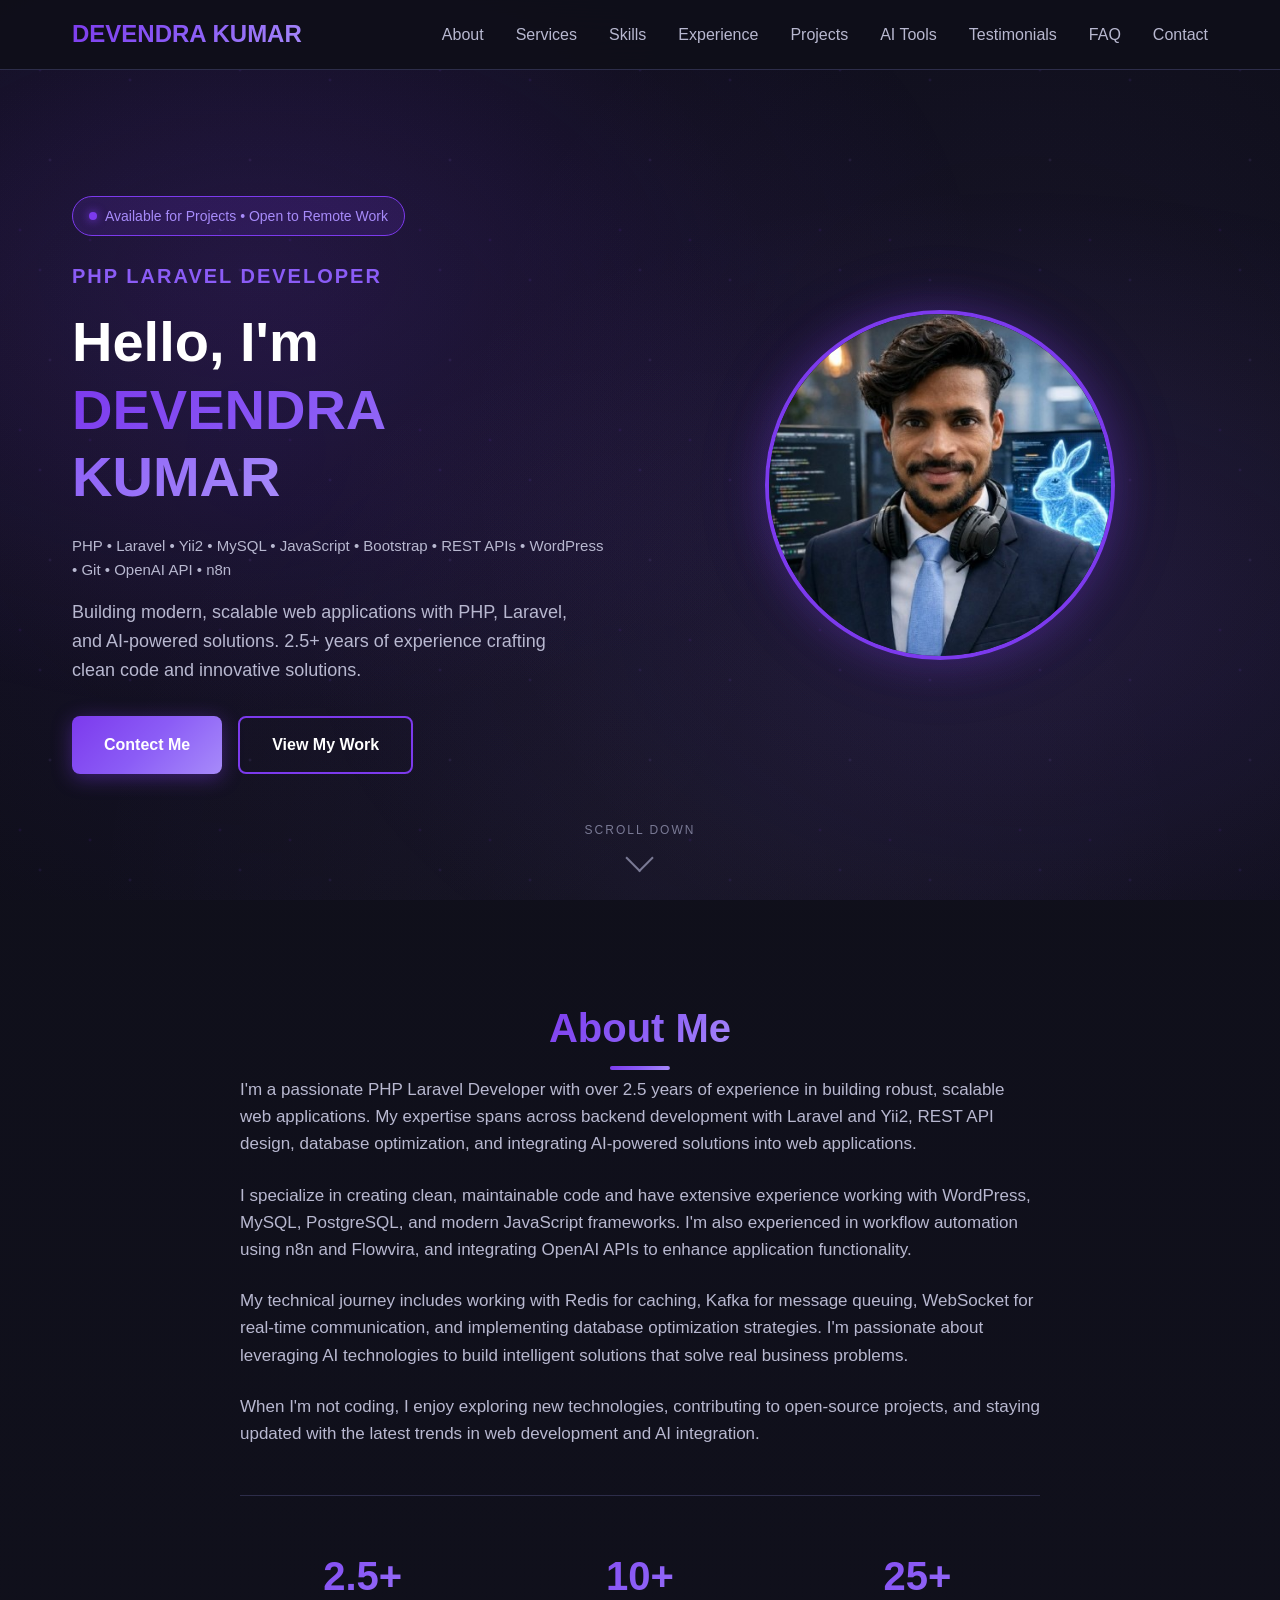
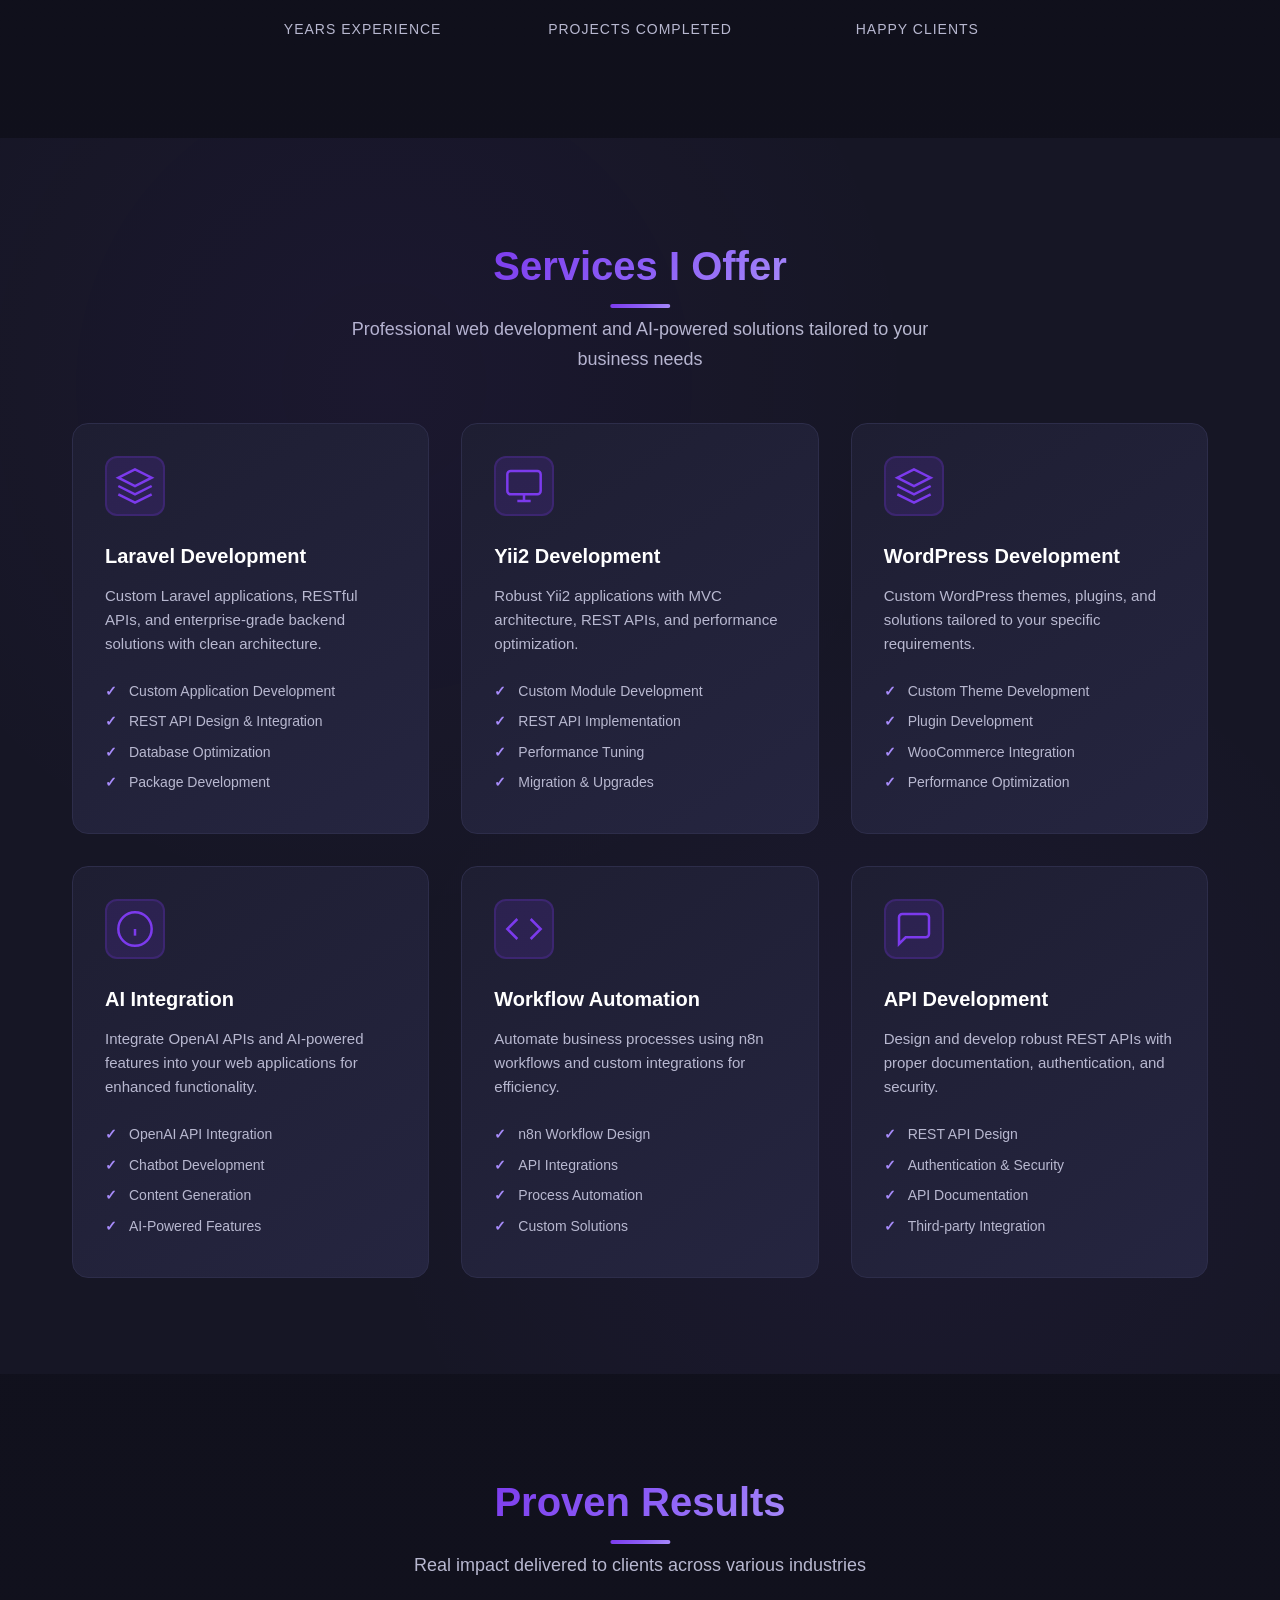
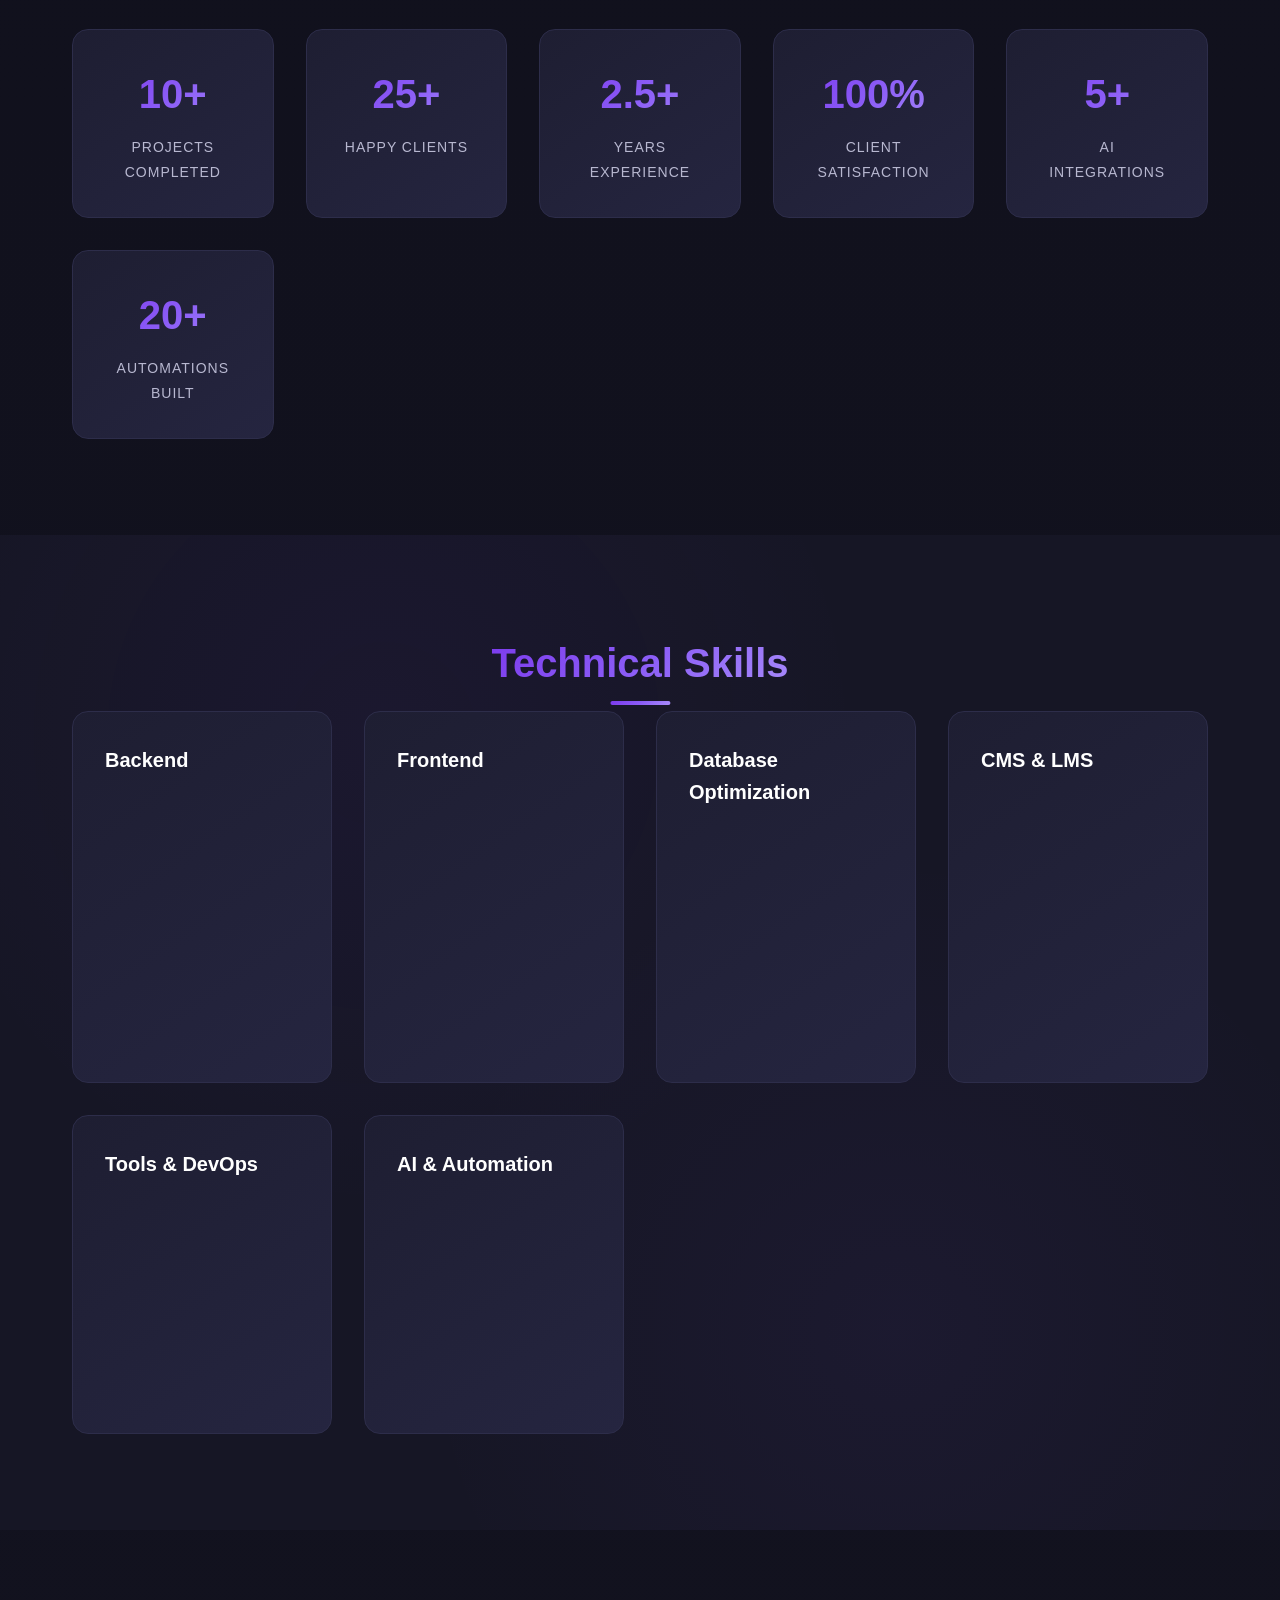
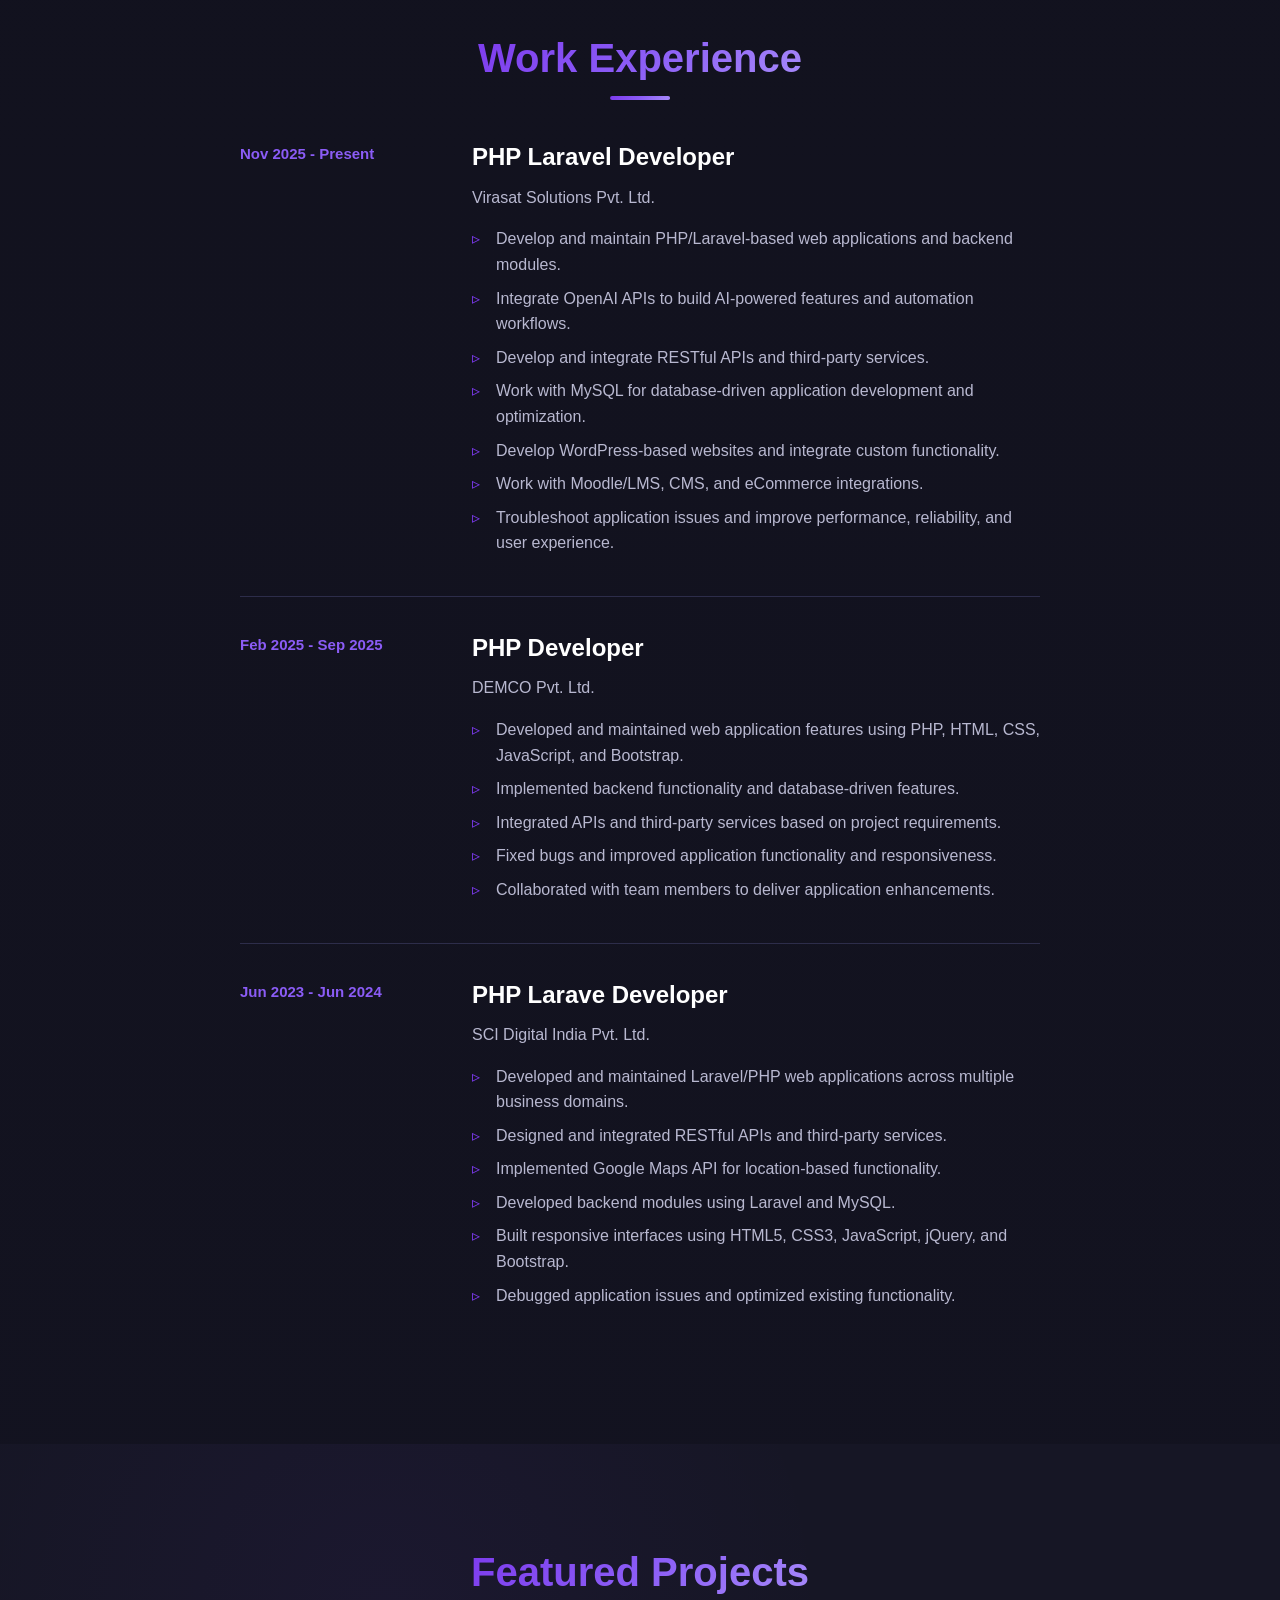
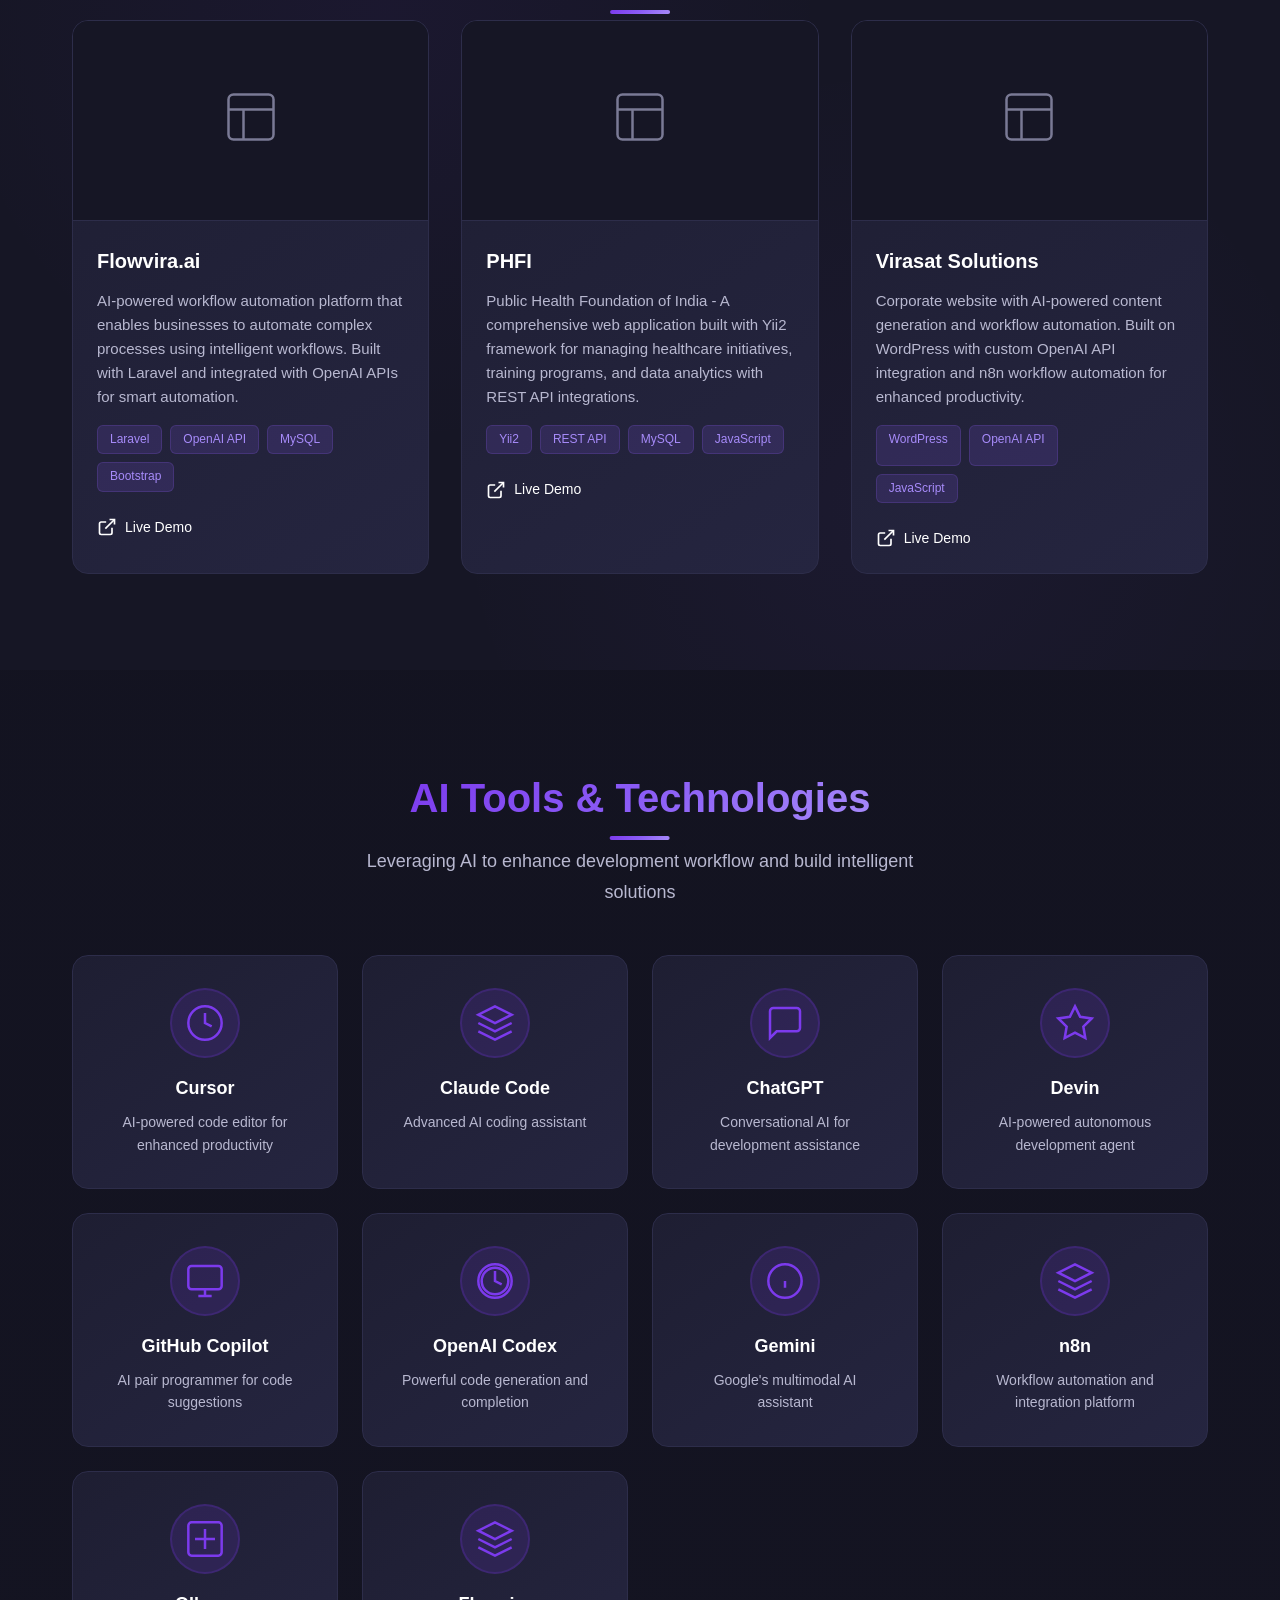
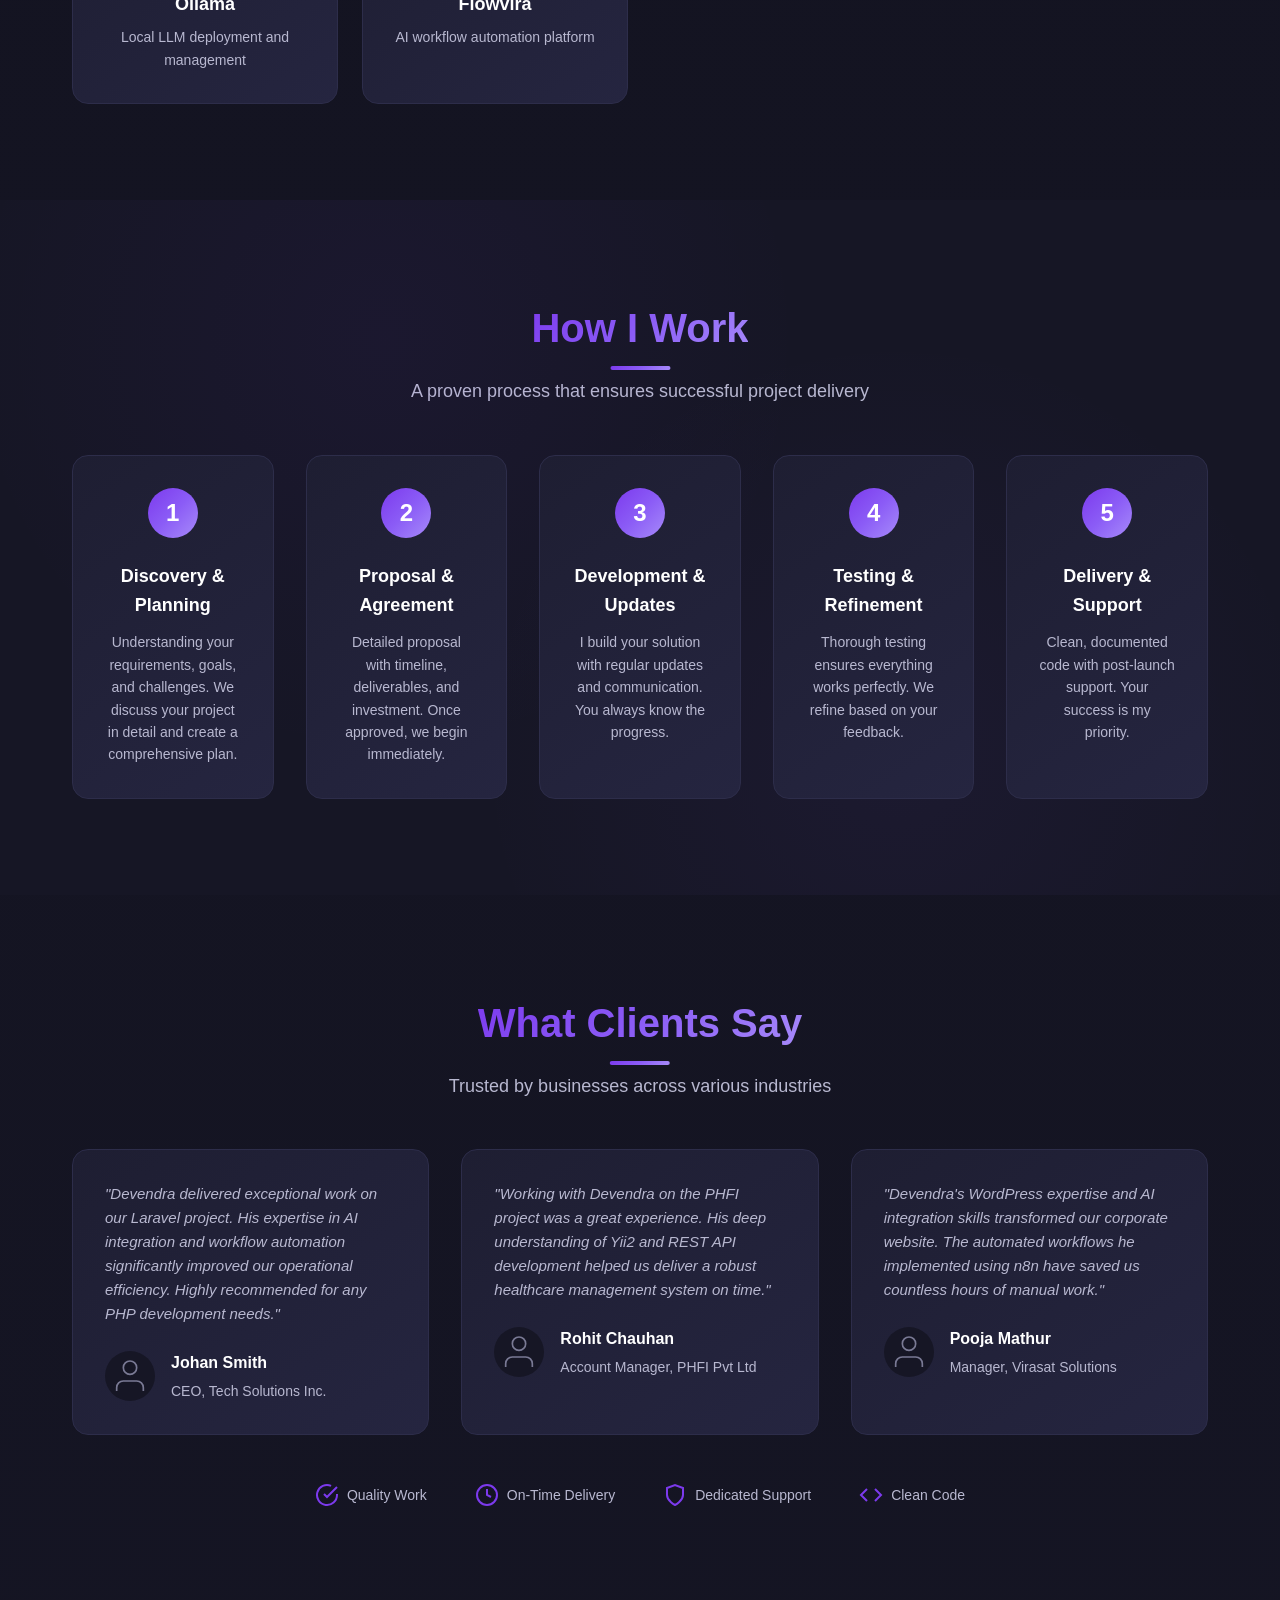
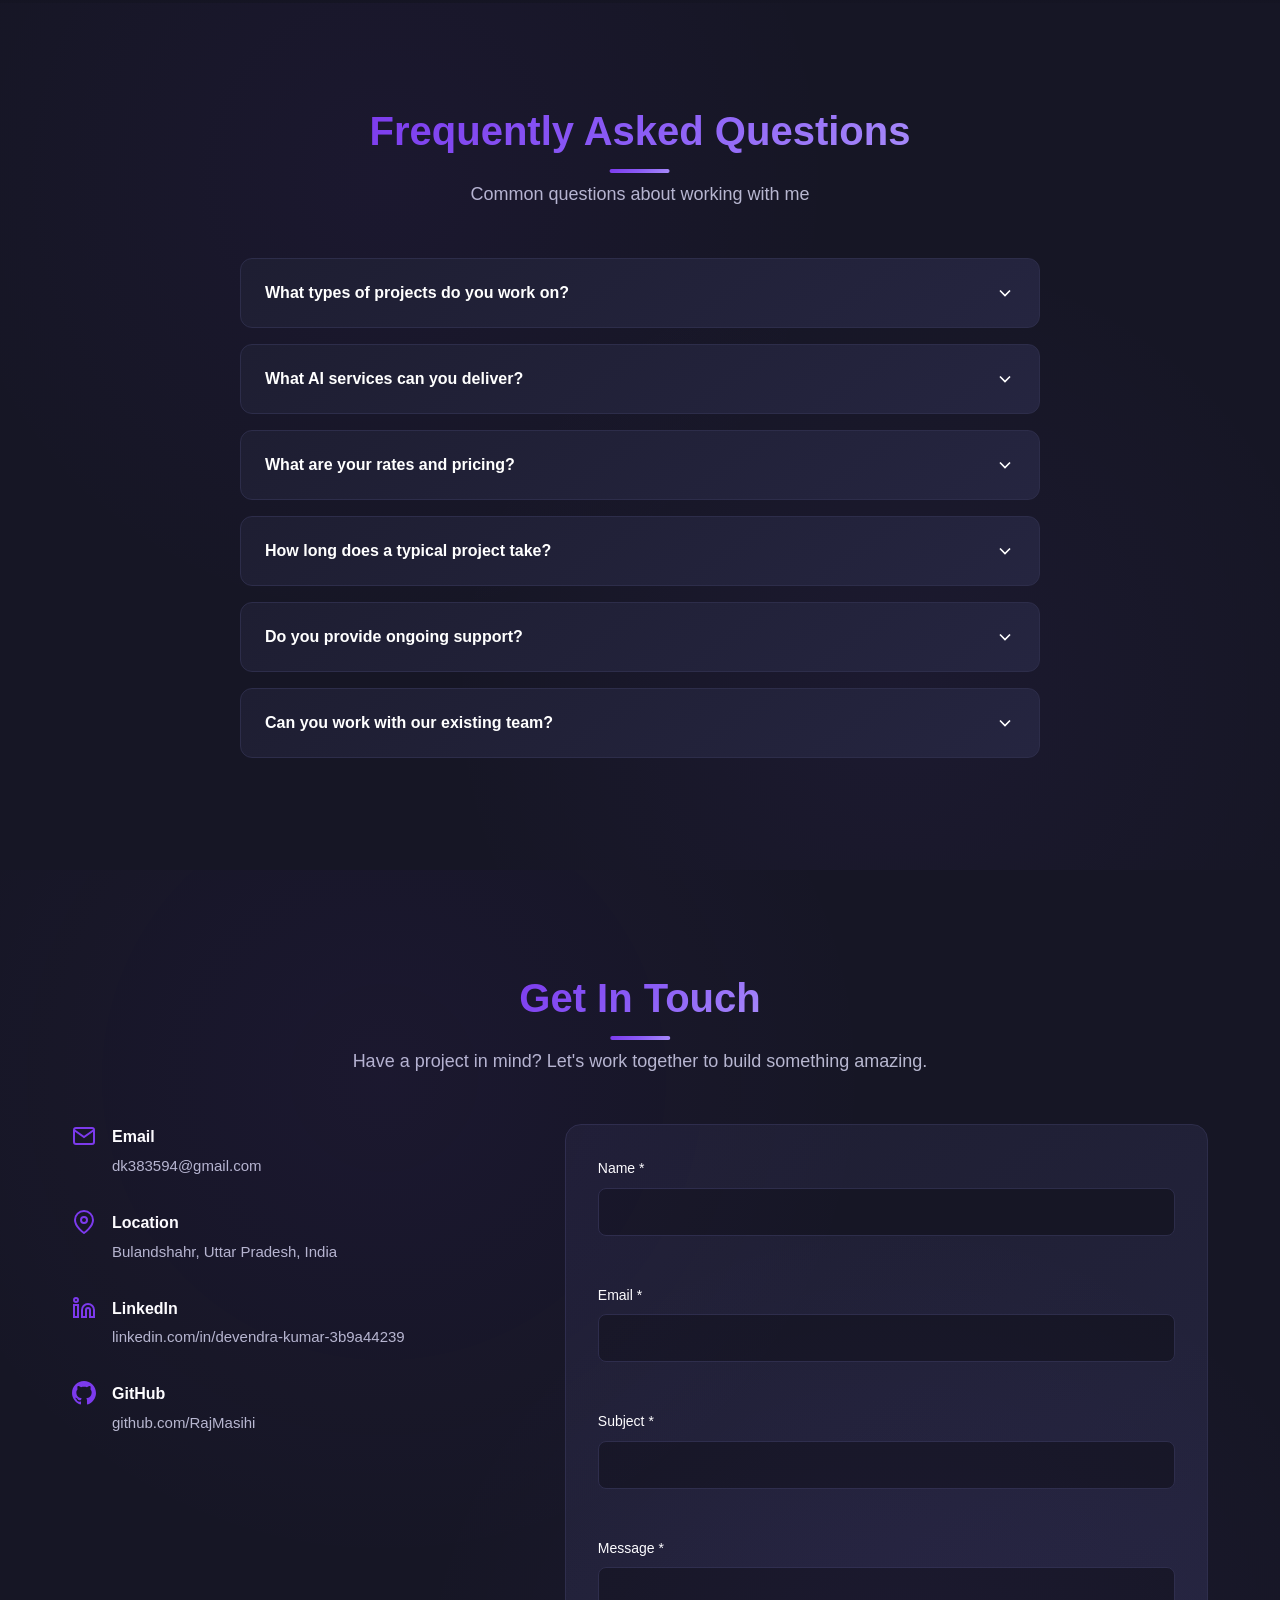
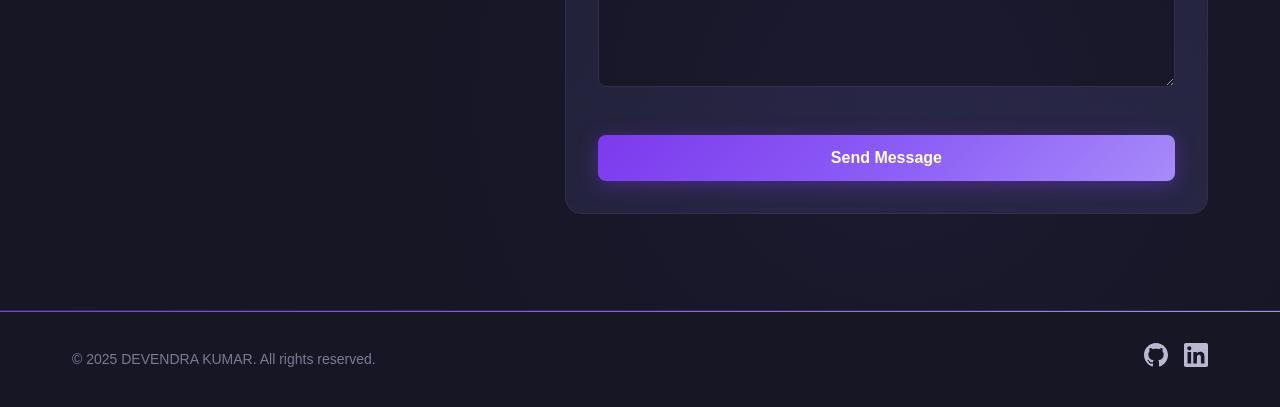
==== index.html @ 64db7b5a "Initial commit of all files" ====
<!DOCTYPE html>
<html lang="en">
<head>
    <meta charset="UTF-8">
    <meta name="viewport" content="width=device-width, initial-scale=1.0">
    <meta name="description" content="Professional PHP Laravel Developer portfolio with 2.5+ years of experience. Specializing in Laravel, Yii2, REST APIs, and AI-powered solutions.">
    <meta name="keywords" content="PHP Developer, Laravel Developer, Yii2, REST API, Web Developer, AI Integration, n8n, OpenAI">
    <meta name="author" content="DEVENDRA KUMAR">
    <meta name="robots" content="index, follow">
    
    <!-- Open Graph / Facebook -->
    <meta property="og:type" content="website">
    <meta property="og:title" content="DEVENDRA KUMAR - PHP Laravel Developer">
    <meta property="og:description" content="Professional PHP Laravel Developer with 2.5+ years of experience. Building modern web applications and AI-powered solutions.">
    <meta property="og:image" content="assets/og-image.jpg">
    
    <!-- Twitter -->
    <meta name="twitter:card" content="summary_large_image">
    <meta name="twitter:title" content="DEVENDRA KUMAR - PHP Laravel Developer">
    <meta name="twitter:description" content="Professional PHP Laravel Developer with 2.5+ years of experience. Building modern web applications and AI-powered solutions.">
    
    <title>DEVENDRA KUMAR - PHP Laravel Developer Portfolio</title>
    
    <!-- Favicon -->
    <link rel="icon" type="image/x-icon" href="assets/favicon.ico">
    
    <!-- CSS -->
    <link rel="stylesheet" href="css/style.css">
</head>
<body>
    <!-- Navigation -->
    <nav class="navbar" id="navbar">
        <div class="container">
            <a href="#hero" class="logo">DEVENDRA KUMAR</a>
            <button class="mobile-menu-btn" id="mobileMenuBtn" aria-label="Toggle menu">
                <span></span>
                <span></span>
                <span></span>
            </button>
            <ul class="nav-links" id="navLinks">
                <li><a href="#about" class="nav-link">About</a></li>
                <li><a href="#services" class="nav-link">Services</a></li>
                <li><a href="#skills" class="nav-link">Skills</a></li>
                <li><a href="#experience" class="nav-link">Experience</a></li>
                <li><a href="#projects" class="nav-link">Projects</a></li>
                <li><a href="#ai-tools" class="nav-link">AI Tools</a></li>
                <li><a href="#testimonials" class="nav-link">Testimonials</a></li>
                <li><a href="#faq" class="nav-link">FAQ</a></li>
                <li><a href="#contact" class="nav-link">Contact</a></li>
            </ul>
        </div>
    </nav>

    <!-- Hero Section -->
    <section id="hero" class="hero">
        <div class="container">
            <div class="hero-content">
                <div class="hero-text">
                    <div class="hero-availability">
                        <span class="availability-dot"></span>
                        <span class="availability-text">Available for Projects • Open to Remote Work</span>
                    </div>
                    <p class="hero-subtitle">PHP Laravel Developer</p>
                    <h1 class="hero-title">Hello, I'm <span class="gradient-text">DEVENDRA KUMAR</span></h1>
                    <p class="hero-tech-stack">
                        PHP • Laravel • Yii2 • MySQL • JavaScript • Bootstrap • REST APIs • WordPress • Git • OpenAI API • n8n
                    </p>
                    <p class="hero-description">
                        Building modern, scalable web applications with PHP, Laravel, and AI-powered solutions. 
                        2.5+ years of experience crafting clean code and innovative solutions.
                    </p>
                    <div class="hero-buttons">
                        <a href="#contact" class="btn btn-primary">Contect Me</a>
                        <a href="#projects" class="btn btn-secondary">View My Work</a>
                    </div>
                </div>
                <div class="hero-image">
                    <div class="profile-photo-wrapper">
                        <img src="assets/dev-image.jpg" alt="DEVENDRA KUMAR - PHP Laravel Developer" class="profile-photo">
                    </div>
                </div>
            </div>
        </div>
        <div class="scroll-indicator">
            <span class="scroll-text">Scroll Down</span>
            <div class="scroll-arrow"></div>
        </div>
    </section>

    <!-- About Section -->
    <section id="about" class="section">
        <div class="container">
            <h2 class="section-title">About Me</h2>
            <div class="about-content">
                <div class="about-text">
                    <p>
                        I'm a passionate PHP Laravel Developer with over 2.5 years of experience in building robust, 
                        scalable web applications. My expertise spans across backend development with Laravel and Yii2, 
                        REST API design, database optimization, and integrating AI-powered solutions into web applications.
                    </p>
                    <p>
                        I specialize in creating clean, maintainable code and have extensive experience working with WordPress, 
                        MySQL, PostgreSQL, and modern JavaScript frameworks. I'm also experienced in workflow automation 
                        using n8n and Flowvira, and integrating OpenAI APIs to enhance application functionality.
                    </p>
                    <p>
                        My technical journey includes working with Redis for caching, Kafka for message queuing, WebSocket 
                        for real-time communication, and implementing database optimization strategies. I'm passionate about 
                        leveraging AI technologies to build intelligent solutions that solve real business problems.
                    </p>
                    <p>
                        When I'm not coding, I enjoy exploring new technologies, contributing to open-source projects, 
                        and staying updated with the latest trends in web development and AI integration.
                    </p>
                    <div class="about-stats">
                        <div class="stat-item">
                            <span class="stat-number">2.5+</span>
                            <span class="stat-label">Years Experience</span>
                        </div>
                        <div class="stat-item">
                            <span class="stat-number">10+</span>
                            <span class="stat-label">Projects Completed</span>
                        </div>
                        <div class="stat-item">
                            <span class="stat-number">25+</span>
                            <span class="stat-label">Happy Clients</span>
                        </div>
                    </div>
                </div>
            </div>
        </div>
    </section>

    <!-- Services Section -->
    <section id="services" class="section section-alt">
        <div class="container">
            <h2 class="section-title">Services I Offer</h2>
            <p class="section-subtitle">Professional web development and AI-powered solutions tailored to your business needs</p>
            <div class="services-grid">
                <div class="service-card">
                    <div class="service-icon">
                        <svg width="40" height="40" viewBox="0 0 24 24" fill="none" stroke="currentColor" stroke-width="1.5">
                            <path d="M12 2L2 7l10 5 10-5-10-5z"></path>
                            <path d="M2 17l10 5 10-5"></path>
                            <path d="M2 12l10 5 10-5"></path>
                        </svg>
                    </div>
                    <h3 class="service-title">Laravel Development</h3>
                    <p class="service-description">
                        Custom Laravel applications, RESTful APIs, and enterprise-grade backend solutions with clean architecture.
                    </p>
                    <ul class="service-features">
                        <li>Custom Application Development</li>
                        <li>REST API Design & Integration</li>
                        <li>Database Optimization</li>
                        <li>Package Development</li>
                    </ul>
                </div>
                <div class="service-card">
                    <div class="service-icon">
                        <svg width="40" height="40" viewBox="0 0 24 24" fill="none" stroke="currentColor" stroke-width="1.5">
                            <rect x="2" y="3" width="20" height="14" rx="2" ry="2"></rect>
                            <line x1="8" y1="21" x2="16" y2="21"></line>
                            <line x1="12" y1="17" x2="12" y2="21"></line>
                        </svg>
                    </div>
                    <h3 class="service-title">Yii2 Development</h3>
                    <p class="service-description">
                        Robust Yii2 applications with MVC architecture, REST APIs, and performance optimization.
                    </p>
                    <ul class="service-features">
                        <li>Custom Module Development</li>
                        <li>REST API Implementation</li>
                        <li>Performance Tuning</li>
                        <li>Migration & Upgrades</li>
                    </ul>
                </div>
                <div class="service-card">
                    <div class="service-icon">
                        <svg width="40" height="40" viewBox="0 0 24 24" fill="none" stroke="currentColor" stroke-width="1.5">
                            <path d="M12 2L2 7l10 5 10-5-10-5z"></path>
                            <path d="M2 17l10 5 10-5"></path>
                            <path d="M2 12l10 5 10-5"></path>
                        </svg>
                    </div>
                    <h3 class="service-title">WordPress Development</h3>
                    <p class="service-description">
                        Custom WordPress themes, plugins, and solutions tailored to your specific requirements.
                    </p>
                    <ul class="service-features">
                        <li>Custom Theme Development</li>
                        <li>Plugin Development</li>
                        <li>WooCommerce Integration</li>
                        <li>Performance Optimization</li>
                    </ul>
                </div>
                <div class="service-card">
                    <div class="service-icon">
                        <svg width="40" height="40" viewBox="0 0 24 24" fill="none" stroke="currentColor" stroke-width="1.5">
                            <circle cx="12" cy="12" r="10"></circle>
                            <path d="M12 16v-4"></path>
                            <path d="M12 8h.01"></path>
                        </svg>
                    </div>
                    <h3 class="service-title">AI Integration</h3>
                    <p class="service-description">
                        Integrate OpenAI APIs and AI-powered features into your web applications for enhanced functionality.
                    </p>
                    <ul class="service-features">
                        <li>OpenAI API Integration</li>
                        <li>Chatbot Development</li>
                        <li>Content Generation</li>
                        <li>AI-Powered Features</li>
                    </ul>
                </div>
                <div class="service-card">
                    <div class="service-icon">
                        <svg width="40" height="40" viewBox="0 0 24 24" fill="none" stroke="currentColor" stroke-width="1.5">
                            <polyline points="16 18 22 12 16 6"></polyline>
                            <polyline points="8 6 2 12 8 18"></polyline>
                        </svg>
                    </div>
                    <h3 class="service-title">Workflow Automation</h3>
                    <p class="service-description">
                        Automate business processes using n8n workflows and custom integrations for efficiency.
                    </p>
                    <ul class="service-features">
                        <li>n8n Workflow Design</li>
                        <li>API Integrations</li>
                        <li>Process Automation</li>
                        <li>Custom Solutions</li>
                    </ul>
                </div>
                <div class="service-card">
                    <div class="service-icon">
                        <svg width="40" height="40" viewBox="0 0 24 24" fill="none" stroke="currentColor" stroke-width="1.5">
                            <path d="M21 15a2 2 0 0 1-2 2H7l-4 4V5a2 2 0 0 1 2-2h14a2 2 0 0 1 2 2z"></path>
                        </svg>
                    </div>
                    <h3 class="service-title">API Development</h3>
                    <p class="service-description">
                        Design and develop robust REST APIs with proper documentation, authentication, and security.
                    </p>
                    <ul class="service-features">
                        <li>REST API Design</li>
                        <li>Authentication & Security</li>
                        <li>API Documentation</li>
                        <li>Third-party Integration</li>
                    </ul>
                </div>
            </div>
        </div>
    </section>

    <!-- Proven Results Section -->
    <section id="results" class="section">
        <div class="container">
            <h2 class="section-title">Proven Results</h2>
            <p class="section-subtitle">Real impact delivered to clients across various industries</p>
            <div class="results-grid">
                <div class="result-item">
                    <span class="result-number">10+</span>
                    <span class="result-label">Projects Completed</span>
                </div>
                <div class="result-item">
                    <span class="result-number">25+</span>
                    <span class="result-label">Happy Clients</span>
                </div>
                <div class="result-item">
                    <span class="result-number">2.5+</span>
                    <span class="result-label">Years Experience</span>
                </div>
                <div class="result-item">
                    <span class="result-number">100%</span>
                    <span class="result-label">Client Satisfaction</span>
                </div>
                <div class="result-item">
                    <span class="result-number">5+</span>
                    <span class="result-label">AI Integrations</span>
                </div>
                <div class="result-item">
                    <span class="result-number">20+</span>
                    <span class="result-label">Automations Built</span>
                </div>
            </div>
        </div>
    </section>

    <!-- Skills Section -->
    <section id="skills" class="section section-alt">
        <div class="container">
            <h2 class="section-title">Technical Skills</h2>
            <div class="skills-grid">
                <div class="skill-category">
                    <h3 class="skill-category-title">Backend</h3>
                    <div class="skill-tags">
                        <span class="skill-tag">PHP</span>
                        <span class="skill-tag">Laravel</span>
                        <span class="skill-tag">Yii2</span>
                        <span class="skill-tag">Python</span>
                        <span class="skill-tag">REST APIs</span>
                        <span class="skill-tag">MySQL</span>
                        <span class="skill-tag">PostgreSQL</span>
                    </div>
                </div>
                <div class="skill-category">
                    <h3 class="skill-category-title">Frontend</h3>
                    <div class="skill-tags">
                        <span class="skill-tag">JavaScript</span>
                        <span class="skill-tag">Bootstrap 4 & 5</span>
                        <span class="skill-tag">HTML5</span>
                        <span class="skill-tag">CSS3</span>
                    </div>
                </div>
                <div class="skill-category">
                    <h3 class="skill-category-title">Database Optimization</h3>
                    <div class="skill-tags">
                        <span class="skill-tag">Redis</span>
                        <span class="skill-tag">Kafka</span>
                        <span class="skill-tag">DB Optimize & Indexing</span>
                        <span class="skill-tag">WebSocket</span>
                    </div>
                </div>
                <div class="skill-category">
                    <h3 class="skill-category-title">CMS & LMS</h3>
                    <div class="skill-tags">
                        <span class="skill-tag">WordPress</span>
                        <span class="skill-tag">Moodle</span>
                        <span class="skill-tag">Content Management</span>
                    </div>
                </div>
                <div class="skill-category">
                    <h3 class="skill-category-title">Tools & DevOps</h3>
                    <div class="skill-tags">
                        <span class="skill-tag">GitHub</span>
                        <span class="skill-tag">Git</span>
                        <span class="skill-tag">Docker</span>
                        <span class="skill-tag">CI/CD</span>
                        <span class="skill-tag">AWS</span>
                    </div>
                </div>
                <div class="skill-category">
                    <h3 class="skill-category-title">AI & Automation</h3>
                    <div class="skill-tags">
                        <span class="skill-tag">OpenAI API</span>
                        <span class="skill-tag">n8n Workflows</span>
                        <span class="skill-tag">Flowvira Workflows</span>
                        <span class="skill-tag">AI Integration</span>
                    </div>
                </div>
            </div>
        </div>
    </section>

    <!-- Work Experience Section -->
    <section id="experience" class="section">
        <div class="container">
            <h2 class="section-title">Work Experience</h2>
            <div class="experience-timeline">
                 <div class="experience-item">
                    <div class="experience-date">Nov 2025 - Present</div>
                    <div class="experience-content">
                        <h3 class="experience-title">PHP Laravel Developer</h3>
                        <p class="experience-company">Virasat Solutions Pvt. Ltd.</p>
                        <ul class="experience-responsibilities">
                            
                            <li>Develop and maintain PHP/Laravel-based web applications and backend modules.</li>
                            <li>Integrate OpenAI APIs to build AI-powered features and automation workflows.</li>
                            <li>Develop and integrate RESTful APIs and third-party services.</li>
                            <li>Work with MySQL for database-driven application development and optimization.</li>
                            <li>Develop WordPress-based websites and integrate custom functionality.</li>
                            <li>Work with Moodle/LMS, CMS, and eCommerce integrations.</li>
                            <li>Troubleshoot application issues and improve performance, reliability, and user experience.</li>
                        </ul>
                    </div>
                </div>
                <div class="experience-item">
                    <div class="experience-date">Feb 2025 - Sep 2025</div>
                    <div class="experience-content">
                        <h3 class="experience-title">PHP Developer</h3>
                        <p class="experience-company">DEMCO Pvt. Ltd.</p>
                        <ul class="experience-responsibilities">
                            
                            <li>Developed and maintained web application features using PHP, HTML, CSS, JavaScript, and Bootstrap.</li>
                            <li>Implemented backend functionality and database-driven features.</li>
                            <li>Integrated APIs and third-party services based on project requirements.</li>
                            <li>Fixed bugs and improved application functionality and responsiveness.</li>
                            <li>Collaborated with team members to deliver application enhancements.</li>

                        </ul>
                    </div>
                </div>
                <div class="experience-item">
                    <div class="experience-date">Jun 2023 - Jun 2024</div>
                    <div class="experience-content">
                        <h3 class="experience-title">PHP Larave Developer</h3>
                        <p class="experience-company">SCI Digital India Pvt. Ltd.</p>
                        <ul class="experience-responsibilities">
                            <li>Developed and maintained Laravel/PHP web applications across multiple business domains.</li>
                            <li>Designed and integrated RESTful APIs and third-party services.</li>
                            <li>Implemented Google Maps API for location-based functionality.</li>
                            <li>Developed backend modules using Laravel and MySQL.</li>
                            <li>Built responsive interfaces using HTML5, CSS3, JavaScript, jQuery, and Bootstrap.</li>
                            <li>Debugged application issues and optimized existing functionality.</li>
                        </ul>
                    </div>
                </div>
            </div>
        </div>
    </section>

    <!-- Projects Section -->
    <section id="projects" class="section section-alt">
        <div class="container">
            <h2 class="section-title">Featured Projects</h2>
            <div class="projects-grid">
                <div class="project-card">
                    <div class="project-image">
                        <div class="project-placeholder">
                            <svg width="60" height="60" viewBox="0 0 24 24" fill="none" stroke="currentColor" stroke-width="1">
                                <rect x="3" y="3" width="18" height="18" rx="2" ry="2"></rect>
                                <line x1="3" y1="9" x2="21" y2="9"></line>
                                <line x1="9" y1="21" x2="9" y2="9"></line>
                            </svg>
                        </div>
                    </div>
                    <div class="project-content">
                        <h3 class="project-title">Flowvira.ai</h3>
                        <p class="project-description">
                            AI-powered workflow automation platform that enables businesses to automate complex processes using intelligent workflows. Built with Laravel and integrated with OpenAI APIs for smart automation.
                        </p>
                        <div class="project-tech">
                            <span class="tech-tag">Laravel</span>
                            <span class="tech-tag">OpenAI API</span>
                            <span class="tech-tag">MySQL</span>
                            <span class="tech-tag">Bootstrap</span>
                        </div>
                        <div class="project-links">
                            <a href="https://flowvira.ai" class="project-link" target="_blank" rel="noopener noreferrer">
                                <svg width="20" height="20" viewBox="0 0 24 24" fill="none" stroke="currentColor" stroke-width="2">
                                    <path d="M18 13v6a2 2 0 0 1-2 2H5a2 2 0 0 1-2-2V8a2 2 0 0 1 2-2h6"></path>
                                    <polyline points="15 3 21 3 21 9"></polyline>
                                    <line x1="10" y1="14" x2="21" y2="3"></line>
                                </svg>
                                Live Demo
                            </a>
                        </div>
                    </div>
                </div>
                <div class="project-card">
                    <div class="project-image">
                        <div class="project-placeholder">
                            <svg width="60" height="60" viewBox="0 0 24 24" fill="none" stroke="currentColor" stroke-width="1">
                                <rect x="3" y="3" width="18" height="18" rx="2" ry="2"></rect>
                                <line x1="3" y1="9" x2="21" y2="9"></line>
                                <line x1="9" y1="21" x2="9" y2="9"></line>
                            </svg>
                        </div>
                    </div>
                    <div class="project-content">
                        <h3 class="project-title">PHFI</h3>
                        <p class="project-description">
                            Public Health Foundation of India - A comprehensive web application built with Yii2 framework for managing healthcare initiatives, training programs, and data analytics with REST API integrations.
                        </p>
                        <div class="project-tech">
                            <span class="tech-tag">Yii2</span>
                            <span class="tech-tag">REST API</span>
                            <span class="tech-tag">MySQL</span>
                            <span class="tech-tag">JavaScript</span>
                        </div>
                        <div class="project-links">
                            <a href="#" class="project-link" target="_blank" rel="noopener noreferrer">
                                <svg width="20" height="20" viewBox="0 0 24 24" fill="none" stroke="currentColor" stroke-width="2">
                                    <path d="M18 13v6a2 2 0 0 1-2 2H5a2 2 0 0 1-2-2V8a2 2 0 0 1 2-2h6"></path>
                                    <polyline points="15 3 21 3 21 9"></polyline>
                                    <line x1="10" y1="14" x2="21" y2="3"></line>
                                </svg>
                                Live Demo
                            </a>
                        </div>
                    </div>
                </div>
                <div class="project-card">
                    <div class="project-image">
                        <div class="project-placeholder">
                            <svg width="60" height="60" viewBox="0 0 24 24" fill="none" stroke="currentColor" stroke-width="1">
                                <rect x="3" y="3" width="18" height="18" rx="2" ry="2"></rect>
                                <line x1="3" y1="9" x2="21" y2="9"></line>
                                <line x1="9" y1="21" x2="9" y2="9"></line>
                            </svg>
                        </div>
                    </div>
                    <div class="project-content">
                        <h3 class="project-title">Virasat Solutions</h3>
                        <p class="project-description">
                            Corporate website with AI-powered content generation and workflow automation. Built on WordPress with custom OpenAI API integration and n8n workflow automation for enhanced productivity.
                        </p>
                        <div class="project-tech">
                            <span class="tech-tag">WordPress</span>
                            <span class="tech-tag">OpenAI API</span>
                            <span class="skill-tag">n8n</span>
                            <span class="tech-tag">JavaScript</span>
                        </div>
                        <div class="project-links">
                            <a href="#" class="project-link" target="_blank" rel="noopener noreferrer">
                                <svg width="20" height="20" viewBox="0 0 24 24" fill="none" stroke="currentColor" stroke-width="2">
                                    <path d="M18 13v6a2 2 0 0 1-2 2H5a2 2 0 0 1-2-2V8a2 2 0 0 1 2-2h6"></path>
                                    <polyline points="15 3 21 3 21 9"></polyline>
                                    <line x1="10" y1="14" x2="21" y2="3"></line>
                                </svg>
                                Live Demo
                            </a>
                        </div>
                    </div>
                </div>
            </div>
        </div>
    </section>

    <!-- AI Tools Section -->
    <section id="ai-tools" class="section">
        <div class="container">
            <h2 class="section-title">AI Tools & Technologies</h2>
            <p class="section-subtitle">Leveraging AI to enhance development workflow and build intelligent solutions</p>
            <div class="ai-tools-grid">
                <div class="ai-tool-card">
                    <div class="ai-tool-icon">
                        <svg width="40" height="40" viewBox="0 0 24 24" fill="none" stroke="currentColor" stroke-width="1.5">
                            <circle cx="12" cy="12" r="10"></circle>
                            <path d="M12 6v6l4 2"></path>
                        </svg>
                    </div>
                    <h3 class="ai-tool-name">Cursor</h3>
                    <p class="ai-tool-description">AI-powered code editor for enhanced productivity</p>
                </div>
                <div class="ai-tool-card">
                    <div class="ai-tool-icon">
                        <svg width="40" height="40" viewBox="0 0 24 24" fill="none" stroke="currentColor" stroke-width="1.5">
                            <path d="M12 2L2 7l10 5 10-5-10-5z"></path>
                            <path d="M2 17l10 5 10-5"></path>
                            <path d="M2 12l10 5 10-5"></path>
                        </svg>
                    </div>
                    <h3 class="ai-tool-name">Claude Code</h3>
                    <p class="ai-tool-description">Advanced AI coding assistant</p>
                </div>
                <div class="ai-tool-card">
                    <div class="ai-tool-icon">
                        <svg width="40" height="40" viewBox="0 0 24 24" fill="none" stroke="currentColor" stroke-width="1.5">
                            <path d="M21 15a2 2 0 0 1-2 2H7l-4 4V5a2 2 0 0 1 2-2h14a2 2 0 0 1 2 2z"></path>
                        </svg>
                    </div>
                    <h3 class="ai-tool-name">ChatGPT</h3>
                    <p class="ai-tool-description">Conversational AI for development assistance</p>
                </div>
                <div class="ai-tool-card">
                    <div class="ai-tool-icon">
                        <svg width="40" height="40" viewBox="0 0 24 24" fill="none" stroke="currentColor" stroke-width="1.5">
                            <polygon points="12 2 15.09 8.26 22 9.27 17 14.14 18.18 21.02 12 17.77 5.82 21.02 7 14.14 2 9.27 8.91 8.26 12 2"></polygon>
                        </svg>
                    </div>
                    <h3 class="ai-tool-name">Devin</h3>
                    <p class="ai-tool-description">AI-powered autonomous development agent</p>
                </div>
                <div class="ai-tool-card">
                    <div class="ai-tool-icon">
                        <svg width="40" height="40" viewBox="0 0 24 24" fill="none" stroke="currentColor" stroke-width="1.5">
                            <rect x="2" y="3" width="20" height="14" rx="2" ry="2"></rect>
                            <line x1="8" y1="21" x2="16" y2="21"></line>
                            <line x1="12" y1="17" x2="12" y2="21"></line>
                        </svg>
                    </div>
                    <h3 class="ai-tool-name">GitHub Copilot</h3>
                    <p class="ai-tool-description">AI pair programmer for code suggestions</p>
                </div>
                <div class="ai-tool-card">
                    <div class="ai-tool-icon">
                        <svg width="40" height="40" viewBox="0 0 24 24" fill="none" stroke="currentColor" stroke-width="1.5">
                            <path d="M12 2a10 10 0 1 0 10 10A10 10 0 0 0 12 2zm0 18a8 8 0 1 1 8-8 8 8 0 0 1-8 8z"></path>
                            <path d="M12 6v6l4 2"></path>
                        </svg>
                    </div>
                    <h3 class="ai-tool-name">OpenAI Codex</h3>
                    <p class="ai-tool-description">Powerful code generation and completion</p>
                </div>
                <div class="ai-tool-card">
                    <div class="ai-tool-icon">
                        <svg width="40" height="40" viewBox="0 0 24 24" fill="none" stroke="currentColor" stroke-width="1.5">
                            <circle cx="12" cy="12" r="10"></circle>
                            <path d="M12 16v-4"></path>
                            <path d="M12 8h.01"></path>
                        </svg>
                    </div>
                    <h3 class="ai-tool-name">Gemini</h3>
                    <p class="ai-tool-description">Google's multimodal AI assistant</p>
                </div>
                <div class="ai-tool-card">
                    <div class="ai-tool-icon">
                        <svg width="40" height="40" viewBox="0 0 24 24" fill="none" stroke="currentColor" stroke-width="1.5">
                            <path d="M12 2L2 7l10 5 10-5-10-5z"></path>
                            <path d="M2 17l10 5 10-5"></path>
                            <path d="M2 12l10 5 10-5"></path>
                        </svg>
                    </div>
                    <h3 class="ai-tool-name">n8n</h3>
                    <p class="ai-tool-description">Workflow automation and integration platform</p>
                </div>
                <div class="ai-tool-card">
                    <div class="ai-tool-icon">
                        <svg width="40" height="40" viewBox="0 0 24 24" fill="none" stroke="currentColor" stroke-width="1.5">
                            <rect x="2" y="2" width="20" height="20" rx="2"></rect>
                            <path d="M12 6v12"></path>
                            <path d="M6 12h12"></path>
                        </svg>
                    </div>
                    <h3 class="ai-tool-name">Ollama</h3>
                    <p class="ai-tool-description">Local LLM deployment and management</p>
                </div>
                <div class="ai-tool-card">
                    <div class="ai-tool-icon">
                        <svg width="40" height="40" viewBox="0 0 24 24" fill="none" stroke="currentColor" stroke-width="1.5">
                            <path d="M12 2L2 7l10 5 10-5-10-5z"></path>
                            <path d="M2 17l10 5 10-5"></path>
                            <path d="M2 12l10 5 10-5"></path>
                        </svg>
                    </div>
                    <h3 class="ai-tool-name">Flowvira</h3>
                    <p class="ai-tool-description">AI workflow automation platform</p>
                </div>
            </div>
        </div>
    </section>

    <!-- How I Work Section -->
    <section id="how-i-work" class="section section-alt">
        <div class="container">
            <h2 class="section-title">How I Work</h2>
            <p class="section-subtitle">A proven process that ensures successful project delivery</p>
            <div class="process-steps">
                <div class="process-step">
                    <div class="step-number">1</div>
                    <h3 class="step-title">Discovery & Planning</h3>
                    <p class="step-description">
                        Understanding your requirements, goals, and challenges. We discuss your project in detail and create a comprehensive plan.
                    </p>
                </div>
                <div class="process-step">
                    <div class="step-number">2</div>
                    <h3 class="step-title">Proposal & Agreement</h3>
                    <p class="step-description">
                        Detailed proposal with timeline, deliverables, and investment. Once approved, we begin immediately.
                    </p>
                </div>
                <div class="process-step">
                    <div class="step-number">3</div>
                    <h3 class="step-title">Development & Updates</h3>
                    <p class="step-description">
                        I build your solution with regular updates and communication. You always know the progress.
                    </p>
                </div>
                <div class="process-step">
                    <div class="step-number">4</div>
                    <h3 class="step-title">Testing & Refinement</h3>
                    <p class="step-description">
                        Thorough testing ensures everything works perfectly. We refine based on your feedback.
                    </p>
                </div>
                <div class="process-step">
                    <div class="step-number">5</div>
                    <h3 class="step-title">Delivery & Support</h3>
                    <p class="step-description">
                        Clean, documented code with post-launch support. Your success is my priority.
                    </p>
                </div>
            </div>
        </div>
    </section>

    <!-- Testimonials Section -->
    <section id="testimonials" class="section">
        <div class="container">
            <h2 class="section-title">What Clients Say</h2>
            <p class="section-subtitle">Trusted by businesses across various industries</p>
            <div class="testimonials-grid">
                <div class="testimonial-card">
                    <div class="testimonial-content">
                        <p class="testimonial-text">
                            "Devendra delivered exceptional work on our Laravel project. His expertise in AI integration and workflow automation significantly improved our operational efficiency. Highly recommended for any PHP development needs."
                        </p>
                    </div>
                    <div class="testimonial-author">
                        <div class="author-avatar">
                            <svg width="40" height="40" viewBox="0 0 24 24" fill="none" stroke="currentColor" stroke-width="1">
                                <path d="M20 21v-2a4 4 0 0 0-4-4H8a4 4 0 0 0-4 4v2"></path>
                                <circle cx="12" cy="7" r="4"></circle>
                            </svg>
                        </div>
                        <div class="author-info">
                            <h4 class="author-name">Johan Smith</h4>
                            <p class="author-role">CEO, Tech Solutions Inc.</p>
                        </div>
                    </div>
                </div>
                <div class="testimonial-card">
                    <div class="testimonial-content">
                        <p class="testimonial-text">
                            "Working with Devendra on the PHFI project was a great experience. His deep understanding of Yii2 and REST API development helped us deliver a robust healthcare management system on time."
                        </p>
                    </div>
                    <div class="testimonial-author">
                        <div class="author-avatar">
                            <svg width="40" height="40" viewBox="0 0 24 24" fill="none" stroke="currentColor" stroke-width="1">
                                <path d="M20 21v-2a4 4 0 0 0-4-4H8a4 4 0 0 0-4 4v2"></path>
                                <circle cx="12" cy="7" r="4"></circle>
                            </svg>
                        </div>
                        <div class="author-info">
                            <h4 class="author-name">Rohit Chauhan</h4>
                            <p class="author-role">Account Manager, PHFI Pvt Ltd</p>
                        </div>
                    </div>
                </div>
                <div class="testimonial-card">
                    <div class="testimonial-content">
                        <p class="testimonial-text">
                            "Devendra's WordPress expertise and AI integration skills transformed our corporate website. The automated workflows he implemented using n8n have saved us countless hours of manual work."
                        </p>
                    </div>
                    <div class="testimonial-author">
                        <div class="author-avatar">
                            <svg width="40" height="40" viewBox="0 0 24 24" fill="none" stroke="currentColor" stroke-width="1">
                                <path d="M20 21v-2a4 4 0 0 0-4-4H8a4 4 0 0 0-4 4v2"></path>
                                <circle cx="12" cy="7" r="4"></circle>
                            </svg>
                        </div>
                        <div class="author-info">
                            <h4 class="author-name">Pooja Mathur</h4>
                            <p class="author-role">Manager, Virasat Solutions</p>
                        </div>
                    </div>
                </div>
            </div>
            <div class="client-attributes">
                <div class="attribute-item">
                    <svg width="24" height="24" viewBox="0 0 24 24" fill="none" stroke="currentColor" stroke-width="2">
                        <path d="M22 11.08V12a10 10 0 1 1-5.93-9.14"></path>
                        <polyline points="22 4 12 14.01 9 11.01"></polyline>
                    </svg>
                    <span>Quality Work</span>
                </div>
                <div class="attribute-item">
                    <svg width="24" height="24" viewBox="0 0 24 24" fill="none" stroke="currentColor" stroke-width="2">
                        <circle cx="12" cy="12" r="10"></circle>
                        <polyline points="12 6 12 12 16 14"></polyline>
                    </svg>
                    <span>On-Time Delivery</span>
                </div>
                <div class="attribute-item">
                    <svg width="24" height="24" viewBox="0 0 24 24" fill="none" stroke="currentColor" stroke-width="2">
                        <path d="M12 22s8-4 8-10V5l-8-3-8 3v7c0 6 8 10 8 10z"></path>
                    </svg>
                    <span>Dedicated Support</span>
                </div>
                <div class="attribute-item">
                    <svg width="24" height="24" viewBox="0 0 24 24" fill="none" stroke="currentColor" stroke-width="2">
                        <polyline points="16 18 22 12 16 6"></polyline>
                        <polyline points="8 6 2 12 8 18"></polyline>
                    </svg>
                    <span>Clean Code</span>
                </div>
            </div>
        </div>
    </section>

    <!-- FAQ Section -->
    <section id="faq" class="section section-alt">
        <div class="container">
            <h2 class="section-title">Frequently Asked Questions</h2>
            <p class="section-subtitle">Common questions about working with me</p>
            <div class="faq-list">
                <div class="faq-item">
                    <button class="faq-question" aria-expanded="false">
                        <span>What types of projects do you work on?</span>
                        <svg class="faq-icon" width="20" height="20" viewBox="0 0 24 24" fill="none" stroke="currentColor" stroke-width="2">
                            <polyline points="6 9 12 15 18 9"></polyline>
                        </svg>
                    </button>
                    <div class="faq-answer">
                        <p>
                            I specialize in PHP Laravel development, Yii2 applications, WordPress customization, REST API development, 
                            and AI integration using OpenAI APIs. I work with clients across e-commerce, content management, automation, 
                            and enterprise sectors.
                        </p>
                    </div>
                </div>
                <div class="faq-item">
                    <button class="faq-question" aria-expanded="false">
                        <span>What AI services can you deliver?</span>
                        <svg class="faq-icon" width="20" height="20" viewBox="0 0 24 24" fill="none" stroke="currentColor" stroke-width="2">
                            <polyline points="6 9 12 15 18 9"></polyline>
                        </svg>
                    </button>
                    <div class="faq-answer">
                        <p>
                            I build AI-powered features using OpenAI APIs, including chatbots, content generation, automated workflows 
                            with n8n, and intelligent integrations. I handle everything from architecture to deployment with production-grade 
                            solutions.
                        </p>
                    </div>
                </div>
                <div class="faq-item">
                    <button class="faq-question" aria-expanded="false">
                        <span>What are your rates and pricing?</span>
                        <svg class="faq-icon" width="20" height="20" viewBox="0 0 24 24" fill="none" stroke="currentColor" stroke-width="2">
                            <polyline points="6 9 12 15 18 9"></polyline>
                        </svg>
                    </button>
                    <div class="faq-answer">
                        <p>
                            Pricing varies based on project scope and complexity. I offer fixed-price quotes for well-defined projects, 
                            hourly rates for ongoing work, and monthly retainer packages for long-term engagements. Contact me for a 
                            custom quote after understanding your requirements.
                        </p>
                    </div>
                </div>
                <div class="faq-item">
                    <button class="faq-question" aria-expanded="false">
                        <span>How long does a typical project take?</span>
                        <svg class="faq-icon" width="20" height="20" viewBox="0 0 24 24" fill="none" stroke="currentColor" stroke-width="2">
                            <polyline points="6 9 12 15 18 9"></polyline>
                        </svg>
                    </button>
                    <div class="faq-answer">
                        <p>
                            Timeline depends on project scope: Custom Laravel applications take 2-6 weeks, WordPress sites 1-3 weeks, 
                            API integrations 1-2 weeks. I always aim for on-time delivery and provide realistic estimates during the 
                            planning phase.
                        </p>
                    </div>
                </div>
                <div class="faq-item">
                    <button class="faq-question" aria-expanded="false">
                        <span>Do you provide ongoing support?</span>
                        <svg class="faq-icon" width="20" height="20" viewBox="0 0 24 24" fill="none" stroke="currentColor" stroke-width="2">
                            <polyline points="6 9 12 15 18 9"></polyline>
                        </svg>
                    </button>
                    <div class="faq-answer">
                        <p>
                            Yes! All projects include post-delivery support. I also offer monthly retainer packages for ongoing 
                            maintenance, updates, and new feature development including bug fixes, security updates, and technical 
                            assistance.
                        </p>
                    </div>
                </div>
                <div class="faq-item">
                    <button class="faq-question" aria-expanded="false">
                        <span>Can you work with our existing team?</span>
                        <svg class="faq-icon" width="20" height="20" viewBox="0 0 24 24" fill="none" stroke="currentColor" stroke-width="2">
                            <polyline points="6 9 12 15 18 9"></polyline>
                        </svg>
                    </button>
                    <div class="faq-answer">
                        <p>
                            Absolutely! I'm experienced in collaborating with in-house teams, agencies, and other freelancers. 
                            I use Git for version control, follow best practices, provide clear documentation, and maintain regular 
                            communication throughout the project.
                        </p>
                    </div>
                </div>
            </div>
        </div>
    </section>

    <!-- Contact Section -->
    <section id="contact" class="section section-alt">
        <div class="container">
            <h2 class="section-title">Get In Touch</h2>
            <p class="section-subtitle">Have a project in mind? Let's work together to build something amazing.</p>
            <div class="contact-content">
                <div class="contact-info">
                    <div class="contact-item">
                        <div class="contact-icon">
                            <svg width="24" height="24" viewBox="0 0 24 24" fill="none" stroke="currentColor" stroke-width="2">
                                <path d="M4 4h16c1.1 0 2 .9 2 2v12c0 1.1-.9 2-2 2H4c-1.1 0-2-.9-2-2V6c0-1.1.9-2 2-2z"></path>
                                <polyline points="22,6 12,13 2,6"></polyline>
                            </svg>
                        </div>
                        <div class="contact-details">
                            <h4>Email</h4>
                            <p>dk383594@gmail.com</p>
                        </div>
                    </div>
                    <div class="contact-item">
                        <div class="contact-icon">
                            <svg width="24" height="24" viewBox="0 0 24 24" fill="none" stroke="currentColor" stroke-width="2">
                                <path d="M21 10c0 7-9 13-9 13s-9-6-9-13a9 9 0 0 1 18 0z"></path>
                                <circle cx="12" cy="10" r="3"></circle>
                            </svg>
                        </div>
                        <div class="contact-details">
                            <h4>Location</h4>
                            <p>Bulandshahr, Uttar Pradesh, India</p>
                        </div>
                    </div>
                    <div class="contact-item">
                        <div class="contact-icon">
                            <svg width="24" height="24" viewBox="0 0 24 24" fill="none" stroke="currentColor" stroke-width="2">
                                <path d="M16 8a6 6 0 0 1 6 6v7h-4v-7a2 2 0 0 0-2-2 2 2 0 0 0-2 2v7h-4v-7a6 6 0 0 1 6-6z"></path>
                                <rect x="2" y="9" width="4" height="12"></rect>
                                <circle cx="4" cy="4" r="2"></circle>
                            </svg>
                        </div>
                        <div class="contact-details">
                            <h4>LinkedIn</h4>
                            <p>linkedin.com/in/devendra-kumar-3b9a44239</p>
                        </div>
                    </div>
                    <div class="contact-item">
                        <div class="contact-icon">
                            <svg width="24" height="24" viewBox="0 0 24 24" fill="currentColor">
                                <path d="M12 0c-6.626 0-12 5.373-12 12 0 5.302 3.438 9.8 8.207 11.387.599.111.793-.261.793-.577v-2.234c-3.338.726-4.033-1.416-4.033-1.416-.546-1.387-1.333-1.756-1.333-1.756-1.089-.745.083-.729.083-.729 1.205.084 1.839 1.237 1.839 1.237 1.07 1.834 2.807 1.304 3.492.997.107-.775.418-1.305.762-1.604-2.665-.305-5.467-1.334-5.467-5.931 0-1.311.469-2.381 1.236-3.221-.124-.303-.535-1.524.117-3.176 0 0 1.008-.322 3.301 1.23.957-.266 1.983-.399 3.003-.404 1.02.005 2.047.138 3.006.404 2.291-1.552 3.297-1.23 3.297-1.23.653 1.653.242 2.874.118 3.176.77.84 1.235 1.911 1.235 3.221 0 4.609-2.807 5.624-5.479 5.921.43.372.823 1.102.823 2.222v3.293c0 .319.192.694.801.576 4.765-1.589 8.199-6.086 8.199-11.386 0-6.627-5.373-12-12-12z"/>
                            </svg>
                        </div>
                        <div class="contact-details">
                            <h4>GitHub</h4>
                            <p>github.com/RajMasihi</p>
                        </div>
                    </div>
                </div>
                <div class="contact-form-wrapper">
                    <form id="contactForm" class="contact-form" novalidate>
                        <div class="form-group">
                            <label for="name">Name *</label>
                            <input type="text" id="name" name="name" required>
                            <span class="error-message" id="nameError"></span>
                        </div>
                        <div class="form-group">
                            <label for="email">Email *</label>
                            <input type="email" id="email" name="email" required>
                            <span class="error-message" id="emailError"></span>
                        </div>
                        <div class="form-group">
                            <label for="subject">Subject *</label>
                            <input type="text" id="subject" name="subject" required>
                            <span class="error-message" id="subjectError"></span>
                        </div>
                        <div class="form-group">
                            <label for="message">Message *</label>
                            <textarea id="message" name="message" rows="5" required></textarea>
                            <span class="error-message" id="messageError"></span>
                        </div>
                        <button type="submit" class="btn btn-primary">Send Message</button>
                        <div class="form-success" id="formSuccess" style="display: none;">
                            <p>Thank you! Your message has been sent successfully.</p>
                        </div>
                    </form>
                </div>
            </div>
        </div>
    </section>

    <!-- Footer -->
    <footer class="footer">
        <div class="container">
            <div class="footer-content">
                <p>&copy; 2025 DEVENDRA KUMAR. All rights reserved.</p>
                <div class="social-links">
                    <a href="https://github.com/RajMasihi" class="social-link" target="_blank" rel="noopener noreferrer" aria-label="GitHub">
                        <svg width="24" height="24" viewBox="0 0 24 24" fill="currentColor">
                            <path d="M12 0c-6.626 0-12 5.373-12 12 0 5.302 3.438 9.8 8.207 11.387.599.111.793-.261.793-.577v-2.234c-3.338.726-4.033-1.416-4.033-1.416-.546-1.387-1.333-1.756-1.333-1.756-1.089-.745.083-.729.083-.729 1.205.084 1.839 1.237 1.839 1.237 1.07 1.834 2.807 1.304 3.492.997.107-.775.418-1.305.762-1.604-2.665-.305-5.467-1.334-5.467-5.931 0-1.311.469-2.381 1.236-3.221-.124-.303-.535-1.524.117-3.176 0 0 1.008-.322 3.301 1.23.957-.266 1.983-.399 3.003-.404 1.02.005 2.047.138 3.006.404 2.291-1.552 3.297-1.23 3.297-1.23.653 1.653.242 2.874.118 3.176.77.84 1.235 1.911 1.235 3.221 0 4.609-2.807 5.624-5.479 5.921.43.372.823 1.102.823 2.222v3.293c0 .319.192.694.801.576 4.765-1.589 8.199-6.086 8.199-11.386 0-6.627-5.373-12-12-12z"/>
                        </svg>
                    </a>
                    <a href="https://www.linkedin.com/in/devendra-kumar-3b9a44239/" class="social-link" target="_blank" rel="noopener noreferrer" aria-label="LinkedIn">
                        <svg width="24" height="24" viewBox="0 0 24 24" fill="currentColor">
                            <path d="M20.447 20.452h-3.554v-5.569c0-1.328-.027-3.037-1.852-3.037-1.853 0-2.136 1.445-2.136 2.939v5.667H9.351V9h3.414v1.561h.046c.477-.9 1.637-1.85 3.37-1.85 3.601 0 4.267 2.37 4.267 5.455v6.286zM5.337 7.433c-1.144 0-2.063-.926-2.063-2.065 0-1.138.92-2.063 2.063-2.063 1.14 0 2.064.925 2.064 2.063 0 1.139-.925 2.065-2.064 2.065zm1.782 13.019H3.555V9h3.564v11.452zM22.225 0H1.771C.792 0 0 .774 0 1.729v20.542C0 23.227.792 24 1.771 24h20.451C23.2 24 24 23.227 24 22.271V1.729C24 .774 23.2 0 22.222 0h.003z"/>
                        </svg>
                    </a>
                </div>
            </div>
        </div>
    </footer>

    <!-- JavaScript -->
    <script src="js/main.js"></script>
</body>
</html>
---- css/style.css ----
/* ==========================================
   CSS Variables & Reset
   ========================================== */
:root {
    /* Background Colors */
    --bg-primary: #0f0f1a;
    --bg-secondary: #161625;
    --bg-tertiary: #1e1e32;
    --bg-card: #252540;

    /* Text Colors */
    --text-primary: #ffffff;
    --text-secondary: #b8b8d0;
    --text-muted: #7a7a95;

    /* Accent Colors - Professional Purple/Blue Gradient */
    --accent-primary: #7c3aed;
    --accent-secondary: #8b5cf6;
    --accent-tertiary: #a78bfa;
    --accent-glow: rgba(124, 58, 237, 0.3);

    /* Gradients */
    --accent-gradient: linear-gradient(135deg, #7c3aed 0%, #8b5cf6 50%, #a78bfa 100%);
    --accent-hover: linear-gradient(135deg, #8b5cf6 0%, #a78bfa 50%, #c4b5fd 100%);
    --bg-gradient: linear-gradient(180deg, var(--bg-primary) 0%, var(--bg-secondary) 100%);
    --card-gradient: linear-gradient(145deg, var(--bg-tertiary) 0%, var(--bg-card) 100%);

    /* Border & UI */
    --border-color: #2d2d4a;
    --border-light: #3d3d5a;

    /* Shadows with color */
    --shadow-sm: 0 2px 8px rgba(0, 0, 0, 0.4);
    --shadow-md: 0 4px 20px rgba(0, 0, 0, 0.5);
    --shadow-lg: 0 8px 40px rgba(0, 0, 0, 0.6);
    --shadow-glow: 0 0 30px rgba(124, 58, 237, 0.2);

    /* Transitions */
    --transition-fast: 0.2s cubic-bezier(0.4, 0, 0.2, 1);
    --transition-normal: 0.3s cubic-bezier(0.4, 0, 0.2, 1);
    --transition-slow: 0.5s cubic-bezier(0.4, 0, 0.2, 1);
    --transition-bounce: 0.5s cubic-bezier(0.68, -0.55, 0.265, 1.55);

    /* Layout */
    --container-max-width: 1200px;
    --nav-height: 70px;

    /* Success/Error Colors */
    --success: #10b981;
    --success-bg: rgba(16, 185, 129, 0.1);
    --error: #ef4444;
    --error-bg: rgba(239, 68, 68, 0.1);
}

* {
    margin: 0;
    padding: 0;
    box-sizing: border-box;
}

html {
    scroll-behavior: smooth;
    font-size: 16px;
}

body {
    font-family: -apple-system, BlinkMacSystemFont, 'Segoe UI', Roboto, 'Helvetica Neue', Arial, sans-serif;
    background: var(--bg-gradient);
    color: var(--text-primary);
    line-height: 1.6;
    overflow-x: hidden;
    position: relative;
}

/* Animated background pattern */
body::before {
    content: '';
    position: fixed;
    top: 0;
    left: 0;
    right: 0;
    bottom: 0;
    background-image:
        radial-gradient(circle at 20% 50%, rgba(124, 58, 237, 0.08) 0%, transparent 50%),
        radial-gradient(circle at 80% 50%, rgba(139, 92, 246, 0.08) 0%, transparent 50%),
        radial-gradient(circle at 50% 100%, rgba(167, 139, 250, 0.05) 0%, transparent 50%);
    pointer-events: none;
    z-index: 0;
    animation: backgroundShift 15s ease-in-out infinite;
}

@keyframes backgroundShift {
    0%, 100% {
        transform: translateX(0) translateY(0);
    }
    50% {
        transform: translateX(-20px) translateY(-20px);
    }
}

/* Floating particles */
body::after {
    content: '';
    position: fixed;
    top: 0;
    left: 0;
    right: 0;
    bottom: 0;
    background-image:
        radial-gradient(2px 2px at 20px 30px, rgba(124, 58, 237, 0.3), transparent),
        radial-gradient(2px 2px at 40px 70px, rgba(139, 92, 246, 0.3), transparent),
        radial-gradient(2px 2px at 50px 160px, rgba(167, 139, 250, 0.3), transparent),
        radial-gradient(2px 2px at 90px 40px, rgba(124, 58, 237, 0.3), transparent),
        radial-gradient(2px 2px at 130px 80px, rgba(139, 92, 246, 0.3), transparent);
    background-size: 200px 200px;
    animation: particles 20s linear infinite;
    pointer-events: none;
    z-index: 0;
    opacity: 0.5;
}

@keyframes particles {
    0% {
        transform: translateY(0);
    }
    100% {
        transform: translateY(-200px);
    }
}

/* ==========================================
   Utility Classes
   ========================================== */
.container {
    max-width: var(--container-max-width);
    margin: 0 auto;
    padding: 0 2rem;
}

.gradient-text {
    background: var(--accent-gradient);
    -webkit-background-clip: text;
    -webkit-text-fill-color: transparent;
    background-clip: text;
}

/* ==========================================
   Navigation
   ========================================== */
.navbar {
    position: fixed;
    top: 0;
    left: 0;
    right: 0;
    height: var(--nav-height);
    background: rgba(15, 15, 26, 0.95);
    backdrop-filter: blur(20px);
    -webkit-backdrop-filter: blur(20px);
    border-bottom: 1px solid var(--border-color);
    z-index: 1000;
    transition: var(--transition-normal);
}

.navbar.scrolled {
    background: rgba(15, 15, 26, 0.98);
    box-shadow: var(--shadow-md);
    border-bottom-color: var(--border-light);
}

.navbar .container {
    display: flex;
    justify-content: space-between;
    align-items: center;
    height: 100%;
}

.logo {
    font-size: 1.5rem;
    font-weight: 700;
    color: var(--text-primary);
    text-decoration: none;
    background: var(--accent-gradient);
    -webkit-background-clip: text;
    -webkit-text-fill-color: transparent;
    background-clip: text;
}

.nav-links {
    display: flex;
    list-style: none;
    gap: 2rem;
}

.nav-link {
    color: var(--text-secondary);
    text-decoration: none;
    font-weight: 500;
    transition: var(--transition-fast);
    position: relative;
}

.nav-link::after {
    content: '';
    position: absolute;
    bottom: -4px;
    left: 0;
    width: 0;
    height: 2px;
    background: var(--accent-gradient);
    transition: var(--transition-normal);
}

.nav-link:hover {
    color: var(--text-primary);
}

.nav-link:hover::after {
    width: 100%;
}

.nav-link.active {
    color: var(--accent-primary);
}

.mobile-menu-btn {
    display: none;
    flex-direction: column;
    gap: 5px;
    background: none;
    border: none;
    cursor: pointer;
    padding: 5px;
}

.mobile-menu-btn span {
    width: 25px;
    height: 2px;
    background: var(--text-primary);
    transition: var(--transition-normal);
}

.mobile-menu-btn.active span:nth-child(1) {
    transform: rotate(45deg) translate(5px, 5px);
}

.mobile-menu-btn.active span:nth-child(2) {
    opacity: 0;
}

.mobile-menu-btn.active span:nth-child(3) {
    transform: rotate(-45deg) translate(5px, -5px);
}

/* ==========================================
   Hero Section
   ========================================== */
.hero {
    min-height: 100vh;
    display: flex;
    align-items: center;
    justify-content: center;
    padding: calc(var(--nav-height) + 4rem) 2rem 4rem;
    background: 
        radial-gradient(ellipse at 20% 30%, rgba(124, 58, 237, 0.15) 0%, transparent 50%),
        radial-gradient(ellipse at 80% 70%, rgba(139, 92, 246, 0.1) 0%, transparent 50%);
    position: relative;
    z-index: 1;
}

.hero-availability {
    display: inline-flex;
    align-items: center;
    gap: 0.5rem;
    background: rgba(124, 58, 237, 0.15);
    border: 1px solid var(--accent-primary);
    padding: 0.5rem 1rem;
    border-radius: 20px;
    margin-bottom: 1.5rem;
    font-size: 0.875rem;
    font-weight: 500;
}

.availability-dot {
    width: 8px;
    height: 8px;
    background: var(--accent-primary);
    border-radius: 50%;
    animation: pulse 2s infinite;
    box-shadow: 0 0 10px var(--accent-primary);
}

@keyframes pulse {
    0%, 100% { opacity: 1; transform: scale(1); }
    50% { opacity: 0.5; transform: scale(1.2); }
}

.availability-text {
    color: var(--accent-tertiary);
}

.hero-tech-stack {
    color: var(--text-secondary);
    font-size: 0.9375rem;
    margin-bottom: 1rem;
    font-weight: 500;
}

.hero-content {
    display: grid;
    grid-template-columns: 1fr 1fr;
    gap: 4rem;
    align-items: center;
    max-width: var(--container-max-width);
    margin: 0 auto;
}

.hero-subtitle {
    font-size: 1.25rem;
    color: var(--accent-secondary);
    font-weight: 600;
    margin-bottom: 1rem;
    letter-spacing: 2px;
    text-transform: uppercase;
}

.hero-title {
    font-size: 3.5rem;
    font-weight: 800;
    line-height: 1.2;
    margin-bottom: 1.5rem;
}

.hero-description {
    font-size: 1.125rem;
    color: var(--text-secondary);
    margin-bottom: 2rem;
    max-width: 500px;
}

.hero-buttons {
    display: flex;
    gap: 1rem;
    flex-wrap: wrap;
}

.btn {
    display: inline-flex;
    align-items: center;
    justify-content: center;
    padding: 0.875rem 2rem;
    font-size: 1rem;
    font-weight: 600;
    border-radius: 8px;
    text-decoration: none;
    transition: var(--transition-normal);
    cursor: pointer;
    border: none;
}

.btn-primary {
    background: var(--accent-gradient);
    color: var(--text-primary);
    box-shadow: 0 4px 20px rgba(124, 58, 237, 0.4);
    position: relative;
    overflow: hidden;
    transform: translateY(0);
    transition: var(--transition-bounce);
}

.btn-primary::before {
    content: '';
    position: absolute;
    top: 0;
    left: -100%;
    width: 100%;
    height: 100%;
    background: linear-gradient(90deg, transparent, rgba(255, 255, 255, 0.3), transparent);
    transition: var(--transition-slow);
}

.btn-primary:hover::before {
    left: 100%;
}

.btn-primary:hover {
    background: var(--accent-hover);
    transform: translateY(-3px) scale(1.02);
    box-shadow: 0 8px 30px rgba(124, 58, 237, 0.6);
}

.btn-primary:active {
    transform: translateY(-1px) scale(0.98);
}

.btn-secondary {
    background: transparent;
    color: var(--text-primary);
    border: 2px solid var(--accent-primary);
    position: relative;
    overflow: hidden;
    transform: translateY(0);
    transition: var(--transition-bounce);
}

.btn-secondary::before {
    content: '';
    position: absolute;
    top: 0;
    left: 0;
    width: 0;
    height: 100%;
    background: var(--accent-gradient);
    transition: var(--transition-normal);
    z-index: -1;
}

.btn-secondary:hover::before {
    width: 100%;
}

.btn-secondary:hover {
    transform: translateY(-3px) scale(1.02);
    box-shadow: 0 8px 25px rgba(124, 58, 237, 0.4);
}

.btn-secondary:active {
    transform: translateY(-1px) scale(0.98);
}

.hero-image {
    display: flex;
    justify-content: center;
    align-items: center;
}

.profile-photo-wrapper {
    position: relative;
    display: inline-block;
}

.profile-photo {
    width: 350px;
    height: 350px;
    border-radius: 50%;
    object-fit: cover;
    border: 4px solid var(--accent-primary);
    box-shadow:
        0 0 40px rgba(124, 58, 237, 0.3),
        0 0 80px rgba(124, 58, 237, 0.1);
    animation: float 6s ease-in-out infinite, pulseGlow 3s ease-in-out infinite;
    display: block;
    transition: var(--transition-normal);
}

.profile-photo:hover {
    transform: scale(1.05);
    box-shadow:
        0 0 60px rgba(124, 58, 237, 0.5),
        0 0 100px rgba(124, 58, 237, 0.2);
}

@keyframes pulseGlow {
    0%, 100% {
        box-shadow:
            0 0 40px rgba(124, 58, 237, 0.3),
            0 0 80px rgba(124, 58, 237, 0.1);
    }
    50% {
        box-shadow:
            0 0 60px rgba(124, 58, 237, 0.5),
            0 0 100px rgba(124, 58, 237, 0.2);
    }
}

@keyframes float {
    0%, 100% { transform: translateY(0); }
    50% { transform: translateY(-20px); }
}

.scroll-indicator {
    position: absolute;
    bottom: 2rem;
    left: 50%;
    transform: translateX(-50%);
    display: flex;
    flex-direction: column;
    align-items: center;
    gap: 0.5rem;
    color: var(--text-muted);
    animation: bounce 2s infinite;
}

@keyframes bounce {
    0%, 20%, 50%, 80%, 100% { transform: translateX(-50%) translateY(0); }
    40% { transform: translateX(-50%) translateY(-10px); }
    60% { transform: translateX(-50%) translateY(-5px); }
}

.scroll-text {
    font-size: 0.75rem;
    text-transform: uppercase;
    letter-spacing: 2px;
}

.scroll-arrow {
    width: 20px;
    height: 20px;
    border-right: 2px solid var(--text-muted);
    border-bottom: 2px solid var(--text-muted);
    transform: rotate(45deg);
}

/* ==========================================
   Section Styles
   ========================================== */
.section {
    padding: 6rem 2rem;
}

.section-alt {
    background: var(--bg-secondary);
    position: relative;
}

.section-alt::before {
    content: '';
    position: absolute;
    top: 0;
    left: 0;
    right: 0;
    bottom: 0;
    background-image: 
        radial-gradient(circle at 30% 20%, rgba(124, 58, 237, 0.05) 0%, transparent 40%),
        radial-gradient(circle at 70% 80%, rgba(139, 92, 246, 0.05) 0%, transparent 40%);
    pointer-events: none;
}

.section-title {
    font-size: 2.5rem;
    font-weight: 700;
    text-align: center;
    margin-bottom: 1rem;
    background: var(--accent-gradient);
    -webkit-background-clip: text;
    -webkit-text-fill-color: transparent;
    background-clip: text;
    position: relative;
    display: inline-block;
    left: 50%;
    transform: translateX(-50%);
}

.section-title::after {
    content: '';
    position: absolute;
    bottom: -10px;
    left: 50%;
    transform: translateX(-50%);
    width: 60px;
    height: 4px;
    background: var(--accent-gradient);
    border-radius: 2px;
}

.section-subtitle {
    font-size: 1.125rem;
    color: var(--text-secondary);
    text-align: center;
    margin-bottom: 3rem;
    max-width: 600px;
    margin-left: auto;
    margin-right: auto;
    line-height: 1.7;
}

/* ==========================================
   About Section
   ========================================== */
.about-content {
    max-width: 800px;
    margin: 0 auto;
}

.about-text p {
    color: var(--text-secondary);
    margin-bottom: 1.5rem;
    font-size: 1.0625rem;
}

.about-stats {
    display: grid;
    grid-template-columns: repeat(3, 1fr);
    gap: 2rem;
    margin-top: 3rem;
    padding-top: 3rem;
    border-top: 1px solid var(--border-color);
}

.stat-item {
    text-align: center;
}

.stat-number {
    display: block;
    font-size: 2.5rem;
    font-weight: 700;
    background: var(--accent-gradient);
    -webkit-background-clip: text;
    -webkit-text-fill-color: transparent;
    background-clip: text;
    margin-bottom: 0.5rem;
}

.stat-label {
    color: var(--text-secondary);
    font-size: 0.875rem;
    text-transform: uppercase;
    letter-spacing: 1px;
}

/* ==========================================
   Skills Section
   ========================================== */
.skills-grid {
    display: grid;
    grid-template-columns: repeat(auto-fit, minmax(250px, 1fr));
    gap: 2rem;
    max-width: var(--container-max-width);
    margin: 0 auto;
}

.skill-category {
    background: var(--card-gradient);
    padding: 2rem;
    border-radius: 16px;
    border: 1px solid var(--border-color);
    transition: var(--transition-normal);
    position: relative;
    overflow: hidden;
}

.skill-category::before {
    content: '';
    position: absolute;
    top: 0;
    left: 0;
    right: 0;
    height: 3px;
    background: var(--accent-gradient);
    transform: scaleX(0);
    transition: var(--transition-normal);
}

.skill-category:hover {
    transform: translateY(-5px);
    box-shadow: var(--shadow-md), var(--shadow-glow);
    border-color: var(--border-light);
}

.skill-category:hover::before {
    transform: scaleX(1);
}

.skill-category-title {
    font-size: 1.25rem;
    font-weight: 600;
    margin-bottom: 1.5rem;
    color: var(--text-primary);
}

.skill-tags {
    display: flex;
    flex-wrap: wrap;
    gap: 0.75rem;
}

.skill-tag {
    background: rgba(124, 58, 237, 0.15);
    color: var(--accent-tertiary);
    padding: 0.5rem 1rem;
    border-radius: 20px;
    font-size: 0.875rem;
    font-weight: 500;
    transition: var(--transition-bounce);
    border: 1px solid rgba(124, 58, 237, 0.2);
    cursor: default;
    opacity: 0;
}

.skill-tag:hover {
    background: rgba(124, 58, 237, 0.25);
    transform: scale(1.1) translateY(-2px);
    border-color: var(--accent-primary);
    box-shadow: 0 4px 15px rgba(124, 58, 237, 0.4);
}

/* ==========================================
   Experience Section
   ========================================== */
.experience-timeline {
    max-width: 800px;
    margin: 0 auto;
}

.experience-item {
    display: grid;
    grid-template-columns: 200px 1fr;
    gap: 2rem;
    padding: 2rem 0;
    border-bottom: 1px solid var(--border-color);
    transition: var(--transition-bounce);
    transform: translateX(0);
}

.experience-item:last-child {
    border-bottom: none;
}

.experience-item:hover {
    background: rgba(99, 102, 241, 0.02);
    padding-left: 1rem;
    padding-right: 1rem;
    border-radius: 8px;
    transform: translateX(10px);
}

.experience-date {
    color: var(--accent-secondary);
    font-weight: 600;
    font-size: 0.9375rem;
    padding-top: 0.25rem;
}

.experience-title {
    font-size: 1.5rem;
    font-weight: 700;
    margin-bottom: 0.5rem;
    color: var(--text-primary);
}

.experience-company {
    color: var(--text-secondary);
    font-weight: 500;
    margin-bottom: 1rem;
}

.experience-responsibilities {
    list-style: none;
    padding-left: 0;
}

.experience-responsibilities li {
    color: var(--text-secondary);
    margin-bottom: 0.5rem;
    padding-left: 1.5rem;
    position: relative;
}

.experience-responsibilities li::before {
    content: '▹';
    position: absolute;
    left: 0;
    color: var(--accent-primary);
}

/* ==========================================
   Projects Section
   ========================================== */
.projects-grid {
    display: grid;
    grid-template-columns: repeat(auto-fit, minmax(350px, 1fr));
    gap: 2rem;
    max-width: var(--container-max-width);
    margin: 0 auto;
}

.project-card {
    background: var(--card-gradient);
    border-radius: 16px;
    overflow: hidden;
    border: 1px solid var(--border-color);
    transition: var(--transition-bounce);
    position: relative;
    transform: translateY(0);
}

.project-card::before {
    content: '';
    position: absolute;
    top: 0;
    left: 0;
    right: 0;
    height: 3px;
    background: var(--accent-gradient);
    transform: scaleX(0);
    transition: var(--transition-normal);
}

.project-card:hover {
    transform: translateY(-15px) scale(1.02);
    box-shadow: var(--shadow-lg), var(--shadow-glow);
    border-color: var(--border-light);
}

.project-card:hover::before {
    transform: scaleX(1);
}

.project-card:hover .project-image {
    transform: scale(1.05);
}

.project-image {
    transition: var(--transition-normal);
}

.project-image {
    height: 200px;
    background: var(--bg-secondary);
    display: flex;
    align-items: center;
    justify-content: center;
    border-bottom: 1px solid var(--border-color);
}

.project-placeholder {
    color: var(--text-muted);
}

.project-content {
    padding: 1.5rem;
}

.project-title {
    font-size: 1.25rem;
    font-weight: 700;
    margin-bottom: 0.75rem;
    color: var(--text-primary);
}

.project-description {
    color: var(--text-secondary);
    font-size: 0.9375rem;
    margin-bottom: 1rem;
    line-height: 1.6;
}

.project-tech {
    display: flex;
    flex-wrap: wrap;
    gap: 0.5rem;
    margin-bottom: 1.5rem;
}

.tech-tag {
    background: rgba(139, 92, 246, 0.15);
    color: var(--accent-tertiary);
    padding: 0.25rem 0.75rem;
    border-radius: 6px;
    font-size: 0.75rem;
    font-weight: 500;
    border: 1px solid rgba(139, 92, 246, 0.2);
}

.project-links {
    display: flex;
    gap: 1rem;
}

.project-link {
    display: flex;
    align-items: center;
    gap: 0.5rem;
    color: var(--text-primary);
    text-decoration: none;
    font-size: 0.875rem;
    font-weight: 500;
    transition: var(--transition-fast);
}

.project-link:hover {
    color: var(--accent-primary);
}

/* ==========================================
   AI Tools Section
   ========================================== */
.ai-tools-grid {
    display: grid;
    grid-template-columns: repeat(auto-fit, minmax(250px, 1fr));
    gap: 1.5rem;
    max-width: var(--container-max-width);
    margin: 0 auto;
}

.ai-tool-card {
    background: var(--card-gradient);
    padding: 2rem;
    border-radius: 16px;
    border: 1px solid var(--border-color);
    text-align: center;
    transition: var(--transition-bounce);
    position: relative;
    overflow: hidden;
    transform: translateY(0);
}

.ai-tool-card::before {
    content: '';
    position: absolute;
    top: 0;
    left: 0;
    right: 0;
    height: 3px;
    background: var(--accent-gradient);
    transform: scaleX(0);
    transition: var(--transition-normal);
}

.ai-tool-card:hover {
    transform: translateY(-8px) scale(1.05);
    box-shadow: var(--shadow-md), var(--shadow-glow);
    border-color: var(--border-light);
}

.ai-tool-card:hover::before {
    transform: scaleX(1);
}

.ai-tool-card:hover .ai-tool-icon {
    transform: scale(1.2) rotate(10deg);
}

.ai-tool-icon {
    color: var(--accent-primary);
    margin-bottom: 1rem;
    display: inline-flex;
    align-items: center;
    justify-content: center;
    width: 70px;
    height: 70px;
    background: rgba(124, 58, 237, 0.15);
    border-radius: 50%;
    border: 2px solid rgba(124, 58, 237, 0.2);
    transition: var(--transition-bounce);
    transform: scale(1) rotate(0deg);
}

.ai-tool-card:hover .ai-tool-icon {
    background: rgba(124, 58, 237, 0.25);
    border-color: var(--accent-primary);
    transform: scale(1.2) rotate(10deg);
}

.ai-tool-name {
    font-size: 1.125rem;
    font-weight: 600;
    margin-bottom: 0.5rem;
    color: var(--text-primary);
}

.ai-tool-description {
    color: var(--text-secondary);
    font-size: 0.875rem;
}

/* ==========================================
   Services Section
   ========================================== */
.services-grid {
    display: grid;
    grid-template-columns: repeat(auto-fit, minmax(320px, 1fr));
    gap: 2rem;
    max-width: var(--container-max-width);
    margin: 0 auto;
}

.service-card {
    background: var(--card-gradient);
    padding: 2rem;
    border-radius: 16px;
    border: 1px solid var(--border-color);
    transition: var(--transition-bounce);
    position: relative;
    overflow: hidden;
    transform: translateY(0);
}

.service-card::before {
    content: '';
    position: absolute;
    top: 0;
    left: 0;
    right: 0;
    height: 3px;
    background: var(--accent-gradient);
    transform: scaleX(0);
    transition: var(--transition-normal);
}

.service-card:hover {
    transform: translateY(-8px) scale(1.02);
    box-shadow: var(--shadow-md), var(--shadow-glow);
    border-color: var(--border-light);
}

.service-card:hover::before {
    transform: scaleX(1);
}

.service-card:hover .service-icon {
    transform: scale(1.15) rotate(5deg);
    transition: var(--transition-bounce);
}

.service-icon {
    color: var(--accent-primary);
    margin-bottom: 1.5rem;
    display: inline-flex;
    align-items: center;
    justify-content: center;
    width: 60px;
    height: 60px;
    background: rgba(124, 58, 237, 0.15);
    border-radius: 12px;
    border: 2px solid rgba(124, 58, 237, 0.2);
    transition: var(--transition-bounce);
    transform: scale(1) rotate(0deg);
}

.service-card:hover .service-icon {
    background: rgba(124, 58, 237, 0.25);
    border-color: var(--accent-primary);
    transform: scale(1.15) rotate(5deg);
}

.service-title {
    font-size: 1.25rem;
    font-weight: 600;
    margin-bottom: 0.75rem;
    color: var(--text-primary);
}

.service-description {
    color: var(--text-secondary);
    font-size: 0.9375rem;
    margin-bottom: 1.5rem;
    line-height: 1.6;
}

.service-features {
    list-style: none;
    padding-left: 0;
}

.service-features li {
    color: var(--text-secondary);
    font-size: 0.875rem;
    margin-bottom: 0.5rem;
    padding-left: 1.5rem;
    position: relative;
}

.service-features li::before {
    content: '✓';
    position: absolute;
    left: 0;
    color: var(--accent-tertiary);
    font-weight: 600;
}

/* ==========================================
   Proven Results Section
   ========================================== */
.results-grid {
    display: grid;
    grid-template-columns: repeat(auto-fit, minmax(200px, 1fr));
    gap: 2rem;
    max-width: var(--container-max-width);
    margin: 0 auto;
}

.result-item {
    text-align: center;
    padding: 2rem;
    background: var(--card-gradient);
    border-radius: 16px;
    border: 1px solid var(--border-color);
    transition: var(--transition-bounce);
    transform: translateY(0);
}

.result-item:hover {
    transform: translateY(-8px) scale(1.05);
    box-shadow: var(--shadow-md), var(--shadow-glow);
    border-color: var(--border-light);
}

.result-item:hover .result-number {
    transform: scale(1.1);
}

.result-number {
    display: block;
    font-size: 2.5rem;
    font-weight: 700;
    background: var(--accent-gradient);
    -webkit-background-clip: text;
    -webkit-text-fill-color: transparent;
    background-clip: text;
    margin-bottom: 0.5rem;
    transition: var(--transition-normal);
}

.result-label {
    color: var(--text-secondary);
    font-size: 0.875rem;
    text-transform: uppercase;
    letter-spacing: 1px;
}

/* ==========================================
   How I Work Section
   ========================================== */
.process-steps {
    display: grid;
    grid-template-columns: repeat(auto-fit, minmax(200px, 1fr));
    gap: 2rem;
    max-width: var(--container-max-width);
    margin: 0 auto;
}

.process-step {
    text-align: center;
    padding: 2rem;
    background: var(--card-gradient);
    border-radius: 16px;
    border: 1px solid var(--border-color);
    transition: var(--transition-bounce);
    position: relative;
    transform: translateY(0);
}

.process-step:hover {
    transform: translateY(-8px) scale(1.02);
    box-shadow: var(--shadow-md), var(--shadow-glow);
    border-color: var(--border-light);
}

.process-step:hover .step-number {
    transform: scale(1.1) rotate(5deg);
    transition: var(--transition-bounce);
}

.step-number {
    width: 50px;
    height: 50px;
    background: var(--accent-gradient);
    border-radius: 50%;
    display: flex;
    align-items: center;
    justify-content: center;
    font-size: 1.5rem;
    font-weight: 700;
    margin: 0 auto 1.5rem;
    color: var(--text-primary);
    transition: var(--transition-bounce);
    transform: scale(1) rotate(0deg);
}

.step-title {
    font-size: 1.125rem;
    font-weight: 600;
    margin-bottom: 0.75rem;
    color: var(--text-primary);
}

.step-description {
    color: var(--text-secondary);
    font-size: 0.875rem;
    line-height: 1.6;
}

/* ==========================================
   Testimonials Section
   ========================================== */
.testimonials-grid {
    display: grid;
    grid-template-columns: repeat(auto-fit, minmax(320px, 1fr));
    gap: 2rem;
    max-width: var(--container-max-width);
    margin: 0 auto 3rem;
}

.testimonial-card {
    background: var(--card-gradient);
    padding: 2rem;
    border-radius: 16px;
    border: 1px solid var(--border-color);
    transition: var(--transition-bounce);
    transform: translateY(0);
}

.testimonial-card:hover {
    transform: translateY(-8px) scale(1.02);
    box-shadow: var(--shadow-md), var(--shadow-glow);
    border-color: var(--border-light);
}

.testimonial-content {
    margin-bottom: 1.5rem;
}

.testimonial-text {
    color: var(--text-secondary);
    font-size: 0.9375rem;
    line-height: 1.6;
    font-style: italic;
}

.testimonial-author {
    display: flex;
    align-items: center;
    gap: 1rem;
}

.author-avatar {
    width: 50px;
    height: 50px;
    background: var(--bg-secondary);
    border-radius: 50%;
    display: flex;
    align-items: center;
    justify-content: center;
    color: var(--text-muted);
    flex-shrink: 0;
}

.author-name {
    font-size: 1rem;
    font-weight: 600;
    margin-bottom: 0.25rem;
    color: var(--text-primary);
}

.author-role {
    color: var(--text-secondary);
    font-size: 0.875rem;
}

.client-attributes {
    display: flex;
    justify-content: center;
    gap: 3rem;
    flex-wrap: wrap;
    max-width: var(--container-max-width);
    margin: 0 auto;
}

.attribute-item {
    display: flex;
    align-items: center;
    gap: 0.5rem;
    color: var(--text-secondary);
    font-size: 0.875rem;
    font-weight: 500;
}

.attribute-item svg {
    color: var(--accent-primary);
}

/* ==========================================
   FAQ Section
   ========================================== */
.faq-list {
    max-width: 800px;
    margin: 0 auto;
}

.faq-item {
    background: var(--card-gradient);
    border-radius: 12px;
    margin-bottom: 1rem;
    border: 1px solid var(--border-color);
    overflow: hidden;
    transition: var(--transition-bounce);
    transform: translateX(0);
}

.faq-item:hover {
    border-color: var(--border-light);
    transform: translateX(5px);
}

.faq-question {
    width: 100%;
    padding: 1.5rem;
    background: none;
    border: none;
    display: flex;
    justify-content: space-between;
    align-items: center;
    cursor: pointer;
    text-align: left;
    font-size: 1rem;
    font-weight: 600;
    color: var(--text-primary);
    transition: var(--transition-fast);
}

.faq-question:hover {
    background: rgba(99, 102, 241, 0.05);
}

.faq-question span {
    flex: 1;
}

.faq-icon {
    transition: var(--transition-normal);
    flex-shrink: 0;
}

.faq-question[aria-expanded="true"] .faq-icon {
    transform: rotate(180deg);
}

.faq-answer {
    max-height: 0;
    overflow: hidden;
    transition: max-height var(--transition-normal) ease;
}

.faq-answer p {
    padding: 0 1.5rem 1.5rem;
    color: var(--text-secondary);
    font-size: 0.9375rem;
    line-height: 1.6;
    margin: 0;
}

.faq-item.active .faq-answer {
    max-height: 500px;
}

/* ==========================================
   Contact Section
   ========================================== */
.contact-content {
    display: grid;
    grid-template-columns: 1fr 1.5fr;
    gap: 4rem;
    max-width: var(--container-max-width);
    margin: 0 auto;
}

.contact-info {
    display: flex;
    flex-direction: column;
    gap: 2rem;
}

.contact-item {
    display: flex;
    gap: 1rem;
    align-items: flex-start;
}

.contact-icon {
    color: var(--accent-primary);
    flex-shrink: 0;
    width: 24px;
    height: 24px;
    display: flex;
    align-items: center;
    justify-content: center;
}

.contact-details h4 {
    font-size: 1rem;
    font-weight: 600;
    margin-bottom: 0.25rem;
    color: var(--text-primary);
}

.contact-details p {
    color: var(--text-secondary);
    font-size: 0.9375rem;
}

.contact-form-wrapper {
    background: var(--card-gradient);
    padding: 2rem;
    border-radius: 16px;
    border: 1px solid var(--border-color);
}

.contact-form {
    display: flex;
    flex-direction: column;
    gap: 1.5rem;
}

.form-group {
    display: flex;
    flex-direction: column;
    gap: 0.5rem;
}

.form-group label {
    font-size: 0.875rem;
    font-weight: 500;
    color: var(--text-primary);
}

.form-group input,
.form-group textarea {
    background: var(--bg-secondary);
    border: 1px solid var(--border-color);
    border-radius: 8px;
    padding: 0.875rem;
    color: var(--text-primary);
    font-size: 1rem;
    font-family: inherit;
    transition: var(--transition-fast);
}

.form-group input:focus,
.form-group textarea:focus {
    outline: none;
    border-color: var(--accent-primary);
    box-shadow: 0 0 0 3px rgba(124, 58, 237, 0.15);
}

.form-group input.error,
.form-group textarea.error {
    border-color: var(--error);
    box-shadow: 0 0 0 3px rgba(239, 68, 68, 0.1);
}

.error-message {
    color: #ef4444;
    font-size: 0.75rem;
    min-height: 1rem;
}

.form-success {
    background: var(--success-bg);
    border: 1px solid var(--success);
    border-radius: 8px;
    padding: 1rem;
    margin-top: 1rem;
}

.form-success p {
    color: var(--success);
    font-size: 0.875rem;
    margin: 0;
}

/* ==========================================
   Footer
   ========================================== */
.footer {
    background: var(--bg-secondary);
    padding: 2rem;
    border-top: 1px solid var(--border-color);
    position: relative;
}

.footer::before {
    content: '';
    position: absolute;
    top: 0;
    left: 0;
    right: 0;
    height: 1px;
    background: var(--accent-gradient);
}

.footer-content {
    max-width: var(--container-max-width);
    margin: 0 auto;
    display: flex;
    justify-content: space-between;
    align-items: center;
    flex-wrap: wrap;
    gap: 1rem;
}

.footer-content p {
    color: var(--text-muted);
    font-size: 0.875rem;
}

.social-links {
    display: flex;
    gap: 1rem;
}

.social-link {
    color: var(--text-secondary);
    transition: var(--transition-fast);
}

.social-link:hover {
    color: var(--accent-primary);
    transform: translateY(-2px);
}

/* ==========================================
   Responsive Design
   ========================================== */
@media (max-width: 1024px) {
    .hero-content {
        grid-template-columns: 1fr;
        text-align: center;
        gap: 3rem;
    }

    .hero-description {
        margin-left: auto;
        margin-right: auto;
    }

    .hero-buttons {
        justify-content: center;
    }

    .profile-photo {
        width: 280px;
        height: 280px;
    }

    .profile-photo-wrapper {
        width: 280px;
        height: 280px;
    }

    .contact-content {
        grid-template-columns: 1fr;
        gap: 3rem;
    }
}

@media (max-width: 768px) {
    :root {
        --nav-height: 60px;
    }

    .nav-links {
        position: fixed;
        top: var(--nav-height);
        left: 0;
        right: 0;
        background: rgba(15, 15, 26, 0.98);
        backdrop-filter: blur(20px);
        -webkit-backdrop-filter: blur(20px);
        flex-direction: column;
        padding: 2rem;
        gap: 1.5rem;
        transform: translateY(-100%);
        opacity: 0;
        visibility: hidden;
        transition: var(--transition-normal);
        border-bottom: 1px solid var(--border-color);
    }

    .nav-links.active {
        transform: translateY(0);
        opacity: 1;
        visibility: visible;
    }

    .mobile-menu-btn {
        display: flex;
    }

    .hero-title {
        font-size: 2.5rem;
    }

    .hero-subtitle {
        font-size: 1rem;
    }

    .section-title {
        font-size: 2rem;
    }

    .experience-item {
        grid-template-columns: 1fr;
        gap: 1rem;
    }

    .experience-date {
        font-size: 0.875rem;
    }

    .projects-grid {
        grid-template-columns: 1fr;
    }

    .about-stats {
        grid-template-columns: 1fr;
        gap: 2rem;
    }

    .services-grid,
    .results-grid,
    .process-steps {
        grid-template-columns: 1fr;
    }

    .testimonials-grid {
        grid-template-columns: 1fr;
    }

    .client-attributes {
        gap: 1.5rem;
    }

    .footer-content {
        flex-direction: column;
        text-align: center;
    }
}

@media (max-width: 480px) {
    .container {
        padding: 0 1rem;
    }

    .hero {
        padding: calc(var(--nav-height) + 2rem) 1rem 2rem;
    }

    .section {
        padding: 4rem 1rem;
    }

    .hero-title {
        font-size: 2rem;
    }

    .hero-description {
        font-size: 1rem;
    }

    .profile-photo {
        width: 220px;
        height: 220px;
    }

    .profile-photo-wrapper {
        width: 220px;
        height: 220px;
    }

    .hero-buttons {
        flex-direction: column;
        width: 100%;
    }

    .btn {
        width: 100%;
    }

    .skills-grid,
    .ai-tools-grid {
        grid-template-columns: 1fr;
    }

    .section-title {
        font-size: 1.75rem;
    }
}

/* ==========================================
   Accessibility
   ========================================== */
@media (prefers-reduced-motion: reduce) {
    *,
    *::before,
    *::after {
        animation-duration: 0.01ms !important;
        animation-iteration-count: 1 !important;
        transition-duration: 0.01ms !important;
    }
}

/* Add to global styles for staggered animations */
@keyframes fadeInUp {
    from {
        opacity: 0;
        transform: translateY(30px);
    }
    to {
        opacity: 1;
        transform: translateY(0);
    }
}

/* Add staggered animation styles */
.service-card,
.project-card,
.ai-tool-card,
.result-item,
.experience-item,
.testimonial-card,
.process-step,
.faq-item {
    opacity: 1;
    transform: translateY(0);
}

/* Focus styles for keyboard navigation */
a:focus,
button:focus,
input:focus,
textarea:focus {
    outline: 2px solid var(--accent-primary);
    outline-offset: 2px;
}

/* Skip to main content link for screen readers */
.skip-to-content {
    position: absolute;
    top: -40px;
    left: 0;
    background: var(--accent-primary);
    color: white;
    padding: 8px;
    z-index: 100;
}

.skip-to-content:focus {
    top: 0;
}
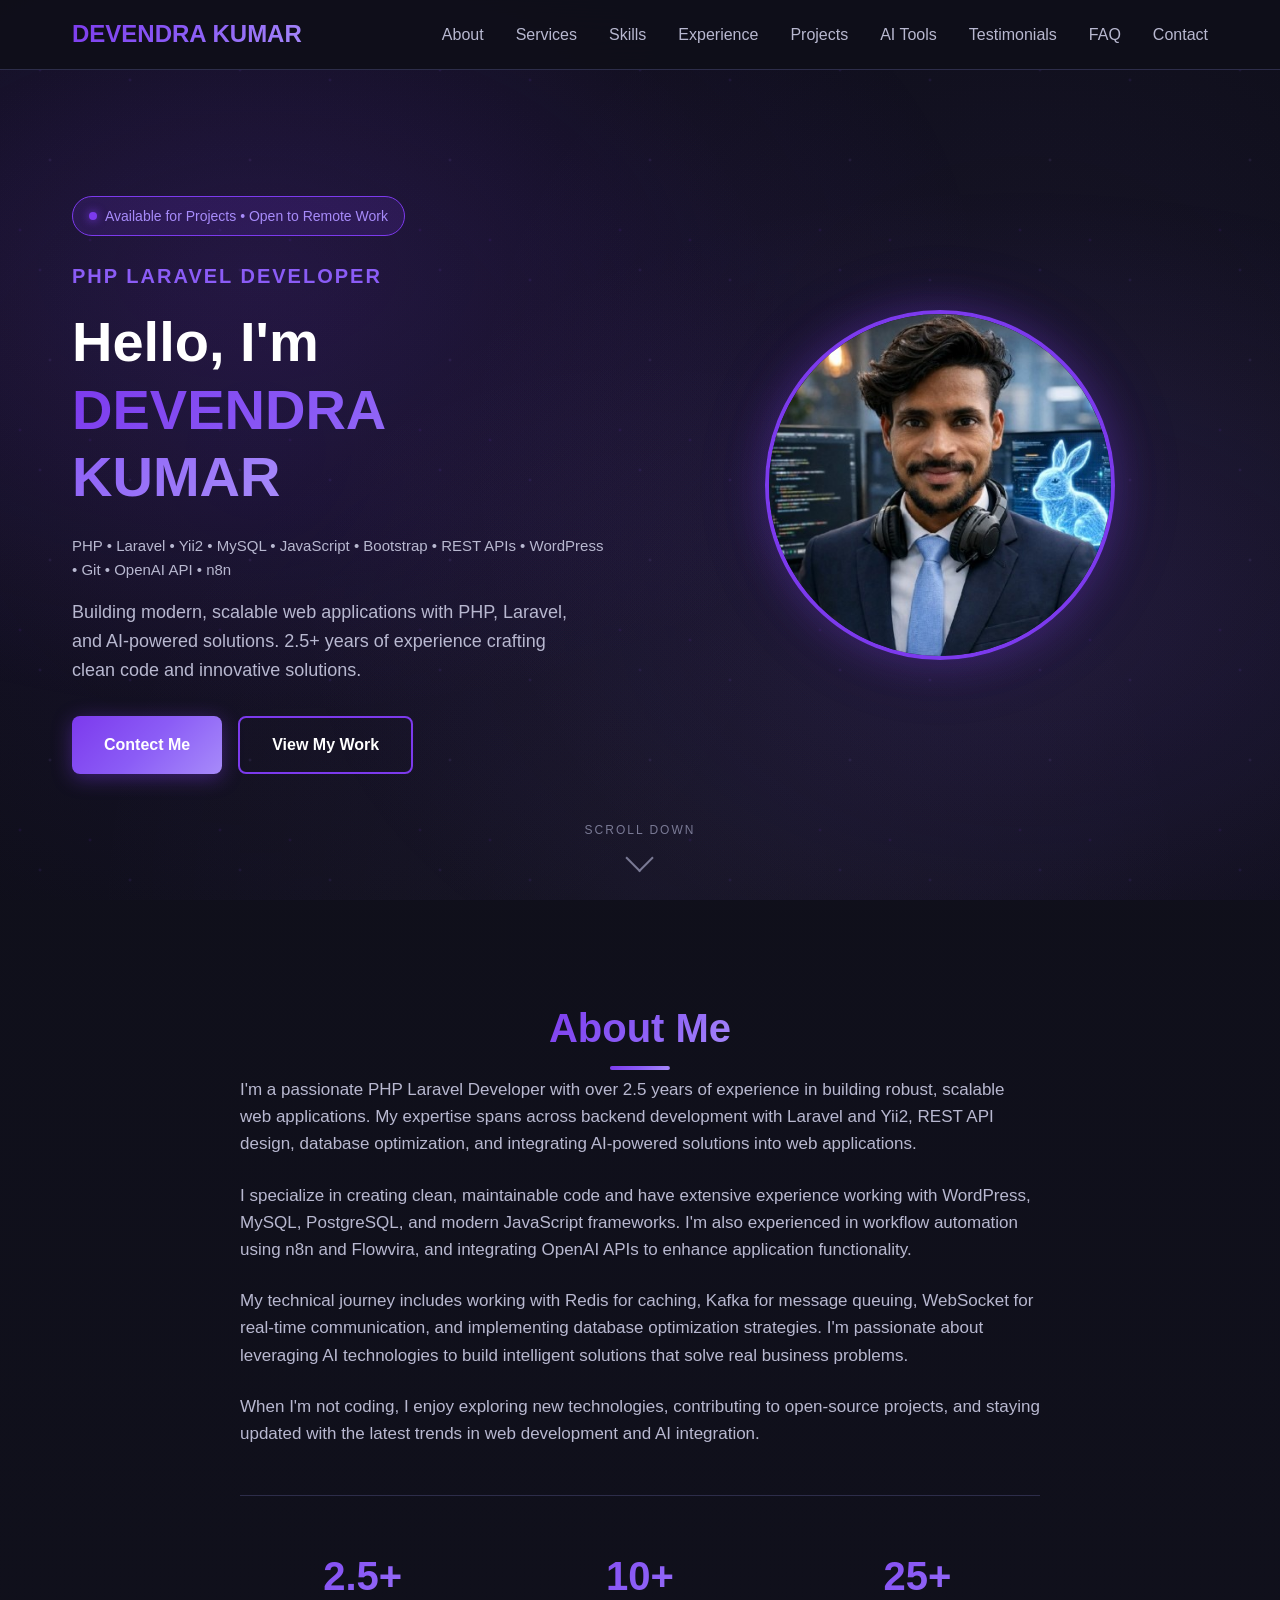
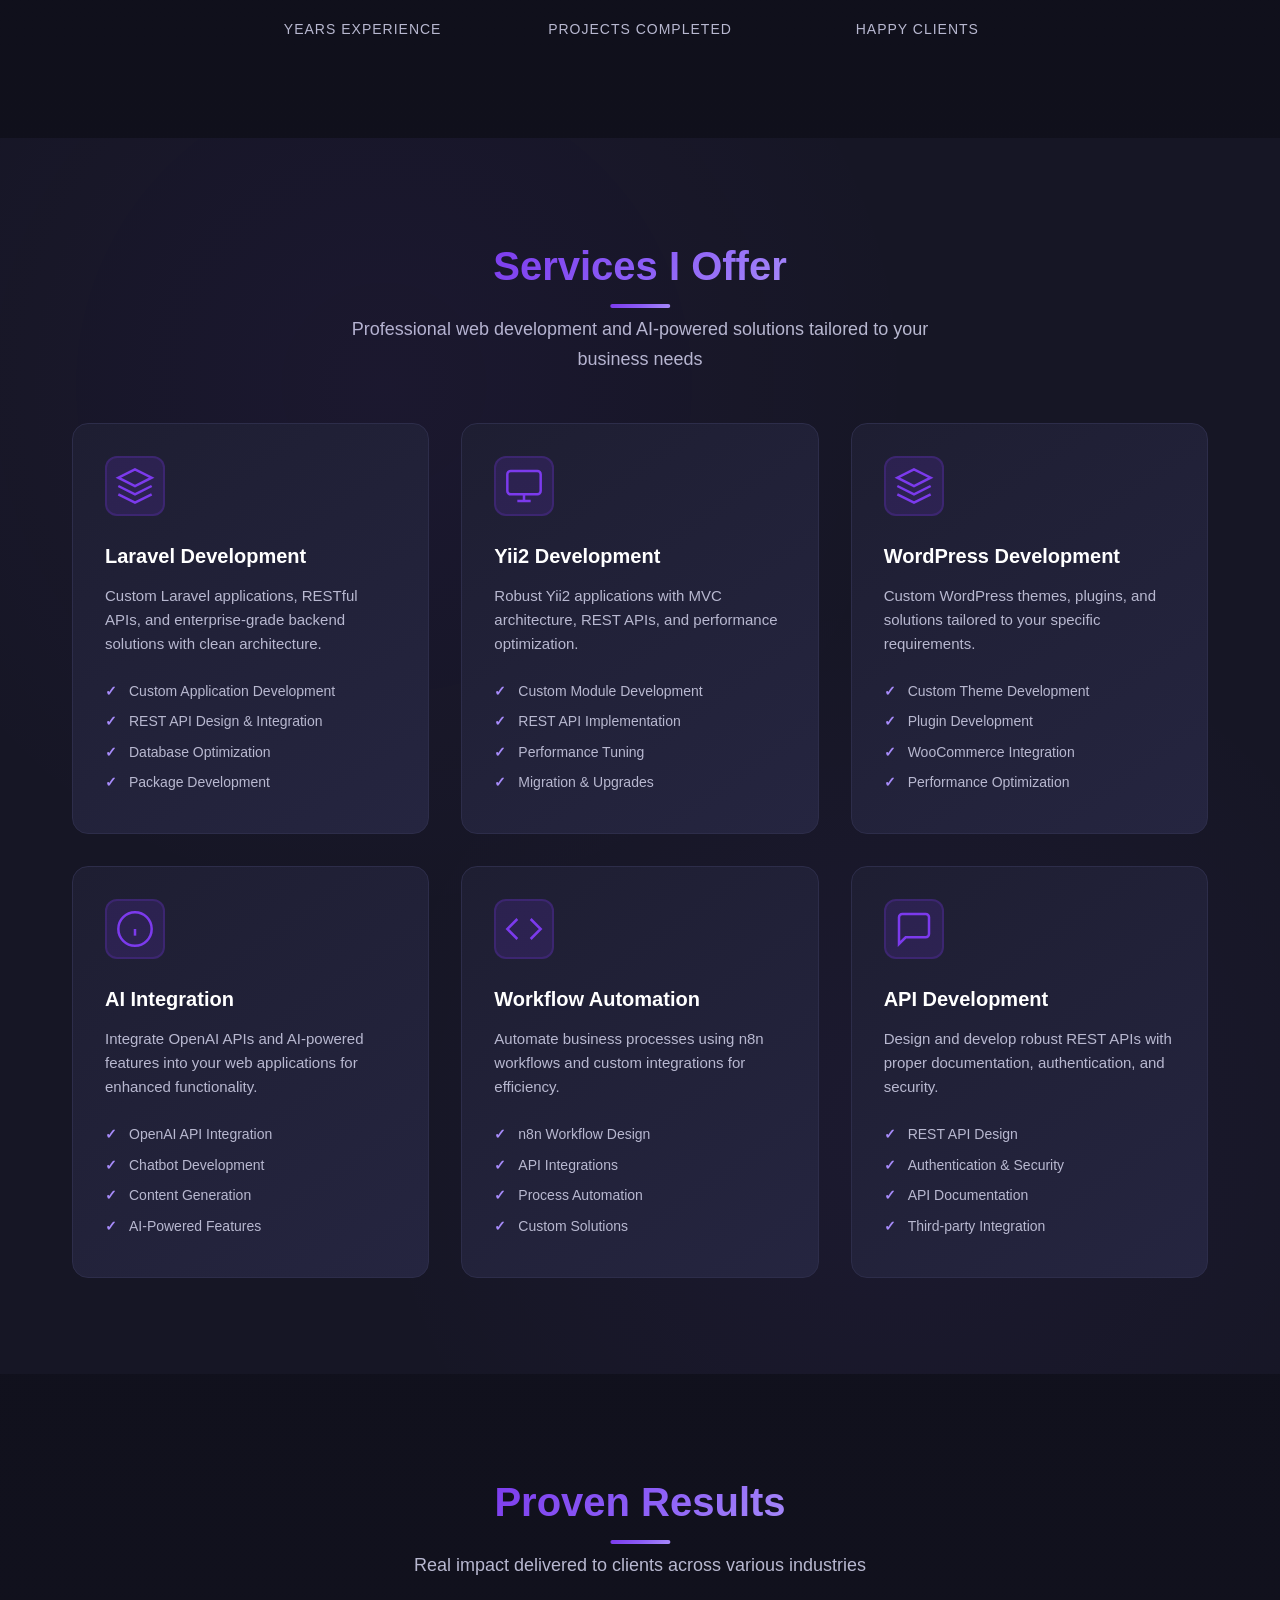
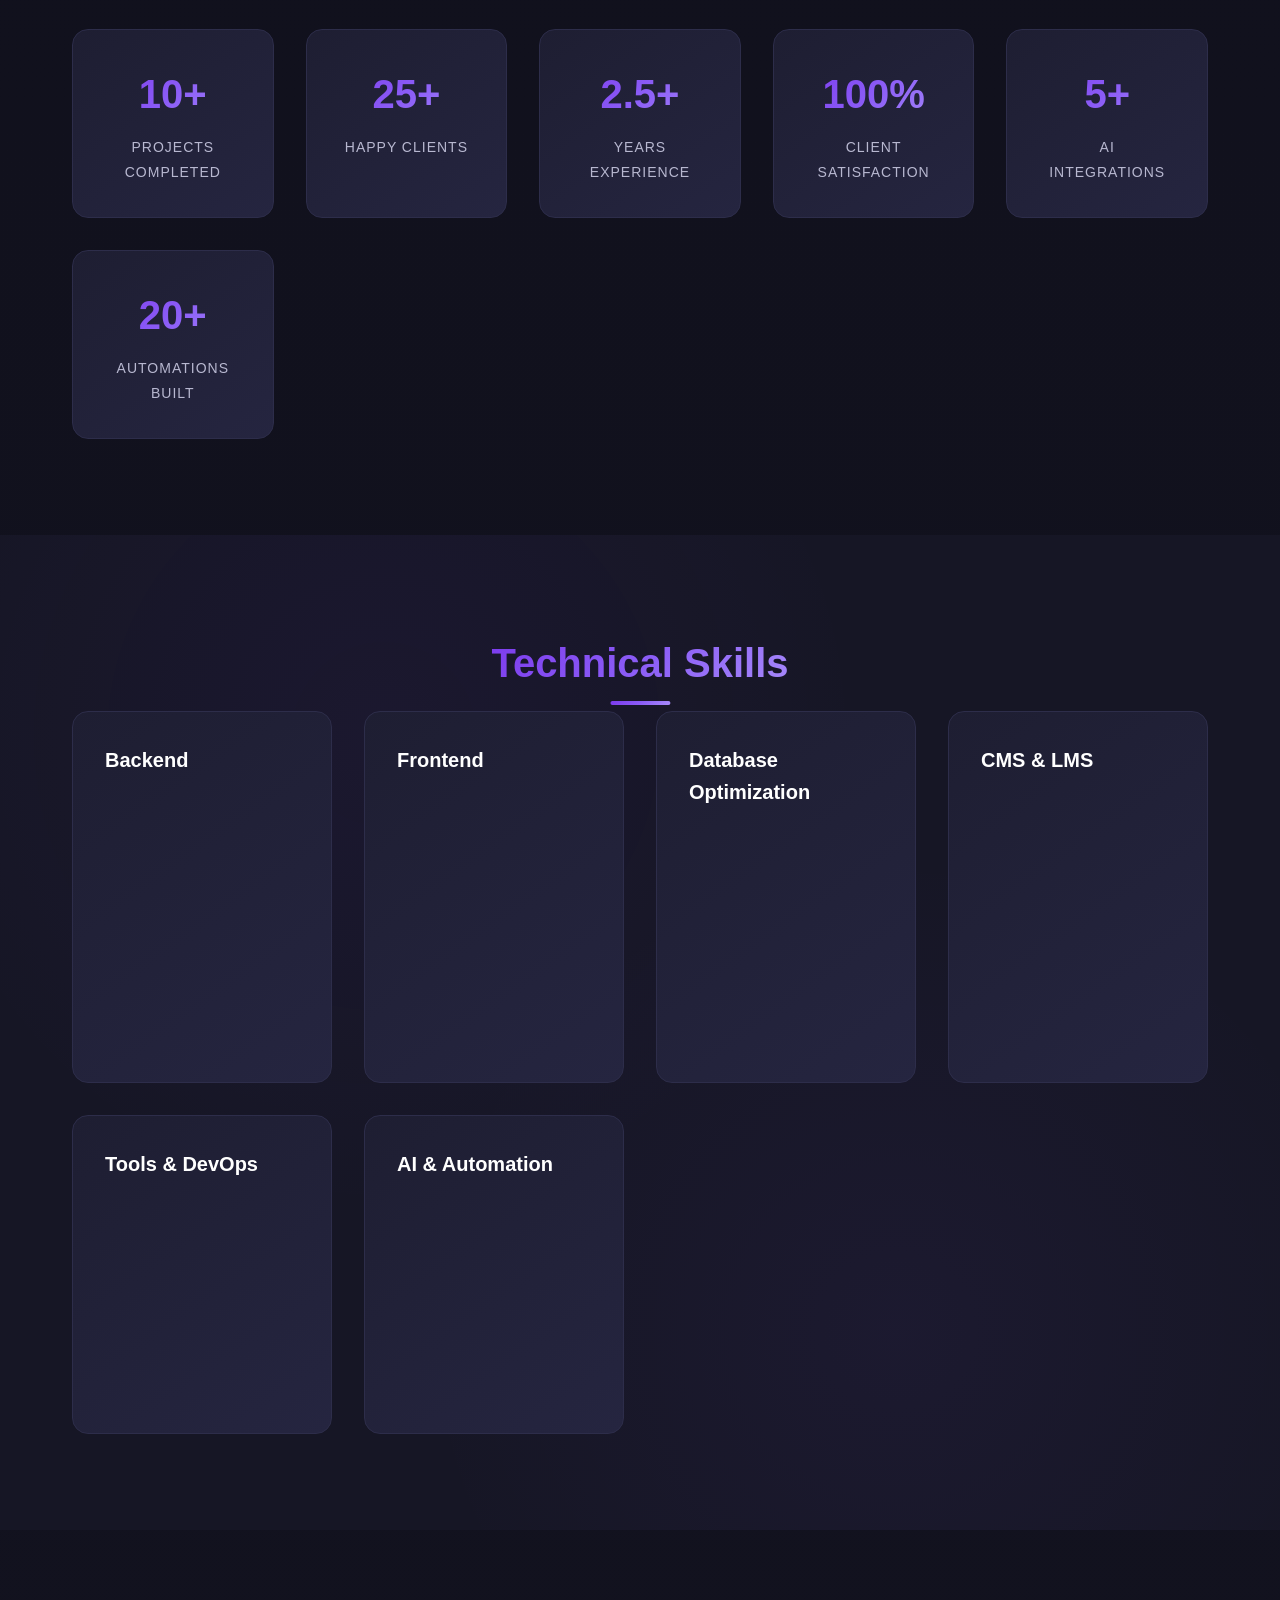
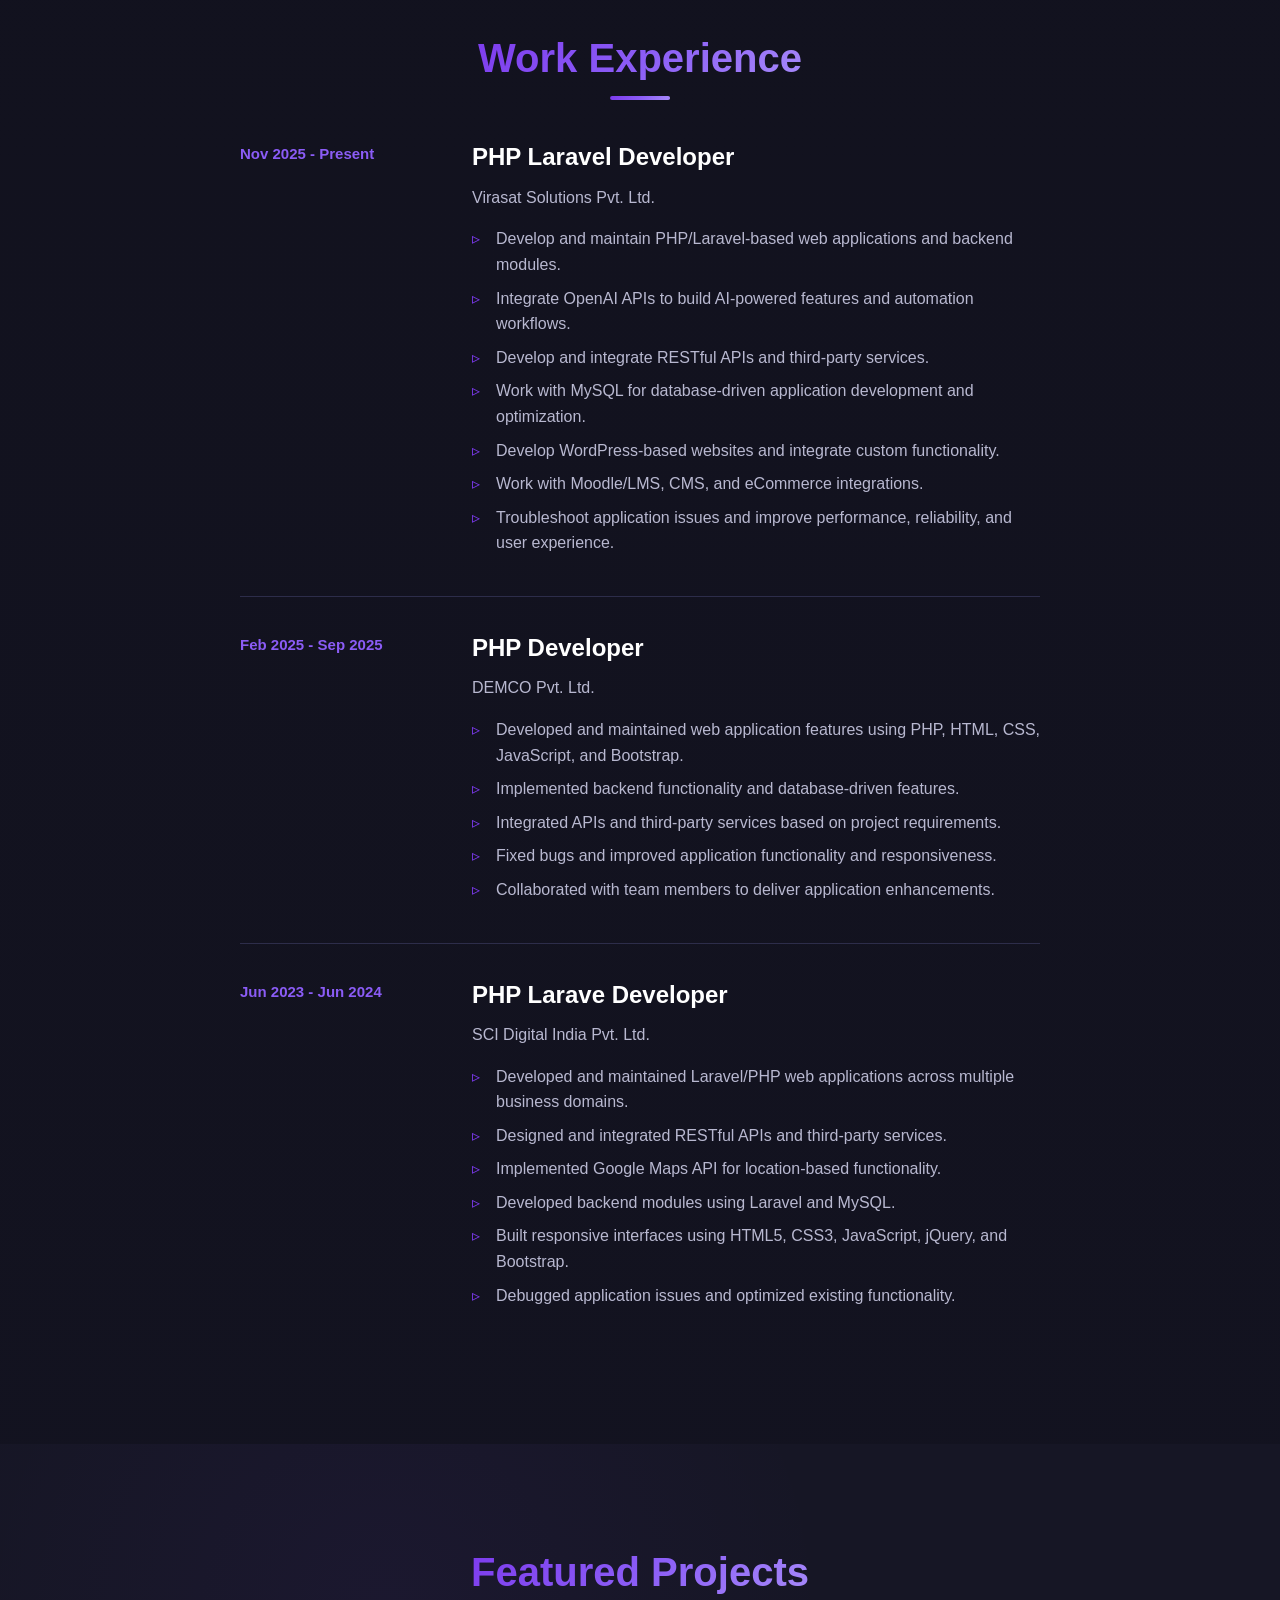
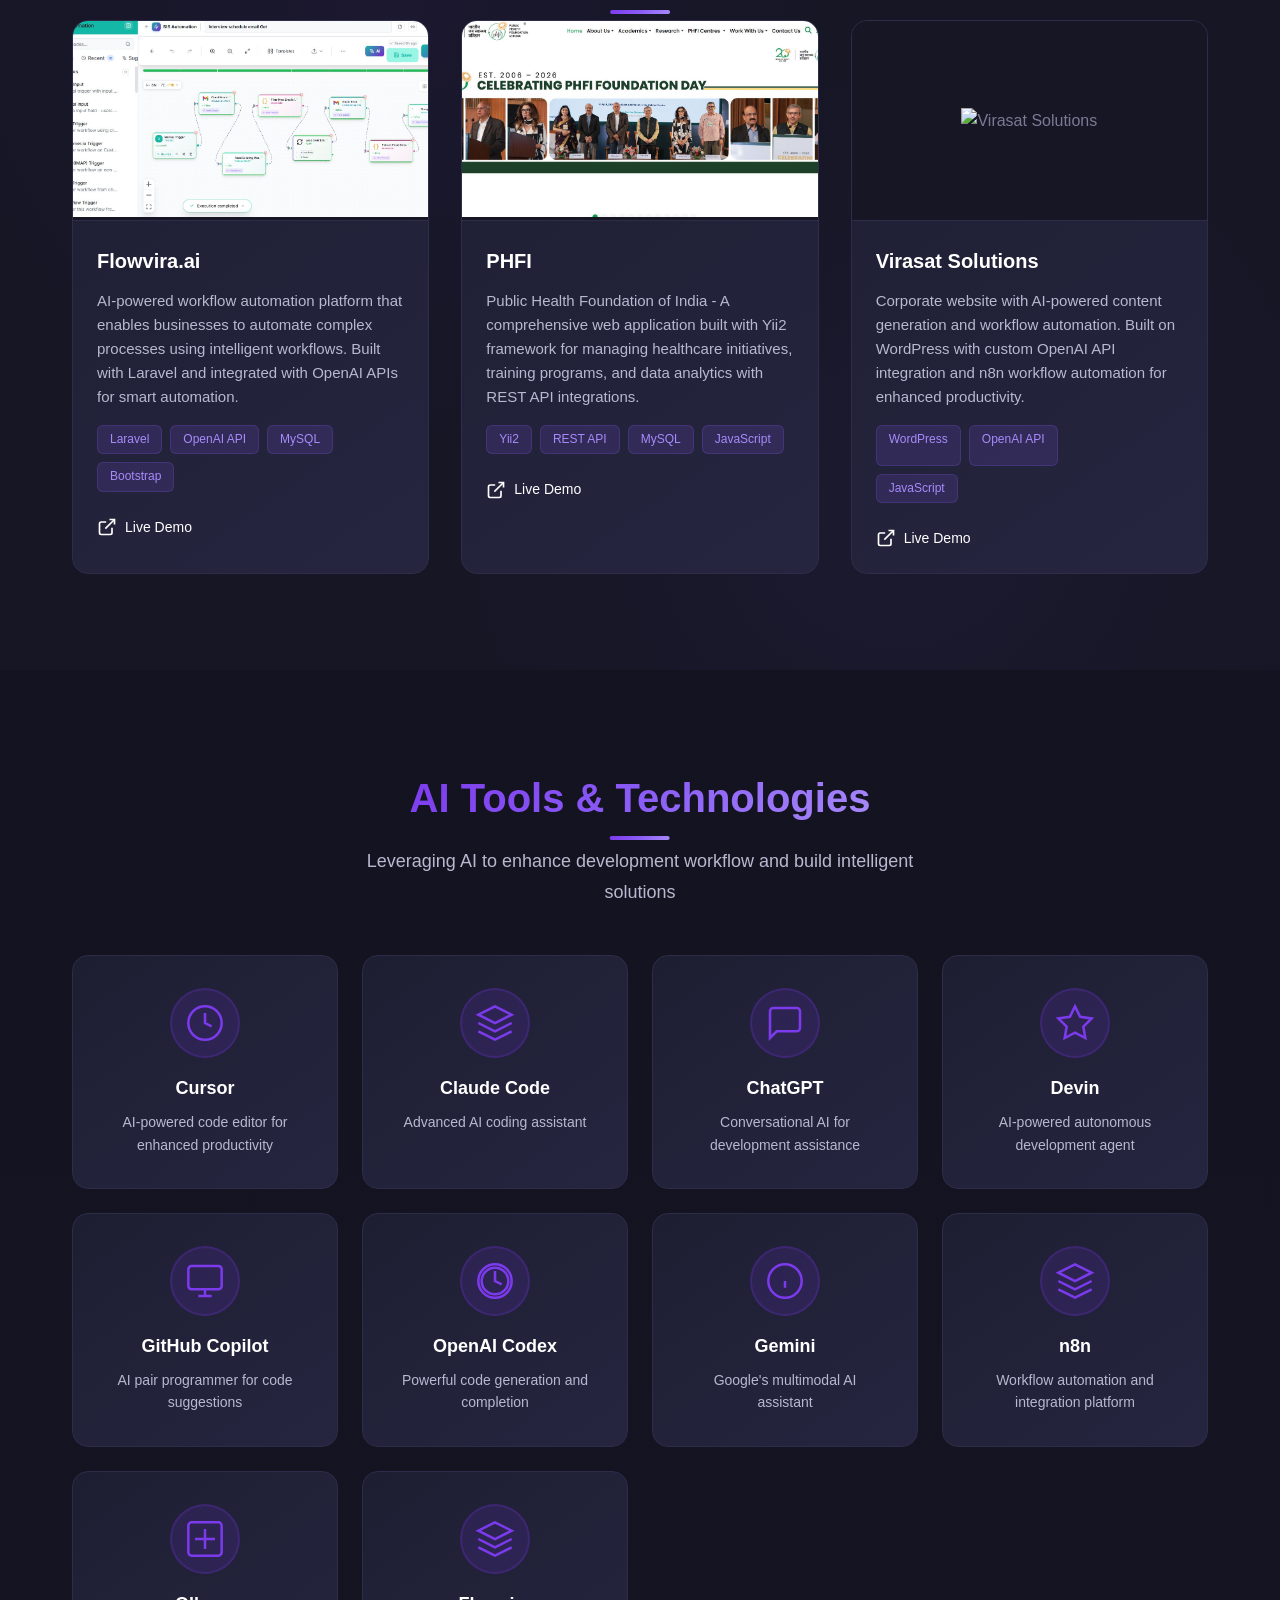
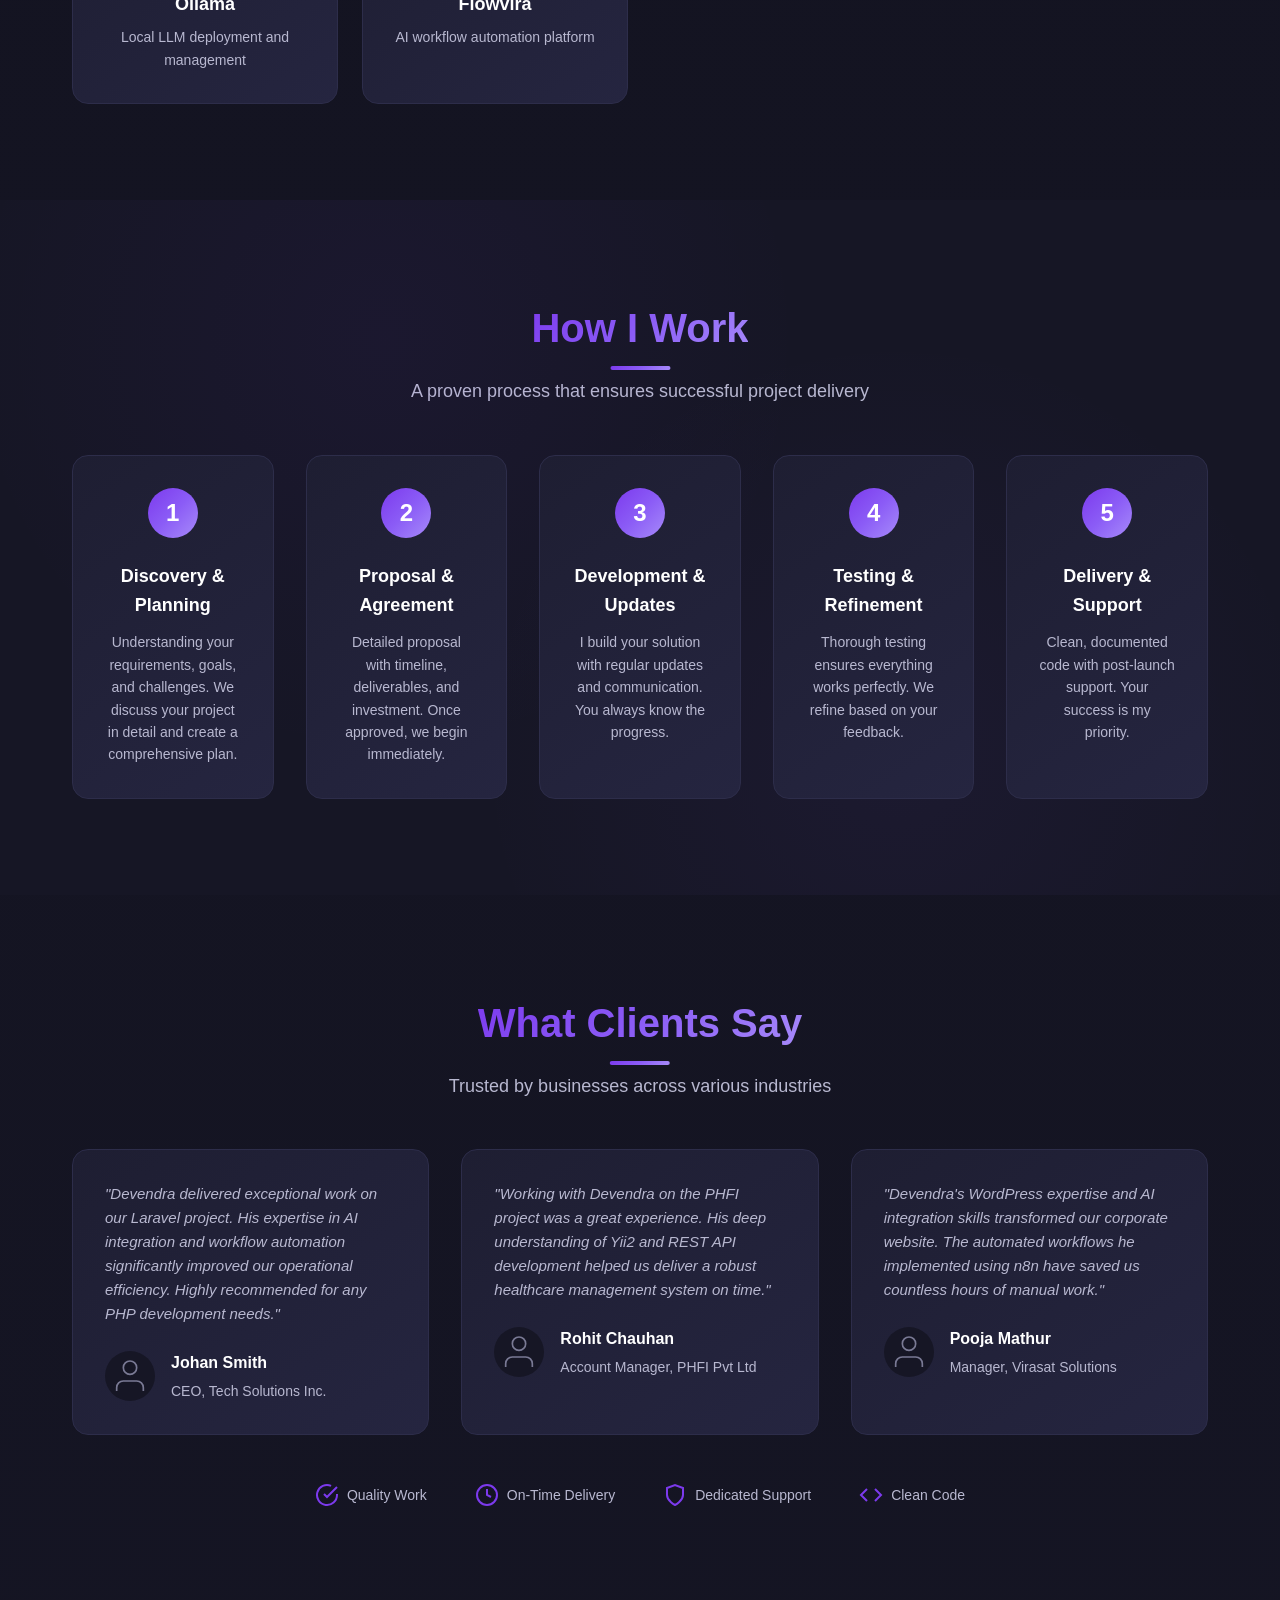
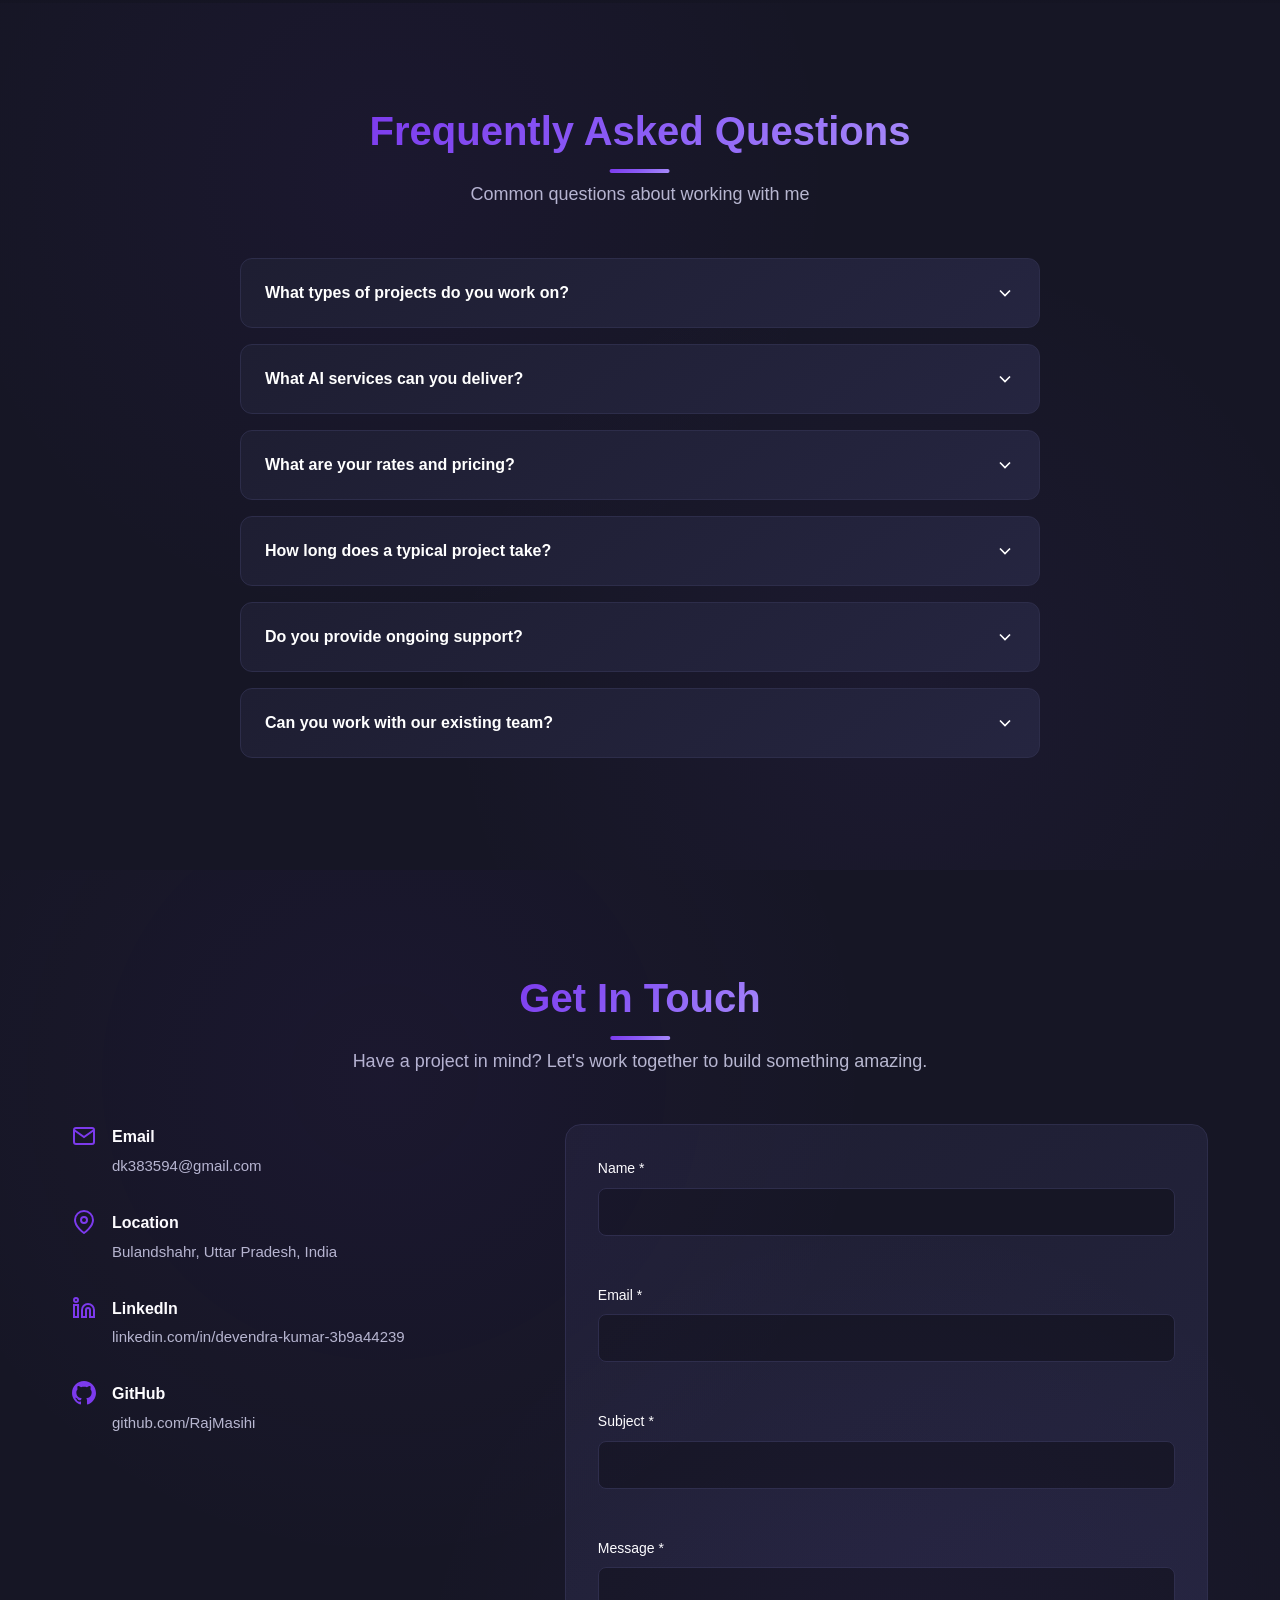
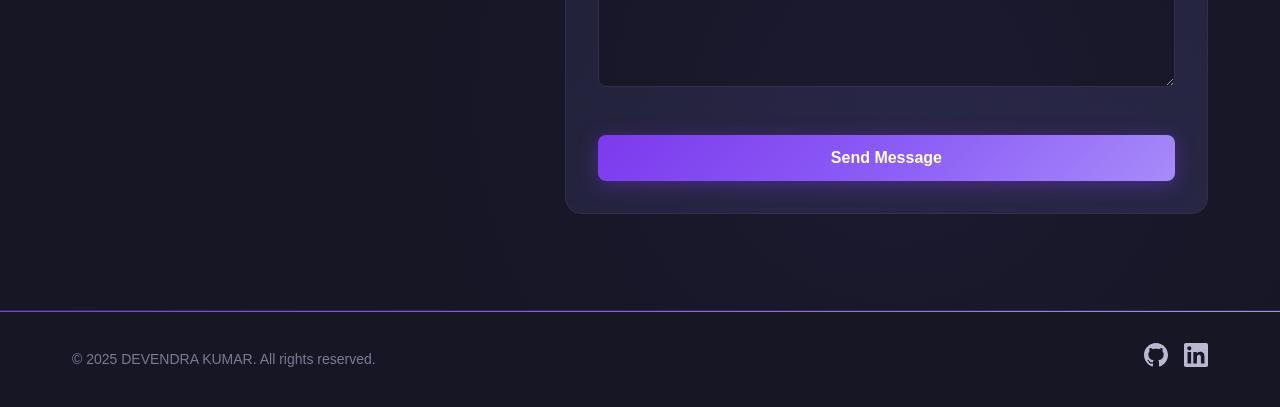
==== commit c2e4d501: "Add new images and update index.html" ====
--- a/index.html
+++ b/index.html
@@ -417,11 +417,7 @@
                 <div class="project-card">
                     <div class="project-image">
                         <div class="project-placeholder">
-                            <svg width="60" height="60" viewBox="0 0 24 24" fill="none" stroke="currentColor" stroke-width="1">
-                                <rect x="3" y="3" width="18" height="18" rx="2" ry="2"></rect>
-                                <line x1="3" y1="9" x2="21" y2="9"></line>
-                                <line x1="9" y1="21" x2="9" y2="9"></line>
-                            </svg>
+                           <img src="assets/flowvira.jpg" alt="Flowvira AI Automation Solutions" width="auto" height="200">
                         </div>
                     </div>
                     <div class="project-content">
@@ -450,11 +446,7 @@
                 <div class="project-card">
                     <div class="project-image">
                         <div class="project-placeholder">
-                            <svg width="60" height="60" viewBox="0 0 24 24" fill="none" stroke="currentColor" stroke-width="1">
-                                <rect x="3" y="3" width="18" height="18" rx="2" ry="2"></rect>
-                                <line x1="3" y1="9" x2="21" y2="9"></line>
-                                <line x1="9" y1="21" x2="9" y2="9"></line>
-                            </svg>
+                           <img src="assets/phfi.jpg" alt="PHFI" width="auto" height="200">
                         </div>
                     </div>
                     <div class="project-content">
@@ -469,7 +461,7 @@
                             <span class="tech-tag">JavaScript</span>
                         </div>
                         <div class="project-links">
-                            <a href="#" class="project-link" target="_blank" rel="noopener noreferrer">
+                            <a href="https://phfi.org/" class="project-link" target="_blank" rel="noopener noreferrer">
                                 <svg width="20" height="20" viewBox="0 0 24 24" fill="none" stroke="currentColor" stroke-width="2">
                                     <path d="M18 13v6a2 2 0 0 1-2 2H5a2 2 0 0 1-2-2V8a2 2 0 0 1 2-2h6"></path>
                                     <polyline points="15 3 21 3 21 9"></polyline>
@@ -483,11 +475,7 @@
                 <div class="project-card">
                     <div class="project-image">
                         <div class="project-placeholder">
-                            <svg width="60" height="60" viewBox="0 0 24 24" fill="none" stroke="currentColor" stroke-width="1">
-                                <rect x="3" y="3" width="18" height="18" rx="2" ry="2"></rect>
-                                <line x1="3" y1="9" x2="21" y2="9"></line>
-                                <line x1="9" y1="21" x2="9" y2="9"></line>
-                            </svg>
+                             <img src="assets/virasat.jpg" alt="Virasat Solutions" width="auto" height="200">
                         </div>
                     </div>
                     <div class="project-content">
@@ -502,7 +490,7 @@
                             <span class="tech-tag">JavaScript</span>
                         </div>
                         <div class="project-links">
-                            <a href="#" class="project-link" target="_blank" rel="noopener noreferrer">
+                            <a href="https://virasatsolutions.com/" class="project-link" target="_blank" rel="noopener noreferrer">
                                 <svg width="20" height="20" viewBox="0 0 24 24" fill="none" stroke="currentColor" stroke-width="2">
                                     <path d="M18 13v6a2 2 0 0 1-2 2H5a2 2 0 0 1-2-2V8a2 2 0 0 1 2-2h6"></path>
                                     <polyline points="15 3 21 3 21 9"></polyline>
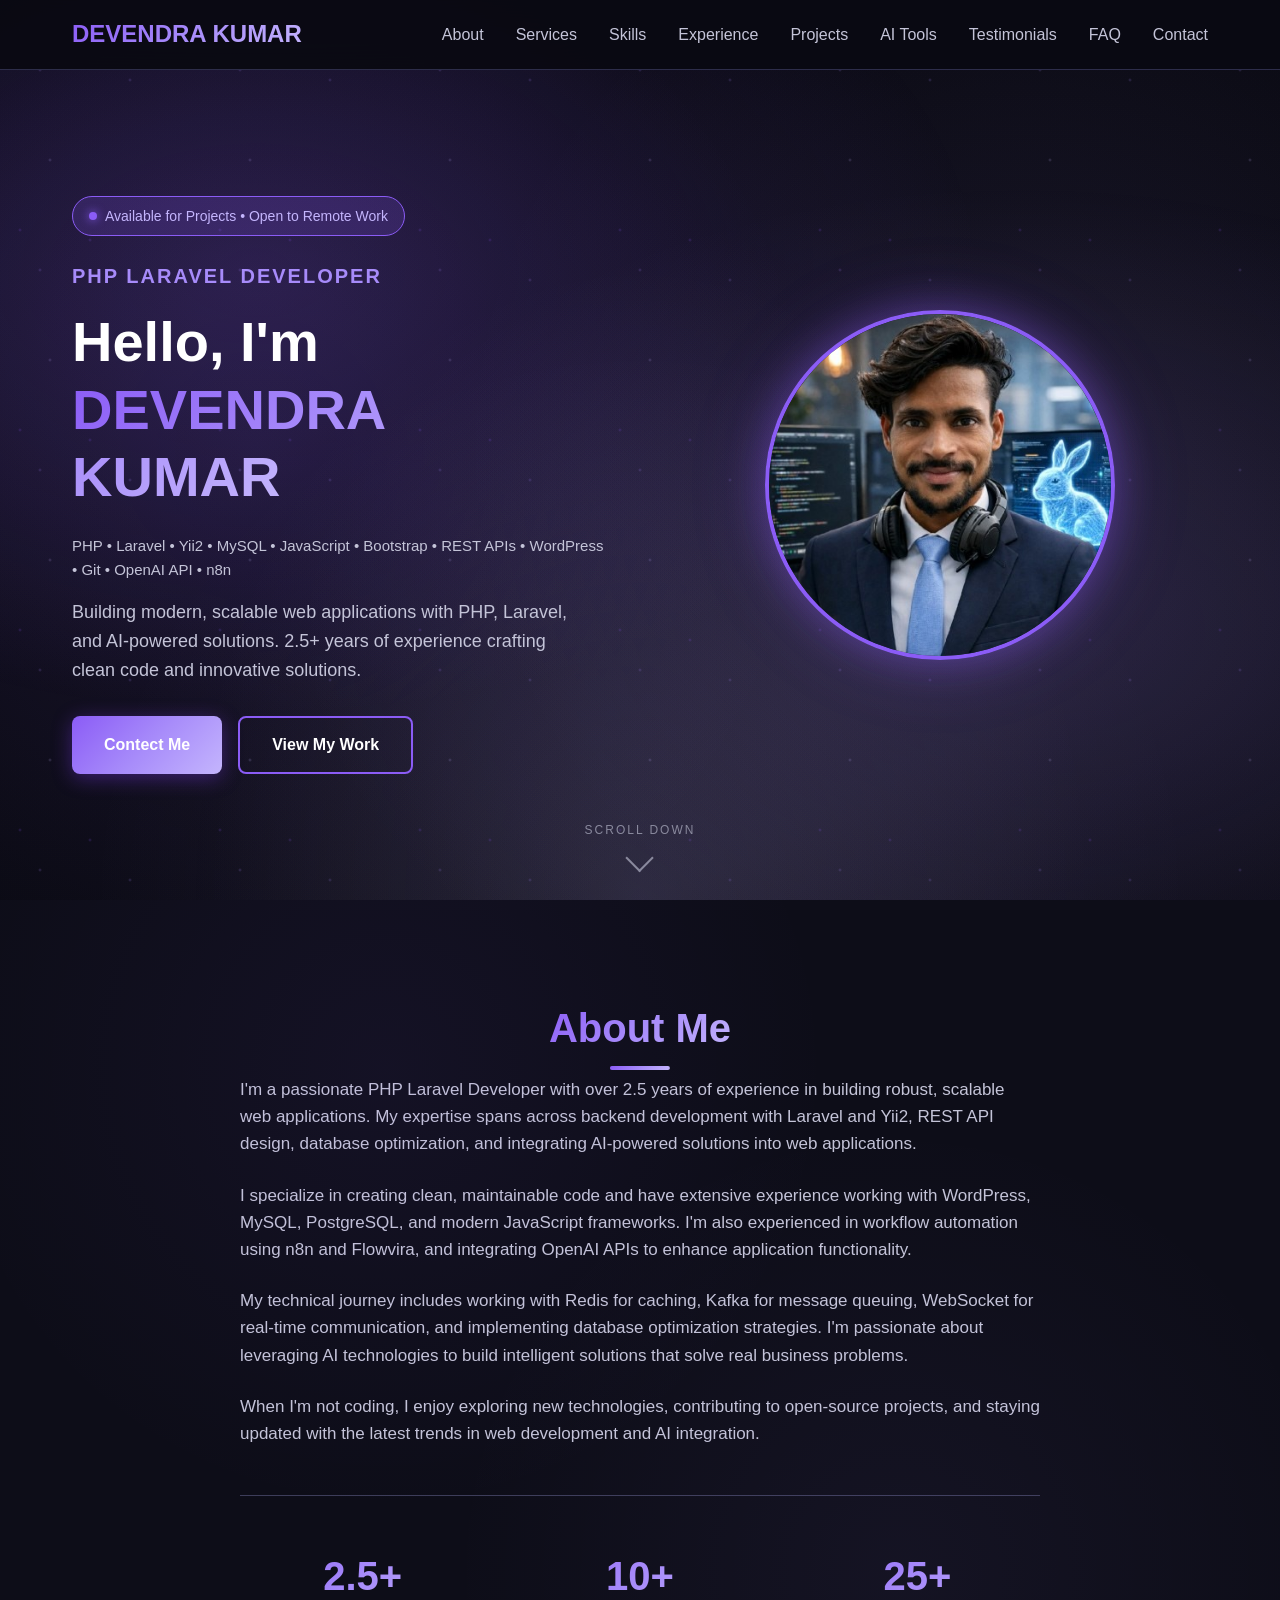
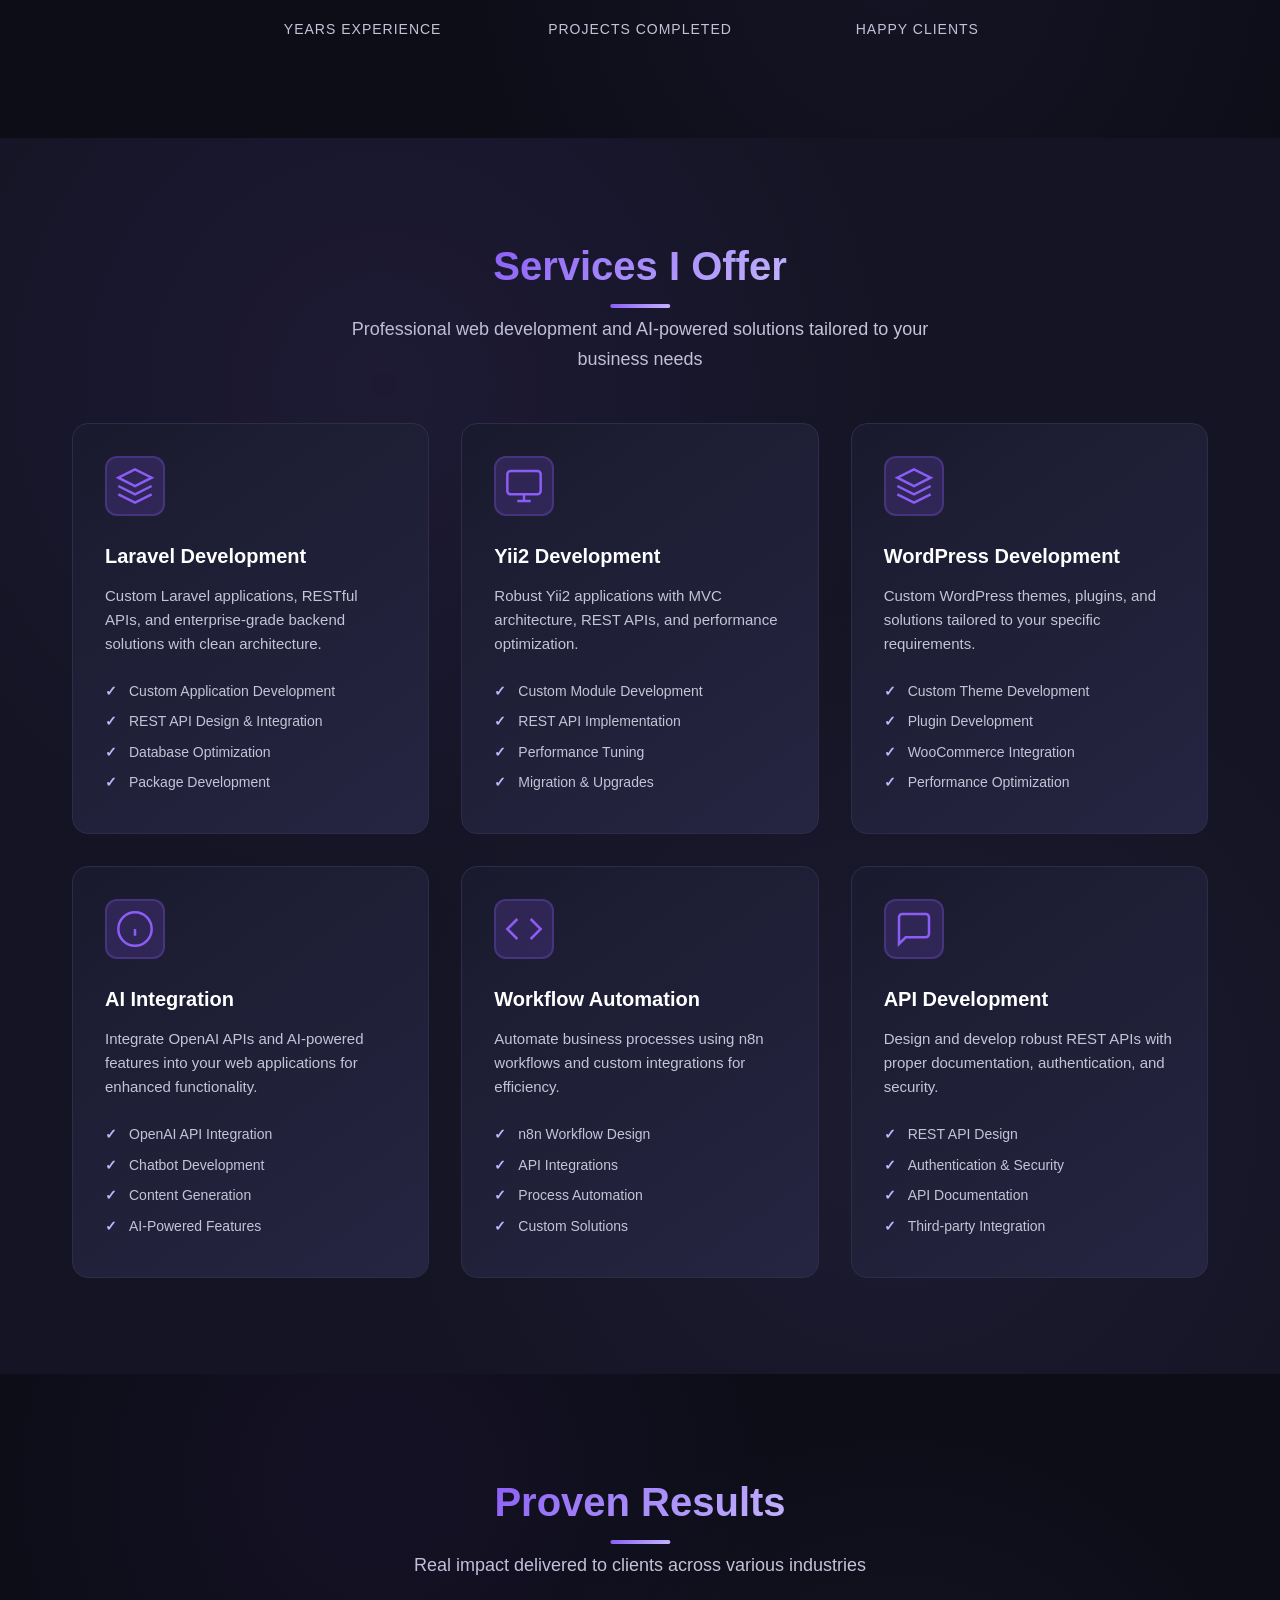
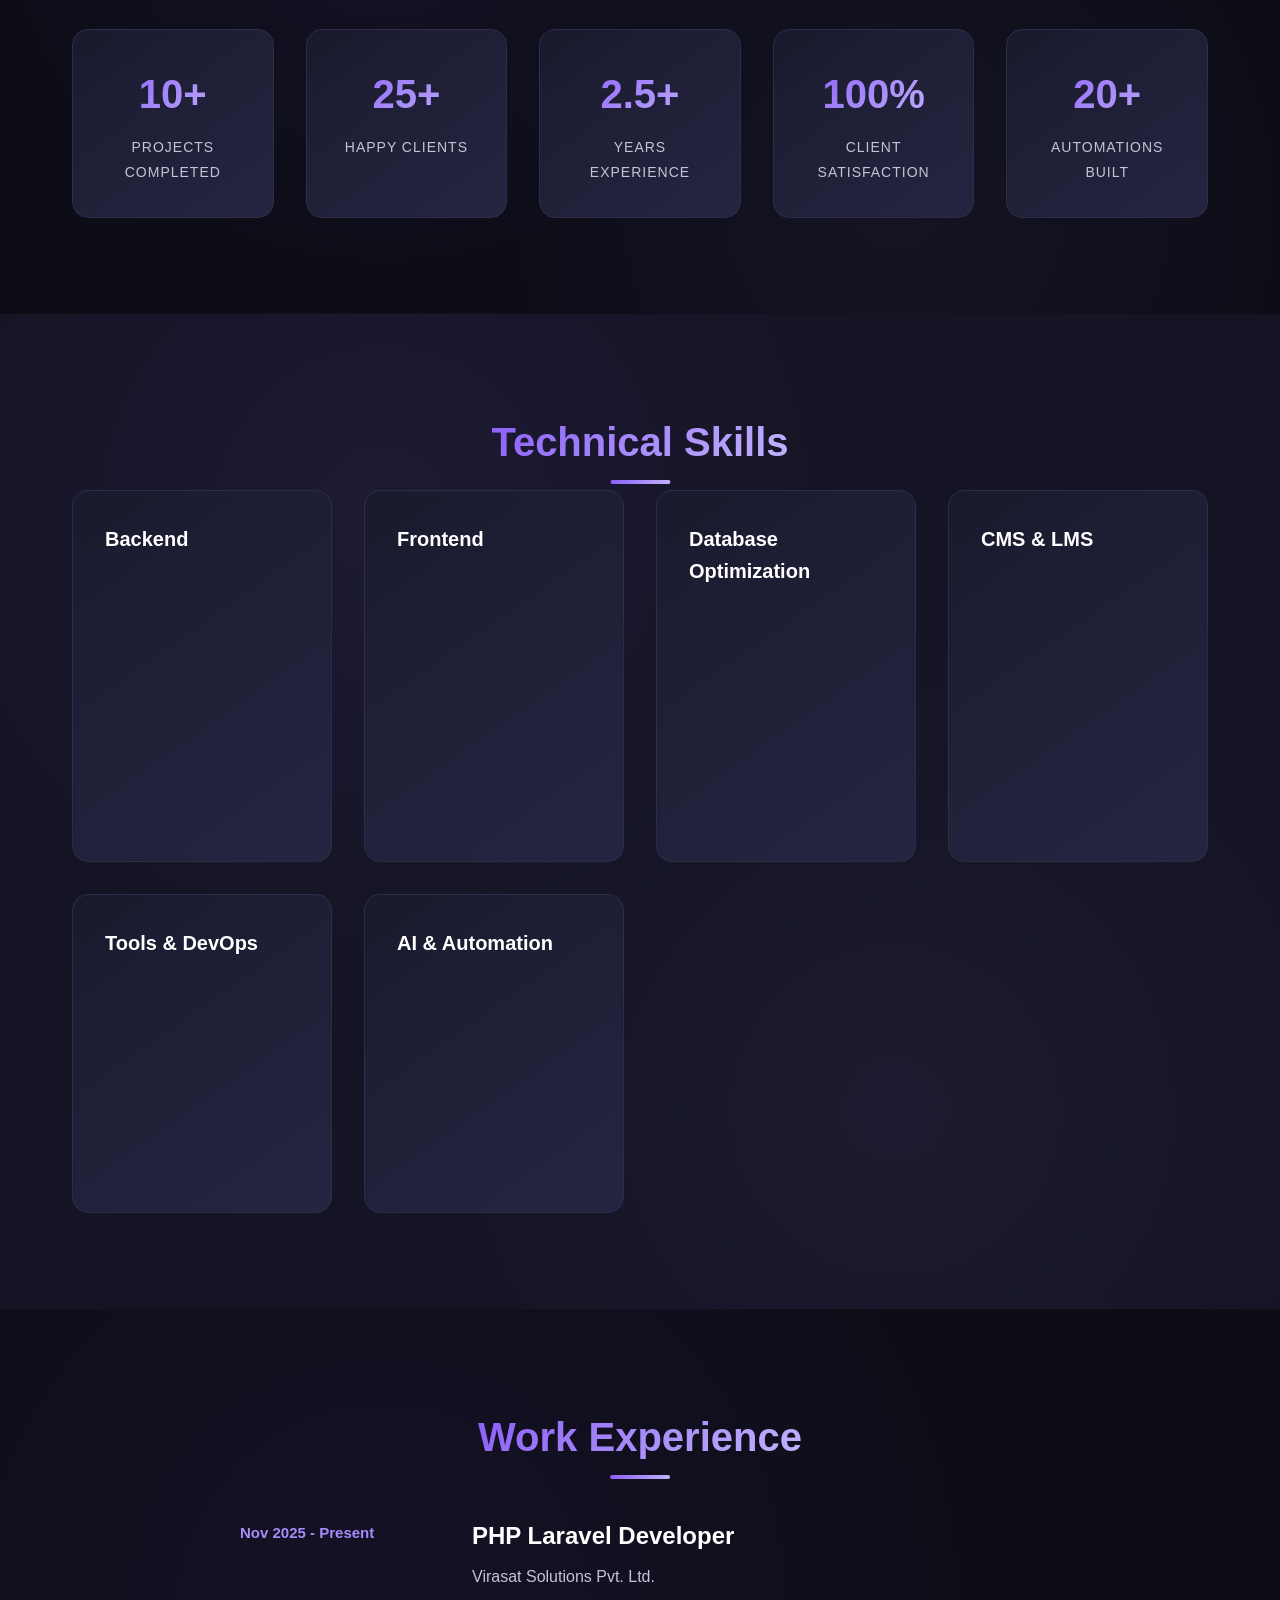
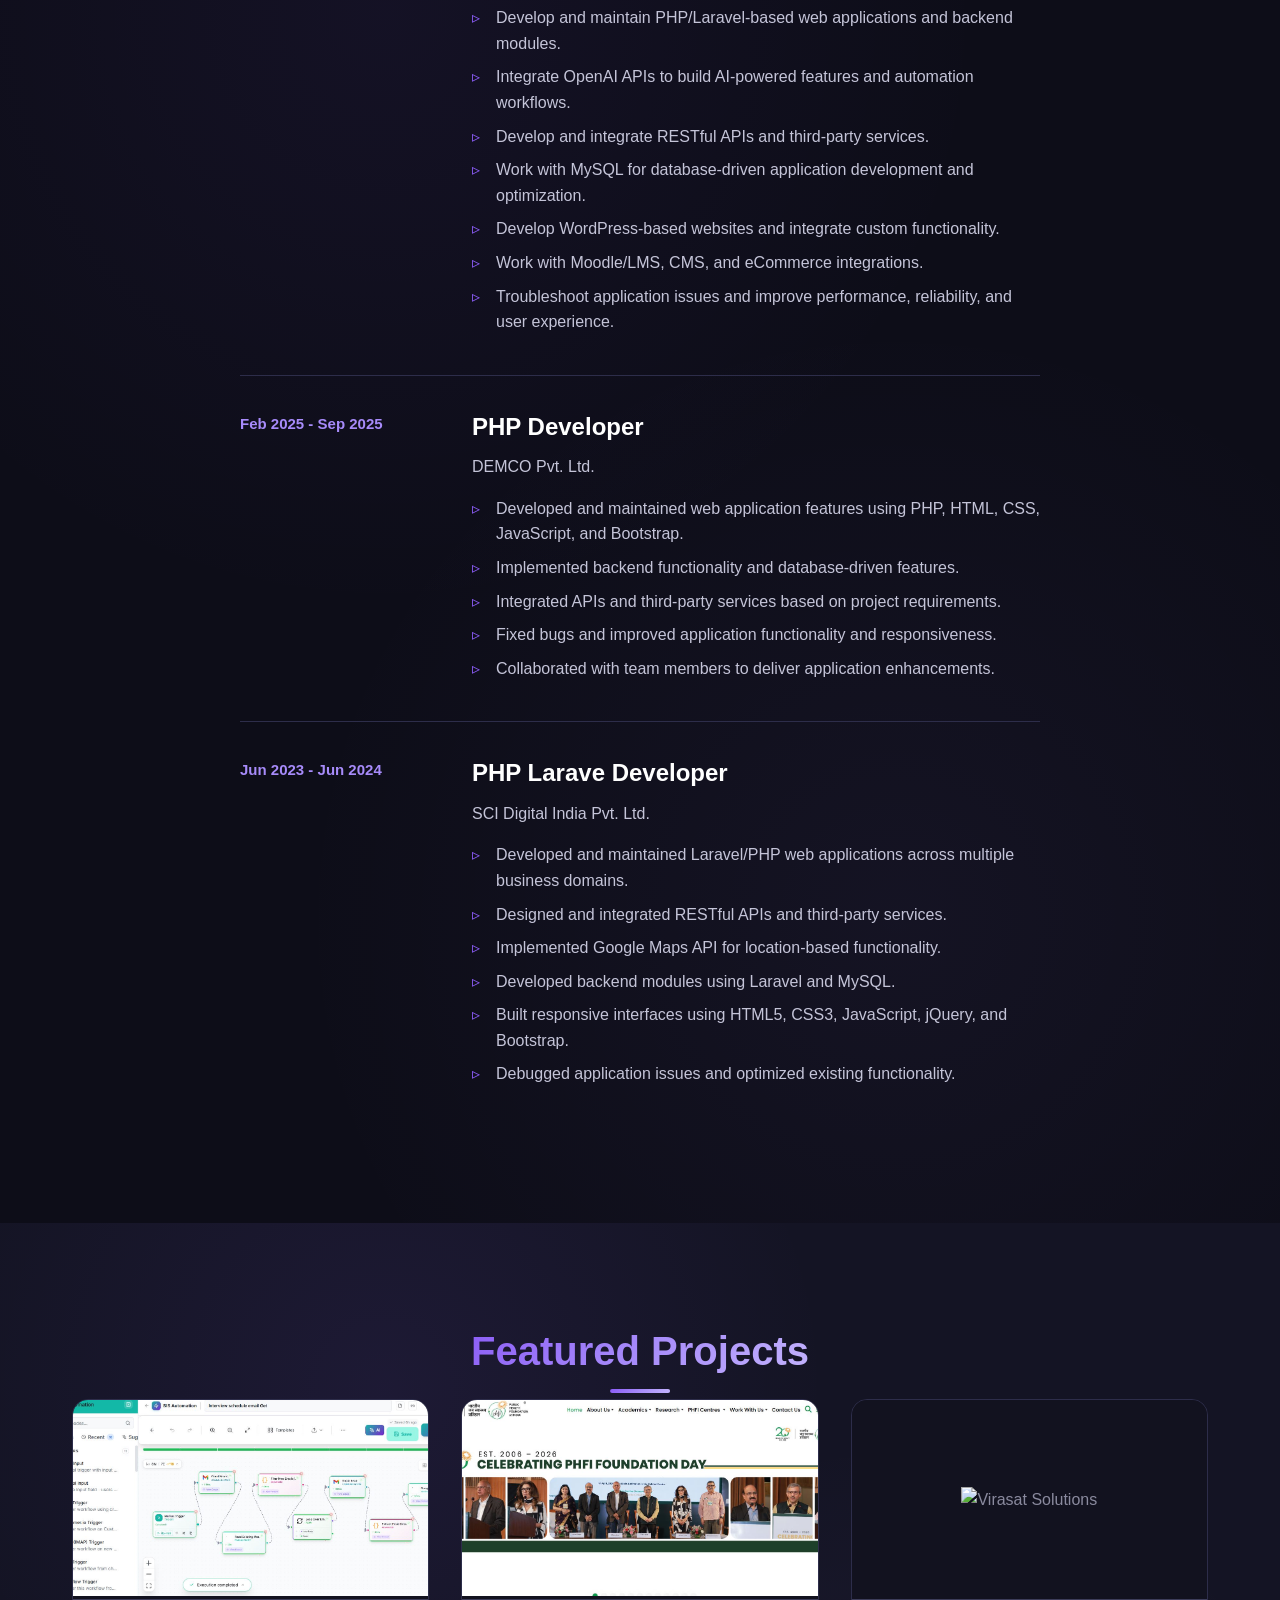
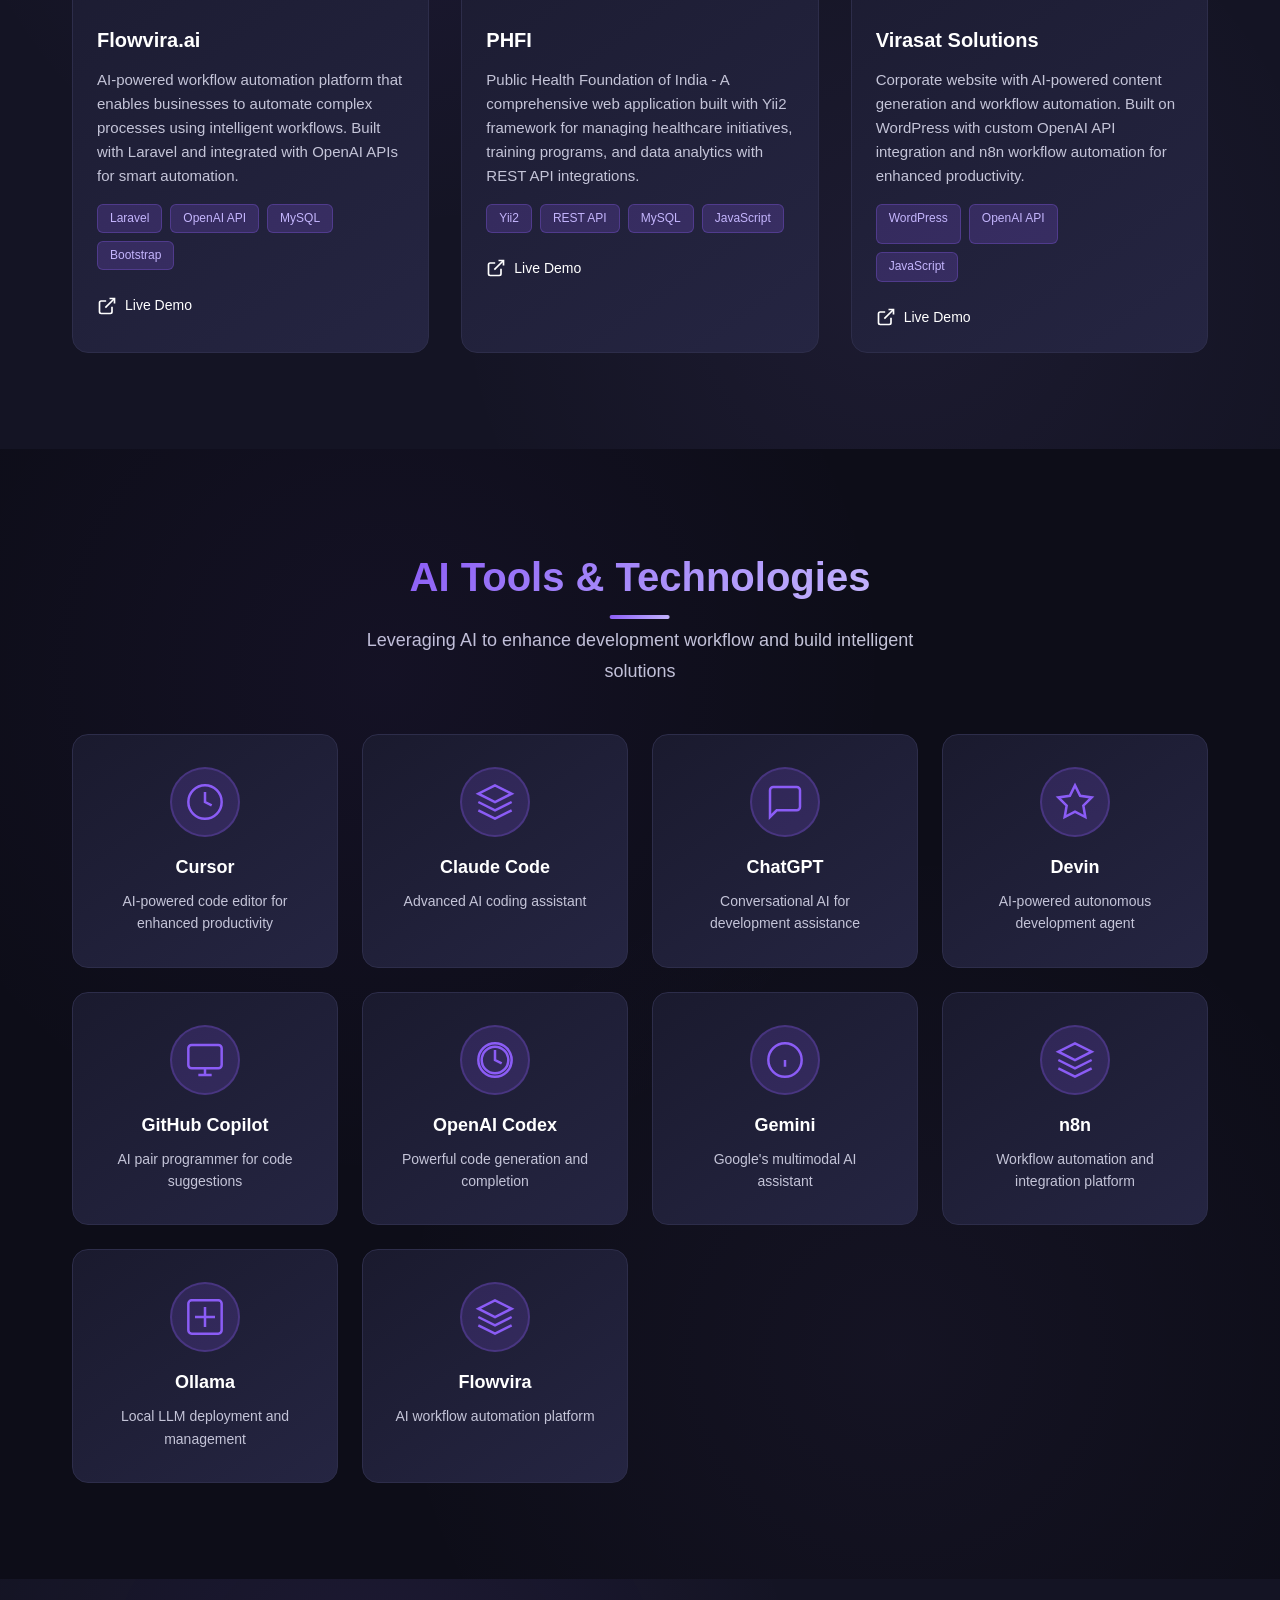
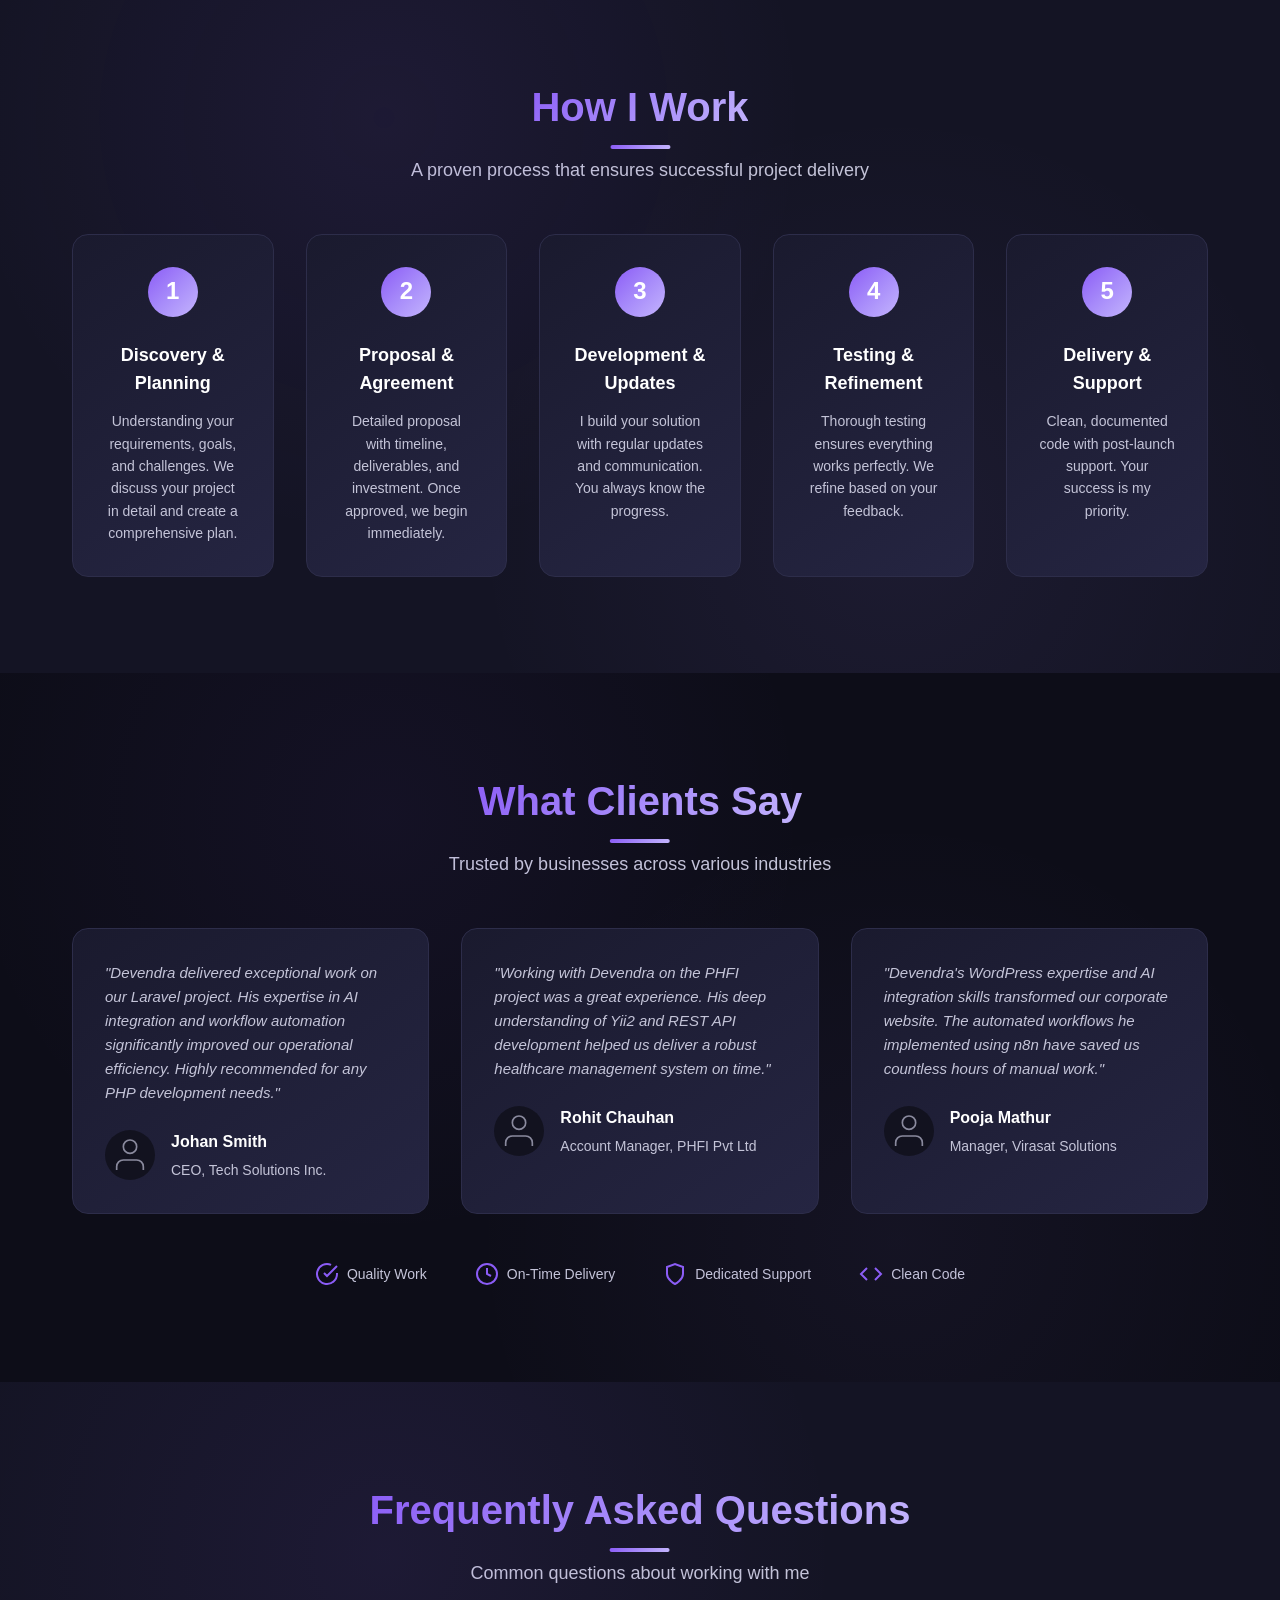
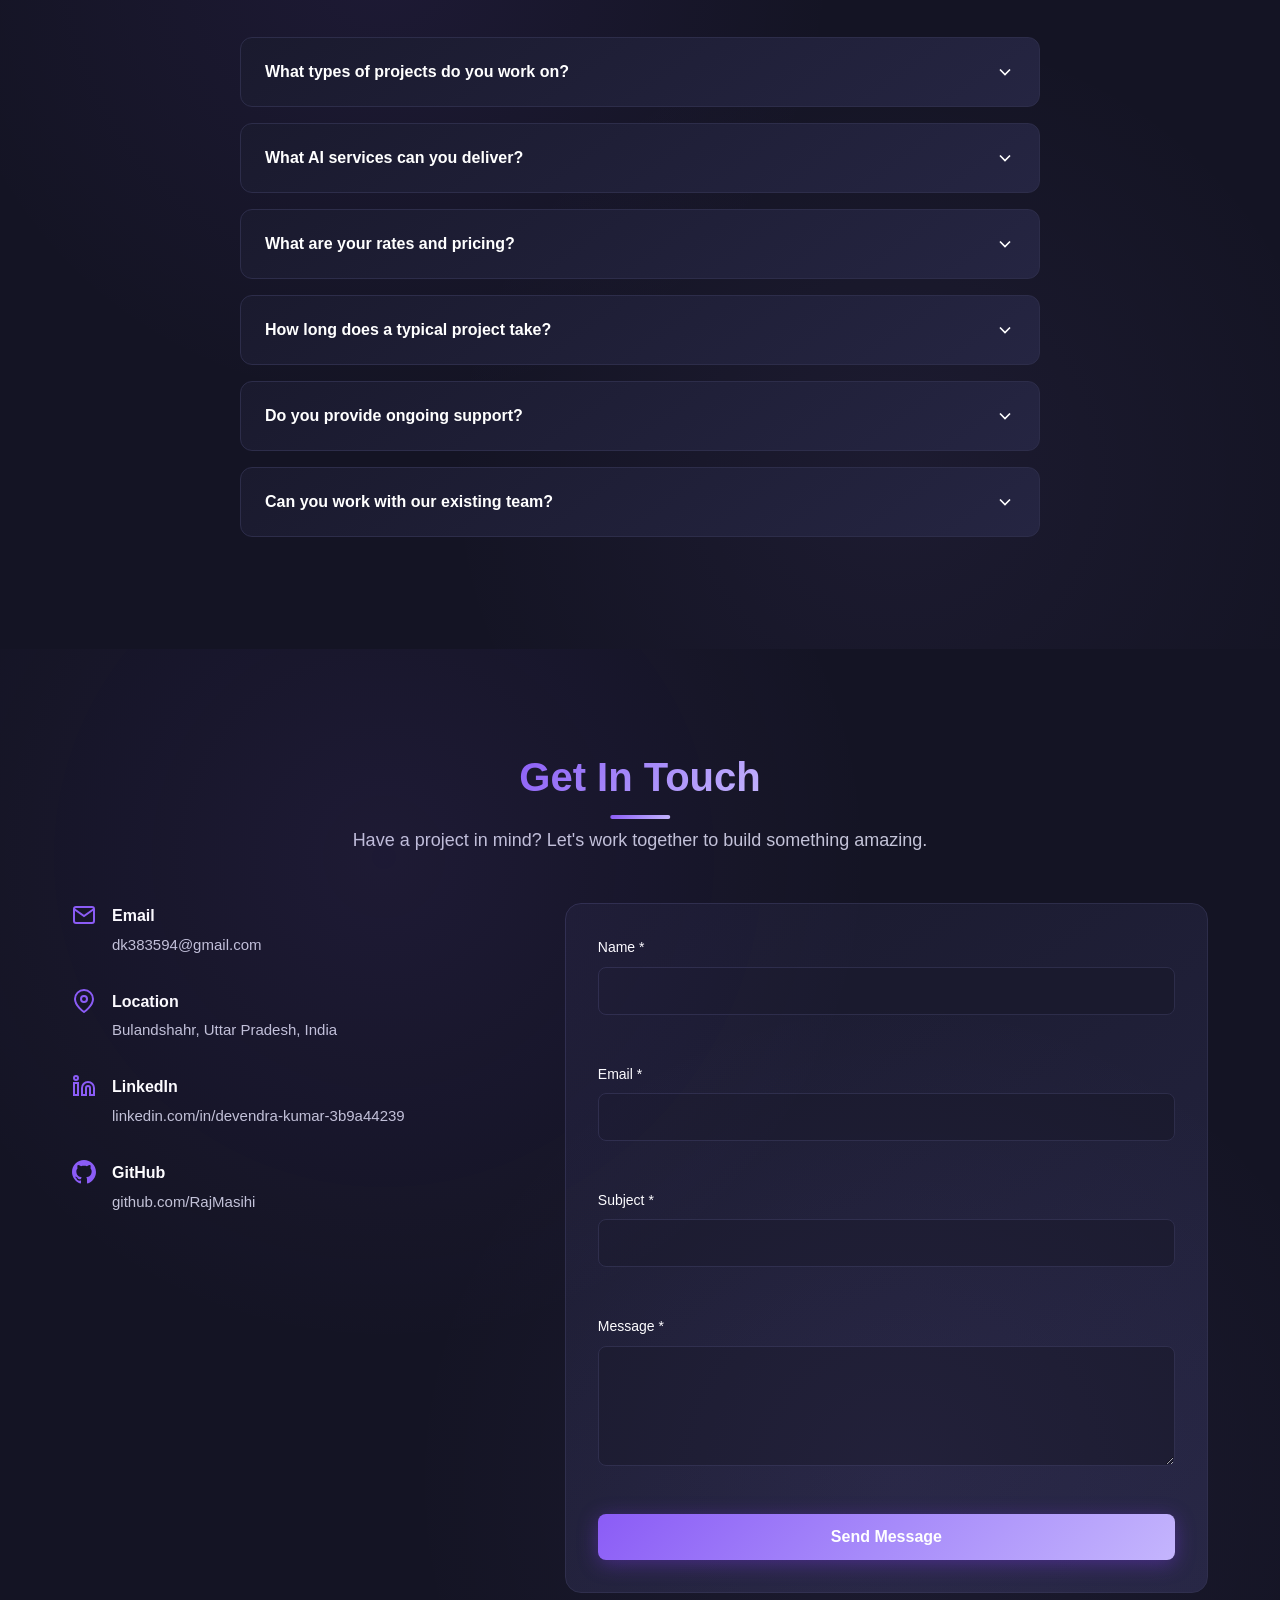
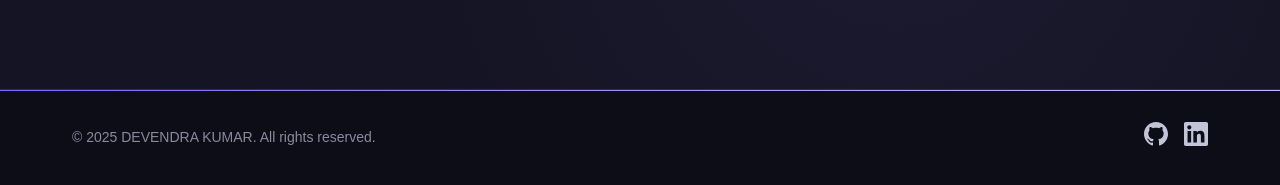
==== commit 72f5ac97: "Add new images and update index.html" ====
--- a/index.html
+++ b/index.html
@@ -274,10 +274,10 @@
                     <span class="result-number">100%</span>
                     <span class="result-label">Client Satisfaction</span>
                 </div>
-                <div class="result-item">
+                <!-- <div class="result-item">
                     <span class="result-number">5+</span>
                     <span class="result-label">AI Integrations</span>
-                </div>
+                </div> -->
                 <div class="result-item">
                     <span class="result-number">20+</span>
                     <span class="result-label">Automations Built</span>
--- a/css/style.css
+++ b/css/style.css
@@ -2,38 +2,48 @@
    CSS Variables & Reset
    ========================================== */
 :root {
-    /* Background Colors */
-    --bg-primary: #0f0f1a;
-    --bg-secondary: #161625;
-    --bg-tertiary: #1e1e32;
-    --bg-card: #252540;
+    /* Background Colors - Enhanced Professional Palette */
+    --bg-primary: #0a0a12;
+    --bg-secondary: #12121f;
+    --bg-tertiary: #1a1a2e;
+    --bg-card: #252542;
+    --bg-highlight: #2d2d4a;
+
+    /* Section Backgrounds */
+    --section-dark: #0d0d18;
+    --section-mid: #141424;
+    --section-light: #1c1c30;
 
     /* Text Colors */
     --text-primary: #ffffff;
-    --text-secondary: #b8b8d0;
-    --text-muted: #7a7a95;
+    --text-secondary: #c4c4d8;
+    --text-muted: #8a8a9e;
+    --text-dim: #5a5a6e;
 
     /* Accent Colors - Professional Purple/Blue Gradient */
-    --accent-primary: #7c3aed;
-    --accent-secondary: #8b5cf6;
-    --accent-tertiary: #a78bfa;
-    --accent-glow: rgba(124, 58, 237, 0.3);
+    --accent-primary: #8b5cf6;
+    --accent-secondary: #a78bfa;
+    --accent-tertiary: #c4b5fd;
+    --accent-glow: rgba(139, 92, 246, 0.4);
 
     /* Gradients */
-    --accent-gradient: linear-gradient(135deg, #7c3aed 0%, #8b5cf6 50%, #a78bfa 100%);
-    --accent-hover: linear-gradient(135deg, #8b5cf6 0%, #a78bfa 50%, #c4b5fd 100%);
-    --bg-gradient: linear-gradient(180deg, var(--bg-primary) 0%, var(--bg-secondary) 100%);
+    --accent-gradient: linear-gradient(135deg, #8b5cf6 0%, #a78bfa 50%, #c4b5fd 100%);
+    --accent-hover: linear-gradient(135deg, #a78bfa 0%, #c4b5fd 50%, #ddd6fe 100%);
+    --bg-gradient: linear-gradient(180deg, var(--bg-primary) 0%, var(--bg-secondary) 50%, var(--bg-tertiary) 100%);
     --card-gradient: linear-gradient(145deg, var(--bg-tertiary) 0%, var(--bg-card) 100%);
+    --section-gradient: linear-gradient(180deg, var(--section-dark) 0%, var(--section-mid) 100%);
 
     /* Border & UI */
-    --border-color: #2d2d4a;
-    --border-light: #3d3d5a;
+    --border-color: #3d3d5a;
+    --border-light: #4d4d6a;
+    --border-dim: #2d2d4a;
 
     /* Shadows with color */
-    --shadow-sm: 0 2px 8px rgba(0, 0, 0, 0.4);
-    --shadow-md: 0 4px 20px rgba(0, 0, 0, 0.5);
-    --shadow-lg: 0 8px 40px rgba(0, 0, 0, 0.6);
-    --shadow-glow: 0 0 30px rgba(124, 58, 237, 0.2);
+    --shadow-sm: 0 2px 8px rgba(0, 0, 0, 0.5);
+    --shadow-md: 0 4px 20px rgba(0, 0, 0, 0.6);
+    --shadow-lg: 0 8px 40px rgba(0, 0, 0, 0.7);
+    --shadow-glow: 0 0 40px rgba(139, 92, 246, 0.3);
+    --shadow-card: 0 4px 24px rgba(0, 0, 0, 0.4);
 
     /* Transitions */
     --transition-fast: 0.2s cubic-bezier(0.4, 0, 0.2, 1);
@@ -47,9 +57,9 @@
 
     /* Success/Error Colors */
     --success: #10b981;
-    --success-bg: rgba(16, 185, 129, 0.1);
+    --success-bg: rgba(16, 185, 129, 0.15);
     --error: #ef4444;
-    --error-bg: rgba(239, 68, 68, 0.1);
+    --error-bg: rgba(239, 68, 68, 0.15);
 }
 
 * {
@@ -72,7 +82,7 @@
     position: relative;
 }
 
-/* Animated background pattern */
+/* Enhanced animated background pattern */
 body::before {
     content: '';
     position: fixed;
@@ -81,12 +91,12 @@
     right: 0;
     bottom: 0;
     background-image:
-        radial-gradient(circle at 20% 50%, rgba(124, 58, 237, 0.08) 0%, transparent 50%),
-        radial-gradient(circle at 80% 50%, rgba(139, 92, 246, 0.08) 0%, transparent 50%),
-        radial-gradient(circle at 50% 100%, rgba(167, 139, 250, 0.05) 0%, transparent 50%);
+        radial-gradient(circle at 20% 50%, rgba(139, 92, 246, 0.12) 0%, transparent 50%),
+        radial-gradient(circle at 80% 50%, rgba(167, 139, 250, 0.1) 0%, transparent 50%),
+        radial-gradient(circle at 50% 100%, rgba(196, 181, 253, 0.08) 0%, transparent 50%);
     pointer-events: none;
     z-index: 0;
-    animation: backgroundShift 15s ease-in-out infinite;
+    animation: backgroundShift 20s ease-in-out infinite;
 }
 
 @keyframes backgroundShift {
@@ -94,11 +104,11 @@
         transform: translateX(0) translateY(0);
     }
     50% {
-        transform: translateX(-20px) translateY(-20px);
-    }
-}
-
-/* Floating particles */
+        transform: translateX(-30px) translateY(-30px);
+    }
+}
+
+/* Enhanced floating particles */
 body::after {
     content: '';
     position: fixed;
@@ -107,16 +117,16 @@
     right: 0;
     bottom: 0;
     background-image:
-        radial-gradient(2px 2px at 20px 30px, rgba(124, 58, 237, 0.3), transparent),
-        radial-gradient(2px 2px at 40px 70px, rgba(139, 92, 246, 0.3), transparent),
-        radial-gradient(2px 2px at 50px 160px, rgba(167, 139, 250, 0.3), transparent),
-        radial-gradient(2px 2px at 90px 40px, rgba(124, 58, 237, 0.3), transparent),
-        radial-gradient(2px 2px at 130px 80px, rgba(139, 92, 246, 0.3), transparent);
+        radial-gradient(2px 2px at 20px 30px, rgba(139, 92, 246, 0.4), transparent),
+        radial-gradient(2px 2px at 40px 70px, rgba(167, 139, 250, 0.4), transparent),
+        radial-gradient(2px 2px at 50px 160px, rgba(196, 181, 253, 0.4), transparent),
+        radial-gradient(2px 2px at 90px 40px, rgba(139, 92, 246, 0.4), transparent),
+        radial-gradient(2px 2px at 130px 80px, rgba(167, 139, 250, 0.4), transparent);
     background-size: 200px 200px;
-    animation: particles 20s linear infinite;
+    animation: particles 25s linear infinite;
     pointer-events: none;
     z-index: 0;
-    opacity: 0.5;
+    opacity: 0.6;
 }
 
 @keyframes particles {
@@ -153,18 +163,18 @@
     left: 0;
     right: 0;
     height: var(--nav-height);
-    background: rgba(15, 15, 26, 0.95);
+    background: rgba(10, 10, 18, 0.95);
     backdrop-filter: blur(20px);
     -webkit-backdrop-filter: blur(20px);
-    border-bottom: 1px solid var(--border-color);
+    border-bottom: 1px solid var(--border-dim);
     z-index: 1000;
     transition: var(--transition-normal);
 }
 
 .navbar.scrolled {
-    background: rgba(15, 15, 26, 0.98);
+    background: rgba(10, 10, 18, 0.98);
     box-shadow: var(--shadow-md);
-    border-bottom-color: var(--border-light);
+    border-bottom-color: var(--border-color);
 }
 
 .navbar .container {
@@ -260,9 +270,10 @@
     align-items: center;
     justify-content: center;
     padding: calc(var(--nav-height) + 4rem) 2rem 4rem;
-    background: 
-        radial-gradient(ellipse at 20% 30%, rgba(124, 58, 237, 0.15) 0%, transparent 50%),
-        radial-gradient(ellipse at 80% 70%, rgba(139, 92, 246, 0.1) 0%, transparent 50%);
+    background:
+        radial-gradient(ellipse at 20% 30%, rgba(139, 92, 246, 0.2) 0%, transparent 50%),
+        radial-gradient(ellipse at 80% 70%, rgba(167, 139, 250, 0.15) 0%, transparent 50%),
+        radial-gradient(ellipse at 50% 100%, rgba(196, 181, 253, 0.1) 0%, transparent 50%);
     position: relative;
     z-index: 1;
 }
@@ -271,7 +282,7 @@
     display: inline-flex;
     align-items: center;
     gap: 0.5rem;
-    background: rgba(124, 58, 237, 0.15);
+    background: rgba(139, 92, 246, 0.18);
     border: 1px solid var(--accent-primary);
     padding: 0.5rem 1rem;
     border-radius: 20px;
@@ -445,8 +456,8 @@
     object-fit: cover;
     border: 4px solid var(--accent-primary);
     box-shadow:
-        0 0 40px rgba(124, 58, 237, 0.3),
-        0 0 80px rgba(124, 58, 237, 0.1);
+        0 0 40px rgba(139, 92, 246, 0.4),
+        0 0 80px rgba(139, 92, 246, 0.2);
     animation: float 6s ease-in-out infinite, pulseGlow 3s ease-in-out infinite;
     display: block;
     transition: var(--transition-normal);
@@ -455,20 +466,20 @@
 .profile-photo:hover {
     transform: scale(1.05);
     box-shadow:
-        0 0 60px rgba(124, 58, 237, 0.5),
-        0 0 100px rgba(124, 58, 237, 0.2);
+        0 0 60px rgba(139, 92, 246, 0.6),
+        0 0 100px rgba(139, 92, 246, 0.3);
 }
 
 @keyframes pulseGlow {
     0%, 100% {
         box-shadow:
-            0 0 40px rgba(124, 58, 237, 0.3),
-            0 0 80px rgba(124, 58, 237, 0.1);
+            0 0 40px rgba(139, 92, 246, 0.4),
+            0 0 80px rgba(139, 92, 246, 0.2);
     }
     50% {
         box-shadow:
-            0 0 60px rgba(124, 58, 237, 0.5),
-            0 0 100px rgba(124, 58, 237, 0.2);
+            0 0 60px rgba(139, 92, 246, 0.6),
+            0 0 100px rgba(139, 92, 246, 0.3);
     }
 }
 
@@ -515,10 +526,25 @@
    ========================================== */
 .section {
     padding: 6rem 2rem;
+    background: var(--section-dark);
+    position: relative;
+}
+
+.section::before {
+    content: '';
+    position: absolute;
+    top: 0;
+    left: 0;
+    right: 0;
+    bottom: 0;
+    background-image:
+        radial-gradient(circle at 30% 20%, rgba(139, 92, 246, 0.06) 0%, transparent 40%),
+        radial-gradient(circle at 70% 80%, rgba(167, 139, 250, 0.05) 0%, transparent 40%);
+    pointer-events: none;
 }
 
 .section-alt {
-    background: var(--bg-secondary);
+    background: var(--section-mid);
     position: relative;
 }
 
@@ -529,9 +555,9 @@
     left: 0;
     right: 0;
     bottom: 0;
-    background-image: 
-        radial-gradient(circle at 30% 20%, rgba(124, 58, 237, 0.05) 0%, transparent 40%),
-        radial-gradient(circle at 70% 80%, rgba(139, 92, 246, 0.05) 0%, transparent 40%);
+    background-image:
+        radial-gradient(circle at 30% 20%, rgba(139, 92, 246, 0.08) 0%, transparent 40%),
+        radial-gradient(circle at 70% 80%, rgba(167, 139, 250, 0.06) 0%, transparent 40%);
     pointer-events: none;
 }
 
@@ -633,7 +659,7 @@
     background: var(--card-gradient);
     padding: 2rem;
     border-radius: 16px;
-    border: 1px solid var(--border-color);
+    border: 1px solid var(--border-dim);
     transition: var(--transition-normal);
     position: relative;
     overflow: hidden;
@@ -654,7 +680,7 @@
 .skill-category:hover {
     transform: translateY(-5px);
     box-shadow: var(--shadow-md), var(--shadow-glow);
-    border-color: var(--border-light);
+    border-color: var(--border-color);
 }
 
 .skill-category:hover::before {
@@ -675,23 +701,23 @@
 }
 
 .skill-tag {
-    background: rgba(124, 58, 237, 0.15);
+    background: rgba(139, 92, 246, 0.18);
     color: var(--accent-tertiary);
     padding: 0.5rem 1rem;
     border-radius: 20px;
     font-size: 0.875rem;
     font-weight: 500;
     transition: var(--transition-bounce);
-    border: 1px solid rgba(124, 58, 237, 0.2);
+    border: 1px solid rgba(139, 92, 246, 0.25);
     cursor: default;
     opacity: 0;
 }
 
 .skill-tag:hover {
-    background: rgba(124, 58, 237, 0.25);
+    background: rgba(139, 92, 246, 0.3);
     transform: scale(1.1) translateY(-2px);
     border-color: var(--accent-primary);
-    box-shadow: 0 4px 15px rgba(124, 58, 237, 0.4);
+    box-shadow: 0 4px 15px rgba(139, 92, 246, 0.5);
 }
 
 /* ==========================================
@@ -707,7 +733,7 @@
     grid-template-columns: 200px 1fr;
     gap: 2rem;
     padding: 2rem 0;
-    border-bottom: 1px solid var(--border-color);
+    border-bottom: 1px solid var(--border-dim);
     transition: var(--transition-bounce);
     transform: translateX(0);
 }
@@ -717,7 +743,7 @@
 }
 
 .experience-item:hover {
-    background: rgba(99, 102, 241, 0.02);
+    background: rgba(139, 92, 246, 0.05);
     padding-left: 1rem;
     padding-right: 1rem;
     border-radius: 8px;
@@ -778,7 +804,7 @@
     background: var(--card-gradient);
     border-radius: 16px;
     overflow: hidden;
-    border: 1px solid var(--border-color);
+    border: 1px solid var(--border-dim);
     transition: var(--transition-bounce);
     position: relative;
     transform: translateY(0);
@@ -799,7 +825,7 @@
 .project-card:hover {
     transform: translateY(-15px) scale(1.02);
     box-shadow: var(--shadow-lg), var(--shadow-glow);
-    border-color: var(--border-light);
+    border-color: var(--border-color);
 }
 
 .project-card:hover::before {
@@ -853,13 +879,13 @@
 }
 
 .tech-tag {
-    background: rgba(139, 92, 246, 0.15);
+    background: rgba(139, 92, 246, 0.2);
     color: var(--accent-tertiary);
     padding: 0.25rem 0.75rem;
     border-radius: 6px;
     font-size: 0.75rem;
     font-weight: 500;
-    border: 1px solid rgba(139, 92, 246, 0.2);
+    border: 1px solid rgba(139, 92, 246, 0.3);
 }
 
 .project-links {
@@ -897,7 +923,7 @@
     background: var(--card-gradient);
     padding: 2rem;
     border-radius: 16px;
-    border: 1px solid var(--border-color);
+    border: 1px solid var(--border-dim);
     text-align: center;
     transition: var(--transition-bounce);
     position: relative;
@@ -920,7 +946,7 @@
 .ai-tool-card:hover {
     transform: translateY(-8px) scale(1.05);
     box-shadow: var(--shadow-md), var(--shadow-glow);
-    border-color: var(--border-light);
+    border-color: var(--border-color);
 }
 
 .ai-tool-card:hover::before {
@@ -939,15 +965,15 @@
     justify-content: center;
     width: 70px;
     height: 70px;
-    background: rgba(124, 58, 237, 0.15);
+    background: rgba(139, 92, 246, 0.18);
     border-radius: 50%;
-    border: 2px solid rgba(124, 58, 237, 0.2);
+    border: 2px solid rgba(139, 92, 246, 0.25);
     transition: var(--transition-bounce);
     transform: scale(1) rotate(0deg);
 }
 
 .ai-tool-card:hover .ai-tool-icon {
-    background: rgba(124, 58, 237, 0.25);
+    background: rgba(139, 92, 246, 0.3);
     border-color: var(--accent-primary);
     transform: scale(1.2) rotate(10deg);
 }
@@ -979,7 +1005,7 @@
     background: var(--card-gradient);
     padding: 2rem;
     border-radius: 16px;
-    border: 1px solid var(--border-color);
+    border: 1px solid var(--border-dim);
     transition: var(--transition-bounce);
     position: relative;
     overflow: hidden;
@@ -1001,7 +1027,7 @@
 .service-card:hover {
     transform: translateY(-8px) scale(1.02);
     box-shadow: var(--shadow-md), var(--shadow-glow);
-    border-color: var(--border-light);
+    border-color: var(--border-color);
 }
 
 .service-card:hover::before {
@@ -1021,15 +1047,15 @@
     justify-content: center;
     width: 60px;
     height: 60px;
-    background: rgba(124, 58, 237, 0.15);
+    background: rgba(139, 92, 246, 0.18);
     border-radius: 12px;
-    border: 2px solid rgba(124, 58, 237, 0.2);
+    border: 2px solid rgba(139, 92, 246, 0.25);
     transition: var(--transition-bounce);
     transform: scale(1) rotate(0deg);
 }
 
 .service-card:hover .service-icon {
-    background: rgba(124, 58, 237, 0.25);
+    background: rgba(139, 92, 246, 0.3);
     border-color: var(--accent-primary);
     transform: scale(1.15) rotate(5deg);
 }
@@ -1085,7 +1111,7 @@
     padding: 2rem;
     background: var(--card-gradient);
     border-radius: 16px;
-    border: 1px solid var(--border-color);
+    border: 1px solid var(--border-dim);
     transition: var(--transition-bounce);
     transform: translateY(0);
 }
@@ -1093,7 +1119,7 @@
 .result-item:hover {
     transform: translateY(-8px) scale(1.05);
     box-shadow: var(--shadow-md), var(--shadow-glow);
-    border-color: var(--border-light);
+    border-color: var(--border-color);
 }
 
 .result-item:hover .result-number {
@@ -1135,7 +1161,7 @@
     padding: 2rem;
     background: var(--card-gradient);
     border-radius: 16px;
-    border: 1px solid var(--border-color);
+    border: 1px solid var(--border-dim);
     transition: var(--transition-bounce);
     position: relative;
     transform: translateY(0);
@@ -1144,7 +1170,7 @@
 .process-step:hover {
     transform: translateY(-8px) scale(1.02);
     box-shadow: var(--shadow-md), var(--shadow-glow);
-    border-color: var(--border-light);
+    border-color: var(--border-color);
 }
 
 .process-step:hover .step-number {
@@ -1196,7 +1222,7 @@
     background: var(--card-gradient);
     padding: 2rem;
     border-radius: 16px;
-    border: 1px solid var(--border-color);
+    border: 1px solid var(--border-dim);
     transition: var(--transition-bounce);
     transform: translateY(0);
 }
@@ -1204,7 +1230,7 @@
 .testimonial-card:hover {
     transform: translateY(-8px) scale(1.02);
     box-shadow: var(--shadow-md), var(--shadow-glow);
-    border-color: var(--border-light);
+    border-color: var(--border-color);
 }
 
 .testimonial-content {
@@ -1282,14 +1308,14 @@
     background: var(--card-gradient);
     border-radius: 12px;
     margin-bottom: 1rem;
-    border: 1px solid var(--border-color);
+    border: 1px solid var(--border-dim);
     overflow: hidden;
     transition: var(--transition-bounce);
     transform: translateX(0);
 }
 
 .faq-item:hover {
-    border-color: var(--border-light);
+    border-color: var(--border-color);
     transform: translateX(5px);
 }
 
@@ -1393,7 +1419,7 @@
     background: var(--card-gradient);
     padding: 2rem;
     border-radius: 16px;
-    border: 1px solid var(--border-color);
+    border: 1px solid var(--border-dim);
 }
 
 .contact-form {
@@ -1416,8 +1442,8 @@
 
 .form-group input,
 .form-group textarea {
-    background: var(--bg-secondary);
-    border: 1px solid var(--border-color);
+    background: var(--bg-tertiary);
+    border: 1px solid var(--border-dim);
     border-radius: 8px;
     padding: 0.875rem;
     color: var(--text-primary);
@@ -1430,13 +1456,13 @@
 .form-group textarea:focus {
     outline: none;
     border-color: var(--accent-primary);
-    box-shadow: 0 0 0 3px rgba(124, 58, 237, 0.15);
+    box-shadow: 0 0 0 3px rgba(139, 92, 246, 0.2);
 }
 
 .form-group input.error,
 .form-group textarea.error {
     border-color: var(--error);
-    box-shadow: 0 0 0 3px rgba(239, 68, 68, 0.1);
+    box-shadow: 0 0 0 3px rgba(239, 68, 68, 0.15);
 }
 
 .error-message {
@@ -1463,9 +1489,9 @@
    Footer
    ========================================== */
 .footer {
-    background: var(--bg-secondary);
+    background: var(--section-dark);
     padding: 2rem;
-    border-top: 1px solid var(--border-color);
+    border-top: 1px solid var(--border-dim);
     position: relative;
 }
 
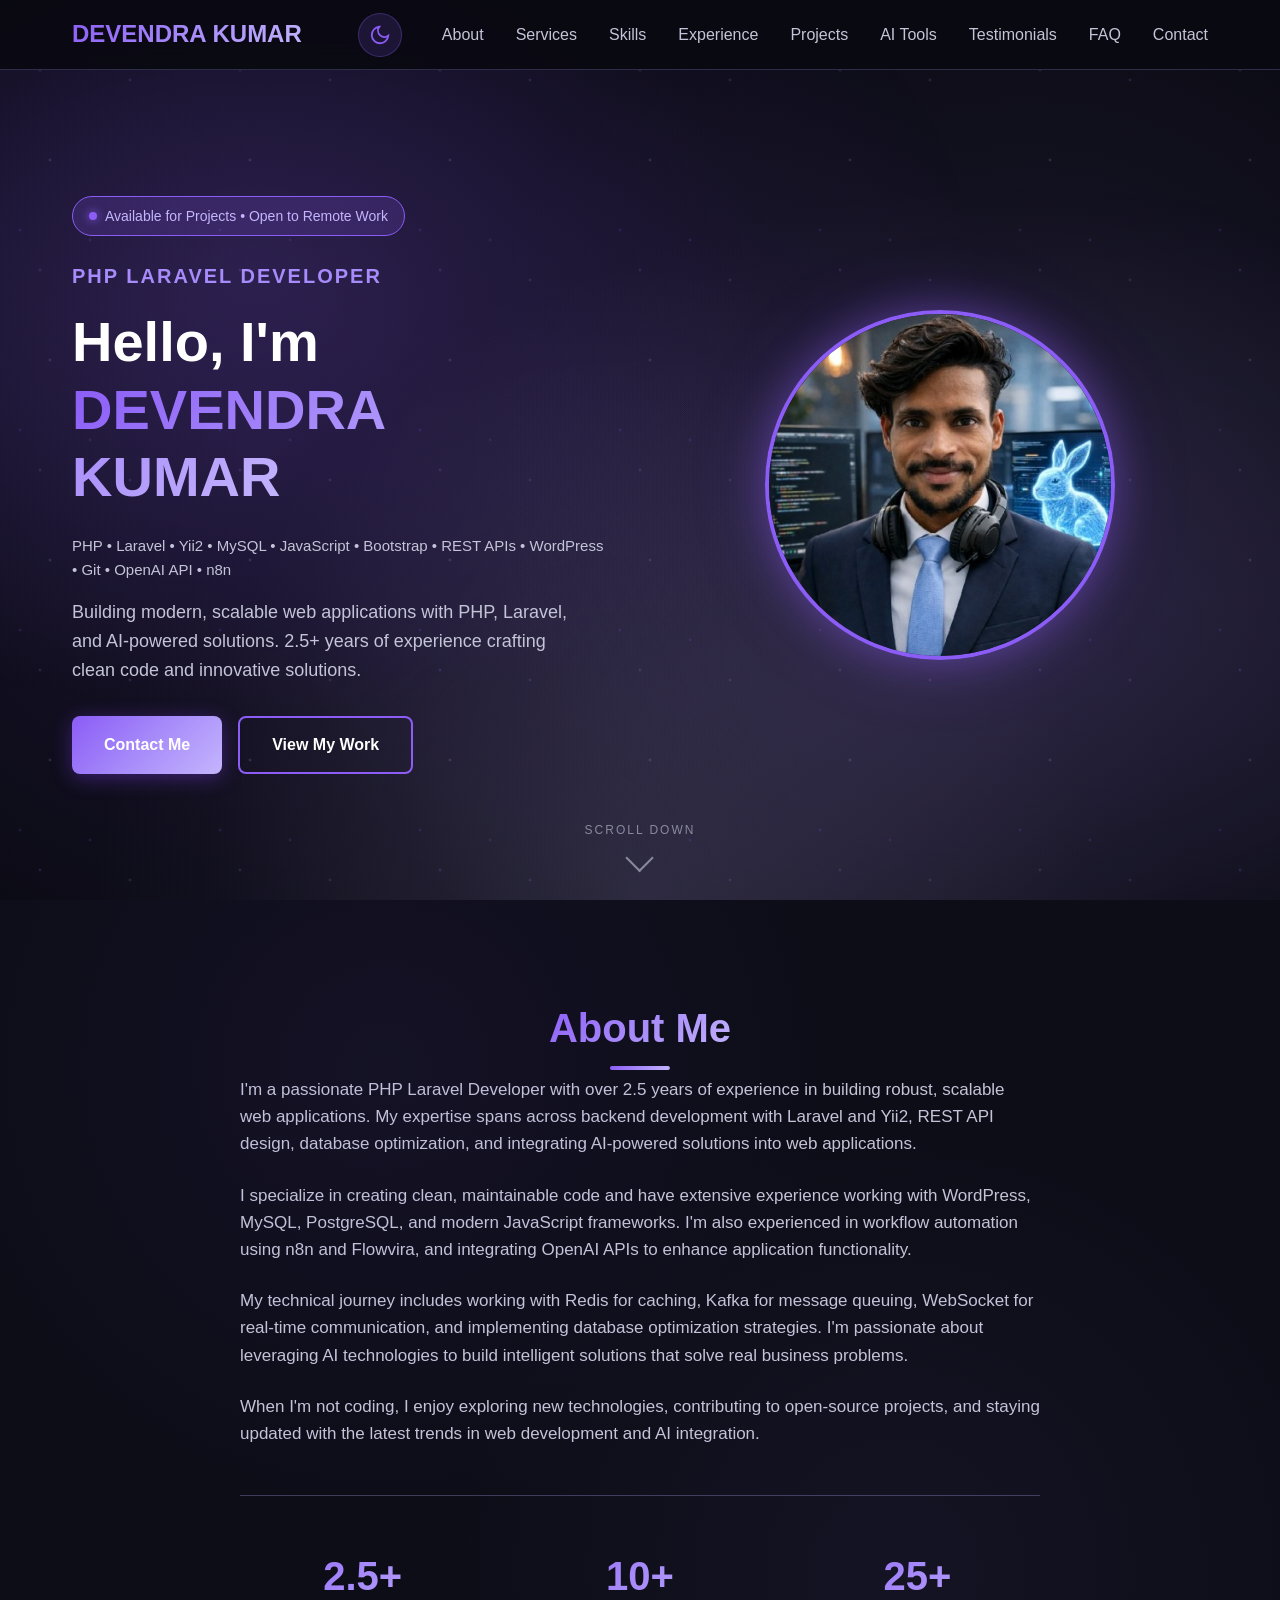
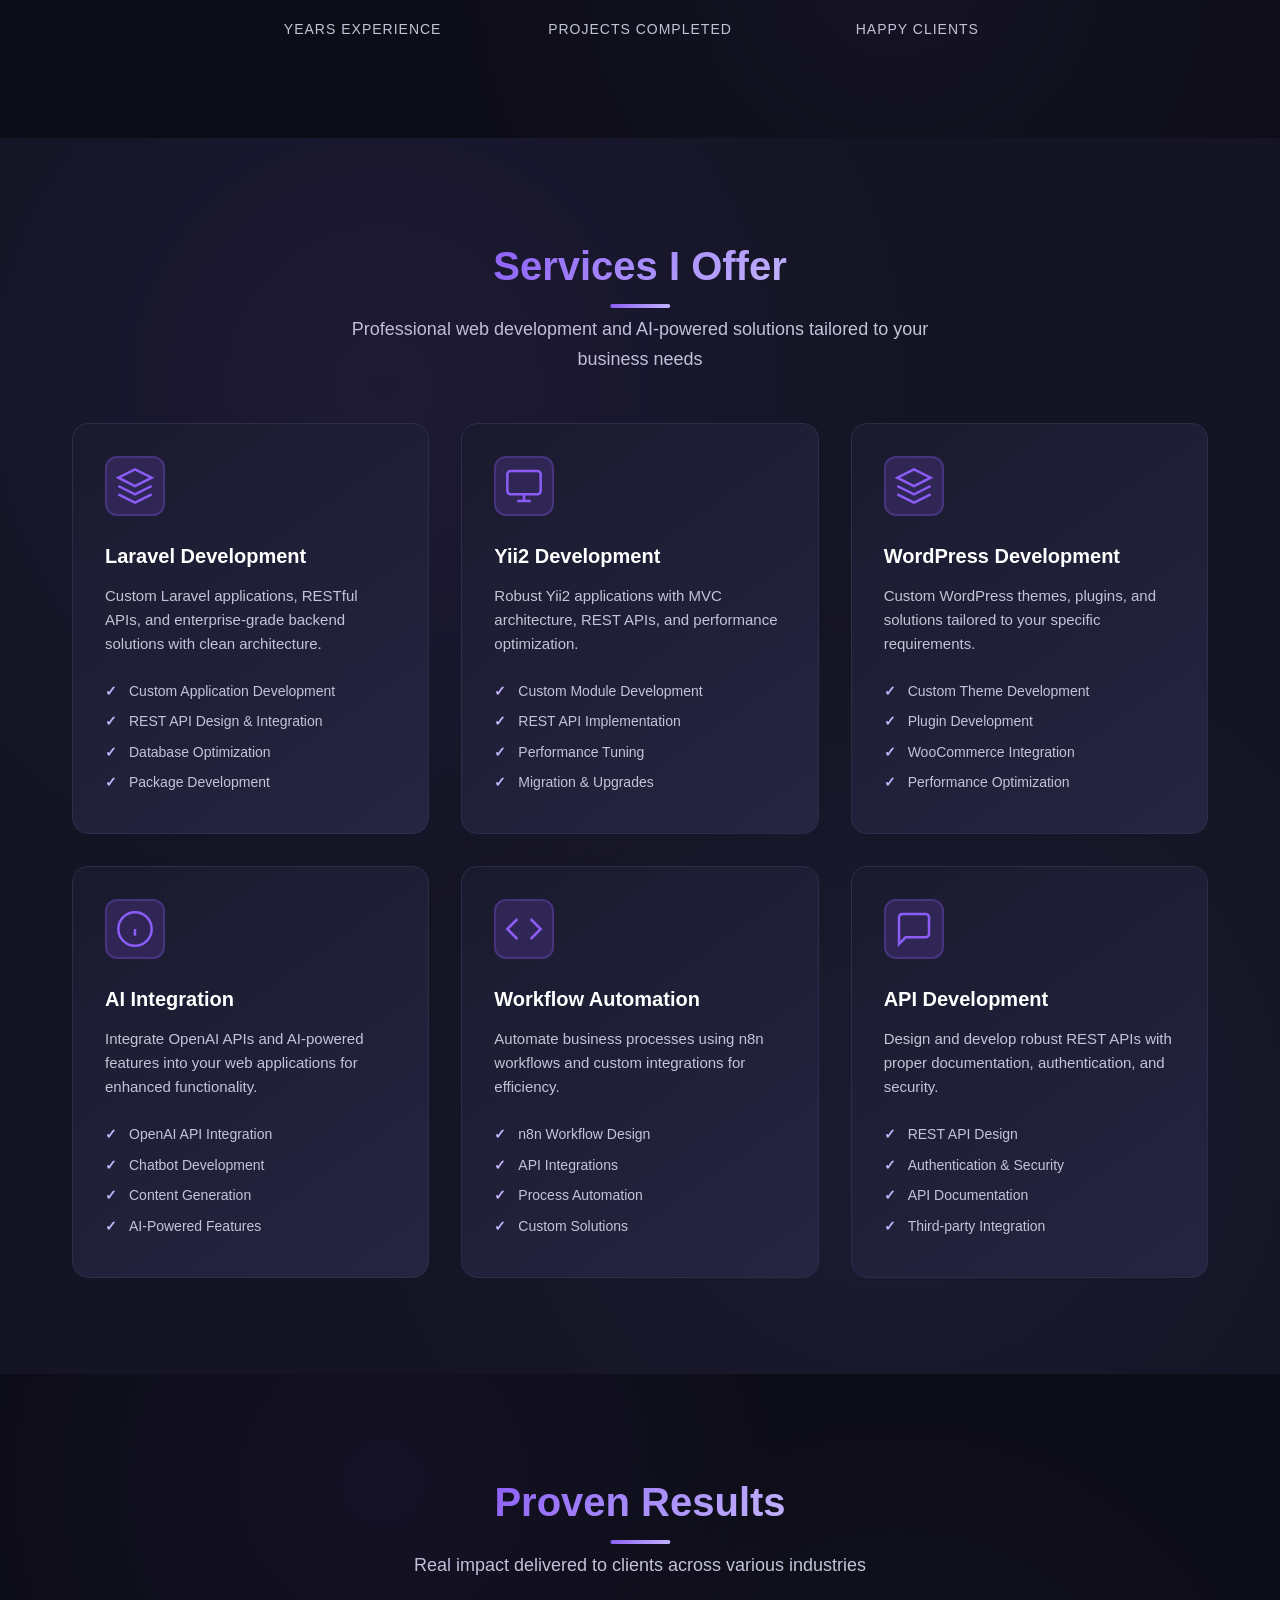
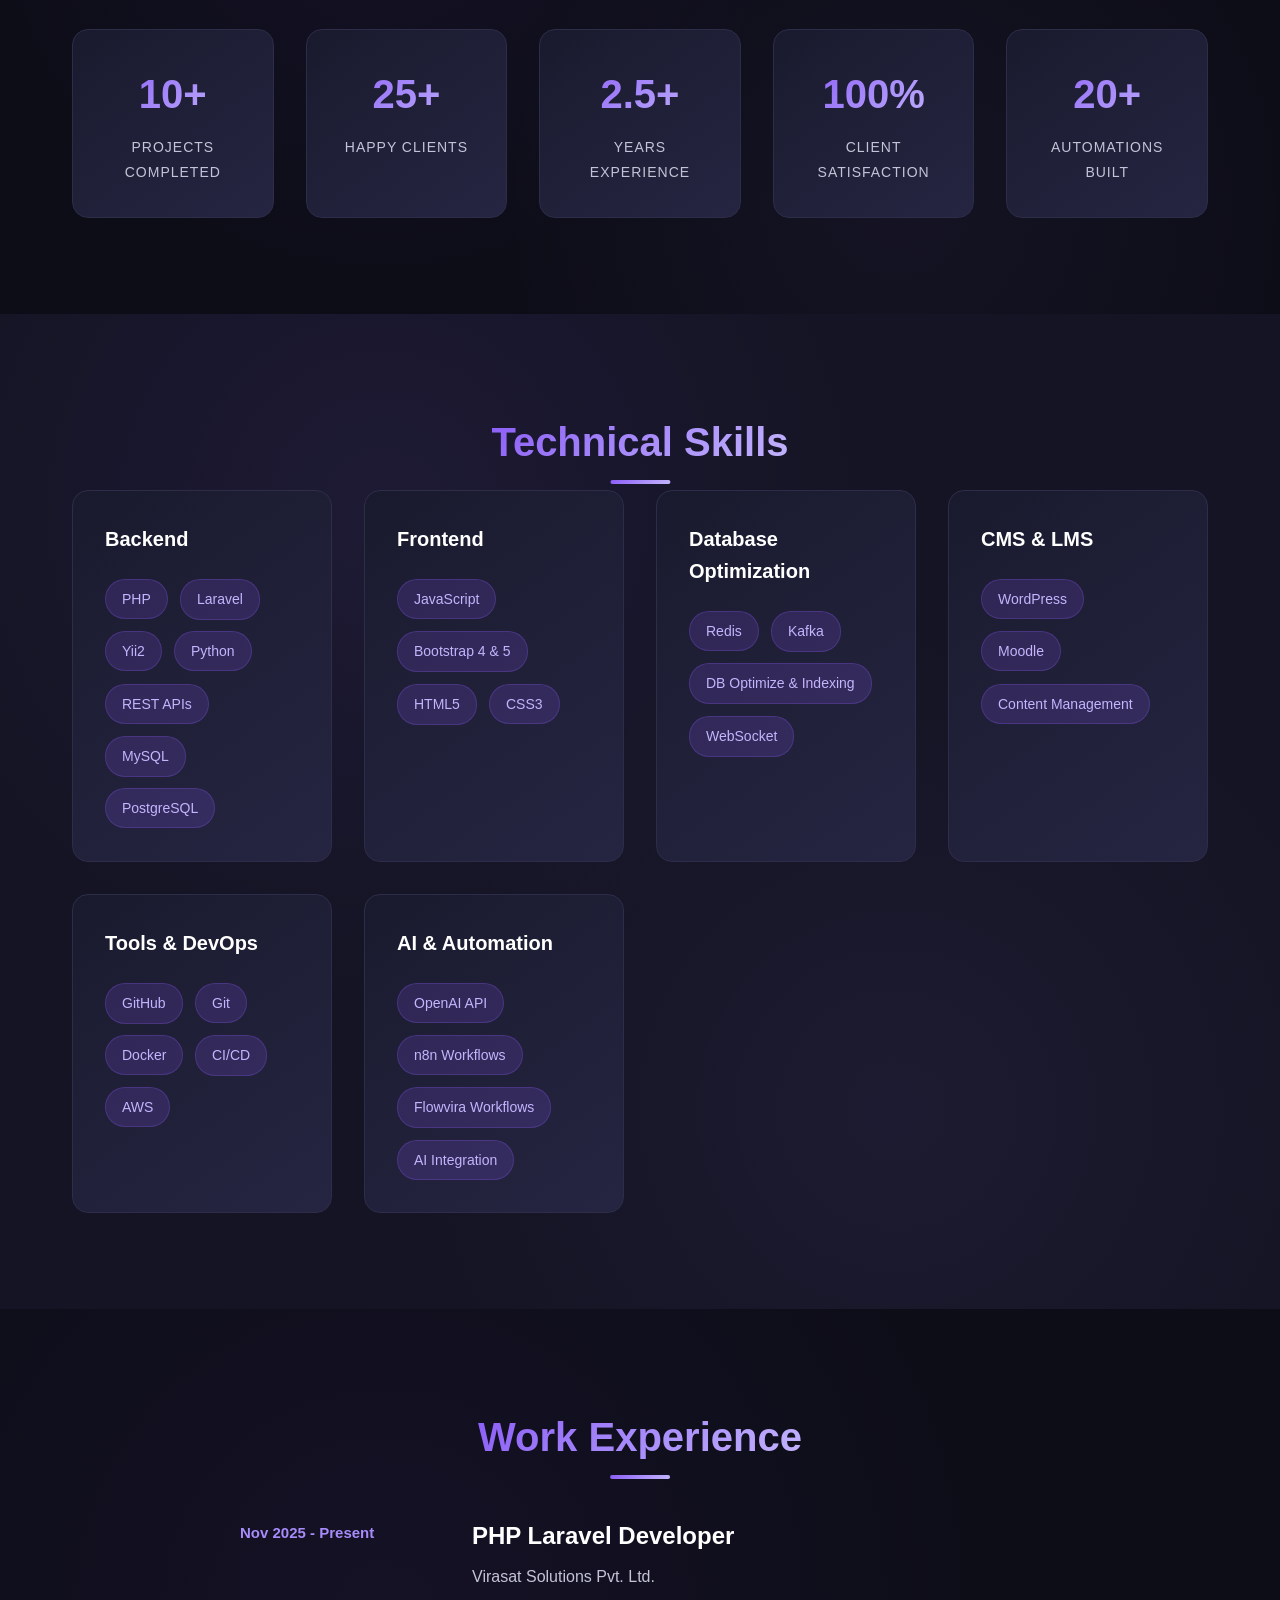
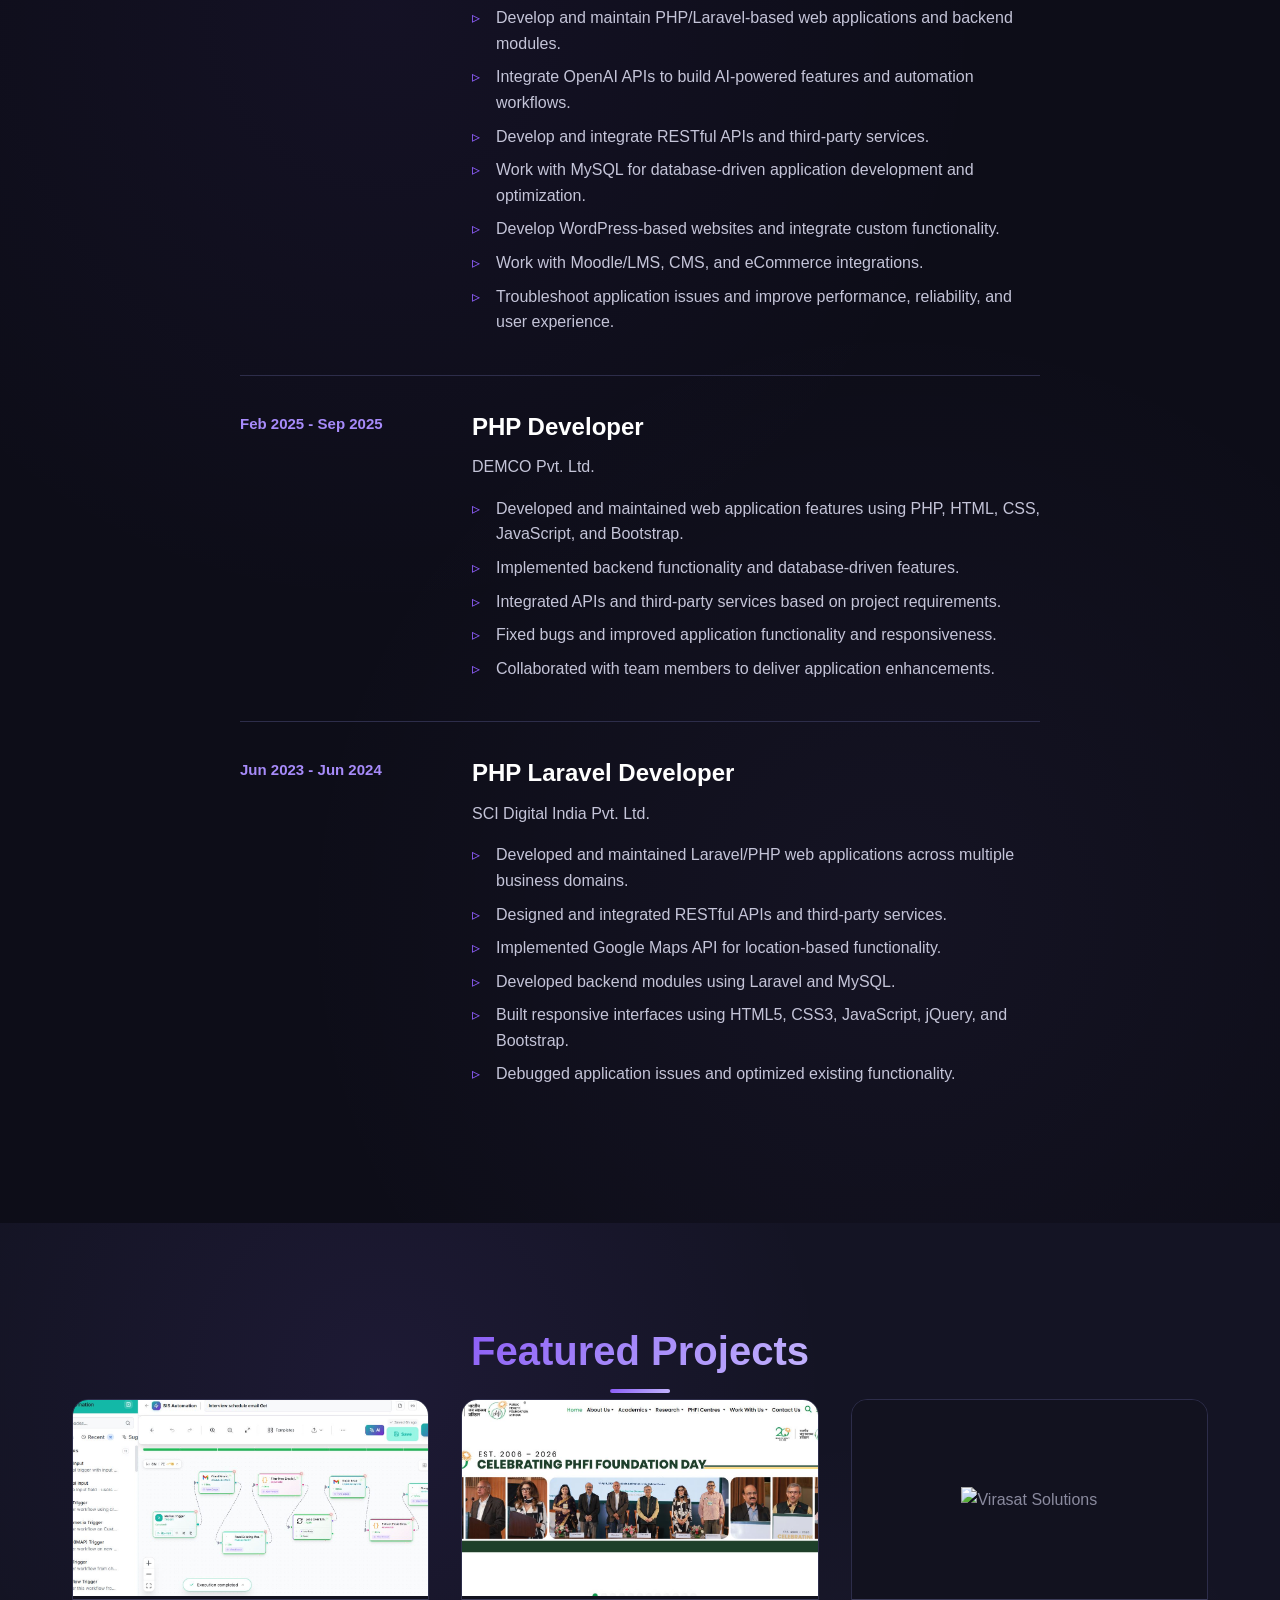
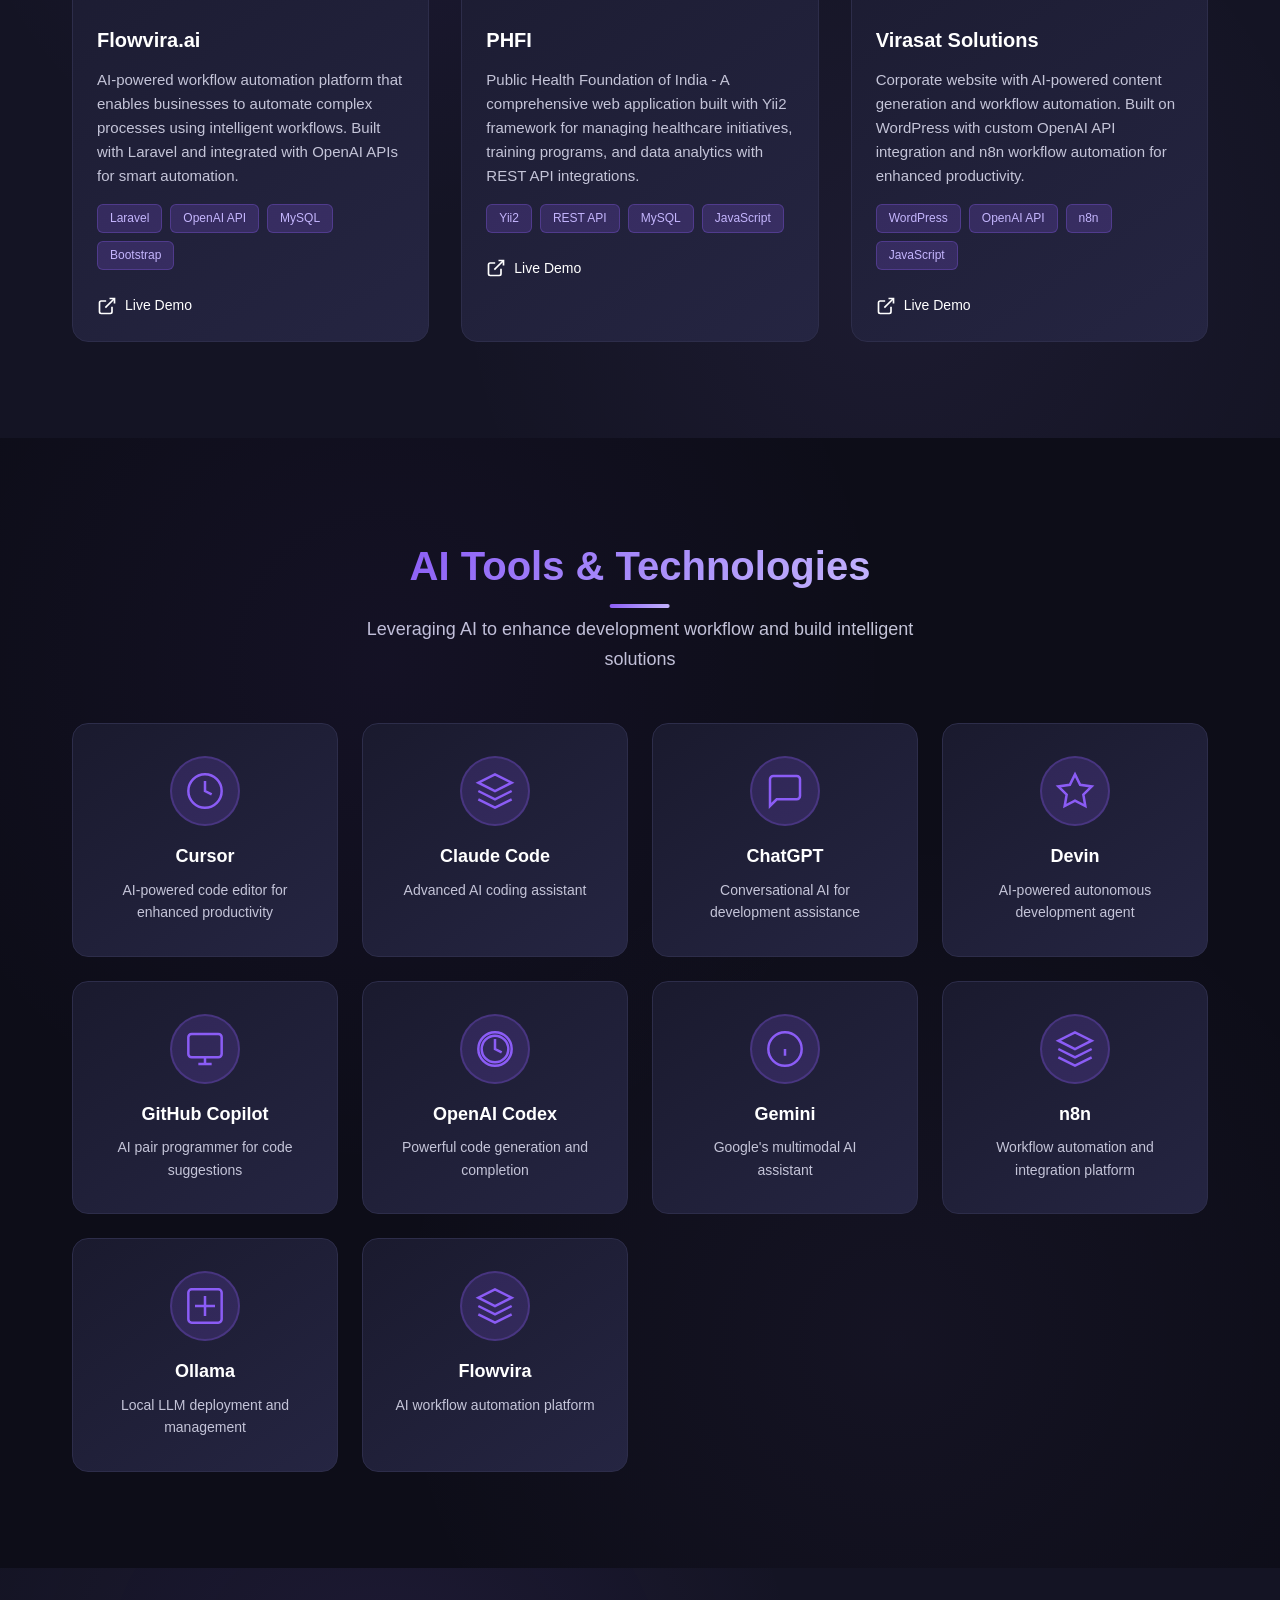
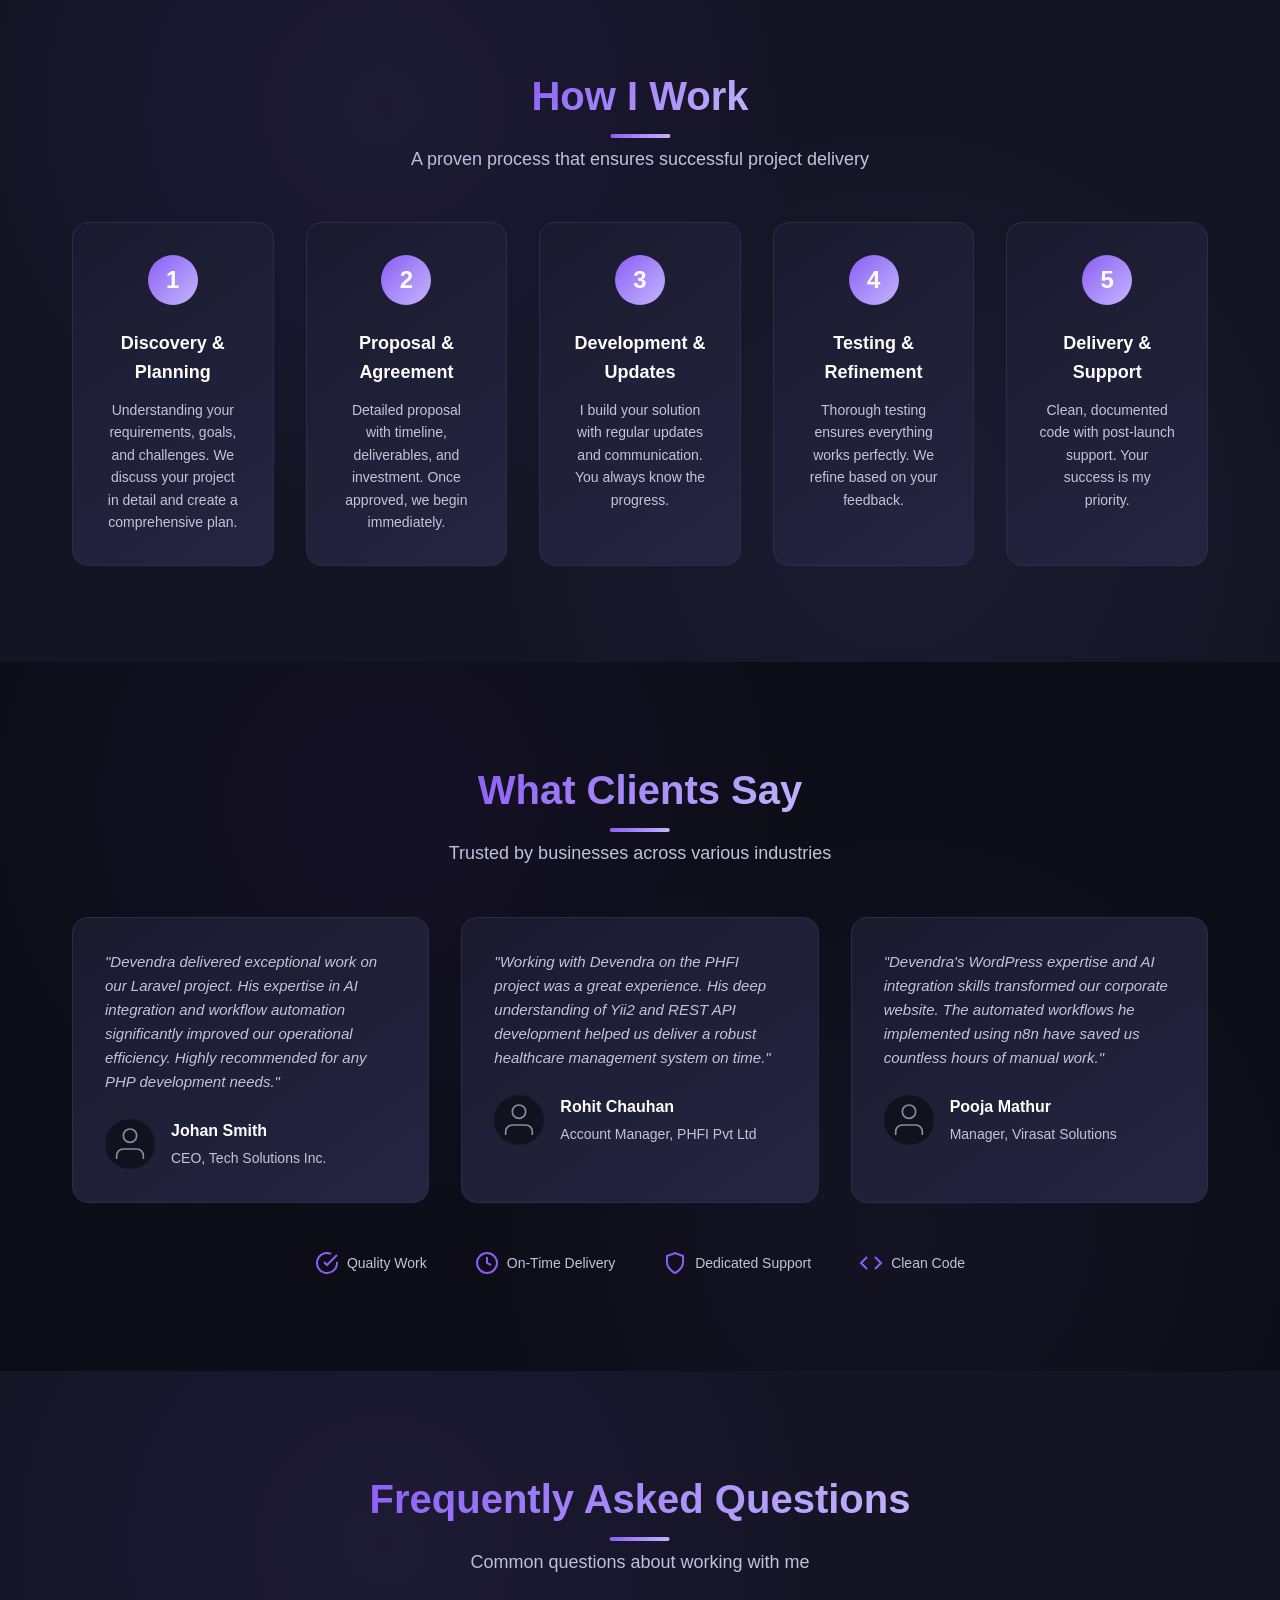
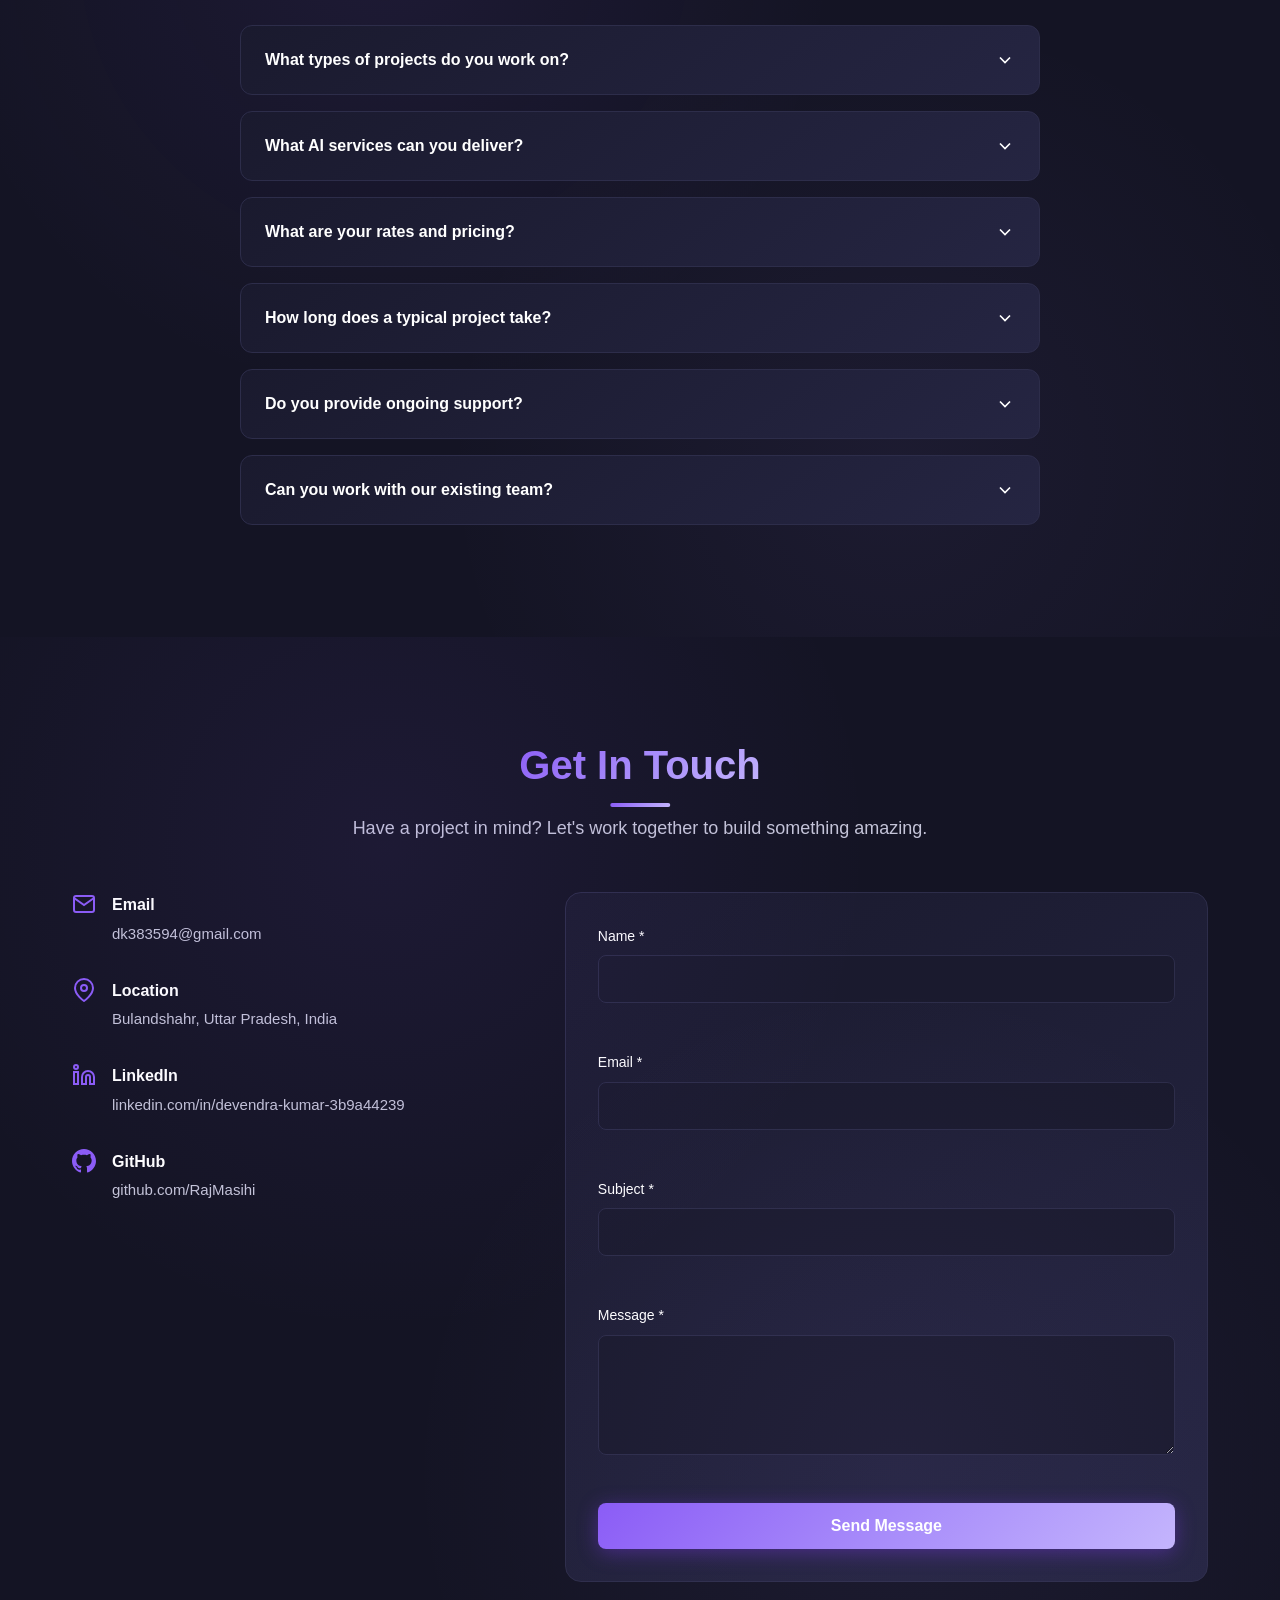
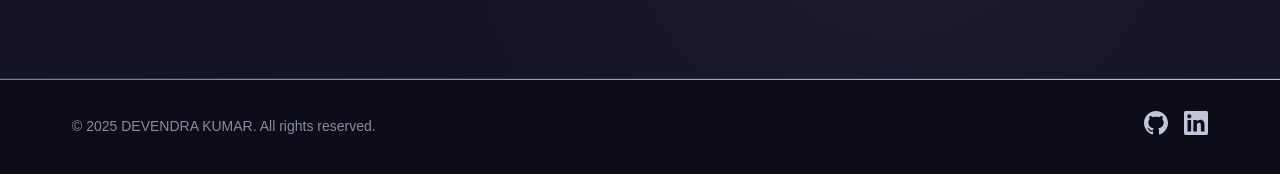
==== commit 78e2be07: "new update light mode add" ====
--- a/index.html
+++ b/index.html
@@ -21,9 +21,6 @@
     
     <title>DEVENDRA KUMAR - PHP Laravel Developer Portfolio</title>
     
-    <!-- Favicon -->
-    <link rel="icon" type="image/x-icon" href="assets/favicon.ico">
-    
     <!-- CSS -->
     <link rel="stylesheet" href="css/style.css">
 </head>
@@ -36,6 +33,22 @@
                 <span></span>
                 <span></span>
                 <span></span>
+            </button>
+            <button class="theme-toggle" id="themeToggle" aria-label="Toggle dark/light mode">
+                <svg class="moon-icon" viewBox="0 0 24 24" fill="none" stroke="currentColor" stroke-width="2">
+                    <path d="M21 12.79A9 9 0 1 1 11.21 3 7 7 0 0 0 21 12.79z"></path>
+                </svg>
+                <svg class="sun-icon" viewBox="0 0 24 24" fill="none" stroke="currentColor" stroke-width="2">
+                    <circle cx="12" cy="12" r="5"></circle>
+                    <line x1="12" y1="1" x2="12" y2="3"></line>
+                    <line x1="12" y1="21" x2="12" y2="23"></line>
+                    <line x1="4.22" y1="4.22" x2="5.64" y2="5.64"></line>
+                    <line x1="18.36" y1="18.36" x2="19.78" y2="19.78"></line>
+                    <line x1="1" y1="12" x2="3" y2="12"></line>
+                    <line x1="21" y1="12" x2="23" y2="12"></line>
+                    <line x1="4.22" y1="19.78" x2="5.64" y2="18.36"></line>
+                    <line x1="18.36" y1="5.64" x2="19.78" y2="4.22"></line>
+                </svg>
             </button>
             <ul class="nav-links" id="navLinks">
                 <li><a href="#about" class="nav-link">About</a></li>
@@ -70,7 +83,7 @@
                         2.5+ years of experience crafting clean code and innovative solutions.
                     </p>
                     <div class="hero-buttons">
-                        <a href="#contact" class="btn btn-primary">Contect Me</a>
+                        <a href="#contact" class="btn btn-primary">Contact Me</a>
                         <a href="#projects" class="btn btn-secondary">View My Work</a>
                     </div>
                 </div>
@@ -393,7 +406,7 @@
                 <div class="experience-item">
                     <div class="experience-date">Jun 2023 - Jun 2024</div>
                     <div class="experience-content">
-                        <h3 class="experience-title">PHP Larave Developer</h3>
+                        <h3 class="experience-title">PHP Laravel Developer</h3>
                         <p class="experience-company">SCI Digital India Pvt. Ltd.</p>
                         <ul class="experience-responsibilities">
                             <li>Developed and maintained Laravel/PHP web applications across multiple business domains.</li>
@@ -486,7 +499,7 @@
                         <div class="project-tech">
                             <span class="tech-tag">WordPress</span>
                             <span class="tech-tag">OpenAI API</span>
-                            <span class="skill-tag">n8n</span>
+                            <span class="tech-tag">n8n</span>
                             <span class="tech-tag">JavaScript</span>
                         </div>
                         <div class="project-links">
--- a/css/style.css
+++ b/css/style.css
@@ -182,6 +182,7 @@
     justify-content: space-between;
     align-items: center;
     height: 100%;
+    gap: 1rem;
 }
 
 .logo {
@@ -710,7 +711,8 @@
     transition: var(--transition-bounce);
     border: 1px solid rgba(139, 92, 246, 0.25);
     cursor: default;
-    opacity: 0;
+    opacity: 1;
+    display: inline-block;
 }
 
 .skill-tag:hover {
@@ -1573,6 +1575,21 @@
 @media (max-width: 768px) {
     :root {
         --nav-height: 60px;
+    }
+
+    .navbar .container {
+        gap: 0.5rem;
+    }
+
+    .theme-toggle {
+        width: 40px;
+        height: 40px;
+        margin-left: 0.5rem;
+    }
+
+    .theme-toggle svg {
+        width: 20px;
+        height: 20px;
     }
 
     .nav-links {
@@ -1593,6 +1610,10 @@
         border-bottom: 1px solid var(--border-color);
     }
 
+    [data-theme="light"] .nav-links {
+        background: rgba(255, 255, 255, 0.98);
+    }
+
     .nav-links.active {
         transform: translateY(0);
         opacity: 1;
@@ -1700,6 +1721,184 @@
 
     .section-title {
         font-size: 1.75rem;
+    }
+}
+
+/* ==========================================
+   Light Mode Theme
+   ========================================== */
+[data-theme="light"] {
+    /* Background Colors - Light Professional Palette */
+    --bg-primary: #ffffff;
+    --bg-secondary: #f8f9fa;
+    --bg-tertiary: #f1f3f5;
+    --bg-card: #ffffff;
+    --bg-highlight: #e9ecef;
+
+    /* Section Backgrounds */
+    --section-dark: #ffffff;
+    --section-mid: #f8f9fa;
+    --section-light: #f1f3f5;
+
+    /* Text Colors */
+    --text-primary: #1a1a2e;
+    --text-secondary: #4a4a5e;
+    --text-muted: #6a6a7e;
+    --text-dim: #8a8a9e;
+
+    /* Accent Colors - Professional Purple/Blue Gradient */
+    --accent-primary: #7c3aed;
+    --accent-secondary: #8b5cf6;
+    --accent-tertiary: #a78bfa;
+    --accent-glow: rgba(124, 58, 237, 0.2);
+
+    /* Gradients */
+    --accent-gradient: linear-gradient(135deg, #7c3aed 0%, #8b5cf6 50%, #a78bfa 100%);
+    --accent-hover: linear-gradient(135deg, #8b5cf6 0%, #a78bfa 50%, #c4b5fd 100%);
+    --bg-gradient: linear-gradient(180deg, var(--bg-primary) 0%, var(--bg-secondary) 50%, var(--bg-tertiary) 100%);
+    --card-gradient: linear-gradient(145deg, #ffffff 0%, #f8f9fa 100%);
+    --section-gradient: linear-gradient(180deg, var(--section-dark) 0%, var(--section-mid) 100%);
+
+    /* Border & UI */
+    --border-color: #dee2e6;
+    --border-light: #e9ecef;
+    --border-dim: #ced4da;
+
+    /* Shadows with color */
+    --shadow-sm: 0 2px 8px rgba(0, 0, 0, 0.08);
+    --shadow-md: 0 4px 20px rgba(0, 0, 0, 0.1);
+    --shadow-lg: 0 8px 40px rgba(0, 0, 0, 0.12);
+    --shadow-glow: 0 0 40px rgba(124, 58, 237, 0.15);
+    --shadow-card: 0 4px 24px rgba(0, 0, 0, 0.08);
+}
+
+/* Light mode specific adjustments */
+[data-theme="light"] body::before {
+    background-image:
+        radial-gradient(circle at 20% 50%, rgba(124, 58, 237, 0.08) 0%, transparent 50%),
+        radial-gradient(circle at 80% 50%, rgba(139, 92, 246, 0.06) 0%, transparent 50%),
+        radial-gradient(circle at 50% 100%, rgba(167, 139, 250, 0.04) 0%, transparent 50%);
+}
+
+[data-theme="light"] body::after {
+    background-image:
+        radial-gradient(2px 2px at 20px 30px, rgba(124, 58, 237, 0.3), transparent),
+        radial-gradient(2px 2px at 40px 70px, rgba(139, 92, 246, 0.3), transparent),
+        radial-gradient(2px 2px at 50px 160px, rgba(167, 139, 250, 0.3), transparent),
+        radial-gradient(2px 2px at 90px 40px, rgba(124, 58, 237, 0.3), transparent),
+        radial-gradient(2px 2px at 130px 80px, rgba(139, 92, 246, 0.3), transparent);
+    opacity: 0.4;
+}
+
+[data-theme="light"] .navbar {
+    background: rgba(255, 255, 255, 0.95);
+}
+
+[data-theme="light"] .navbar.scrolled {
+    background: rgba(255, 255, 255, 0.98);
+}
+
+[data-theme="light"] .hero {
+    background:
+        radial-gradient(ellipse at 20% 30%, rgba(124, 58, 237, 0.12) 0%, transparent 50%),
+        radial-gradient(ellipse at 80% 70%, rgba(139, 92, 246, 0.08) 0%, transparent 50%),
+        radial-gradient(ellipse at 50% 100%, rgba(167, 139, 250, 0.05) 0%, transparent 50%);
+}
+
+[data-theme="light"] .section::before {
+    background-image:
+        radial-gradient(circle at 30% 20%, rgba(124, 58, 237, 0.04) 0%, transparent 40%),
+        radial-gradient(circle at 70% 80%, rgba(139, 92, 246, 0.03) 0%, transparent 40%);
+}
+
+[data-theme="light"] .section-alt::before {
+    background-image:
+        radial-gradient(circle at 30% 20%, rgba(124, 58, 237, 0.05) 0%, transparent 40%),
+        radial-gradient(circle at 70% 80%, rgba(139, 92, 246, 0.04) 0%, transparent 40%);
+}
+
+[data-theme="light"] .profile-photo {
+    border-color: var(--accent-primary);
+    box-shadow:
+        0 0 30px rgba(124, 58, 237, 0.3),
+        0 0 60px rgba(124, 58, 237, 0.15);
+}
+
+[data-theme="light"] .btn-primary {
+    box-shadow: 0 4px 20px rgba(124, 58, 237, 0.3);
+}
+
+[data-theme="light"] .btn-primary:hover {
+    box-shadow: 0 8px 30px rgba(124, 58, 237, 0.4);
+}
+
+[data-theme="light"] .btn-secondary {
+    border-color: var(--accent-primary);
+}
+
+[data-theme="light"] .nav-links {
+    background: rgba(255, 255, 255, 0.98);
+}
+
+/* ==========================================
+   Theme Toggle Button
+   ========================================== */
+.theme-toggle {
+    display: flex;
+    align-items: center;
+    justify-content: center;
+    width: 44px;
+    height: 44px;
+    background: rgba(139, 92, 246, 0.15);
+    border: 1px solid rgba(139, 92, 246, 0.3);
+    border-radius: 50%;
+    cursor: pointer;
+    transition: var(--transition-normal);
+    color: var(--accent-primary);
+    margin-left: 1rem;
+    z-index: 1002;
+    flex-shrink: 0;
+    position: relative;
+}
+
+.theme-toggle:hover {
+    background: rgba(139, 92, 246, 0.25);
+    border-color: var(--accent-primary);
+    transform: scale(1.1);
+    box-shadow: 0 0 20px rgba(139, 92, 246, 0.3);
+}
+
+.theme-toggle svg {
+    width: 22px;
+    height: 22px;
+    transition: var(--transition-normal);
+}
+
+.theme-toggle .sun-icon {
+    display: none;
+}
+
+.theme-toggle .moon-icon {
+    display: block;
+}
+
+[data-theme="light"] .theme-toggle .sun-icon {
+    display: block;
+}
+
+[data-theme="light"] .theme-toggle .moon-icon {
+    display: none;
+}
+
+/* Theme toggle rotation animation */
+.theme-toggle:hover svg {
+    transform: rotate(15deg);
+}
+
+/* Mobile adjustments for theme toggle */
+@media (max-width: 768px) {
+    .theme-toggle {
+        order: 3;
     }
 }
 
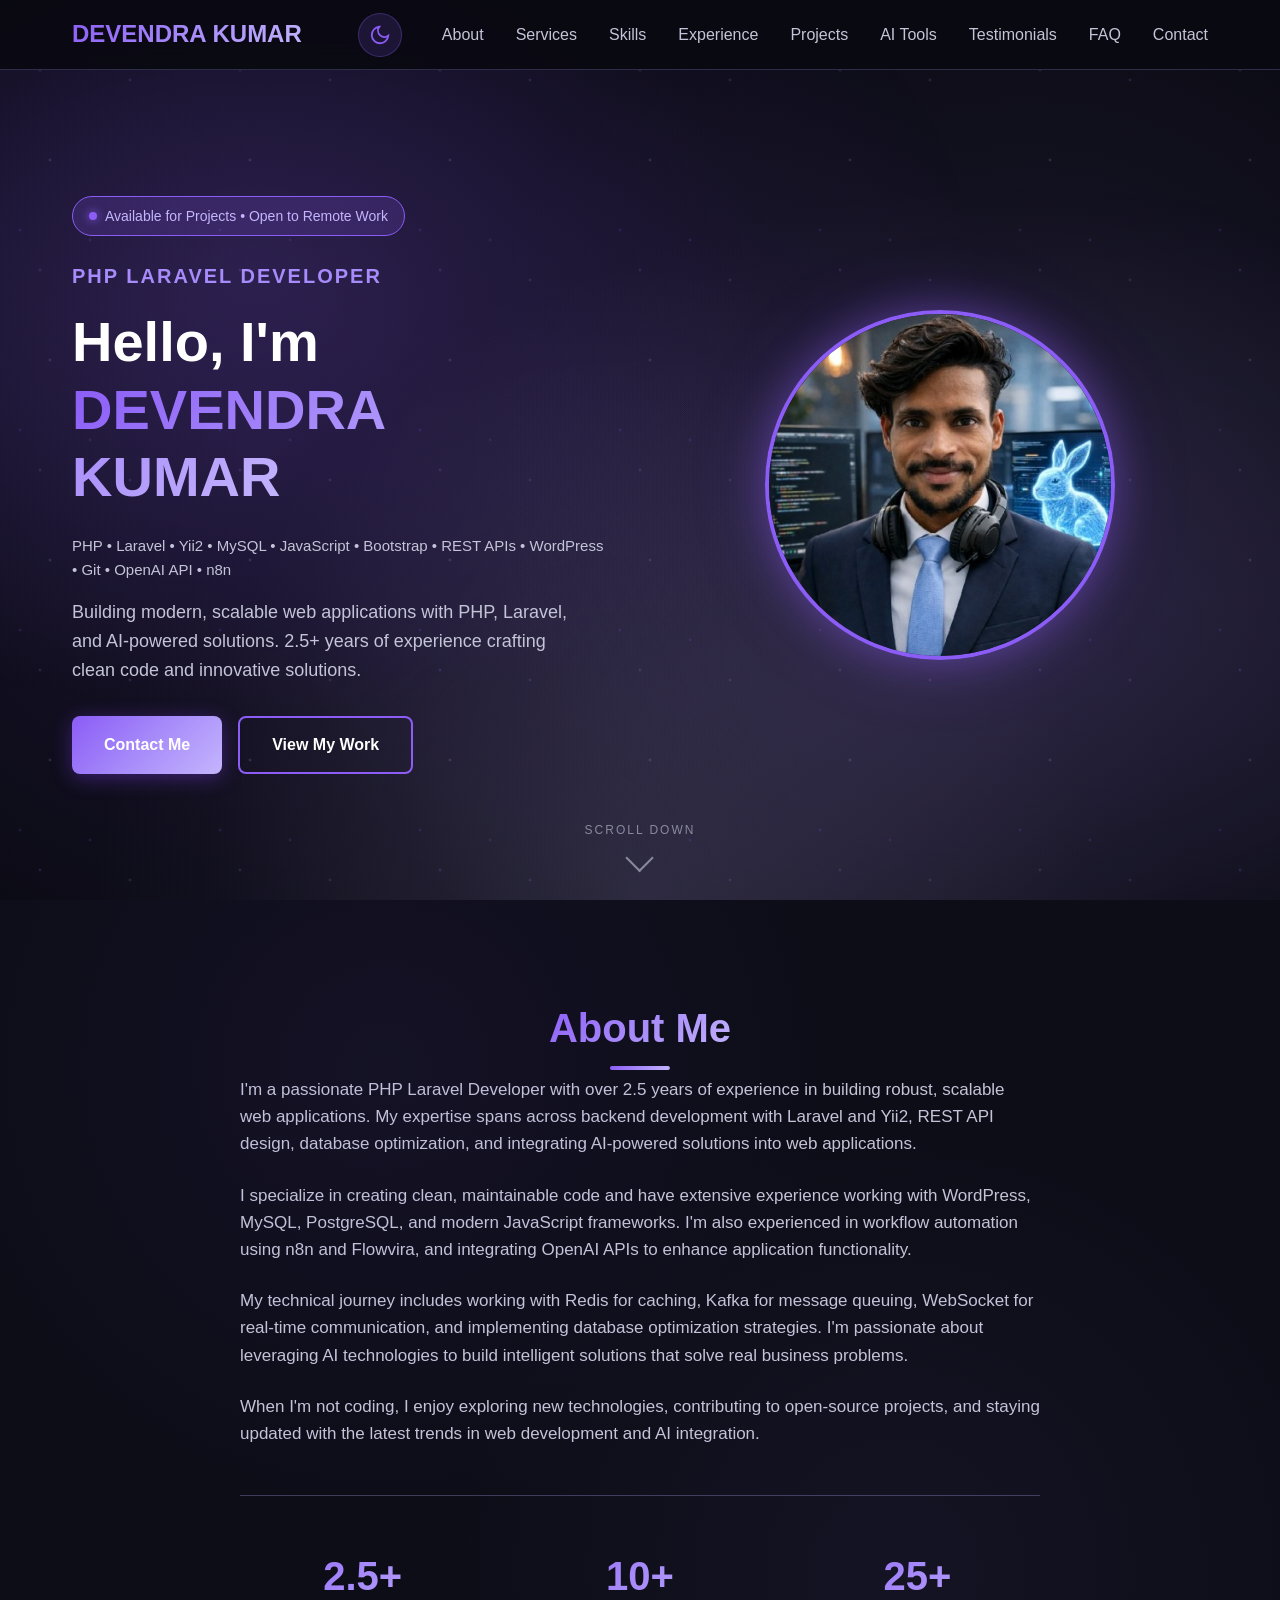
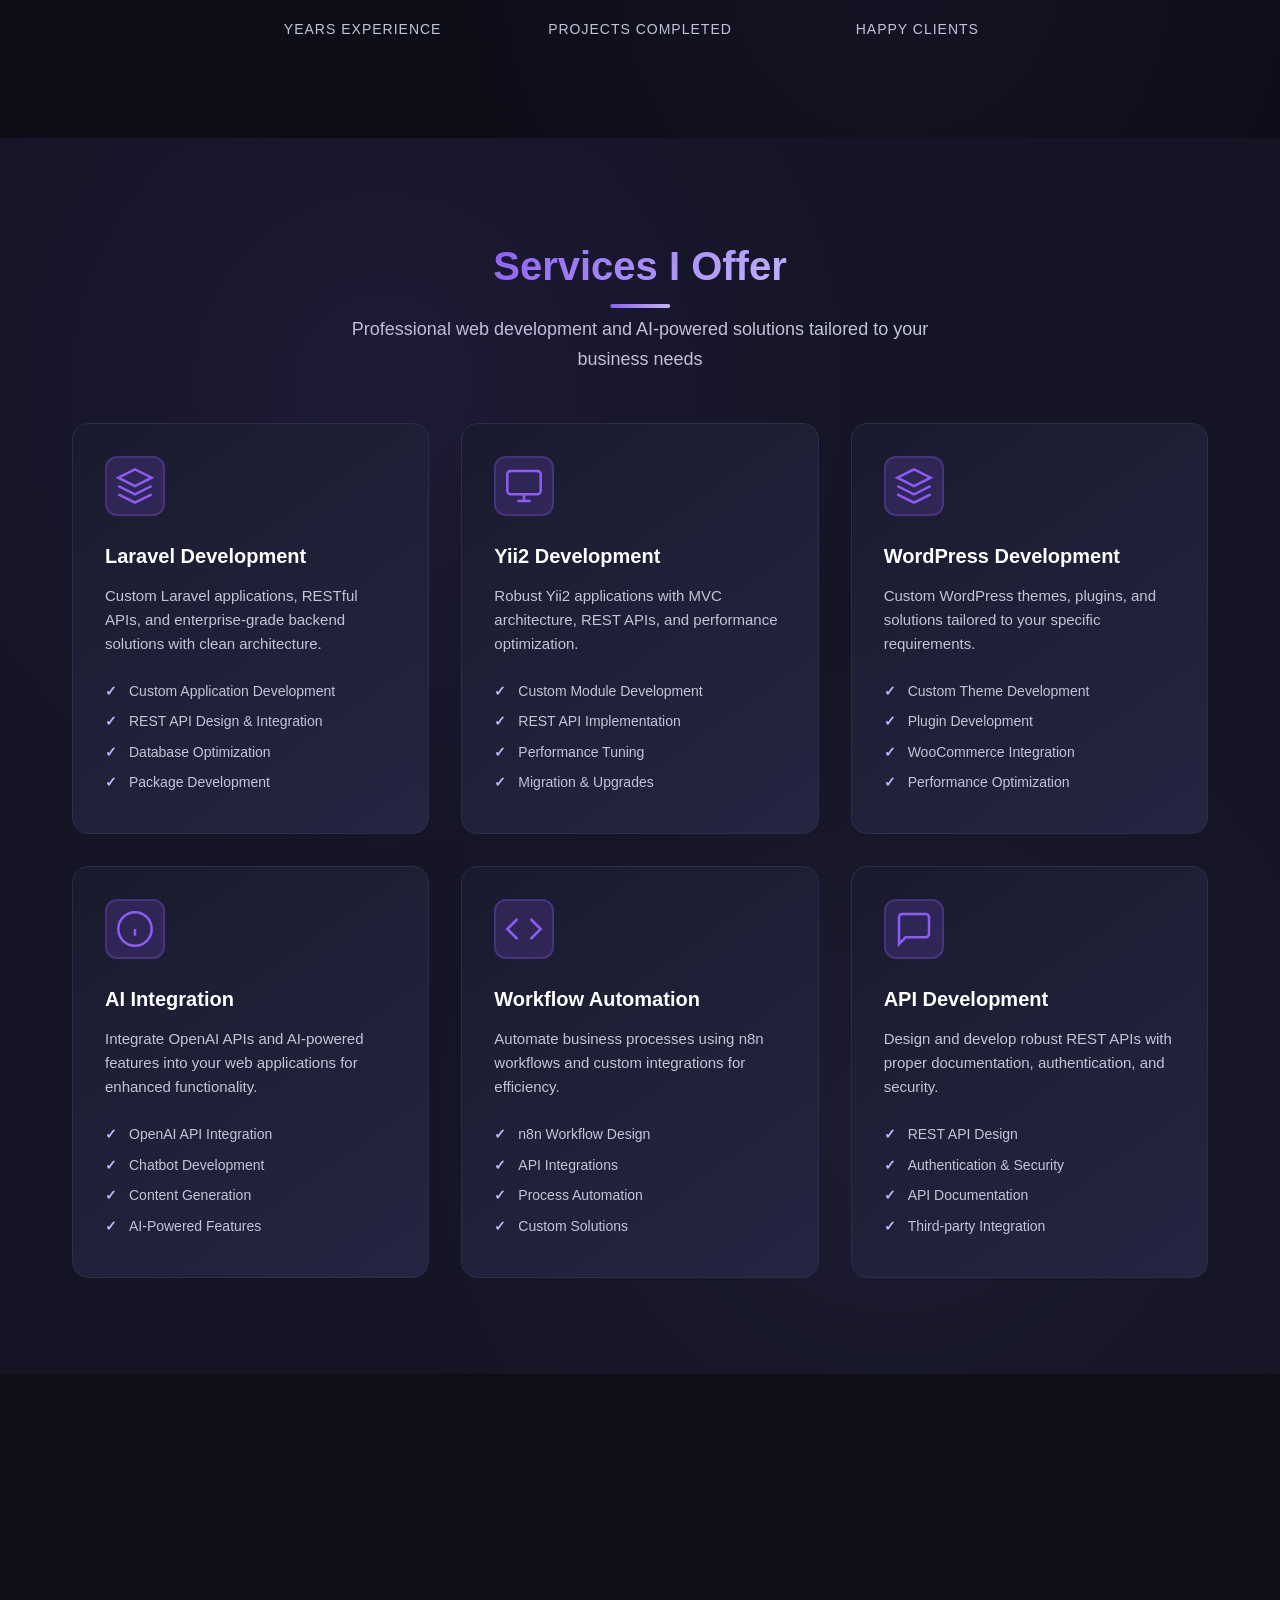
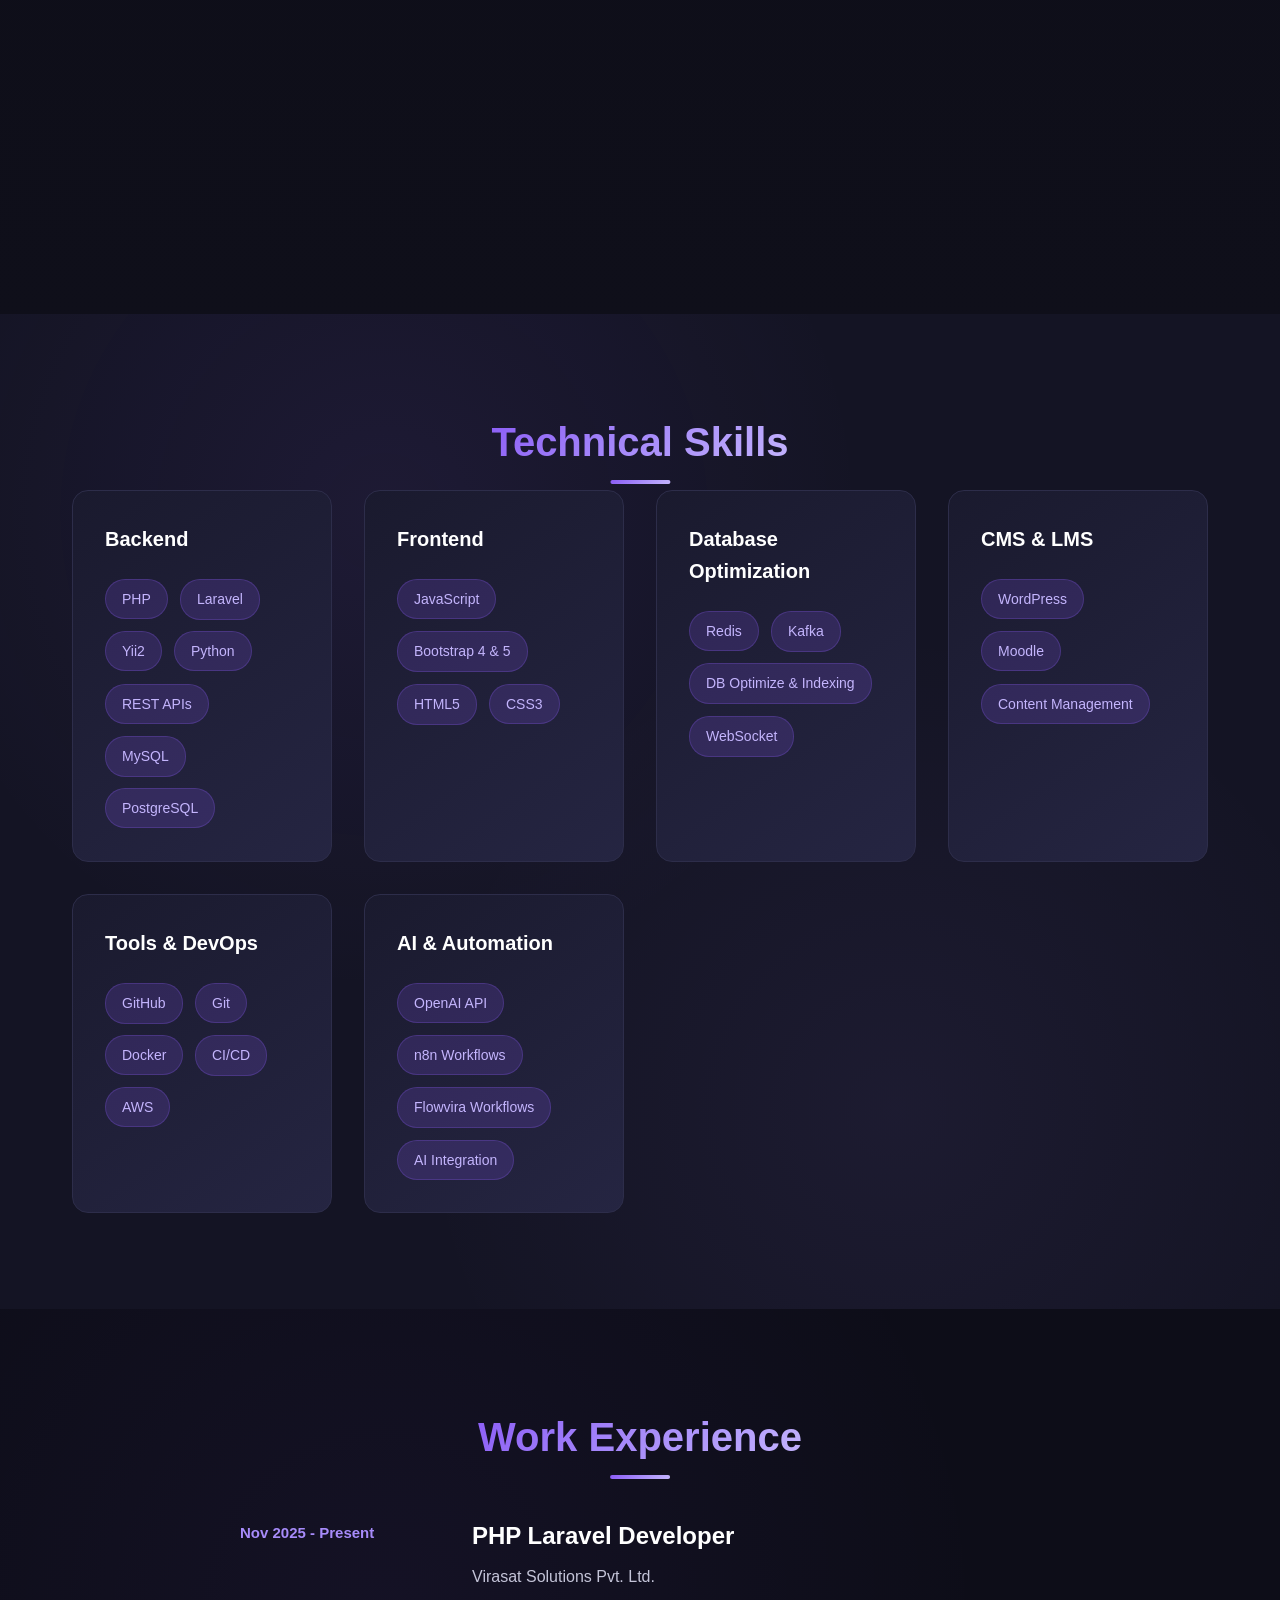
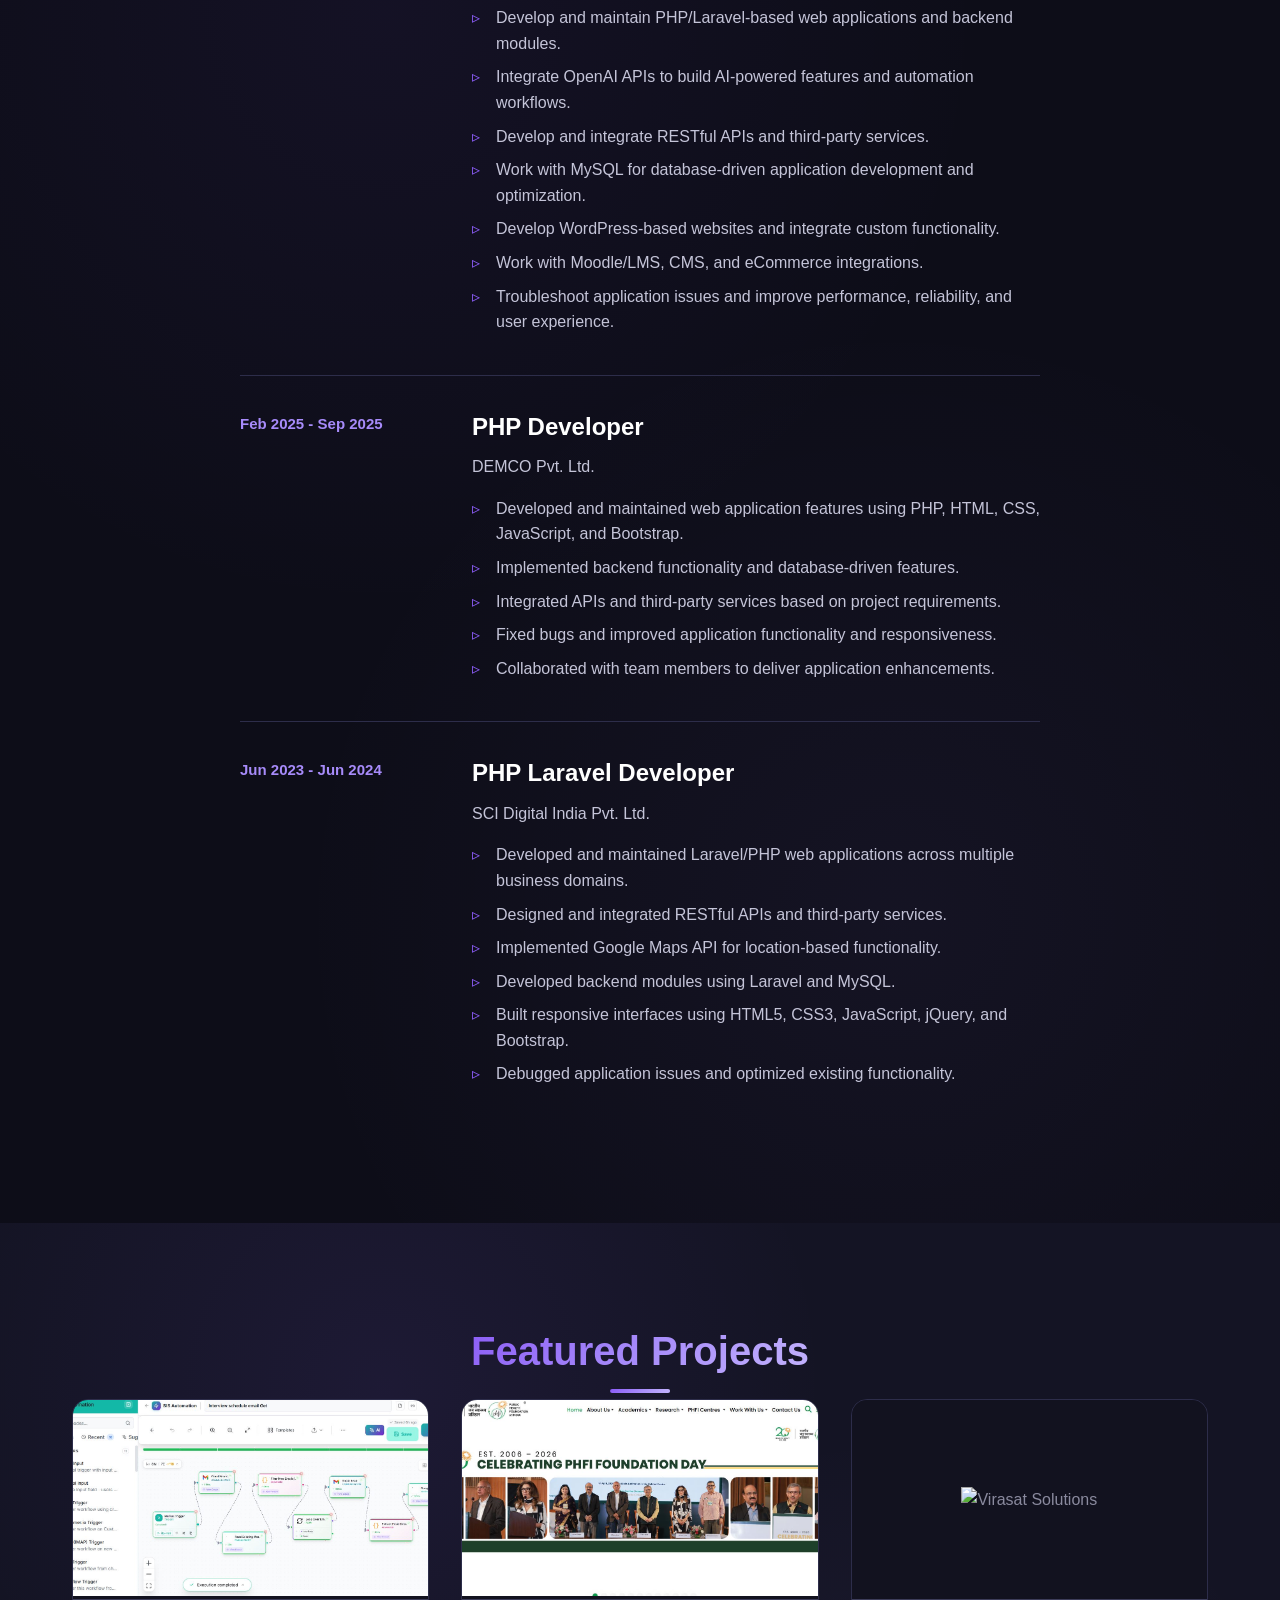
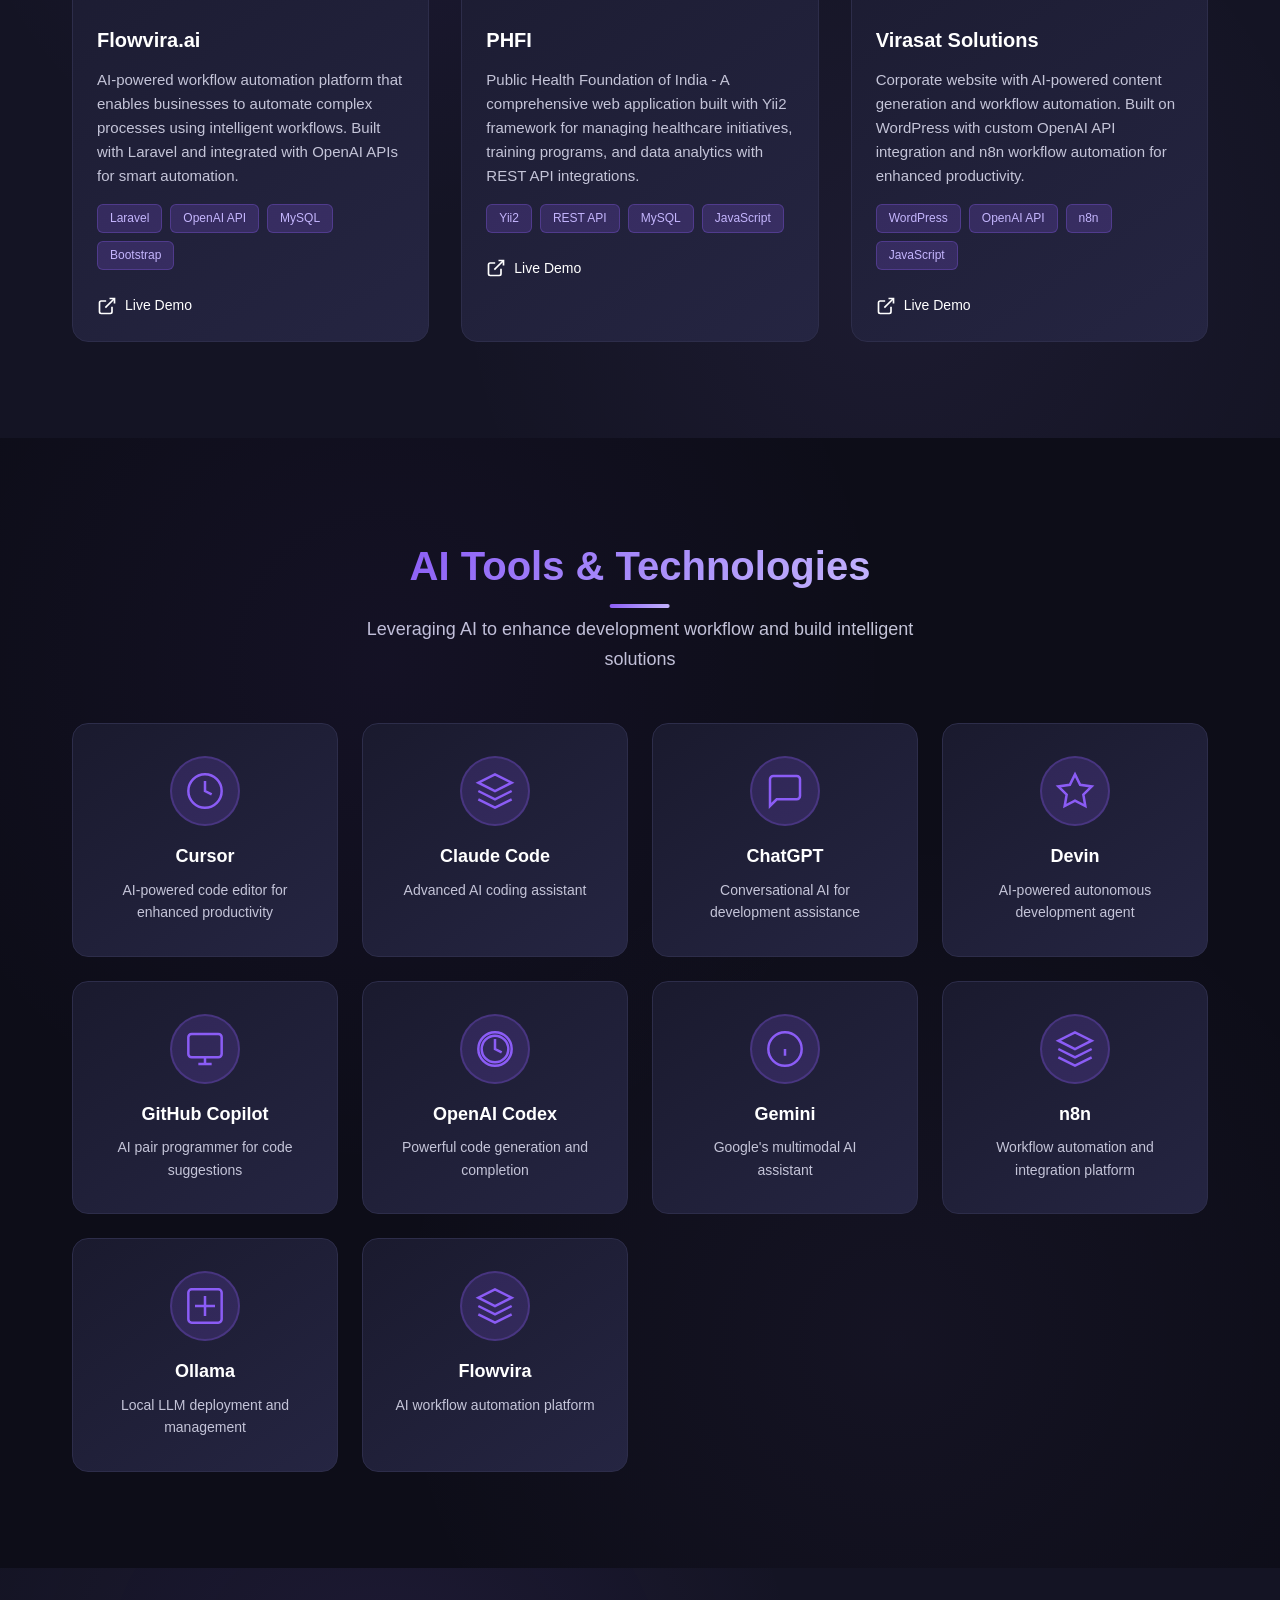
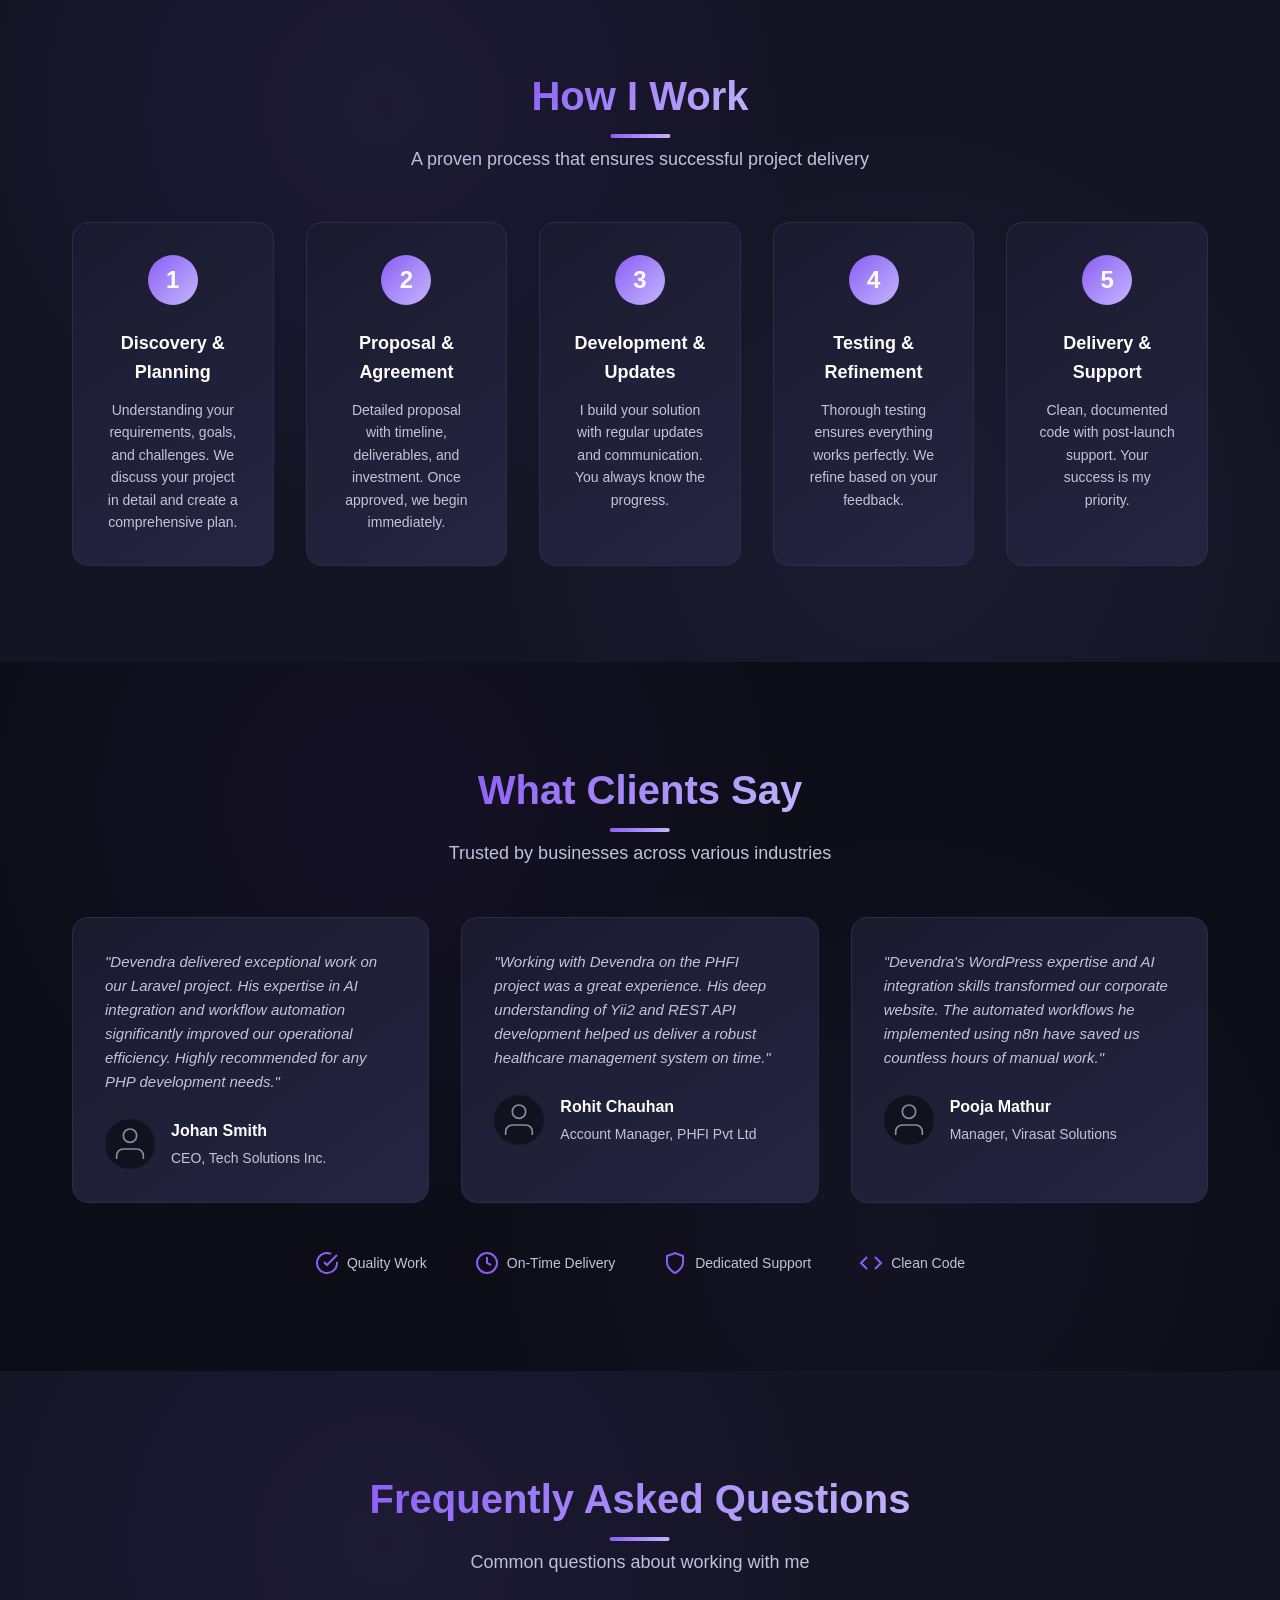
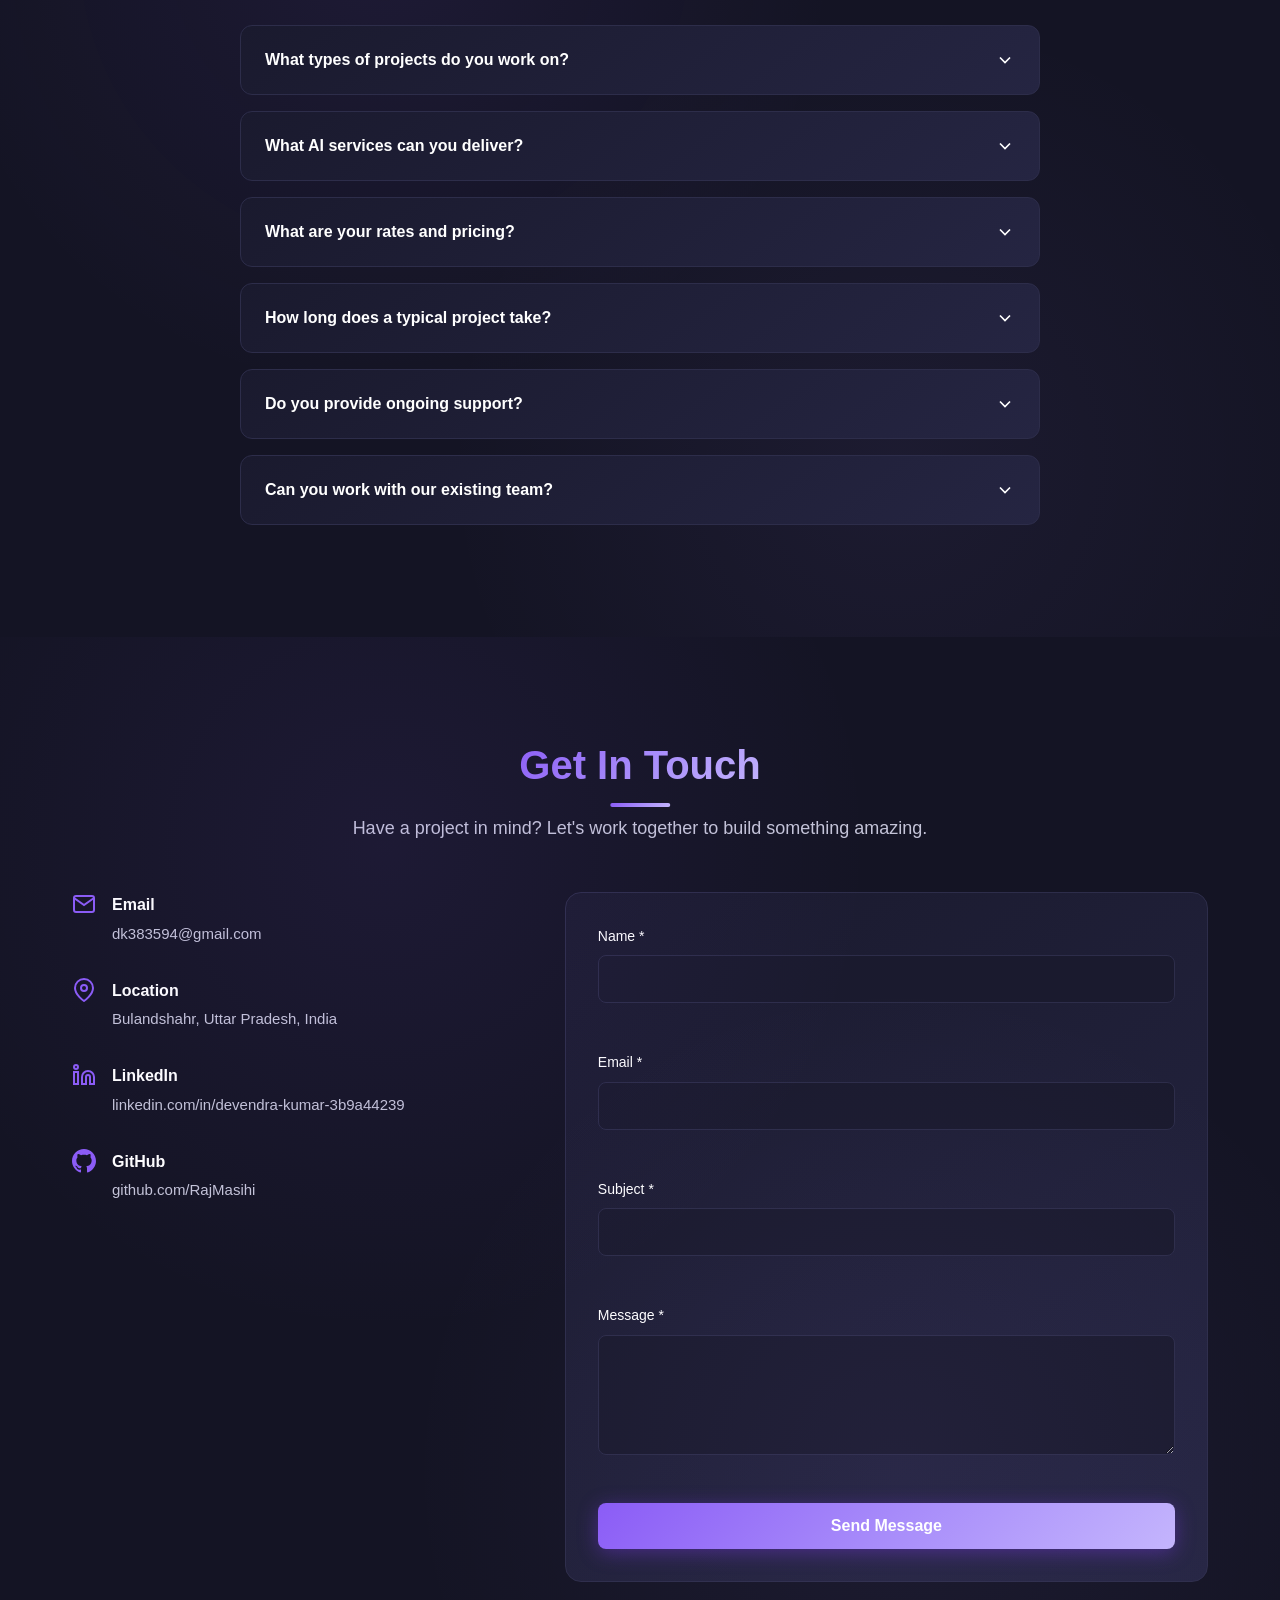
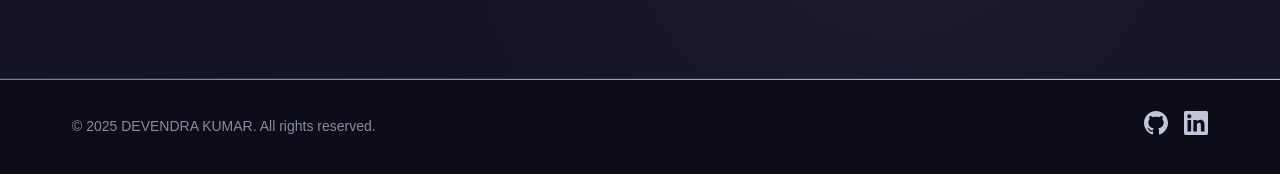
==== commit 678fa3b8: "new update" ====
--- a/index.html
+++ b/index.html
@@ -1,988 +1 @@
-<!DOCTYPE html>
-<html lang="en">
-<head>
-    <meta charset="UTF-8">
-    <meta name="viewport" content="width=device-width, initial-scale=1.0">
-    <meta name="description" content="Professional PHP Laravel Developer portfolio with 2.5+ years of experience. Specializing in Laravel, Yii2, REST APIs, and AI-powered solutions.">
-    <meta name="keywords" content="PHP Developer, Laravel Developer, Yii2, REST API, Web Developer, AI Integration, n8n, OpenAI">
-    <meta name="author" content="DEVENDRA KUMAR">
-    <meta name="robots" content="index, follow">
-    
-    <!-- Open Graph / Facebook -->
-    <meta property="og:type" content="website">
-    <meta property="og:title" content="DEVENDRA KUMAR - PHP Laravel Developer">
-    <meta property="og:description" content="Professional PHP Laravel Developer with 2.5+ years of experience. Building modern web applications and AI-powered solutions.">
-    <meta property="og:image" content="assets/og-image.jpg">
-    
-    <!-- Twitter -->
-    <meta name="twitter:card" content="summary_large_image">
-    <meta name="twitter:title" content="DEVENDRA KUMAR - PHP Laravel Developer">
-    <meta name="twitter:description" content="Professional PHP Laravel Developer with 2.5+ years of experience. Building modern web applications and AI-powered solutions.">
-    
-    <title>DEVENDRA KUMAR - PHP Laravel Developer Portfolio</title>
-    
-    <!-- CSS -->
-    <link rel="stylesheet" href="css/style.css">
-</head>
-<body>
-    <!-- Navigation -->
-    <nav class="navbar" id="navbar">
-        <div class="container">
-            <a href="#hero" class="logo">DEVENDRA KUMAR</a>
-            <button class="mobile-menu-btn" id="mobileMenuBtn" aria-label="Toggle menu">
-                <span></span>
-                <span></span>
-                <span></span>
-            </button>
-            <button class="theme-toggle" id="themeToggle" aria-label="Toggle dark/light mode">
-                <svg class="moon-icon" viewBox="0 0 24 24" fill="none" stroke="currentColor" stroke-width="2">
-                    <path d="M21 12.79A9 9 0 1 1 11.21 3 7 7 0 0 0 21 12.79z"></path>
-                </svg>
-                <svg class="sun-icon" viewBox="0 0 24 24" fill="none" stroke="currentColor" stroke-width="2">
-                    <circle cx="12" cy="12" r="5"></circle>
-                    <line x1="12" y1="1" x2="12" y2="3"></line>
-                    <line x1="12" y1="21" x2="12" y2="23"></line>
-                    <line x1="4.22" y1="4.22" x2="5.64" y2="5.64"></line>
-                    <line x1="18.36" y1="18.36" x2="19.78" y2="19.78"></line>
-                    <line x1="1" y1="12" x2="3" y2="12"></line>
-                    <line x1="21" y1="12" x2="23" y2="12"></line>
-                    <line x1="4.22" y1="19.78" x2="5.64" y2="18.36"></line>
-                    <line x1="18.36" y1="5.64" x2="19.78" y2="4.22"></line>
-                </svg>
-            </button>
-            <ul class="nav-links" id="navLinks">
-                <li><a href="#about" class="nav-link">About</a></li>
-                <li><a href="#services" class="nav-link">Services</a></li>
-                <li><a href="#skills" class="nav-link">Skills</a></li>
-                <li><a href="#experience" class="nav-link">Experience</a></li>
-                <li><a href="#projects" class="nav-link">Projects</a></li>
-                <li><a href="#ai-tools" class="nav-link">AI Tools</a></li>
-                <li><a href="#testimonials" class="nav-link">Testimonials</a></li>
-                <li><a href="#faq" class="nav-link">FAQ</a></li>
-                <li><a href="#contact" class="nav-link">Contact</a></li>
-            </ul>
-        </div>
-    </nav>
-
-    <!-- Hero Section -->
-    <section id="hero" class="hero">
-        <div class="container">
-            <div class="hero-content">
-                <div class="hero-text">
-                    <div class="hero-availability">
-                        <span class="availability-dot"></span>
-                        <span class="availability-text">Available for Projects • Open to Remote Work</span>
-                    </div>
-                    <p class="hero-subtitle">PHP Laravel Developer</p>
-                    <h1 class="hero-title">Hello, I'm <span class="gradient-text">DEVENDRA KUMAR</span></h1>
-                    <p class="hero-tech-stack">
-                        PHP • Laravel • Yii2 • MySQL • JavaScript • Bootstrap • REST APIs • WordPress • Git • OpenAI API • n8n
-                    </p>
-                    <p class="hero-description">
-                        Building modern, scalable web applications with PHP, Laravel, and AI-powered solutions. 
-                        2.5+ years of experience crafting clean code and innovative solutions.
-                    </p>
-                    <div class="hero-buttons">
-                        <a href="#contact" class="btn btn-primary">Contact Me</a>
-                        <a href="#projects" class="btn btn-secondary">View My Work</a>
-                    </div>
-                </div>
-                <div class="hero-image">
-                    <div class="profile-photo-wrapper">
-                        <img src="assets/dev-image.jpg" alt="DEVENDRA KUMAR - PHP Laravel Developer" class="profile-photo">
-                    </div>
-                </div>
-            </div>
-        </div>
-        <div class="scroll-indicator">
-            <span class="scroll-text">Scroll Down</span>
-            <div class="scroll-arrow"></div>
-        </div>
-    </section>
-
-    <!-- About Section -->
-    <section id="about" class="section">
-        <div class="container">
-            <h2 class="section-title">About Me</h2>
-            <div class="about-content">
-                <div class="about-text">
-                    <p>
-                        I'm a passionate PHP Laravel Developer with over 2.5 years of experience in building robust, 
-                        scalable web applications. My expertise spans across backend development with Laravel and Yii2, 
-                        REST API design, database optimization, and integrating AI-powered solutions into web applications.
-                    </p>
-                    <p>
-                        I specialize in creating clean, maintainable code and have extensive experience working with WordPress, 
-                        MySQL, PostgreSQL, and modern JavaScript frameworks. I'm also experienced in workflow automation 
-                        using n8n and Flowvira, and integrating OpenAI APIs to enhance application functionality.
-                    </p>
-                    <p>
-                        My technical journey includes working with Redis for caching, Kafka for message queuing, WebSocket 
-                        for real-time communication, and implementing database optimization strategies. I'm passionate about 
-                        leveraging AI technologies to build intelligent solutions that solve real business problems.
-                    </p>
-                    <p>
-                        When I'm not coding, I enjoy exploring new technologies, contributing to open-source projects, 
-                        and staying updated with the latest trends in web development and AI integration.
-                    </p>
-                    <div class="about-stats">
-                        <div class="stat-item">
-                            <span class="stat-number">2.5+</span>
-                            <span class="stat-label">Years Experience</span>
-                        </div>
-                        <div class="stat-item">
-                            <span class="stat-number">10+</span>
-                            <span class="stat-label">Projects Completed</span>
-                        </div>
-                        <div class="stat-item">
-                            <span class="stat-number">25+</span>
-                            <span class="stat-label">Happy Clients</span>
-                        </div>
-                    </div>
-                </div>
-            </div>
-        </div>
-    </section>
-
-    <!-- Services Section -->
-    <section id="services" class="section section-alt">
-        <div class="container">
-            <h2 class="section-title">Services I Offer</h2>
-            <p class="section-subtitle">Professional web development and AI-powered solutions tailored to your business needs</p>
-            <div class="services-grid">
-                <div class="service-card">
-                    <div class="service-icon">
-                        <svg width="40" height="40" viewBox="0 0 24 24" fill="none" stroke="currentColor" stroke-width="1.5">
-                            <path d="M12 2L2 7l10 5 10-5-10-5z"></path>
-                            <path d="M2 17l10 5 10-5"></path>
-                            <path d="M2 12l10 5 10-5"></path>
-                        </svg>
-                    </div>
-                    <h3 class="service-title">Laravel Development</h3>
-                    <p class="service-description">
-                        Custom Laravel applications, RESTful APIs, and enterprise-grade backend solutions with clean architecture.
-                    </p>
-                    <ul class="service-features">
-                        <li>Custom Application Development</li>
-                        <li>REST API Design & Integration</li>
-                        <li>Database Optimization</li>
-                        <li>Package Development</li>
-                    </ul>
-                </div>
-                <div class="service-card">
-                    <div class="service-icon">
-                        <svg width="40" height="40" viewBox="0 0 24 24" fill="none" stroke="currentColor" stroke-width="1.5">
-                            <rect x="2" y="3" width="20" height="14" rx="2" ry="2"></rect>
-                            <line x1="8" y1="21" x2="16" y2="21"></line>
-                            <line x1="12" y1="17" x2="12" y2="21"></line>
-                        </svg>
-                    </div>
-                    <h3 class="service-title">Yii2 Development</h3>
-                    <p class="service-description">
-                        Robust Yii2 applications with MVC architecture, REST APIs, and performance optimization.
-                    </p>
-                    <ul class="service-features">
-                        <li>Custom Module Development</li>
-                        <li>REST API Implementation</li>
-                        <li>Performance Tuning</li>
-                        <li>Migration & Upgrades</li>
-                    </ul>
-                </div>
-                <div class="service-card">
-                    <div class="service-icon">
-                        <svg width="40" height="40" viewBox="0 0 24 24" fill="none" stroke="currentColor" stroke-width="1.5">
-                            <path d="M12 2L2 7l10 5 10-5-10-5z"></path>
-                            <path d="M2 17l10 5 10-5"></path>
-                            <path d="M2 12l10 5 10-5"></path>
-                        </svg>
-                    </div>
-                    <h3 class="service-title">WordPress Development</h3>
-                    <p class="service-description">
-                        Custom WordPress themes, plugins, and solutions tailored to your specific requirements.
-                    </p>
-                    <ul class="service-features">
-                        <li>Custom Theme Development</li>
-                        <li>Plugin Development</li>
-                        <li>WooCommerce Integration</li>
-                        <li>Performance Optimization</li>
-                    </ul>
-                </div>
-                <div class="service-card">
-                    <div class="service-icon">
-                        <svg width="40" height="40" viewBox="0 0 24 24" fill="none" stroke="currentColor" stroke-width="1.5">
-                            <circle cx="12" cy="12" r="10"></circle>
-                            <path d="M12 16v-4"></path>
-                            <path d="M12 8h.01"></path>
-                        </svg>
-                    </div>
-                    <h3 class="service-title">AI Integration</h3>
-                    <p class="service-description">
-                        Integrate OpenAI APIs and AI-powered features into your web applications for enhanced functionality.
-                    </p>
-                    <ul class="service-features">
-                        <li>OpenAI API Integration</li>
-                        <li>Chatbot Development</li>
-                        <li>Content Generation</li>
-                        <li>AI-Powered Features</li>
-                    </ul>
-                </div>
-                <div class="service-card">
-                    <div class="service-icon">
-                        <svg width="40" height="40" viewBox="0 0 24 24" fill="none" stroke="currentColor" stroke-width="1.5">
-                            <polyline points="16 18 22 12 16 6"></polyline>
-                            <polyline points="8 6 2 12 8 18"></polyline>
-                        </svg>
-                    </div>
-                    <h3 class="service-title">Workflow Automation</h3>
-                    <p class="service-description">
-                        Automate business processes using n8n workflows and custom integrations for efficiency.
-                    </p>
-                    <ul class="service-features">
-                        <li>n8n Workflow Design</li>
-                        <li>API Integrations</li>
-                        <li>Process Automation</li>
-                        <li>Custom Solutions</li>
-                    </ul>
-                </div>
-                <div class="service-card">
-                    <div class="service-icon">
-                        <svg width="40" height="40" viewBox="0 0 24 24" fill="none" stroke="currentColor" stroke-width="1.5">
-                            <path d="M21 15a2 2 0 0 1-2 2H7l-4 4V5a2 2 0 0 1 2-2h14a2 2 0 0 1 2 2z"></path>
-                        </svg>
-                    </div>
-                    <h3 class="service-title">API Development</h3>
-                    <p class="service-description">
-                        Design and develop robust REST APIs with proper documentation, authentication, and security.
-                    </p>
-                    <ul class="service-features">
-                        <li>REST API Design</li>
-                        <li>Authentication & Security</li>
-                        <li>API Documentation</li>
-                        <li>Third-party Integration</li>
-                    </ul>
-                </div>
-            </div>
-        </div>
-    </section>
-
-    <!-- Proven Results Section -->
-    <section id="results" class="section">
-        <div class="container">
-            <h2 class="section-title">Proven Results</h2>
-            <p class="section-subtitle">Real impact delivered to clients across various industries</p>
-            <div class="results-grid">
-                <div class="result-item">
-                    <span class="result-number">10+</span>
-                    <span class="result-label">Projects Completed</span>
-                </div>
-                <div class="result-item">
-                    <span class="result-number">25+</span>
-                    <span class="result-label">Happy Clients</span>
-                </div>
-                <div class="result-item">
-                    <span class="result-number">2.5+</span>
-                    <span class="result-label">Years Experience</span>
-                </div>
-                <div class="result-item">
-                    <span class="result-number">100%</span>
-                    <span class="result-label">Client Satisfaction</span>
-                </div>
-                <!-- <div class="result-item">
-                    <span class="result-number">5+</span>
-                    <span class="result-label">AI Integrations</span>
-                </div> -->
-                <div class="result-item">
-                    <span class="result-number">20+</span>
-                    <span class="result-label">Automations Built</span>
-                </div>
-            </div>
-        </div>
-    </section>
-
-    <!-- Skills Section -->
-    <section id="skills" class="section section-alt">
-        <div class="container">
-            <h2 class="section-title">Technical Skills</h2>
-            <div class="skills-grid">
-                <div class="skill-category">
-                    <h3 class="skill-category-title">Backend</h3>
-                    <div class="skill-tags">
-                        <span class="skill-tag">PHP</span>
-                        <span class="skill-tag">Laravel</span>
-                        <span class="skill-tag">Yii2</span>
-                        <span class="skill-tag">Python</span>
-                        <span class="skill-tag">REST APIs</span>
-                        <span class="skill-tag">MySQL</span>
-                        <span class="skill-tag">PostgreSQL</span>
-                    </div>
-                </div>
-                <div class="skill-category">
-                    <h3 class="skill-category-title">Frontend</h3>
-                    <div class="skill-tags">
-                        <span class="skill-tag">JavaScript</span>
-                        <span class="skill-tag">Bootstrap 4 & 5</span>
-                        <span class="skill-tag">HTML5</span>
-                        <span class="skill-tag">CSS3</span>
-                    </div>
-                </div>
-                <div class="skill-category">
-                    <h3 class="skill-category-title">Database Optimization</h3>
-                    <div class="skill-tags">
-                        <span class="skill-tag">Redis</span>
-                        <span class="skill-tag">Kafka</span>
-                        <span class="skill-tag">DB Optimize & Indexing</span>
-                        <span class="skill-tag">WebSocket</span>
-                    </div>
-                </div>
-                <div class="skill-category">
-                    <h3 class="skill-category-title">CMS & LMS</h3>
-                    <div class="skill-tags">
-                        <span class="skill-tag">WordPress</span>
-                        <span class="skill-tag">Moodle</span>
-                        <span class="skill-tag">Content Management</span>
-                    </div>
-                </div>
-                <div class="skill-category">
-                    <h3 class="skill-category-title">Tools & DevOps</h3>
-                    <div class="skill-tags">
-                        <span class="skill-tag">GitHub</span>
-                        <span class="skill-tag">Git</span>
-                        <span class="skill-tag">Docker</span>
-                        <span class="skill-tag">CI/CD</span>
-                        <span class="skill-tag">AWS</span>
-                    </div>
-                </div>
-                <div class="skill-category">
-                    <h3 class="skill-category-title">AI & Automation</h3>
-                    <div class="skill-tags">
-                        <span class="skill-tag">OpenAI API</span>
-                        <span class="skill-tag">n8n Workflows</span>
-                        <span class="skill-tag">Flowvira Workflows</span>
-                        <span class="skill-tag">AI Integration</span>
-                    </div>
-                </div>
-            </div>
-        </div>
-    </section>
-
-    <!-- Work Experience Section -->
-    <section id="experience" class="section">
-        <div class="container">
-            <h2 class="section-title">Work Experience</h2>
-            <div class="experience-timeline">
-                 <div class="experience-item">
-                    <div class="experience-date">Nov 2025 - Present</div>
-                    <div class="experience-content">
-                        <h3 class="experience-title">PHP Laravel Developer</h3>
-                        <p class="experience-company">Virasat Solutions Pvt. Ltd.</p>
-                        <ul class="experience-responsibilities">
-                            
-                            <li>Develop and maintain PHP/Laravel-based web applications and backend modules.</li>
-                            <li>Integrate OpenAI APIs to build AI-powered features and automation workflows.</li>
-                            <li>Develop and integrate RESTful APIs and third-party services.</li>
-                            <li>Work with MySQL for database-driven application development and optimization.</li>
-                            <li>Develop WordPress-based websites and integrate custom functionality.</li>
-                            <li>Work with Moodle/LMS, CMS, and eCommerce integrations.</li>
-                            <li>Troubleshoot application issues and improve performance, reliability, and user experience.</li>
-                        </ul>
-                    </div>
-                </div>
-                <div class="experience-item">
-                    <div class="experience-date">Feb 2025 - Sep 2025</div>
-                    <div class="experience-content">
-                        <h3 class="experience-title">PHP Developer</h3>
-                        <p class="experience-company">DEMCO Pvt. Ltd.</p>
-                        <ul class="experience-responsibilities">
-                            
-                            <li>Developed and maintained web application features using PHP, HTML, CSS, JavaScript, and Bootstrap.</li>
-                            <li>Implemented backend functionality and database-driven features.</li>
-                            <li>Integrated APIs and third-party services based on project requirements.</li>
-                            <li>Fixed bugs and improved application functionality and responsiveness.</li>
-                            <li>Collaborated with team members to deliver application enhancements.</li>
-
-                        </ul>
-                    </div>
-                </div>
-                <div class="experience-item">
-                    <div class="experience-date">Jun 2023 - Jun 2024</div>
-                    <div class="experience-content">
-                        <h3 class="experience-title">PHP Laravel Developer</h3>
-                        <p class="experience-company">SCI Digital India Pvt. Ltd.</p>
-                        <ul class="experience-responsibilities">
-                            <li>Developed and maintained Laravel/PHP web applications across multiple business domains.</li>
-                            <li>Designed and integrated RESTful APIs and third-party services.</li>
-                            <li>Implemented Google Maps API for location-based functionality.</li>
-                            <li>Developed backend modules using Laravel and MySQL.</li>
-                            <li>Built responsive interfaces using HTML5, CSS3, JavaScript, jQuery, and Bootstrap.</li>
-                            <li>Debugged application issues and optimized existing functionality.</li>
-                        </ul>
-                    </div>
-                </div>
-            </div>
-        </div>
-    </section>
-
-    <!-- Projects Section -->
-    <section id="projects" class="section section-alt">
-        <div class="container">
-            <h2 class="section-title">Featured Projects</h2>
-            <div class="projects-grid">
-                <div class="project-card">
-                    <div class="project-image">
-                        <div class="project-placeholder">
-                           <img src="assets/flowvira.jpg" alt="Flowvira AI Automation Solutions" width="auto" height="200">
-                        </div>
-                    </div>
-                    <div class="project-content">
-                        <h3 class="project-title">Flowvira.ai</h3>
-                        <p class="project-description">
-                            AI-powered workflow automation platform that enables businesses to automate complex processes using intelligent workflows. Built with Laravel and integrated with OpenAI APIs for smart automation.
-                        </p>
-                        <div class="project-tech">
-                            <span class="tech-tag">Laravel</span>
-                            <span class="tech-tag">OpenAI API</span>
-                            <span class="tech-tag">MySQL</span>
-                            <span class="tech-tag">Bootstrap</span>
-                        </div>
-                        <div class="project-links">
-                            <a href="https://flowvira.ai" class="project-link" target="_blank" rel="noopener noreferrer">
-                                <svg width="20" height="20" viewBox="0 0 24 24" fill="none" stroke="currentColor" stroke-width="2">
-                                    <path d="M18 13v6a2 2 0 0 1-2 2H5a2 2 0 0 1-2-2V8a2 2 0 0 1 2-2h6"></path>
-                                    <polyline points="15 3 21 3 21 9"></polyline>
-                                    <line x1="10" y1="14" x2="21" y2="3"></line>
-                                </svg>
-                                Live Demo
-                            </a>
-                        </div>
-                    </div>
-                </div>
-                <div class="project-card">
-                    <div class="project-image">
-                        <div class="project-placeholder">
-                           <img src="assets/phfi.jpg" alt="PHFI" width="auto" height="200">
-                        </div>
-                    </div>
-                    <div class="project-content">
-                        <h3 class="project-title">PHFI</h3>
-                        <p class="project-description">
-                            Public Health Foundation of India - A comprehensive web application built with Yii2 framework for managing healthcare initiatives, training programs, and data analytics with REST API integrations.
-                        </p>
-                        <div class="project-tech">
-                            <span class="tech-tag">Yii2</span>
-                            <span class="tech-tag">REST API</span>
-                            <span class="tech-tag">MySQL</span>
-                            <span class="tech-tag">JavaScript</span>
-                        </div>
-                        <div class="project-links">
-                            <a href="https://phfi.org/" class="project-link" target="_blank" rel="noopener noreferrer">
-                                <svg width="20" height="20" viewBox="0 0 24 24" fill="none" stroke="currentColor" stroke-width="2">
-                                    <path d="M18 13v6a2 2 0 0 1-2 2H5a2 2 0 0 1-2-2V8a2 2 0 0 1 2-2h6"></path>
-                                    <polyline points="15 3 21 3 21 9"></polyline>
-                                    <line x1="10" y1="14" x2="21" y2="3"></line>
-                                </svg>
-                                Live Demo
-                            </a>
-                        </div>
-                    </div>
-                </div>
-                <div class="project-card">
-                    <div class="project-image">
-                        <div class="project-placeholder">
-                             <img src="assets/virasat.jpg" alt="Virasat Solutions" width="auto" height="200">
-                        </div>
-                    </div>
-                    <div class="project-content">
-                        <h3 class="project-title">Virasat Solutions</h3>
-                        <p class="project-description">
-                            Corporate website with AI-powered content generation and workflow automation. Built on WordPress with custom OpenAI API integration and n8n workflow automation for enhanced productivity.
-                        </p>
-                        <div class="project-tech">
-                            <span class="tech-tag">WordPress</span>
-                            <span class="tech-tag">OpenAI API</span>
-                            <span class="tech-tag">n8n</span>
-                            <span class="tech-tag">JavaScript</span>
-                        </div>
-                        <div class="project-links">
-                            <a href="https://virasatsolutions.com/" class="project-link" target="_blank" rel="noopener noreferrer">
-                                <svg width="20" height="20" viewBox="0 0 24 24" fill="none" stroke="currentColor" stroke-width="2">
-                                    <path d="M18 13v6a2 2 0 0 1-2 2H5a2 2 0 0 1-2-2V8a2 2 0 0 1 2-2h6"></path>
-                                    <polyline points="15 3 21 3 21 9"></polyline>
-                                    <line x1="10" y1="14" x2="21" y2="3"></line>
-                                </svg>
-                                Live Demo
-                            </a>
-                        </div>
-                    </div>
-                </div>
-            </div>
-        </div>
-    </section>
-
-    <!-- AI Tools Section -->
-    <section id="ai-tools" class="section">
-        <div class="container">
-            <h2 class="section-title">AI Tools & Technologies</h2>
-            <p class="section-subtitle">Leveraging AI to enhance development workflow and build intelligent solutions</p>
-            <div class="ai-tools-grid">
-                <div class="ai-tool-card">
-                    <div class="ai-tool-icon">
-                        <svg width="40" height="40" viewBox="0 0 24 24" fill="none" stroke="currentColor" stroke-width="1.5">
-                            <circle cx="12" cy="12" r="10"></circle>
-                            <path d="M12 6v6l4 2"></path>
-                        </svg>
-                    </div>
-                    <h3 class="ai-tool-name">Cursor</h3>
-                    <p class="ai-tool-description">AI-powered code editor for enhanced productivity</p>
-                </div>
-                <div class="ai-tool-card">
-                    <div class="ai-tool-icon">
-                        <svg width="40" height="40" viewBox="0 0 24 24" fill="none" stroke="currentColor" stroke-width="1.5">
-                            <path d="M12 2L2 7l10 5 10-5-10-5z"></path>
-                            <path d="M2 17l10 5 10-5"></path>
-                            <path d="M2 12l10 5 10-5"></path>
-                        </svg>
-                    </div>
-                    <h3 class="ai-tool-name">Claude Code</h3>
-                    <p class="ai-tool-description">Advanced AI coding assistant</p>
-                </div>
-                <div class="ai-tool-card">
-                    <div class="ai-tool-icon">
-                        <svg width="40" height="40" viewBox="0 0 24 24" fill="none" stroke="currentColor" stroke-width="1.5">
-                            <path d="M21 15a2 2 0 0 1-2 2H7l-4 4V5a2 2 0 0 1 2-2h14a2 2 0 0 1 2 2z"></path>
-                        </svg>
-                    </div>
-                    <h3 class="ai-tool-name">ChatGPT</h3>
-                    <p class="ai-tool-description">Conversational AI for development assistance</p>
-                </div>
-                <div class="ai-tool-card">
-                    <div class="ai-tool-icon">
-                        <svg width="40" height="40" viewBox="0 0 24 24" fill="none" stroke="currentColor" stroke-width="1.5">
-                            <polygon points="12 2 15.09 8.26 22 9.27 17 14.14 18.18 21.02 12 17.77 5.82 21.02 7 14.14 2 9.27 8.91 8.26 12 2"></polygon>
-                        </svg>
-                    </div>
-                    <h3 class="ai-tool-name">Devin</h3>
-                    <p class="ai-tool-description">AI-powered autonomous development agent</p>
-                </div>
-                <div class="ai-tool-card">
-                    <div class="ai-tool-icon">
-                        <svg width="40" height="40" viewBox="0 0 24 24" fill="none" stroke="currentColor" stroke-width="1.5">
-                            <rect x="2" y="3" width="20" height="14" rx="2" ry="2"></rect>
-                            <line x1="8" y1="21" x2="16" y2="21"></line>
-                            <line x1="12" y1="17" x2="12" y2="21"></line>
-                        </svg>
-                    </div>
-                    <h3 class="ai-tool-name">GitHub Copilot</h3>
-                    <p class="ai-tool-description">AI pair programmer for code suggestions</p>
-                </div>
-                <div class="ai-tool-card">
-                    <div class="ai-tool-icon">
-                        <svg width="40" height="40" viewBox="0 0 24 24" fill="none" stroke="currentColor" stroke-width="1.5">
-                            <path d="M12 2a10 10 0 1 0 10 10A10 10 0 0 0 12 2zm0 18a8 8 0 1 1 8-8 8 8 0 0 1-8 8z"></path>
-                            <path d="M12 6v6l4 2"></path>
-                        </svg>
-                    </div>
-                    <h3 class="ai-tool-name">OpenAI Codex</h3>
-                    <p class="ai-tool-description">Powerful code generation and completion</p>
-                </div>
-                <div class="ai-tool-card">
-                    <div class="ai-tool-icon">
-                        <svg width="40" height="40" viewBox="0 0 24 24" fill="none" stroke="currentColor" stroke-width="1.5">
-                            <circle cx="12" cy="12" r="10"></circle>
-                            <path d="M12 16v-4"></path>
-                            <path d="M12 8h.01"></path>
-                        </svg>
-                    </div>
-                    <h3 class="ai-tool-name">Gemini</h3>
-                    <p class="ai-tool-description">Google's multimodal AI assistant</p>
-                </div>
-                <div class="ai-tool-card">
-                    <div class="ai-tool-icon">
-                        <svg width="40" height="40" viewBox="0 0 24 24" fill="none" stroke="currentColor" stroke-width="1.5">
-                            <path d="M12 2L2 7l10 5 10-5-10-5z"></path>
-                            <path d="M2 17l10 5 10-5"></path>
-                            <path d="M2 12l10 5 10-5"></path>
-                        </svg>
-                    </div>
-                    <h3 class="ai-tool-name">n8n</h3>
-                    <p class="ai-tool-description">Workflow automation and integration platform</p>
-                </div>
-                <div class="ai-tool-card">
-                    <div class="ai-tool-icon">
-                        <svg width="40" height="40" viewBox="0 0 24 24" fill="none" stroke="currentColor" stroke-width="1.5">
-                            <rect x="2" y="2" width="20" height="20" rx="2"></rect>
-                            <path d="M12 6v12"></path>
-                            <path d="M6 12h12"></path>
-                        </svg>
-                    </div>
-                    <h3 class="ai-tool-name">Ollama</h3>
-                    <p class="ai-tool-description">Local LLM deployment and management</p>
-                </div>
-                <div class="ai-tool-card">
-                    <div class="ai-tool-icon">
-                        <svg width="40" height="40" viewBox="0 0 24 24" fill="none" stroke="currentColor" stroke-width="1.5">
-                            <path d="M12 2L2 7l10 5 10-5-10-5z"></path>
-                            <path d="M2 17l10 5 10-5"></path>
-                            <path d="M2 12l10 5 10-5"></path>
-                        </svg>
-                    </div>
-                    <h3 class="ai-tool-name">Flowvira</h3>
-                    <p class="ai-tool-description">AI workflow automation platform</p>
-                </div>
-            </div>
-        </div>
-    </section>
-
-    <!-- How I Work Section -->
-    <section id="how-i-work" class="section section-alt">
-        <div class="container">
-            <h2 class="section-title">How I Work</h2>
-            <p class="section-subtitle">A proven process that ensures successful project delivery</p>
-            <div class="process-steps">
-                <div class="process-step">
-                    <div class="step-number">1</div>
-                    <h3 class="step-title">Discovery & Planning</h3>
-                    <p class="step-description">
-                        Understanding your requirements, goals, and challenges. We discuss your project in detail and create a comprehensive plan.
-                    </p>
-                </div>
-                <div class="process-step">
-                    <div class="step-number">2</div>
-                    <h3 class="step-title">Proposal & Agreement</h3>
-                    <p class="step-description">
-                        Detailed proposal with timeline, deliverables, and investment. Once approved, we begin immediately.
-                    </p>
-                </div>
-                <div class="process-step">
-                    <div class="step-number">3</div>
-                    <h3 class="step-title">Development & Updates</h3>
-                    <p class="step-description">
-                        I build your solution with regular updates and communication. You always know the progress.
-                    </p>
-                </div>
-                <div class="process-step">
-                    <div class="step-number">4</div>
-                    <h3 class="step-title">Testing & Refinement</h3>
-                    <p class="step-description">
-                        Thorough testing ensures everything works perfectly. We refine based on your feedback.
-                    </p>
-                </div>
-                <div class="process-step">
-                    <div class="step-number">5</div>
-                    <h3 class="step-title">Delivery & Support</h3>
-                    <p class="step-description">
-                        Clean, documented code with post-launch support. Your success is my priority.
-                    </p>
-                </div>
-            </div>
-        </div>
-    </section>
-
-    <!-- Testimonials Section -->
-    <section id="testimonials" class="section">
-        <div class="container">
-            <h2 class="section-title">What Clients Say</h2>
-            <p class="section-subtitle">Trusted by businesses across various industries</p>
-            <div class="testimonials-grid">
-                <div class="testimonial-card">
-                    <div class="testimonial-content">
-                        <p class="testimonial-text">
-                            "Devendra delivered exceptional work on our Laravel project. His expertise in AI integration and workflow automation significantly improved our operational efficiency. Highly recommended for any PHP development needs."
-                        </p>
-                    </div>
-                    <div class="testimonial-author">
-                        <div class="author-avatar">
-                            <svg width="40" height="40" viewBox="0 0 24 24" fill="none" stroke="currentColor" stroke-width="1">
-                                <path d="M20 21v-2a4 4 0 0 0-4-4H8a4 4 0 0 0-4 4v2"></path>
-                                <circle cx="12" cy="7" r="4"></circle>
-                            </svg>
-                        </div>
-                        <div class="author-info">
-                            <h4 class="author-name">Johan Smith</h4>
-                            <p class="author-role">CEO, Tech Solutions Inc.</p>
-                        </div>
-                    </div>
-                </div>
-                <div class="testimonial-card">
-                    <div class="testimonial-content">
-                        <p class="testimonial-text">
-                            "Working with Devendra on the PHFI project was a great experience. His deep understanding of Yii2 and REST API development helped us deliver a robust healthcare management system on time."
-                        </p>
-                    </div>
-                    <div class="testimonial-author">
-                        <div class="author-avatar">
-                            <svg width="40" height="40" viewBox="0 0 24 24" fill="none" stroke="currentColor" stroke-width="1">
-                                <path d="M20 21v-2a4 4 0 0 0-4-4H8a4 4 0 0 0-4 4v2"></path>
-                                <circle cx="12" cy="7" r="4"></circle>
-                            </svg>
-                        </div>
-                        <div class="author-info">
-                            <h4 class="author-name">Rohit Chauhan</h4>
-                            <p class="author-role">Account Manager, PHFI Pvt Ltd</p>
-                        </div>
-                    </div>
-                </div>
-                <div class="testimonial-card">
-                    <div class="testimonial-content">
-                        <p class="testimonial-text">
-                            "Devendra's WordPress expertise and AI integration skills transformed our corporate website. The automated workflows he implemented using n8n have saved us countless hours of manual work."
-                        </p>
-                    </div>
-                    <div class="testimonial-author">
-                        <div class="author-avatar">
-                            <svg width="40" height="40" viewBox="0 0 24 24" fill="none" stroke="currentColor" stroke-width="1">
-                                <path d="M20 21v-2a4 4 0 0 0-4-4H8a4 4 0 0 0-4 4v2"></path>
-                                <circle cx="12" cy="7" r="4"></circle>
-                            </svg>
-                        </div>
-                        <div class="author-info">
-                            <h4 class="author-name">Pooja Mathur</h4>
-                            <p class="author-role">Manager, Virasat Solutions</p>
-                        </div>
-                    </div>
-                </div>
-            </div>
-            <div class="client-attributes">
-                <div class="attribute-item">
-                    <svg width="24" height="24" viewBox="0 0 24 24" fill="none" stroke="currentColor" stroke-width="2">
-                        <path d="M22 11.08V12a10 10 0 1 1-5.93-9.14"></path>
-                        <polyline points="22 4 12 14.01 9 11.01"></polyline>
-                    </svg>
-                    <span>Quality Work</span>
-                </div>
-                <div class="attribute-item">
-                    <svg width="24" height="24" viewBox="0 0 24 24" fill="none" stroke="currentColor" stroke-width="2">
-                        <circle cx="12" cy="12" r="10"></circle>
-                        <polyline points="12 6 12 12 16 14"></polyline>
-                    </svg>
-                    <span>On-Time Delivery</span>
-                </div>
-                <div class="attribute-item">
-                    <svg width="24" height="24" viewBox="0 0 24 24" fill="none" stroke="currentColor" stroke-width="2">
-                        <path d="M12 22s8-4 8-10V5l-8-3-8 3v7c0 6 8 10 8 10z"></path>
-                    </svg>
-                    <span>Dedicated Support</span>
-                </div>
-                <div class="attribute-item">
-                    <svg width="24" height="24" viewBox="0 0 24 24" fill="none" stroke="currentColor" stroke-width="2">
-                        <polyline points="16 18 22 12 16 6"></polyline>
-                        <polyline points="8 6 2 12 8 18"></polyline>
-                    </svg>
-                    <span>Clean Code</span>
-                </div>
-            </div>
-        </div>
-    </section>
-
-    <!-- FAQ Section -->
-    <section id="faq" class="section section-alt">
-        <div class="container">
-            <h2 class="section-title">Frequently Asked Questions</h2>
-            <p class="section-subtitle">Common questions about working with me</p>
-            <div class="faq-list">
-                <div class="faq-item">
-                    <button class="faq-question" aria-expanded="false">
-                        <span>What types of projects do you work on?</span>
-                        <svg class="faq-icon" width="20" height="20" viewBox="0 0 24 24" fill="none" stroke="currentColor" stroke-width="2">
-                            <polyline points="6 9 12 15 18 9"></polyline>
-                        </svg>
-                    </button>
-                    <div class="faq-answer">
-                        <p>
-                            I specialize in PHP Laravel development, Yii2 applications, WordPress customization, REST API development, 
-                            and AI integration using OpenAI APIs. I work with clients across e-commerce, content management, automation, 
-                            and enterprise sectors.
-                        </p>
-                    </div>
-                </div>
-                <div class="faq-item">
-                    <button class="faq-question" aria-expanded="false">
-                        <span>What AI services can you deliver?</span>
-                        <svg class="faq-icon" width="20" height="20" viewBox="0 0 24 24" fill="none" stroke="currentColor" stroke-width="2">
-                            <polyline points="6 9 12 15 18 9"></polyline>
-                        </svg>
-                    </button>
-                    <div class="faq-answer">
-                        <p>
-                            I build AI-powered features using OpenAI APIs, including chatbots, content generation, automated workflows 
-                            with n8n, and intelligent integrations. I handle everything from architecture to deployment with production-grade 
-                            solutions.
-                        </p>
-                    </div>
-                </div>
-                <div class="faq-item">
-                    <button class="faq-question" aria-expanded="false">
-                        <span>What are your rates and pricing?</span>
-                        <svg class="faq-icon" width="20" height="20" viewBox="0 0 24 24" fill="none" stroke="currentColor" stroke-width="2">
-                            <polyline points="6 9 12 15 18 9"></polyline>
-                        </svg>
-                    </button>
-                    <div class="faq-answer">
-                        <p>
-                            Pricing varies based on project scope and complexity. I offer fixed-price quotes for well-defined projects, 
-                            hourly rates for ongoing work, and monthly retainer packages for long-term engagements. Contact me for a 
-                            custom quote after understanding your requirements.
-                        </p>
-                    </div>
-                </div>
-                <div class="faq-item">
-                    <button class="faq-question" aria-expanded="false">
-                        <span>How long does a typical project take?</span>
-                        <svg class="faq-icon" width="20" height="20" viewBox="0 0 24 24" fill="none" stroke="currentColor" stroke-width="2">
-                            <polyline points="6 9 12 15 18 9"></polyline>
-                        </svg>
-                    </button>
-                    <div class="faq-answer">
-                        <p>
-                            Timeline depends on project scope: Custom Laravel applications take 2-6 weeks, WordPress sites 1-3 weeks, 
-                            API integrations 1-2 weeks. I always aim for on-time delivery and provide realistic estimates during the 
-                            planning phase.
-                        </p>
-                    </div>
-                </div>
-                <div class="faq-item">
-                    <button class="faq-question" aria-expanded="false">
-                        <span>Do you provide ongoing support?</span>
-                        <svg class="faq-icon" width="20" height="20" viewBox="0 0 24 24" fill="none" stroke="currentColor" stroke-width="2">
-                            <polyline points="6 9 12 15 18 9"></polyline>
-                        </svg>
-                    </button>
-                    <div class="faq-answer">
-                        <p>
-                            Yes! All projects include post-delivery support. I also offer monthly retainer packages for ongoing 
-                            maintenance, updates, and new feature development including bug fixes, security updates, and technical 
-                            assistance.
-                        </p>
-                    </div>
-                </div>
-                <div class="faq-item">
-                    <button class="faq-question" aria-expanded="false">
-                        <span>Can you work with our existing team?</span>
-                        <svg class="faq-icon" width="20" height="20" viewBox="0 0 24 24" fill="none" stroke="currentColor" stroke-width="2">
-                            <polyline points="6 9 12 15 18 9"></polyline>
-                        </svg>
-                    </button>
-                    <div class="faq-answer">
-                        <p>
-                            Absolutely! I'm experienced in collaborating with in-house teams, agencies, and other freelancers. 
-                            I use Git for version control, follow best practices, provide clear documentation, and maintain regular 
-                            communication throughout the project.
-                        </p>
-                    </div>
-                </div>
-            </div>
-        </div>
-    </section>
-
-    <!-- Contact Section -->
-    <section id="contact" class="section section-alt">
-        <div class="container">
-            <h2 class="section-title">Get In Touch</h2>
-            <p class="section-subtitle">Have a project in mind? Let's work together to build something amazing.</p>
-            <div class="contact-content">
-                <div class="contact-info">
-                    <div class="contact-item">
-                        <div class="contact-icon">
-                            <svg width="24" height="24" viewBox="0 0 24 24" fill="none" stroke="currentColor" stroke-width="2">
-                                <path d="M4 4h16c1.1 0 2 .9 2 2v12c0 1.1-.9 2-2 2H4c-1.1 0-2-.9-2-2V6c0-1.1.9-2 2-2z"></path>
-                                <polyline points="22,6 12,13 2,6"></polyline>
-                            </svg>
-                        </div>
-                        <div class="contact-details">
-                            <h4>Email</h4>
-                            <p>dk383594@gmail.com</p>
-                        </div>
-                    </div>
-                    <div class="contact-item">
-                        <div class="contact-icon">
-                            <svg width="24" height="24" viewBox="0 0 24 24" fill="none" stroke="currentColor" stroke-width="2">
-                                <path d="M21 10c0 7-9 13-9 13s-9-6-9-13a9 9 0 0 1 18 0z"></path>
-                                <circle cx="12" cy="10" r="3"></circle>
-                            </svg>
-                        </div>
-                        <div class="contact-details">
-                            <h4>Location</h4>
-                            <p>Bulandshahr, Uttar Pradesh, India</p>
-                        </div>
-                    </div>
-                    <div class="contact-item">
-                        <div class="contact-icon">
-                            <svg width="24" height="24" viewBox="0 0 24 24" fill="none" stroke="currentColor" stroke-width="2">
-                                <path d="M16 8a6 6 0 0 1 6 6v7h-4v-7a2 2 0 0 0-2-2 2 2 0 0 0-2 2v7h-4v-7a6 6 0 0 1 6-6z"></path>
-                                <rect x="2" y="9" width="4" height="12"></rect>
-                                <circle cx="4" cy="4" r="2"></circle>
-                            </svg>
-                        </div>
-                        <div class="contact-details">
-                            <h4>LinkedIn</h4>
-                            <p>linkedin.com/in/devendra-kumar-3b9a44239</p>
-                        </div>
-                    </div>
-                    <div class="contact-item">
-                        <div class="contact-icon">
-                            <svg width="24" height="24" viewBox="0 0 24 24" fill="currentColor">
-                                <path d="M12 0c-6.626 0-12 5.373-12 12 0 5.302 3.438 9.8 8.207 11.387.599.111.793-.261.793-.577v-2.234c-3.338.726-4.033-1.416-4.033-1.416-.546-1.387-1.333-1.756-1.333-1.756-1.089-.745.083-.729.083-.729 1.205.084 1.839 1.237 1.839 1.237 1.07 1.834 2.807 1.304 3.492.997.107-.775.418-1.305.762-1.604-2.665-.305-5.467-1.334-5.467-5.931 0-1.311.469-2.381 1.236-3.221-.124-.303-.535-1.524.117-3.176 0 0 1.008-.322 3.301 1.23.957-.266 1.983-.399 3.003-.404 1.02.005 2.047.138 3.006.404 2.291-1.552 3.297-1.23 3.297-1.23.653 1.653.242 2.874.118 3.176.77.84 1.235 1.911 1.235 3.221 0 4.609-2.807 5.624-5.479 5.921.43.372.823 1.102.823 2.222v3.293c0 .319.192.694.801.576 4.765-1.589 8.199-6.086 8.199-11.386 0-6.627-5.373-12-12-12z"/>
-                            </svg>
-                        </div>
-                        <div class="contact-details">
-                            <h4>GitHub</h4>
-                            <p>github.com/RajMasihi</p>
-                        </div>
-                    </div>
-                </div>
-                <div class="contact-form-wrapper">
-                    <form id="contactForm" class="contact-form" novalidate>
-                        <div class="form-group">
-                            <label for="name">Name *</label>
-                            <input type="text" id="name" name="name" required>
-                            <span class="error-message" id="nameError"></span>
-                        </div>
-                        <div class="form-group">
-                            <label for="email">Email *</label>
-                            <input type="email" id="email" name="email" required>
-                            <span class="error-message" id="emailError"></span>
-                        </div>
-                        <div class="form-group">
-                            <label for="subject">Subject *</label>
-                            <input type="text" id="subject" name="subject" required>
-                            <span class="error-message" id="subjectError"></span>
-                        </div>
-                        <div class="form-group">
-                            <label for="message">Message *</label>
-                            <textarea id="message" name="message" rows="5" required></textarea>
-                            <span class="error-message" id="messageError"></span>
-                        </div>
-                        <button type="submit" class="btn btn-primary">Send Message</button>
-                        <div class="form-success" id="formSuccess" style="display: none;">
-                            <p>Thank you! Your message has been sent successfully.</p>
-                        </div>
-                    </form>
-                </div>
-            </div>
-        </div>
-    </section>
-
-    <!-- Footer -->
-    <footer class="footer">
-        <div class="container">
-            <div class="footer-content">
-                <p>&copy; 2025 DEVENDRA KUMAR. All rights reserved.</p>
-                <div class="social-links">
-                    <a href="https://github.com/RajMasihi" class="social-link" target="_blank" rel="noopener noreferrer" aria-label="GitHub">
-                        <svg width="24" height="24" viewBox="0 0 24 24" fill="currentColor">
-                            <path d="M12 0c-6.626 0-12 5.373-12 12 0 5.302 3.438 9.8 8.207 11.387.599.111.793-.261.793-.577v-2.234c-3.338.726-4.033-1.416-4.033-1.416-.546-1.387-1.333-1.756-1.333-1.756-1.089-.745.083-.729.083-.729 1.205.084 1.839 1.237 1.839 1.237 1.07 1.834 2.807 1.304 3.492.997.107-.775.418-1.305.762-1.604-2.665-.305-5.467-1.334-5.467-5.931 0-1.311.469-2.381 1.236-3.221-.124-.303-.535-1.524.117-3.176 0 0 1.008-.322 3.301 1.23.957-.266 1.983-.399 3.003-.404 1.02.005 2.047.138 3.006.404 2.291-1.552 3.297-1.23 3.297-1.23.653 1.653.242 2.874.118 3.176.77.84 1.235 1.911 1.235 3.221 0 4.609-2.807 5.624-5.479 5.921.43.372.823 1.102.823 2.222v3.293c0 .319.192.694.801.576 4.765-1.589 8.199-6.086 8.199-11.386 0-6.627-5.373-12-12-12z"/>
-                        </svg>
-                    </a>
-                    <a href="https://www.linkedin.com/in/devendra-kumar-3b9a44239/" class="social-link" target="_blank" rel="noopener noreferrer" aria-label="LinkedIn">
-                        <svg width="24" height="24" viewBox="0 0 24 24" fill="currentColor">
-                            <path d="M20.447 20.452h-3.554v-5.569c0-1.328-.027-3.037-1.852-3.037-1.853 0-2.136 1.445-2.136 2.939v5.667H9.351V9h3.414v1.561h.046c.477-.9 1.637-1.85 3.37-1.85 3.601 0 4.267 2.37 4.267 5.455v6.286zM5.337 7.433c-1.144 0-2.063-.926-2.063-2.065 0-1.138.92-2.063 2.063-2.063 1.14 0 2.064.925 2.064 2.063 0 1.139-.925 2.065-2.064 2.065zm1.782 13.019H3.555V9h3.564v11.452zM22.225 0H1.771C.792 0 0 .774 0 1.729v20.542C0 23.227.792 24 1.771 24h20.451C23.2 24 24 23.227 24 22.271V1.729C24 .774 23.2 0 22.222 0h.003z"/>
-                        </svg>
-                    </a>
-                </div>
-            </div>
-        </div>
-    </footer>
-
-    <!-- JavaScript -->
-    <script src="js/main.js"></script>
-</body>
-</html>+<!DOCTYPE html><html lang="en"><head><meta charset="UTF-8"><meta name="viewport" content="width=device-width, initial-scale=1.0"><meta name="description" content="Professional PHP Laravel Developer portfolio with 2.5+ years of experience. Specializing in Laravel, Yii2, REST APIs, and AI-powered solutions."><meta name="keywords" content="PHP Developer, Laravel Developer, Yii2, REST API, Web Developer, AI Integration, n8n, OpenAI"><meta name="author" content="DEVENDRA KUMAR"><meta name="robots" content="index, follow"><meta property="og:type" content="website"><meta property="og:title" content="DEVENDRA KUMAR - PHP Laravel Developer"><meta property="og:description" content="Professional PHP Laravel Developer with 2.5+ years of experience. Building modern web applications and AI-powered solutions."><meta property="og:image" content="assets/og-image.jpg"><meta name="twitter:card" content="summary_large_image"><meta name="twitter:title" content="DEVENDRA KUMAR - PHP Laravel Developer"><meta name="twitter:description" content="Professional PHP Laravel Developer with 2.5+ years of experience. Building modern web applications and AI-powered solutions."><title>DEVENDRA KUMAR - PHP Laravel Developer Portfolio</title><link rel="stylesheet" href="css/style.css"></head><body><nav class="navbar" id="navbar"><div class="container"><a href="#hero" class="logo">DEVENDRA KUMAR</a><button class="mobile-menu-btn" id="mobileMenuBtn" aria-label="Toggle menu"><span></span><span></span><span></span></button><button class="theme-toggle" id="themeToggle" aria-label="Toggle dark/light mode"><svg class="moon-icon" viewBox="0 0 24 24" fill="none" stroke="currentColor" stroke-width="2"><path d="M21 12.79A9 9 0 1 1 11.21 3 7 7 0 0 0 21 12.79z"></path></svg><svg class="sun-icon" viewBox="0 0 24 24" fill="none" stroke="currentColor" stroke-width="2"><circle cx="12" cy="12" r="5"></circle><line x1="12" y1="1" x2="12" y2="3"></line><line x1="12" y1="21" x2="12" y2="23"></line><line x1="4.22" y1="4.22" x2="5.64" y2="5.64"></line><line x1="18.36" y1="18.36" x2="19.78" y2="19.78"></line><line x1="1" y1="12" x2="3" y2="12"></line><line x1="21" y1="12" x2="23" y2="12"></line><line x1="4.22" y1="19.78" x2="5.64" y2="18.36"></line><line x1="18.36" y1="5.64" x2="19.78" y2="4.22"></line></svg></button><ul class="nav-links" id="navLinks"><li><a href="#about" class="nav-link">About</a></li><li><a href="#services" class="nav-link">Services</a></li><li><a href="#skills" class="nav-link">Skills</a></li><li><a href="#experience" class="nav-link">Experience</a></li><li><a href="#projects" class="nav-link">Projects</a></li><li><a href="#ai-tools" class="nav-link">AI Tools</a></li><li><a href="#testimonials" class="nav-link">Testimonials</a></li><li><a href="#faq" class="nav-link">FAQ</a></li><li><a href="#contact" class="nav-link">Contact</a></li></ul></div></nav><section id="hero" class="hero"><div class="container"><div class="hero-content"><div class="hero-text"><div class="hero-availability"><span class="availability-dot"></span><span class="availability-text">Available for Projects • Open to Remote Work</span></div><p class="hero-subtitle">PHP Laravel Developer</p><h1 class="hero-title">Hello, I'm <span class="gradient-text">DEVENDRA KUMAR</span></h1><p class="hero-tech-stack"> PHP • Laravel • Yii2 • MySQL • JavaScript • Bootstrap • REST APIs • WordPress • Git • OpenAI API • n8n </p><p class="hero-description"> Building modern, scalable web applications with PHP, Laravel, and AI-powered solutions. 2.5+ years of experience crafting clean code and innovative solutions. </p><div class="hero-buttons"><a href="#contact" class="btn btn-primary">Contact Me</a><a href="#projects" class="btn btn-secondary">View My Work</a></div></div><div class="hero-image"><div class="profile-photo-wrapper"><img src="assets/dev-image.jpg" alt="DEVENDRA KUMAR - PHP Laravel Developer" class="profile-photo"></div></div></div></div><div class="scroll-indicator"><span class="scroll-text">Scroll Down</span><div class="scroll-arrow"></div></div></section><section id="about" class="section"><div class="container"><h2 class="section-title">About Me</h2><div class="about-content"><div class="about-text"><p> I'm a passionate PHP Laravel Developer with over 2.5 years of experience in building robust, scalable web applications. My expertise spans across backend development with Laravel and Yii2, REST API design, database optimization, and integrating AI-powered solutions into web applications. </p><p> I specialize in creating clean, maintainable code and have extensive experience working with WordPress, MySQL, PostgreSQL, and modern JavaScript frameworks. I'm also experienced in workflow automation using n8n and Flowvira, and integrating OpenAI APIs to enhance application functionality. </p><p> My technical journey includes working with Redis for caching, Kafka for message queuing, WebSocket for real-time communication, and implementing database optimization strategies. I'm passionate about leveraging AI technologies to build intelligent solutions that solve real business problems. </p><p> When I'm not coding, I enjoy exploring new technologies, contributing to open-source projects, and staying updated with the latest trends in web development and AI integration. </p><div class="about-stats"><div class="stat-item"><span class="stat-number">2.5+</span><span class="stat-label">Years Experience</span></div><div class="stat-item"><span class="stat-number">10+</span><span class="stat-label">Projects Completed</span></div><div class="stat-item"><span class="stat-number">25+</span><span class="stat-label">Happy Clients</span></div></div></div></div></div></section><section id="services" class="section section-alt"><div class="container"><h2 class="section-title">Services I Offer</h2><p class="section-subtitle">Professional web development and AI-powered solutions tailored to your business needs</p><div class="services-grid"><div class="service-card"><div class="service-icon"><svg width="40" height="40" viewBox="0 0 24 24" fill="none" stroke="currentColor" stroke-width="1.5"><path d="M12 2L2 7l10 5 10-5-10-5z"></path><path d="M2 17l10 5 10-5"></path><path d="M2 12l10 5 10-5"></path></svg></div><h3 class="service-title">Laravel Development</h3><p class="service-description"> Custom Laravel applications, RESTful APIs, and enterprise-grade backend solutions with clean architecture. </p><ul class="service-features"><li>Custom Application Development</li><li>REST API Design & Integration</li><li>Database Optimization</li><li>Package Development</li></ul></div><div class="service-card"><div class="service-icon"><svg width="40" height="40" viewBox="0 0 24 24" fill="none" stroke="currentColor" stroke-width="1.5"><rect x="2" y="3" width="20" height="14" rx="2" ry="2"></rect><line x1="8" y1="21" x2="16" y2="21"></line><line x1="12" y1="17" x2="12" y2="21"></line></svg></div><h3 class="service-title">Yii2 Development</h3><p class="service-description"> Robust Yii2 applications with MVC architecture, REST APIs, and performance optimization. </p><ul class="service-features"><li>Custom Module Development</li><li>REST API Implementation</li><li>Performance Tuning</li><li>Migration & Upgrades</li></ul></div><div class="service-card"><div class="service-icon"><svg width="40" height="40" viewBox="0 0 24 24" fill="none" stroke="currentColor" stroke-width="1.5"><path d="M12 2L2 7l10 5 10-5-10-5z"></path><path d="M2 17l10 5 10-5"></path><path d="M2 12l10 5 10-5"></path></svg></div><h3 class="service-title">WordPress Development</h3><p class="service-description"> Custom WordPress themes, plugins, and solutions tailored to your specific requirements. </p><ul class="service-features"><li>Custom Theme Development</li><li>Plugin Development</li><li>WooCommerce Integration</li><li>Performance Optimization</li></ul></div><div class="service-card"><div class="service-icon"><svg width="40" height="40" viewBox="0 0 24 24" fill="none" stroke="currentColor" stroke-width="1.5"><circle cx="12" cy="12" r="10"></circle><path d="M12 16v-4"></path><path d="M12 8h.01"></path></svg></div><h3 class="service-title">AI Integration</h3><p class="service-description"> Integrate OpenAI APIs and AI-powered features into your web applications for enhanced functionality. </p><ul class="service-features"><li>OpenAI API Integration</li><li>Chatbot Development</li><li>Content Generation</li><li>AI-Powered Features</li></ul></div><div class="service-card"><div class="service-icon"><svg width="40" height="40" viewBox="0 0 24 24" fill="none" stroke="currentColor" stroke-width="1.5"><polyline points="16 18 22 12 16 6"></polyline><polyline points="8 6 2 12 8 18"></polyline></svg></div><h3 class="service-title">Workflow Automation</h3><p class="service-description"> Automate business processes using n8n workflows and custom integrations for efficiency. </p><ul class="service-features"><li>n8n Workflow Design</li><li>API Integrations</li><li>Process Automation</li><li>Custom Solutions</li></ul></div><div class="service-card"><div class="service-icon"><svg width="40" height="40" viewBox="0 0 24 24" fill="none" stroke="currentColor" stroke-width="1.5"><path d="M21 15a2 2 0 0 1-2 2H7l-4 4V5a2 2 0 0 1 2-2h14a2 2 0 0 1 2 2z"></path></svg></div><h3 class="service-title">API Development</h3><p class="service-description"> Design and develop robust REST APIs with proper documentation, authentication, and security. </p><ul class="service-features"><li>REST API Design</li><li>Authentication & Security</li><li>API Documentation</li><li>Third-party Integration</li></ul></div></div></div></section><section id="results" class="section"><div class="container"><h2 class="section-title">Proven Results</h2><p class="section-subtitle">Real impact delivered to clients across various industries</p><div class="results-grid"><div class="result-item"><span class="result-number">10+</span><span class="result-label">Projects Completed</span></div><div class="result-item"><span class="result-number">25+</span><span class="result-label">Happy Clients</span></div><div class="result-item"><span class="result-number">2.5+</span><span class="result-label">Years Experience</span></div><div class="result-item"><span class="result-number">100%</span><span class="result-label">Client Satisfaction</span></div><div class="result-item"><span class="result-number">20+</span><span class="result-label">Automations Built</span></div></div></div></section><section id="skills" class="section section-alt"><div class="container"><h2 class="section-title">Technical Skills</h2><div class="skills-grid"><div class="skill-category"><h3 class="skill-category-title">Backend</h3><div class="skill-tags"><span class="skill-tag">PHP</span><span class="skill-tag">Laravel</span><span class="skill-tag">Yii2</span><span class="skill-tag">Python</span><span class="skill-tag">REST APIs</span><span class="skill-tag">MySQL</span><span class="skill-tag">PostgreSQL</span></div></div><div class="skill-category"><h3 class="skill-category-title">Frontend</h3><div class="skill-tags"><span class="skill-tag">JavaScript</span><span class="skill-tag">Bootstrap 4 & 5</span><span class="skill-tag">HTML5</span><span class="skill-tag">CSS3</span></div></div><div class="skill-category"><h3 class="skill-category-title">Database Optimization</h3><div class="skill-tags"><span class="skill-tag">Redis</span><span class="skill-tag">Kafka</span><span class="skill-tag">DB Optimize & Indexing</span><span class="skill-tag">WebSocket</span></div></div><div class="skill-category"><h3 class="skill-category-title">CMS & LMS</h3><div class="skill-tags"><span class="skill-tag">WordPress</span><span class="skill-tag">Moodle</span><span class="skill-tag">Content Management</span></div></div><div class="skill-category"><h3 class="skill-category-title">Tools & DevOps</h3><div class="skill-tags"><span class="skill-tag">GitHub</span><span class="skill-tag">Git</span><span class="skill-tag">Docker</span><span class="skill-tag">CI/CD</span><span class="skill-tag">AWS</span></div></div><div class="skill-category"><h3 class="skill-category-title">AI & Automation</h3><div class="skill-tags"><span class="skill-tag">OpenAI API</span><span class="skill-tag">n8n Workflows</span><span class="skill-tag">Flowvira Workflows</span><span class="skill-tag">AI Integration</span></div></div></div></div></section><section id="experience" class="section"><div class="container"><h2 class="section-title">Work Experience</h2><div class="experience-timeline"><div class="experience-item"><div class="experience-date">Nov 2025 - Present</div><div class="experience-content"><h3 class="experience-title">PHP Laravel Developer</h3><p class="experience-company">Virasat Solutions Pvt. Ltd.</p><ul class="experience-responsibilities"><li>Develop and maintain PHP/Laravel-based web applications and backend modules.</li><li>Integrate OpenAI APIs to build AI-powered features and automation workflows.</li><li>Develop and integrate RESTful APIs and third-party services.</li><li>Work with MySQL for database-driven application development and optimization.</li><li>Develop WordPress-based websites and integrate custom functionality.</li><li>Work with Moodle/LMS, CMS, and eCommerce integrations.</li><li>Troubleshoot application issues and improve performance, reliability, and user experience.</li></ul></div></div><div class="experience-item"><div class="experience-date">Feb 2025 - Sep 2025</div><div class="experience-content"><h3 class="experience-title">PHP Developer</h3><p class="experience-company">DEMCO Pvt. Ltd.</p><ul class="experience-responsibilities"><li>Developed and maintained web application features using PHP, HTML, CSS, JavaScript, and Bootstrap.</li><li>Implemented backend functionality and database-driven features.</li><li>Integrated APIs and third-party services based on project requirements.</li><li>Fixed bugs and improved application functionality and responsiveness.</li><li>Collaborated with team members to deliver application enhancements.</li></ul></div></div><div class="experience-item"><div class="experience-date">Jun 2023 - Jun 2024</div><div class="experience-content"><h3 class="experience-title">PHP Laravel Developer</h3><p class="experience-company">SCI Digital India Pvt. Ltd.</p><ul class="experience-responsibilities"><li>Developed and maintained Laravel/PHP web applications across multiple business domains.</li><li>Designed and integrated RESTful APIs and third-party services.</li><li>Implemented Google Maps API for location-based functionality.</li><li>Developed backend modules using Laravel and MySQL.</li><li>Built responsive interfaces using HTML5, CSS3, JavaScript, jQuery, and Bootstrap.</li><li>Debugged application issues and optimized existing functionality.</li></ul></div></div></div></div></section><section id="projects" class="section section-alt"><div class="container"><h2 class="section-title">Featured Projects</h2><div class="projects-grid"><div class="project-card"><div class="project-image"><div class="project-placeholder"><img src="assets/flowvira.jpg" alt="Flowvira AI Automation Solutions" width="auto" height="200"></div></div><div class="project-content"><h3 class="project-title">Flowvira.ai</h3><p class="project-description"> AI-powered workflow automation platform that enables businesses to automate complex processes using intelligent workflows. Built with Laravel and integrated with OpenAI APIs for smart automation. </p><div class="project-tech"><span class="tech-tag">Laravel</span><span class="tech-tag">OpenAI API</span><span class="tech-tag">MySQL</span><span class="tech-tag">Bootstrap</span></div><div class="project-links"><a href="https://flowvira.ai" class="project-link" target="_blank" rel="noopener noreferrer"><svg width="20" height="20" viewBox="0 0 24 24" fill="none" stroke="currentColor" stroke-width="2"><path d="M18 13v6a2 2 0 0 1-2 2H5a2 2 0 0 1-2-2V8a2 2 0 0 1 2-2h6"></path><polyline points="15 3 21 3 21 9"></polyline><line x1="10" y1="14" x2="21" y2="3"></line></svg> Live Demo </a></div></div></div><div class="project-card"><div class="project-image"><div class="project-placeholder"><img src="assets/phfi.jpg" alt="PHFI" width="auto" height="200"></div></div><div class="project-content"><h3 class="project-title">PHFI</h3><p class="project-description"> Public Health Foundation of India - A comprehensive web application built with Yii2 framework for managing healthcare initiatives, training programs, and data analytics with REST API integrations. </p><div class="project-tech"><span class="tech-tag">Yii2</span><span class="tech-tag">REST API</span><span class="tech-tag">MySQL</span><span class="tech-tag">JavaScript</span></div><div class="project-links"><a href="https://phfi.org/" class="project-link" target="_blank" rel="noopener noreferrer"><svg width="20" height="20" viewBox="0 0 24 24" fill="none" stroke="currentColor" stroke-width="2"><path d="M18 13v6a2 2 0 0 1-2 2H5a2 2 0 0 1-2-2V8a2 2 0 0 1 2-2h6"></path><polyline points="15 3 21 3 21 9"></polyline><line x1="10" y1="14" x2="21" y2="3"></line></svg> Live Demo </a></div></div></div><div class="project-card"><div class="project-image"><div class="project-placeholder"><img src="assets/virasat.jpg" alt="Virasat Solutions" width="auto" height="200"></div></div><div class="project-content"><h3 class="project-title">Virasat Solutions</h3><p class="project-description"> Corporate website with AI-powered content generation and workflow automation. Built on WordPress with custom OpenAI API integration and n8n workflow automation for enhanced productivity. </p><div class="project-tech"><span class="tech-tag">WordPress</span><span class="tech-tag">OpenAI API</span><span class="tech-tag">n8n</span><span class="tech-tag">JavaScript</span></div><div class="project-links"><a href="https://virasatsolutions.com/" class="project-link" target="_blank" rel="noopener noreferrer"><svg width="20" height="20" viewBox="0 0 24 24" fill="none" stroke="currentColor" stroke-width="2"><path d="M18 13v6a2 2 0 0 1-2 2H5a2 2 0 0 1-2-2V8a2 2 0 0 1 2-2h6"></path><polyline points="15 3 21 3 21 9"></polyline><line x1="10" y1="14" x2="21" y2="3"></line></svg> Live Demo </a></div></div></div></div></div></section><section id="ai-tools" class="section"><div class="container"><h2 class="section-title">AI Tools & Technologies</h2><p class="section-subtitle">Leveraging AI to enhance development workflow and build intelligent solutions</p><div class="ai-tools-grid"><div class="ai-tool-card"><div class="ai-tool-icon"><svg width="40" height="40" viewBox="0 0 24 24" fill="none" stroke="currentColor" stroke-width="1.5"><circle cx="12" cy="12" r="10"></circle><path d="M12 6v6l4 2"></path></svg></div><h3 class="ai-tool-name">Cursor</h3><p class="ai-tool-description">AI-powered code editor for enhanced productivity</p></div><div class="ai-tool-card"><div class="ai-tool-icon"><svg width="40" height="40" viewBox="0 0 24 24" fill="none" stroke="currentColor" stroke-width="1.5"><path d="M12 2L2 7l10 5 10-5-10-5z"></path><path d="M2 17l10 5 10-5"></path><path d="M2 12l10 5 10-5"></path></svg></div><h3 class="ai-tool-name">Claude Code</h3><p class="ai-tool-description">Advanced AI coding assistant</p></div><div class="ai-tool-card"><div class="ai-tool-icon"><svg width="40" height="40" viewBox="0 0 24 24" fill="none" stroke="currentColor" stroke-width="1.5"><path d="M21 15a2 2 0 0 1-2 2H7l-4 4V5a2 2 0 0 1 2-2h14a2 2 0 0 1 2 2z"></path></svg></div><h3 class="ai-tool-name">ChatGPT</h3><p class="ai-tool-description">Conversational AI for development assistance</p></div><div class="ai-tool-card"><div class="ai-tool-icon"><svg width="40" height="40" viewBox="0 0 24 24" fill="none" stroke="currentColor" stroke-width="1.5"><polygon points="12 2 15.09 8.26 22 9.27 17 14.14 18.18 21.02 12 17.77 5.82 21.02 7 14.14 2 9.27 8.91 8.26 12 2"></polygon></svg></div><h3 class="ai-tool-name">Devin</h3><p class="ai-tool-description">AI-powered autonomous development agent</p></div><div class="ai-tool-card"><div class="ai-tool-icon"><svg width="40" height="40" viewBox="0 0 24 24" fill="none" stroke="currentColor" stroke-width="1.5"><rect x="2" y="3" width="20" height="14" rx="2" ry="2"></rect><line x1="8" y1="21" x2="16" y2="21"></line><line x1="12" y1="17" x2="12" y2="21"></line></svg></div><h3 class="ai-tool-name">GitHub Copilot</h3><p class="ai-tool-description">AI pair programmer for code suggestions</p></div><div class="ai-tool-card"><div class="ai-tool-icon"><svg width="40" height="40" viewBox="0 0 24 24" fill="none" stroke="currentColor" stroke-width="1.5"><path d="M12 2a10 10 0 1 0 10 10A10 10 0 0 0 12 2zm0 18a8 8 0 1 1 8-8 8 8 0 0 1-8 8z"></path><path d="M12 6v6l4 2"></path></svg></div><h3 class="ai-tool-name">OpenAI Codex</h3><p class="ai-tool-description">Powerful code generation and completion</p></div><div class="ai-tool-card"><div class="ai-tool-icon"><svg width="40" height="40" viewBox="0 0 24 24" fill="none" stroke="currentColor" stroke-width="1.5"><circle cx="12" cy="12" r="10"></circle><path d="M12 16v-4"></path><path d="M12 8h.01"></path></svg></div><h3 class="ai-tool-name">Gemini</h3><p class="ai-tool-description">Google's multimodal AI assistant</p></div><div class="ai-tool-card"><div class="ai-tool-icon"><svg width="40" height="40" viewBox="0 0 24 24" fill="none" stroke="currentColor" stroke-width="1.5"><path d="M12 2L2 7l10 5 10-5-10-5z"></path><path d="M2 17l10 5 10-5"></path><path d="M2 12l10 5 10-5"></path></svg></div><h3 class="ai-tool-name">n8n</h3><p class="ai-tool-description">Workflow automation and integration platform</p></div><div class="ai-tool-card"><div class="ai-tool-icon"><svg width="40" height="40" viewBox="0 0 24 24" fill="none" stroke="currentColor" stroke-width="1.5"><rect x="2" y="2" width="20" height="20" rx="2"></rect><path d="M12 6v12"></path><path d="M6 12h12"></path></svg></div><h3 class="ai-tool-name">Ollama</h3><p class="ai-tool-description">Local LLM deployment and management</p></div><div class="ai-tool-card"><div class="ai-tool-icon"><svg width="40" height="40" viewBox="0 0 24 24" fill="none" stroke="currentColor" stroke-width="1.5"><path d="M12 2L2 7l10 5 10-5-10-5z"></path><path d="M2 17l10 5 10-5"></path><path d="M2 12l10 5 10-5"></path></svg></div><h3 class="ai-tool-name">Flowvira</h3><p class="ai-tool-description">AI workflow automation platform</p></div></div></div></section><section id="how-i-work" class="section section-alt"><div class="container"><h2 class="section-title">How I Work</h2><p class="section-subtitle">A proven process that ensures successful project delivery</p><div class="process-steps"><div class="process-step"><div class="step-number">1</div><h3 class="step-title">Discovery & Planning</h3><p class="step-description"> Understanding your requirements, goals, and challenges. We discuss your project in detail and create a comprehensive plan. </p></div><div class="process-step"><div class="step-number">2</div><h3 class="step-title">Proposal & Agreement</h3><p class="step-description"> Detailed proposal with timeline, deliverables, and investment. Once approved, we begin immediately. </p></div><div class="process-step"><div class="step-number">3</div><h3 class="step-title">Development & Updates</h3><p class="step-description"> I build your solution with regular updates and communication. You always know the progress. </p></div><div class="process-step"><div class="step-number">4</div><h3 class="step-title">Testing & Refinement</h3><p class="step-description"> Thorough testing ensures everything works perfectly. We refine based on your feedback. </p></div><div class="process-step"><div class="step-number">5</div><h3 class="step-title">Delivery & Support</h3><p class="step-description"> Clean, documented code with post-launch support. Your success is my priority. </p></div></div></div></section><section id="testimonials" class="section"><div class="container"><h2 class="section-title">What Clients Say</h2><p class="section-subtitle">Trusted by businesses across various industries</p><div class="testimonials-grid"><div class="testimonial-card"><div class="testimonial-content"><p class="testimonial-text"> "Devendra delivered exceptional work on our Laravel project. His expertise in AI integration and workflow automation significantly improved our operational efficiency. Highly recommended for any PHP development needs." </p></div><div class="testimonial-author"><div class="author-avatar"><svg width="40" height="40" viewBox="0 0 24 24" fill="none" stroke="currentColor" stroke-width="1"><path d="M20 21v-2a4 4 0 0 0-4-4H8a4 4 0 0 0-4 4v2"></path><circle cx="12" cy="7" r="4"></circle></svg></div><div class="author-info"><h4 class="author-name">Johan Smith</h4><p class="author-role">CEO, Tech Solutions Inc.</p></div></div></div><div class="testimonial-card"><div class="testimonial-content"><p class="testimonial-text"> "Working with Devendra on the PHFI project was a great experience. His deep understanding of Yii2 and REST API development helped us deliver a robust healthcare management system on time." </p></div><div class="testimonial-author"><div class="author-avatar"><svg width="40" height="40" viewBox="0 0 24 24" fill="none" stroke="currentColor" stroke-width="1"><path d="M20 21v-2a4 4 0 0 0-4-4H8a4 4 0 0 0-4 4v2"></path><circle cx="12" cy="7" r="4"></circle></svg></div><div class="author-info"><h4 class="author-name">Rohit Chauhan</h4><p class="author-role">Account Manager, PHFI Pvt Ltd</p></div></div></div><div class="testimonial-card"><div class="testimonial-content"><p class="testimonial-text"> "Devendra's WordPress expertise and AI integration skills transformed our corporate website. The automated workflows he implemented using n8n have saved us countless hours of manual work." </p></div><div class="testimonial-author"><div class="author-avatar"><svg width="40" height="40" viewBox="0 0 24 24" fill="none" stroke="currentColor" stroke-width="1"><path d="M20 21v-2a4 4 0 0 0-4-4H8a4 4 0 0 0-4 4v2"></path><circle cx="12" cy="7" r="4"></circle></svg></div><div class="author-info"><h4 class="author-name">Pooja Mathur</h4><p class="author-role">Manager, Virasat Solutions</p></div></div></div></div><div class="client-attributes"><div class="attribute-item"><svg width="24" height="24" viewBox="0 0 24 24" fill="none" stroke="currentColor" stroke-width="2"><path d="M22 11.08V12a10 10 0 1 1-5.93-9.14"></path><polyline points="22 4 12 14.01 9 11.01"></polyline></svg><span>Quality Work</span></div><div class="attribute-item"><svg width="24" height="24" viewBox="0 0 24 24" fill="none" stroke="currentColor" stroke-width="2"><circle cx="12" cy="12" r="10"></circle><polyline points="12 6 12 12 16 14"></polyline></svg><span>On-Time Delivery</span></div><div class="attribute-item"><svg width="24" height="24" viewBox="0 0 24 24" fill="none" stroke="currentColor" stroke-width="2"><path d="M12 22s8-4 8-10V5l-8-3-8 3v7c0 6 8 10 8 10z"></path></svg><span>Dedicated Support</span></div><div class="attribute-item"><svg width="24" height="24" viewBox="0 0 24 24" fill="none" stroke="currentColor" stroke-width="2"><polyline points="16 18 22 12 16 6"></polyline><polyline points="8 6 2 12 8 18"></polyline></svg><span>Clean Code</span></div></div></div></section><section id="faq" class="section section-alt"><div class="container"><h2 class="section-title">Frequently Asked Questions</h2><p class="section-subtitle">Common questions about working with me</p><div class="faq-list"><div class="faq-item"><button class="faq-question" aria-expanded="false"><span>What types of projects do you work on?</span><svg class="faq-icon" width="20" height="20" viewBox="0 0 24 24" fill="none" stroke="currentColor" stroke-width="2"><polyline points="6 9 12 15 18 9"></polyline></svg></button><div class="faq-answer"><p> I specialize in PHP Laravel development, Yii2 applications, WordPress customization, REST API development, and AI integration using OpenAI APIs. I work with clients across e-commerce, content management, automation, and enterprise sectors. </p></div></div><div class="faq-item"><button class="faq-question" aria-expanded="false"><span>What AI services can you deliver?</span><svg class="faq-icon" width="20" height="20" viewBox="0 0 24 24" fill="none" stroke="currentColor" stroke-width="2"><polyline points="6 9 12 15 18 9"></polyline></svg></button><div class="faq-answer"><p> I build AI-powered features using OpenAI APIs, including chatbots, content generation, automated workflows with n8n, and intelligent integrations. I handle everything from architecture to deployment with production-grade solutions. </p></div></div><div class="faq-item"><button class="faq-question" aria-expanded="false"><span>What are your rates and pricing?</span><svg class="faq-icon" width="20" height="20" viewBox="0 0 24 24" fill="none" stroke="currentColor" stroke-width="2"><polyline points="6 9 12 15 18 9"></polyline></svg></button><div class="faq-answer"><p> Pricing varies based on project scope and complexity. I offer fixed-price quotes for well-defined projects, hourly rates for ongoing work, and monthly retainer packages for long-term engagements. Contact me for a custom quote after understanding your requirements. </p></div></div><div class="faq-item"><button class="faq-question" aria-expanded="false"><span>How long does a typical project take?</span><svg class="faq-icon" width="20" height="20" viewBox="0 0 24 24" fill="none" stroke="currentColor" stroke-width="2"><polyline points="6 9 12 15 18 9"></polyline></svg></button><div class="faq-answer"><p> Timeline depends on project scope: Custom Laravel applications take 2-6 weeks, WordPress sites 1-3 weeks, API integrations 1-2 weeks. I always aim for on-time delivery and provide realistic estimates during the planning phase. </p></div></div><div class="faq-item"><button class="faq-question" aria-expanded="false"><span>Do you provide ongoing support?</span><svg class="faq-icon" width="20" height="20" viewBox="0 0 24 24" fill="none" stroke="currentColor" stroke-width="2"><polyline points="6 9 12 15 18 9"></polyline></svg></button><div class="faq-answer"><p> Yes! All projects include post-delivery support. I also offer monthly retainer packages for ongoing maintenance, updates, and new feature development including bug fixes, security updates, and technical assistance. </p></div></div><div class="faq-item"><button class="faq-question" aria-expanded="false"><span>Can you work with our existing team?</span><svg class="faq-icon" width="20" height="20" viewBox="0 0 24 24" fill="none" stroke="currentColor" stroke-width="2"><polyline points="6 9 12 15 18 9"></polyline></svg></button><div class="faq-answer"><p> Absolutely! I'm experienced in collaborating with in-house teams, agencies, and other freelancers. I use Git for version control, follow best practices, provide clear documentation, and maintain regular communication throughout the project. </p></div></div></div></div></section><section id="contact" class="section section-alt"><div class="container"><h2 class="section-title">Get In Touch</h2><p class="section-subtitle">Have a project in mind? Let's work together to build something amazing.</p><div class="contact-content"><div class="contact-info"><div class="contact-item"><div class="contact-icon"><svg width="24" height="24" viewBox="0 0 24 24" fill="none" stroke="currentColor" stroke-width="2"><path d="M4 4h16c1.1 0 2 .9 2 2v12c0 1.1-.9 2-2 2H4c-1.1 0-2-.9-2-2V6c0-1.1.9-2 2-2z"></path><polyline points="22,6 12,13 2,6"></polyline></svg></div><div class="contact-details"><h4>Email</h4><p>dk383594@gmail.com</p></div></div><div class="contact-item"><div class="contact-icon"><svg width="24" height="24" viewBox="0 0 24 24" fill="none" stroke="currentColor" stroke-width="2"><path d="M21 10c0 7-9 13-9 13s-9-6-9-13a9 9 0 0 1 18 0z"></path><circle cx="12" cy="10" r="3"></circle></svg></div><div class="contact-details"><h4>Location</h4><p>Bulandshahr, Uttar Pradesh, India</p></div></div><div class="contact-item"><div class="contact-icon"><svg width="24" height="24" viewBox="0 0 24 24" fill="none" stroke="currentColor" stroke-width="2"><path d="M16 8a6 6 0 0 1 6 6v7h-4v-7a2 2 0 0 0-2-2 2 2 0 0 0-2 2v7h-4v-7a6 6 0 0 1 6-6z"></path><rect x="2" y="9" width="4" height="12"></rect><circle cx="4" cy="4" r="2"></circle></svg></div><div class="contact-details"><h4>LinkedIn</h4><p>linkedin.com/in/devendra-kumar-3b9a44239</p></div></div><div class="contact-item"><div class="contact-icon"><svg width="24" height="24" viewBox="0 0 24 24" fill="currentColor"><path d="M12 0c-6.626 0-12 5.373-12 12 0 5.302 3.438 9.8 8.207 11.387.599.111.793-.261.793-.577v-2.234c-3.338.726-4.033-1.416-4.033-1.416-.546-1.387-1.333-1.756-1.333-1.756-1.089-.745.083-.729.083-.729 1.205.084 1.839 1.237 1.839 1.237 1.07 1.834 2.807 1.304 3.492.997.107-.775.418-1.305.762-1.604-2.665-.305-5.467-1.334-5.467-5.931 0-1.311.469-2.381 1.236-3.221-.124-.303-.535-1.524.117-3.176 0 0 1.008-.322 3.301 1.23.957-.266 1.983-.399 3.003-.404 1.02.005 2.047.138 3.006.404 2.291-1.552 3.297-1.23 3.297-1.23.653 1.653.242 2.874.118 3.176.77.84 1.235 1.911 1.235 3.221 0 4.609-2.807 5.624-5.479 5.921.43.372.823 1.102.823 2.222v3.293c0 .319.192.694.801.576 4.765-1.589 8.199-6.086 8.199-11.386 0-6.627-5.373-12-12-12z"/></svg></div><div class="contact-details"><h4>GitHub</h4><p>github.com/RajMasihi</p></div></div></div><div class="contact-form-wrapper"><form id="contactForm" class="contact-form" novalidate><div class="form-group"><label for="name">Name *</label><input type="text" id="name" name="name" required><span class="error-message" id="nameError"></span></div><div class="form-group"><label for="email">Email *</label><input type="email" id="email" name="email" required><span class="error-message" id="emailError"></span></div><div class="form-group"><label for="subject">Subject *</label><input type="text" id="subject" name="subject" required><span class="error-message" id="subjectError"></span></div><div class="form-group"><label for="message">Message *</label><textarea id="message" name="message" rows="5" required></textarea><span class="error-message" id="messageError"></span></div><button type="submit" class="btn btn-primary">Send Message</button><div class="form-success" id="formSuccess" style="display: none;"><p>Thank you! Your message has been sent successfully.</p></div></form></div></div></div></section><footer class="footer"><div class="container"><div class="footer-content"><p>&copy; 2025 DEVENDRA KUMAR. All rights reserved.</p><div class="social-links"><a href="https://github.com/RajMasihi" class="social-link" target="_blank" rel="noopener noreferrer" aria-label="GitHub"><svg width="24" height="24" viewBox="0 0 24 24" fill="currentColor"><path d="M12 0c-6.626 0-12 5.373-12 12 0 5.302 3.438 9.8 8.207 11.387.599.111.793-.261.793-.577v-2.234c-3.338.726-4.033-1.416-4.033-1.416-.546-1.387-1.333-1.756-1.333-1.756-1.089-.745.083-.729.083-.729 1.205.084 1.839 1.237 1.839 1.237 1.07 1.834 2.807 1.304 3.492.997.107-.775.418-1.305.762-1.604-2.665-.305-5.467-1.334-5.467-5.931 0-1.311.469-2.381 1.236-3.221-.124-.303-.535-1.524.117-3.176 0 0 1.008-.322 3.301 1.23.957-.266 1.983-.399 3.003-.404 1.02.005 2.047.138 3.006.404 2.291-1.552 3.297-1.23 3.297-1.23.653 1.653.242 2.874.118 3.176.77.84 1.235 1.911 1.235 3.221 0 4.609-2.807 5.624-5.479 5.921.43.372.823 1.102.823 2.222v3.293c0 .319.192.694.801.576 4.765-1.589 8.199-6.086 8.199-11.386 0-6.627-5.373-12-12-12z"/></svg></a><a href="https://www.linkedin.com/in/devendra-kumar-3b9a44239/" class="social-link" target="_blank" rel="noopener noreferrer" aria-label="LinkedIn"><svg width="24" height="24" viewBox="0 0 24 24" fill="currentColor"><path d="M20.447 20.452h-3.554v-5.569c0-1.328-.027-3.037-1.852-3.037-1.853 0-2.136 1.445-2.136 2.939v5.667H9.351V9h3.414v1.561h.046c.477-.9 1.637-1.85 3.37-1.85 3.601 0 4.267 2.37 4.267 5.455v6.286zM5.337 7.433c-1.144 0-2.063-.926-2.063-2.065 0-1.138.92-2.063 2.063-2.063 1.14 0 2.064.925 2.064 2.063 0 1.139-.925 2.065-2.064 2.065zm1.782 13.019H3.555V9h3.564v11.452zM22.225 0H1.771C.792 0 0 .774 0 1.729v20.542C0 23.227.792 24 1.771 24h20.451C23.2 24 24 23.227 24 22.271V1.729C24 .774 23.2 0 22.222 0h.003z"/></svg></a></div></div></div></footer><script src="js/main.js"></script></body></html>
--- a/css/style.css
+++ b/css/style.css
@@ -1,1965 +1 @@
-/* ==========================================
-   CSS Variables & Reset
-   ========================================== */
-:root {
-    /* Background Colors - Enhanced Professional Palette */
-    --bg-primary: #0a0a12;
-    --bg-secondary: #12121f;
-    --bg-tertiary: #1a1a2e;
-    --bg-card: #252542;
-    --bg-highlight: #2d2d4a;
-
-    /* Section Backgrounds */
-    --section-dark: #0d0d18;
-    --section-mid: #141424;
-    --section-light: #1c1c30;
-
-    /* Text Colors */
-    --text-primary: #ffffff;
-    --text-secondary: #c4c4d8;
-    --text-muted: #8a8a9e;
-    --text-dim: #5a5a6e;
-
-    /* Accent Colors - Professional Purple/Blue Gradient */
-    --accent-primary: #8b5cf6;
-    --accent-secondary: #a78bfa;
-    --accent-tertiary: #c4b5fd;
-    --accent-glow: rgba(139, 92, 246, 0.4);
-
-    /* Gradients */
-    --accent-gradient: linear-gradient(135deg, #8b5cf6 0%, #a78bfa 50%, #c4b5fd 100%);
-    --accent-hover: linear-gradient(135deg, #a78bfa 0%, #c4b5fd 50%, #ddd6fe 100%);
-    --bg-gradient: linear-gradient(180deg, var(--bg-primary) 0%, var(--bg-secondary) 50%, var(--bg-tertiary) 100%);
-    --card-gradient: linear-gradient(145deg, var(--bg-tertiary) 0%, var(--bg-card) 100%);
-    --section-gradient: linear-gradient(180deg, var(--section-dark) 0%, var(--section-mid) 100%);
-
-    /* Border & UI */
-    --border-color: #3d3d5a;
-    --border-light: #4d4d6a;
-    --border-dim: #2d2d4a;
-
-    /* Shadows with color */
-    --shadow-sm: 0 2px 8px rgba(0, 0, 0, 0.5);
-    --shadow-md: 0 4px 20px rgba(0, 0, 0, 0.6);
-    --shadow-lg: 0 8px 40px rgba(0, 0, 0, 0.7);
-    --shadow-glow: 0 0 40px rgba(139, 92, 246, 0.3);
-    --shadow-card: 0 4px 24px rgba(0, 0, 0, 0.4);
-
-    /* Transitions */
-    --transition-fast: 0.2s cubic-bezier(0.4, 0, 0.2, 1);
-    --transition-normal: 0.3s cubic-bezier(0.4, 0, 0.2, 1);
-    --transition-slow: 0.5s cubic-bezier(0.4, 0, 0.2, 1);
-    --transition-bounce: 0.5s cubic-bezier(0.68, -0.55, 0.265, 1.55);
-
-    /* Layout */
-    --container-max-width: 1200px;
-    --nav-height: 70px;
-
-    /* Success/Error Colors */
-    --success: #10b981;
-    --success-bg: rgba(16, 185, 129, 0.15);
-    --error: #ef4444;
-    --error-bg: rgba(239, 68, 68, 0.15);
-}
-
-* {
-    margin: 0;
-    padding: 0;
-    box-sizing: border-box;
-}
-
-html {
-    scroll-behavior: smooth;
-    font-size: 16px;
-}
-
-body {
-    font-family: -apple-system, BlinkMacSystemFont, 'Segoe UI', Roboto, 'Helvetica Neue', Arial, sans-serif;
-    background: var(--bg-gradient);
-    color: var(--text-primary);
-    line-height: 1.6;
-    overflow-x: hidden;
-    position: relative;
-}
-
-/* Enhanced animated background pattern */
-body::before {
-    content: '';
-    position: fixed;
-    top: 0;
-    left: 0;
-    right: 0;
-    bottom: 0;
-    background-image:
-        radial-gradient(circle at 20% 50%, rgba(139, 92, 246, 0.12) 0%, transparent 50%),
-        radial-gradient(circle at 80% 50%, rgba(167, 139, 250, 0.1) 0%, transparent 50%),
-        radial-gradient(circle at 50% 100%, rgba(196, 181, 253, 0.08) 0%, transparent 50%);
-    pointer-events: none;
-    z-index: 0;
-    animation: backgroundShift 20s ease-in-out infinite;
-}
-
-@keyframes backgroundShift {
-    0%, 100% {
-        transform: translateX(0) translateY(0);
-    }
-    50% {
-        transform: translateX(-30px) translateY(-30px);
-    }
-}
-
-/* Enhanced floating particles */
-body::after {
-    content: '';
-    position: fixed;
-    top: 0;
-    left: 0;
-    right: 0;
-    bottom: 0;
-    background-image:
-        radial-gradient(2px 2px at 20px 30px, rgba(139, 92, 246, 0.4), transparent),
-        radial-gradient(2px 2px at 40px 70px, rgba(167, 139, 250, 0.4), transparent),
-        radial-gradient(2px 2px at 50px 160px, rgba(196, 181, 253, 0.4), transparent),
-        radial-gradient(2px 2px at 90px 40px, rgba(139, 92, 246, 0.4), transparent),
-        radial-gradient(2px 2px at 130px 80px, rgba(167, 139, 250, 0.4), transparent);
-    background-size: 200px 200px;
-    animation: particles 25s linear infinite;
-    pointer-events: none;
-    z-index: 0;
-    opacity: 0.6;
-}
-
-@keyframes particles {
-    0% {
-        transform: translateY(0);
-    }
-    100% {
-        transform: translateY(-200px);
-    }
-}
-
-/* ==========================================
-   Utility Classes
-   ========================================== */
-.container {
-    max-width: var(--container-max-width);
-    margin: 0 auto;
-    padding: 0 2rem;
-}
-
-.gradient-text {
-    background: var(--accent-gradient);
-    -webkit-background-clip: text;
-    -webkit-text-fill-color: transparent;
-    background-clip: text;
-}
-
-/* ==========================================
-   Navigation
-   ========================================== */
-.navbar {
-    position: fixed;
-    top: 0;
-    left: 0;
-    right: 0;
-    height: var(--nav-height);
-    background: rgba(10, 10, 18, 0.95);
-    backdrop-filter: blur(20px);
-    -webkit-backdrop-filter: blur(20px);
-    border-bottom: 1px solid var(--border-dim);
-    z-index: 1000;
-    transition: var(--transition-normal);
-}
-
-.navbar.scrolled {
-    background: rgba(10, 10, 18, 0.98);
-    box-shadow: var(--shadow-md);
-    border-bottom-color: var(--border-color);
-}
-
-.navbar .container {
-    display: flex;
-    justify-content: space-between;
-    align-items: center;
-    height: 100%;
-    gap: 1rem;
-}
-
-.logo {
-    font-size: 1.5rem;
-    font-weight: 700;
-    color: var(--text-primary);
-    text-decoration: none;
-    background: var(--accent-gradient);
-    -webkit-background-clip: text;
-    -webkit-text-fill-color: transparent;
-    background-clip: text;
-}
-
-.nav-links {
-    display: flex;
-    list-style: none;
-    gap: 2rem;
-}
-
-.nav-link {
-    color: var(--text-secondary);
-    text-decoration: none;
-    font-weight: 500;
-    transition: var(--transition-fast);
-    position: relative;
-}
-
-.nav-link::after {
-    content: '';
-    position: absolute;
-    bottom: -4px;
-    left: 0;
-    width: 0;
-    height: 2px;
-    background: var(--accent-gradient);
-    transition: var(--transition-normal);
-}
-
-.nav-link:hover {
-    color: var(--text-primary);
-}
-
-.nav-link:hover::after {
-    width: 100%;
-}
-
-.nav-link.active {
-    color: var(--accent-primary);
-}
-
-.mobile-menu-btn {
-    display: none;
-    flex-direction: column;
-    gap: 5px;
-    background: none;
-    border: none;
-    cursor: pointer;
-    padding: 5px;
-}
-
-.mobile-menu-btn span {
-    width: 25px;
-    height: 2px;
-    background: var(--text-primary);
-    transition: var(--transition-normal);
-}
-
-.mobile-menu-btn.active span:nth-child(1) {
-    transform: rotate(45deg) translate(5px, 5px);
-}
-
-.mobile-menu-btn.active span:nth-child(2) {
-    opacity: 0;
-}
-
-.mobile-menu-btn.active span:nth-child(3) {
-    transform: rotate(-45deg) translate(5px, -5px);
-}
-
-/* ==========================================
-   Hero Section
-   ========================================== */
-.hero {
-    min-height: 100vh;
-    display: flex;
-    align-items: center;
-    justify-content: center;
-    padding: calc(var(--nav-height) + 4rem) 2rem 4rem;
-    background:
-        radial-gradient(ellipse at 20% 30%, rgba(139, 92, 246, 0.2) 0%, transparent 50%),
-        radial-gradient(ellipse at 80% 70%, rgba(167, 139, 250, 0.15) 0%, transparent 50%),
-        radial-gradient(ellipse at 50% 100%, rgba(196, 181, 253, 0.1) 0%, transparent 50%);
-    position: relative;
-    z-index: 1;
-}
-
-.hero-availability {
-    display: inline-flex;
-    align-items: center;
-    gap: 0.5rem;
-    background: rgba(139, 92, 246, 0.18);
-    border: 1px solid var(--accent-primary);
-    padding: 0.5rem 1rem;
-    border-radius: 20px;
-    margin-bottom: 1.5rem;
-    font-size: 0.875rem;
-    font-weight: 500;
-}
-
-.availability-dot {
-    width: 8px;
-    height: 8px;
-    background: var(--accent-primary);
-    border-radius: 50%;
-    animation: pulse 2s infinite;
-    box-shadow: 0 0 10px var(--accent-primary);
-}
-
-@keyframes pulse {
-    0%, 100% { opacity: 1; transform: scale(1); }
-    50% { opacity: 0.5; transform: scale(1.2); }
-}
-
-.availability-text {
-    color: var(--accent-tertiary);
-}
-
-.hero-tech-stack {
-    color: var(--text-secondary);
-    font-size: 0.9375rem;
-    margin-bottom: 1rem;
-    font-weight: 500;
-}
-
-.hero-content {
-    display: grid;
-    grid-template-columns: 1fr 1fr;
-    gap: 4rem;
-    align-items: center;
-    max-width: var(--container-max-width);
-    margin: 0 auto;
-}
-
-.hero-subtitle {
-    font-size: 1.25rem;
-    color: var(--accent-secondary);
-    font-weight: 600;
-    margin-bottom: 1rem;
-    letter-spacing: 2px;
-    text-transform: uppercase;
-}
-
-.hero-title {
-    font-size: 3.5rem;
-    font-weight: 800;
-    line-height: 1.2;
-    margin-bottom: 1.5rem;
-}
-
-.hero-description {
-    font-size: 1.125rem;
-    color: var(--text-secondary);
-    margin-bottom: 2rem;
-    max-width: 500px;
-}
-
-.hero-buttons {
-    display: flex;
-    gap: 1rem;
-    flex-wrap: wrap;
-}
-
-.btn {
-    display: inline-flex;
-    align-items: center;
-    justify-content: center;
-    padding: 0.875rem 2rem;
-    font-size: 1rem;
-    font-weight: 600;
-    border-radius: 8px;
-    text-decoration: none;
-    transition: var(--transition-normal);
-    cursor: pointer;
-    border: none;
-}
-
-.btn-primary {
-    background: var(--accent-gradient);
-    color: var(--text-primary);
-    box-shadow: 0 4px 20px rgba(124, 58, 237, 0.4);
-    position: relative;
-    overflow: hidden;
-    transform: translateY(0);
-    transition: var(--transition-bounce);
-}
-
-.btn-primary::before {
-    content: '';
-    position: absolute;
-    top: 0;
-    left: -100%;
-    width: 100%;
-    height: 100%;
-    background: linear-gradient(90deg, transparent, rgba(255, 255, 255, 0.3), transparent);
-    transition: var(--transition-slow);
-}
-
-.btn-primary:hover::before {
-    left: 100%;
-}
-
-.btn-primary:hover {
-    background: var(--accent-hover);
-    transform: translateY(-3px) scale(1.02);
-    box-shadow: 0 8px 30px rgba(124, 58, 237, 0.6);
-}
-
-.btn-primary:active {
-    transform: translateY(-1px) scale(0.98);
-}
-
-.btn-secondary {
-    background: transparent;
-    color: var(--text-primary);
-    border: 2px solid var(--accent-primary);
-    position: relative;
-    overflow: hidden;
-    transform: translateY(0);
-    transition: var(--transition-bounce);
-}
-
-.btn-secondary::before {
-    content: '';
-    position: absolute;
-    top: 0;
-    left: 0;
-    width: 0;
-    height: 100%;
-    background: var(--accent-gradient);
-    transition: var(--transition-normal);
-    z-index: -1;
-}
-
-.btn-secondary:hover::before {
-    width: 100%;
-}
-
-.btn-secondary:hover {
-    transform: translateY(-3px) scale(1.02);
-    box-shadow: 0 8px 25px rgba(124, 58, 237, 0.4);
-}
-
-.btn-secondary:active {
-    transform: translateY(-1px) scale(0.98);
-}
-
-.hero-image {
-    display: flex;
-    justify-content: center;
-    align-items: center;
-}
-
-.profile-photo-wrapper {
-    position: relative;
-    display: inline-block;
-}
-
-.profile-photo {
-    width: 350px;
-    height: 350px;
-    border-radius: 50%;
-    object-fit: cover;
-    border: 4px solid var(--accent-primary);
-    box-shadow:
-        0 0 40px rgba(139, 92, 246, 0.4),
-        0 0 80px rgba(139, 92, 246, 0.2);
-    animation: float 6s ease-in-out infinite, pulseGlow 3s ease-in-out infinite;
-    display: block;
-    transition: var(--transition-normal);
-}
-
-.profile-photo:hover {
-    transform: scale(1.05);
-    box-shadow:
-        0 0 60px rgba(139, 92, 246, 0.6),
-        0 0 100px rgba(139, 92, 246, 0.3);
-}
-
-@keyframes pulseGlow {
-    0%, 100% {
-        box-shadow:
-            0 0 40px rgba(139, 92, 246, 0.4),
-            0 0 80px rgba(139, 92, 246, 0.2);
-    }
-    50% {
-        box-shadow:
-            0 0 60px rgba(139, 92, 246, 0.6),
-            0 0 100px rgba(139, 92, 246, 0.3);
-    }
-}
-
-@keyframes float {
-    0%, 100% { transform: translateY(0); }
-    50% { transform: translateY(-20px); }
-}
-
-.scroll-indicator {
-    position: absolute;
-    bottom: 2rem;
-    left: 50%;
-    transform: translateX(-50%);
-    display: flex;
-    flex-direction: column;
-    align-items: center;
-    gap: 0.5rem;
-    color: var(--text-muted);
-    animation: bounce 2s infinite;
-}
-
-@keyframes bounce {
-    0%, 20%, 50%, 80%, 100% { transform: translateX(-50%) translateY(0); }
-    40% { transform: translateX(-50%) translateY(-10px); }
-    60% { transform: translateX(-50%) translateY(-5px); }
-}
-
-.scroll-text {
-    font-size: 0.75rem;
-    text-transform: uppercase;
-    letter-spacing: 2px;
-}
-
-.scroll-arrow {
-    width: 20px;
-    height: 20px;
-    border-right: 2px solid var(--text-muted);
-    border-bottom: 2px solid var(--text-muted);
-    transform: rotate(45deg);
-}
-
-/* ==========================================
-   Section Styles
-   ========================================== */
-.section {
-    padding: 6rem 2rem;
-    background: var(--section-dark);
-    position: relative;
-}
-
-.section::before {
-    content: '';
-    position: absolute;
-    top: 0;
-    left: 0;
-    right: 0;
-    bottom: 0;
-    background-image:
-        radial-gradient(circle at 30% 20%, rgba(139, 92, 246, 0.06) 0%, transparent 40%),
-        radial-gradient(circle at 70% 80%, rgba(167, 139, 250, 0.05) 0%, transparent 40%);
-    pointer-events: none;
-}
-
-.section-alt {
-    background: var(--section-mid);
-    position: relative;
-}
-
-.section-alt::before {
-    content: '';
-    position: absolute;
-    top: 0;
-    left: 0;
-    right: 0;
-    bottom: 0;
-    background-image:
-        radial-gradient(circle at 30% 20%, rgba(139, 92, 246, 0.08) 0%, transparent 40%),
-        radial-gradient(circle at 70% 80%, rgba(167, 139, 250, 0.06) 0%, transparent 40%);
-    pointer-events: none;
-}
-
-.section-title {
-    font-size: 2.5rem;
-    font-weight: 700;
-    text-align: center;
-    margin-bottom: 1rem;
-    background: var(--accent-gradient);
-    -webkit-background-clip: text;
-    -webkit-text-fill-color: transparent;
-    background-clip: text;
-    position: relative;
-    display: inline-block;
-    left: 50%;
-    transform: translateX(-50%);
-}
-
-.section-title::after {
-    content: '';
-    position: absolute;
-    bottom: -10px;
-    left: 50%;
-    transform: translateX(-50%);
-    width: 60px;
-    height: 4px;
-    background: var(--accent-gradient);
-    border-radius: 2px;
-}
-
-.section-subtitle {
-    font-size: 1.125rem;
-    color: var(--text-secondary);
-    text-align: center;
-    margin-bottom: 3rem;
-    max-width: 600px;
-    margin-left: auto;
-    margin-right: auto;
-    line-height: 1.7;
-}
-
-/* ==========================================
-   About Section
-   ========================================== */
-.about-content {
-    max-width: 800px;
-    margin: 0 auto;
-}
-
-.about-text p {
-    color: var(--text-secondary);
-    margin-bottom: 1.5rem;
-    font-size: 1.0625rem;
-}
-
-.about-stats {
-    display: grid;
-    grid-template-columns: repeat(3, 1fr);
-    gap: 2rem;
-    margin-top: 3rem;
-    padding-top: 3rem;
-    border-top: 1px solid var(--border-color);
-}
-
-.stat-item {
-    text-align: center;
-}
-
-.stat-number {
-    display: block;
-    font-size: 2.5rem;
-    font-weight: 700;
-    background: var(--accent-gradient);
-    -webkit-background-clip: text;
-    -webkit-text-fill-color: transparent;
-    background-clip: text;
-    margin-bottom: 0.5rem;
-}
-
-.stat-label {
-    color: var(--text-secondary);
-    font-size: 0.875rem;
-    text-transform: uppercase;
-    letter-spacing: 1px;
-}
-
-/* ==========================================
-   Skills Section
-   ========================================== */
-.skills-grid {
-    display: grid;
-    grid-template-columns: repeat(auto-fit, minmax(250px, 1fr));
-    gap: 2rem;
-    max-width: var(--container-max-width);
-    margin: 0 auto;
-}
-
-.skill-category {
-    background: var(--card-gradient);
-    padding: 2rem;
-    border-radius: 16px;
-    border: 1px solid var(--border-dim);
-    transition: var(--transition-normal);
-    position: relative;
-    overflow: hidden;
-}
-
-.skill-category::before {
-    content: '';
-    position: absolute;
-    top: 0;
-    left: 0;
-    right: 0;
-    height: 3px;
-    background: var(--accent-gradient);
-    transform: scaleX(0);
-    transition: var(--transition-normal);
-}
-
-.skill-category:hover {
-    transform: translateY(-5px);
-    box-shadow: var(--shadow-md), var(--shadow-glow);
-    border-color: var(--border-color);
-}
-
-.skill-category:hover::before {
-    transform: scaleX(1);
-}
-
-.skill-category-title {
-    font-size: 1.25rem;
-    font-weight: 600;
-    margin-bottom: 1.5rem;
-    color: var(--text-primary);
-}
-
-.skill-tags {
-    display: flex;
-    flex-wrap: wrap;
-    gap: 0.75rem;
-}
-
-.skill-tag {
-    background: rgba(139, 92, 246, 0.18);
-    color: var(--accent-tertiary);
-    padding: 0.5rem 1rem;
-    border-radius: 20px;
-    font-size: 0.875rem;
-    font-weight: 500;
-    transition: var(--transition-bounce);
-    border: 1px solid rgba(139, 92, 246, 0.25);
-    cursor: default;
-    opacity: 1;
-    display: inline-block;
-}
-
-.skill-tag:hover {
-    background: rgba(139, 92, 246, 0.3);
-    transform: scale(1.1) translateY(-2px);
-    border-color: var(--accent-primary);
-    box-shadow: 0 4px 15px rgba(139, 92, 246, 0.5);
-}
-
-/* ==========================================
-   Experience Section
-   ========================================== */
-.experience-timeline {
-    max-width: 800px;
-    margin: 0 auto;
-}
-
-.experience-item {
-    display: grid;
-    grid-template-columns: 200px 1fr;
-    gap: 2rem;
-    padding: 2rem 0;
-    border-bottom: 1px solid var(--border-dim);
-    transition: var(--transition-bounce);
-    transform: translateX(0);
-}
-
-.experience-item:last-child {
-    border-bottom: none;
-}
-
-.experience-item:hover {
-    background: rgba(139, 92, 246, 0.05);
-    padding-left: 1rem;
-    padding-right: 1rem;
-    border-radius: 8px;
-    transform: translateX(10px);
-}
-
-.experience-date {
-    color: var(--accent-secondary);
-    font-weight: 600;
-    font-size: 0.9375rem;
-    padding-top: 0.25rem;
-}
-
-.experience-title {
-    font-size: 1.5rem;
-    font-weight: 700;
-    margin-bottom: 0.5rem;
-    color: var(--text-primary);
-}
-
-.experience-company {
-    color: var(--text-secondary);
-    font-weight: 500;
-    margin-bottom: 1rem;
-}
-
-.experience-responsibilities {
-    list-style: none;
-    padding-left: 0;
-}
-
-.experience-responsibilities li {
-    color: var(--text-secondary);
-    margin-bottom: 0.5rem;
-    padding-left: 1.5rem;
-    position: relative;
-}
-
-.experience-responsibilities li::before {
-    content: '▹';
-    position: absolute;
-    left: 0;
-    color: var(--accent-primary);
-}
-
-/* ==========================================
-   Projects Section
-   ========================================== */
-.projects-grid {
-    display: grid;
-    grid-template-columns: repeat(auto-fit, minmax(350px, 1fr));
-    gap: 2rem;
-    max-width: var(--container-max-width);
-    margin: 0 auto;
-}
-
-.project-card {
-    background: var(--card-gradient);
-    border-radius: 16px;
-    overflow: hidden;
-    border: 1px solid var(--border-dim);
-    transition: var(--transition-bounce);
-    position: relative;
-    transform: translateY(0);
-}
-
-.project-card::before {
-    content: '';
-    position: absolute;
-    top: 0;
-    left: 0;
-    right: 0;
-    height: 3px;
-    background: var(--accent-gradient);
-    transform: scaleX(0);
-    transition: var(--transition-normal);
-}
-
-.project-card:hover {
-    transform: translateY(-15px) scale(1.02);
-    box-shadow: var(--shadow-lg), var(--shadow-glow);
-    border-color: var(--border-color);
-}
-
-.project-card:hover::before {
-    transform: scaleX(1);
-}
-
-.project-card:hover .project-image {
-    transform: scale(1.05);
-}
-
-.project-image {
-    transition: var(--transition-normal);
-}
-
-.project-image {
-    height: 200px;
-    background: var(--bg-secondary);
-    display: flex;
-    align-items: center;
-    justify-content: center;
-    border-bottom: 1px solid var(--border-color);
-}
-
-.project-placeholder {
-    color: var(--text-muted);
-}
-
-.project-content {
-    padding: 1.5rem;
-}
-
-.project-title {
-    font-size: 1.25rem;
-    font-weight: 700;
-    margin-bottom: 0.75rem;
-    color: var(--text-primary);
-}
-
-.project-description {
-    color: var(--text-secondary);
-    font-size: 0.9375rem;
-    margin-bottom: 1rem;
-    line-height: 1.6;
-}
-
-.project-tech {
-    display: flex;
-    flex-wrap: wrap;
-    gap: 0.5rem;
-    margin-bottom: 1.5rem;
-}
-
-.tech-tag {
-    background: rgba(139, 92, 246, 0.2);
-    color: var(--accent-tertiary);
-    padding: 0.25rem 0.75rem;
-    border-radius: 6px;
-    font-size: 0.75rem;
-    font-weight: 500;
-    border: 1px solid rgba(139, 92, 246, 0.3);
-}
-
-.project-links {
-    display: flex;
-    gap: 1rem;
-}
-
-.project-link {
-    display: flex;
-    align-items: center;
-    gap: 0.5rem;
-    color: var(--text-primary);
-    text-decoration: none;
-    font-size: 0.875rem;
-    font-weight: 500;
-    transition: var(--transition-fast);
-}
-
-.project-link:hover {
-    color: var(--accent-primary);
-}
-
-/* ==========================================
-   AI Tools Section
-   ========================================== */
-.ai-tools-grid {
-    display: grid;
-    grid-template-columns: repeat(auto-fit, minmax(250px, 1fr));
-    gap: 1.5rem;
-    max-width: var(--container-max-width);
-    margin: 0 auto;
-}
-
-.ai-tool-card {
-    background: var(--card-gradient);
-    padding: 2rem;
-    border-radius: 16px;
-    border: 1px solid var(--border-dim);
-    text-align: center;
-    transition: var(--transition-bounce);
-    position: relative;
-    overflow: hidden;
-    transform: translateY(0);
-}
-
-.ai-tool-card::before {
-    content: '';
-    position: absolute;
-    top: 0;
-    left: 0;
-    right: 0;
-    height: 3px;
-    background: var(--accent-gradient);
-    transform: scaleX(0);
-    transition: var(--transition-normal);
-}
-
-.ai-tool-card:hover {
-    transform: translateY(-8px) scale(1.05);
-    box-shadow: var(--shadow-md), var(--shadow-glow);
-    border-color: var(--border-color);
-}
-
-.ai-tool-card:hover::before {
-    transform: scaleX(1);
-}
-
-.ai-tool-card:hover .ai-tool-icon {
-    transform: scale(1.2) rotate(10deg);
-}
-
-.ai-tool-icon {
-    color: var(--accent-primary);
-    margin-bottom: 1rem;
-    display: inline-flex;
-    align-items: center;
-    justify-content: center;
-    width: 70px;
-    height: 70px;
-    background: rgba(139, 92, 246, 0.18);
-    border-radius: 50%;
-    border: 2px solid rgba(139, 92, 246, 0.25);
-    transition: var(--transition-bounce);
-    transform: scale(1) rotate(0deg);
-}
-
-.ai-tool-card:hover .ai-tool-icon {
-    background: rgba(139, 92, 246, 0.3);
-    border-color: var(--accent-primary);
-    transform: scale(1.2) rotate(10deg);
-}
-
-.ai-tool-name {
-    font-size: 1.125rem;
-    font-weight: 600;
-    margin-bottom: 0.5rem;
-    color: var(--text-primary);
-}
-
-.ai-tool-description {
-    color: var(--text-secondary);
-    font-size: 0.875rem;
-}
-
-/* ==========================================
-   Services Section
-   ========================================== */
-.services-grid {
-    display: grid;
-    grid-template-columns: repeat(auto-fit, minmax(320px, 1fr));
-    gap: 2rem;
-    max-width: var(--container-max-width);
-    margin: 0 auto;
-}
-
-.service-card {
-    background: var(--card-gradient);
-    padding: 2rem;
-    border-radius: 16px;
-    border: 1px solid var(--border-dim);
-    transition: var(--transition-bounce);
-    position: relative;
-    overflow: hidden;
-    transform: translateY(0);
-}
-
-.service-card::before {
-    content: '';
-    position: absolute;
-    top: 0;
-    left: 0;
-    right: 0;
-    height: 3px;
-    background: var(--accent-gradient);
-    transform: scaleX(0);
-    transition: var(--transition-normal);
-}
-
-.service-card:hover {
-    transform: translateY(-8px) scale(1.02);
-    box-shadow: var(--shadow-md), var(--shadow-glow);
-    border-color: var(--border-color);
-}
-
-.service-card:hover::before {
-    transform: scaleX(1);
-}
-
-.service-card:hover .service-icon {
-    transform: scale(1.15) rotate(5deg);
-    transition: var(--transition-bounce);
-}
-
-.service-icon {
-    color: var(--accent-primary);
-    margin-bottom: 1.5rem;
-    display: inline-flex;
-    align-items: center;
-    justify-content: center;
-    width: 60px;
-    height: 60px;
-    background: rgba(139, 92, 246, 0.18);
-    border-radius: 12px;
-    border: 2px solid rgba(139, 92, 246, 0.25);
-    transition: var(--transition-bounce);
-    transform: scale(1) rotate(0deg);
-}
-
-.service-card:hover .service-icon {
-    background: rgba(139, 92, 246, 0.3);
-    border-color: var(--accent-primary);
-    transform: scale(1.15) rotate(5deg);
-}
-
-.service-title {
-    font-size: 1.25rem;
-    font-weight: 600;
-    margin-bottom: 0.75rem;
-    color: var(--text-primary);
-}
-
-.service-description {
-    color: var(--text-secondary);
-    font-size: 0.9375rem;
-    margin-bottom: 1.5rem;
-    line-height: 1.6;
-}
-
-.service-features {
-    list-style: none;
-    padding-left: 0;
-}
-
-.service-features li {
-    color: var(--text-secondary);
-    font-size: 0.875rem;
-    margin-bottom: 0.5rem;
-    padding-left: 1.5rem;
-    position: relative;
-}
-
-.service-features li::before {
-    content: '✓';
-    position: absolute;
-    left: 0;
-    color: var(--accent-tertiary);
-    font-weight: 600;
-}
-
-/* ==========================================
-   Proven Results Section
-   ========================================== */
-.results-grid {
-    display: grid;
-    grid-template-columns: repeat(auto-fit, minmax(200px, 1fr));
-    gap: 2rem;
-    max-width: var(--container-max-width);
-    margin: 0 auto;
-}
-
-.result-item {
-    text-align: center;
-    padding: 2rem;
-    background: var(--card-gradient);
-    border-radius: 16px;
-    border: 1px solid var(--border-dim);
-    transition: var(--transition-bounce);
-    transform: translateY(0);
-}
-
-.result-item:hover {
-    transform: translateY(-8px) scale(1.05);
-    box-shadow: var(--shadow-md), var(--shadow-glow);
-    border-color: var(--border-color);
-}
-
-.result-item:hover .result-number {
-    transform: scale(1.1);
-}
-
-.result-number {
-    display: block;
-    font-size: 2.5rem;
-    font-weight: 700;
-    background: var(--accent-gradient);
-    -webkit-background-clip: text;
-    -webkit-text-fill-color: transparent;
-    background-clip: text;
-    margin-bottom: 0.5rem;
-    transition: var(--transition-normal);
-}
-
-.result-label {
-    color: var(--text-secondary);
-    font-size: 0.875rem;
-    text-transform: uppercase;
-    letter-spacing: 1px;
-}
-
-/* ==========================================
-   How I Work Section
-   ========================================== */
-.process-steps {
-    display: grid;
-    grid-template-columns: repeat(auto-fit, minmax(200px, 1fr));
-    gap: 2rem;
-    max-width: var(--container-max-width);
-    margin: 0 auto;
-}
-
-.process-step {
-    text-align: center;
-    padding: 2rem;
-    background: var(--card-gradient);
-    border-radius: 16px;
-    border: 1px solid var(--border-dim);
-    transition: var(--transition-bounce);
-    position: relative;
-    transform: translateY(0);
-}
-
-.process-step:hover {
-    transform: translateY(-8px) scale(1.02);
-    box-shadow: var(--shadow-md), var(--shadow-glow);
-    border-color: var(--border-color);
-}
-
-.process-step:hover .step-number {
-    transform: scale(1.1) rotate(5deg);
-    transition: var(--transition-bounce);
-}
-
-.step-number {
-    width: 50px;
-    height: 50px;
-    background: var(--accent-gradient);
-    border-radius: 50%;
-    display: flex;
-    align-items: center;
-    justify-content: center;
-    font-size: 1.5rem;
-    font-weight: 700;
-    margin: 0 auto 1.5rem;
-    color: var(--text-primary);
-    transition: var(--transition-bounce);
-    transform: scale(1) rotate(0deg);
-}
-
-.step-title {
-    font-size: 1.125rem;
-    font-weight: 600;
-    margin-bottom: 0.75rem;
-    color: var(--text-primary);
-}
-
-.step-description {
-    color: var(--text-secondary);
-    font-size: 0.875rem;
-    line-height: 1.6;
-}
-
-/* ==========================================
-   Testimonials Section
-   ========================================== */
-.testimonials-grid {
-    display: grid;
-    grid-template-columns: repeat(auto-fit, minmax(320px, 1fr));
-    gap: 2rem;
-    max-width: var(--container-max-width);
-    margin: 0 auto 3rem;
-}
-
-.testimonial-card {
-    background: var(--card-gradient);
-    padding: 2rem;
-    border-radius: 16px;
-    border: 1px solid var(--border-dim);
-    transition: var(--transition-bounce);
-    transform: translateY(0);
-}
-
-.testimonial-card:hover {
-    transform: translateY(-8px) scale(1.02);
-    box-shadow: var(--shadow-md), var(--shadow-glow);
-    border-color: var(--border-color);
-}
-
-.testimonial-content {
-    margin-bottom: 1.5rem;
-}
-
-.testimonial-text {
-    color: var(--text-secondary);
-    font-size: 0.9375rem;
-    line-height: 1.6;
-    font-style: italic;
-}
-
-.testimonial-author {
-    display: flex;
-    align-items: center;
-    gap: 1rem;
-}
-
-.author-avatar {
-    width: 50px;
-    height: 50px;
-    background: var(--bg-secondary);
-    border-radius: 50%;
-    display: flex;
-    align-items: center;
-    justify-content: center;
-    color: var(--text-muted);
-    flex-shrink: 0;
-}
-
-.author-name {
-    font-size: 1rem;
-    font-weight: 600;
-    margin-bottom: 0.25rem;
-    color: var(--text-primary);
-}
-
-.author-role {
-    color: var(--text-secondary);
-    font-size: 0.875rem;
-}
-
-.client-attributes {
-    display: flex;
-    justify-content: center;
-    gap: 3rem;
-    flex-wrap: wrap;
-    max-width: var(--container-max-width);
-    margin: 0 auto;
-}
-
-.attribute-item {
-    display: flex;
-    align-items: center;
-    gap: 0.5rem;
-    color: var(--text-secondary);
-    font-size: 0.875rem;
-    font-weight: 500;
-}
-
-.attribute-item svg {
-    color: var(--accent-primary);
-}
-
-/* ==========================================
-   FAQ Section
-   ========================================== */
-.faq-list {
-    max-width: 800px;
-    margin: 0 auto;
-}
-
-.faq-item {
-    background: var(--card-gradient);
-    border-radius: 12px;
-    margin-bottom: 1rem;
-    border: 1px solid var(--border-dim);
-    overflow: hidden;
-    transition: var(--transition-bounce);
-    transform: translateX(0);
-}
-
-.faq-item:hover {
-    border-color: var(--border-color);
-    transform: translateX(5px);
-}
-
-.faq-question {
-    width: 100%;
-    padding: 1.5rem;
-    background: none;
-    border: none;
-    display: flex;
-    justify-content: space-between;
-    align-items: center;
-    cursor: pointer;
-    text-align: left;
-    font-size: 1rem;
-    font-weight: 600;
-    color: var(--text-primary);
-    transition: var(--transition-fast);
-}
-
-.faq-question:hover {
-    background: rgba(99, 102, 241, 0.05);
-}
-
-.faq-question span {
-    flex: 1;
-}
-
-.faq-icon {
-    transition: var(--transition-normal);
-    flex-shrink: 0;
-}
-
-.faq-question[aria-expanded="true"] .faq-icon {
-    transform: rotate(180deg);
-}
-
-.faq-answer {
-    max-height: 0;
-    overflow: hidden;
-    transition: max-height var(--transition-normal) ease;
-}
-
-.faq-answer p {
-    padding: 0 1.5rem 1.5rem;
-    color: var(--text-secondary);
-    font-size: 0.9375rem;
-    line-height: 1.6;
-    margin: 0;
-}
-
-.faq-item.active .faq-answer {
-    max-height: 500px;
-}
-
-/* ==========================================
-   Contact Section
-   ========================================== */
-.contact-content {
-    display: grid;
-    grid-template-columns: 1fr 1.5fr;
-    gap: 4rem;
-    max-width: var(--container-max-width);
-    margin: 0 auto;
-}
-
-.contact-info {
-    display: flex;
-    flex-direction: column;
-    gap: 2rem;
-}
-
-.contact-item {
-    display: flex;
-    gap: 1rem;
-    align-items: flex-start;
-}
-
-.contact-icon {
-    color: var(--accent-primary);
-    flex-shrink: 0;
-    width: 24px;
-    height: 24px;
-    display: flex;
-    align-items: center;
-    justify-content: center;
-}
-
-.contact-details h4 {
-    font-size: 1rem;
-    font-weight: 600;
-    margin-bottom: 0.25rem;
-    color: var(--text-primary);
-}
-
-.contact-details p {
-    color: var(--text-secondary);
-    font-size: 0.9375rem;
-}
-
-.contact-form-wrapper {
-    background: var(--card-gradient);
-    padding: 2rem;
-    border-radius: 16px;
-    border: 1px solid var(--border-dim);
-}
-
-.contact-form {
-    display: flex;
-    flex-direction: column;
-    gap: 1.5rem;
-}
-
-.form-group {
-    display: flex;
-    flex-direction: column;
-    gap: 0.5rem;
-}
-
-.form-group label {
-    font-size: 0.875rem;
-    font-weight: 500;
-    color: var(--text-primary);
-}
-
-.form-group input,
-.form-group textarea {
-    background: var(--bg-tertiary);
-    border: 1px solid var(--border-dim);
-    border-radius: 8px;
-    padding: 0.875rem;
-    color: var(--text-primary);
-    font-size: 1rem;
-    font-family: inherit;
-    transition: var(--transition-fast);
-}
-
-.form-group input:focus,
-.form-group textarea:focus {
-    outline: none;
-    border-color: var(--accent-primary);
-    box-shadow: 0 0 0 3px rgba(139, 92, 246, 0.2);
-}
-
-.form-group input.error,
-.form-group textarea.error {
-    border-color: var(--error);
-    box-shadow: 0 0 0 3px rgba(239, 68, 68, 0.15);
-}
-
-.error-message {
-    color: #ef4444;
-    font-size: 0.75rem;
-    min-height: 1rem;
-}
-
-.form-success {
-    background: var(--success-bg);
-    border: 1px solid var(--success);
-    border-radius: 8px;
-    padding: 1rem;
-    margin-top: 1rem;
-}
-
-.form-success p {
-    color: var(--success);
-    font-size: 0.875rem;
-    margin: 0;
-}
-
-/* ==========================================
-   Footer
-   ========================================== */
-.footer {
-    background: var(--section-dark);
-    padding: 2rem;
-    border-top: 1px solid var(--border-dim);
-    position: relative;
-}
-
-.footer::before {
-    content: '';
-    position: absolute;
-    top: 0;
-    left: 0;
-    right: 0;
-    height: 1px;
-    background: var(--accent-gradient);
-}
-
-.footer-content {
-    max-width: var(--container-max-width);
-    margin: 0 auto;
-    display: flex;
-    justify-content: space-between;
-    align-items: center;
-    flex-wrap: wrap;
-    gap: 1rem;
-}
-
-.footer-content p {
-    color: var(--text-muted);
-    font-size: 0.875rem;
-}
-
-.social-links {
-    display: flex;
-    gap: 1rem;
-}
-
-.social-link {
-    color: var(--text-secondary);
-    transition: var(--transition-fast);
-}
-
-.social-link:hover {
-    color: var(--accent-primary);
-    transform: translateY(-2px);
-}
-
-/* ==========================================
-   Responsive Design
-   ========================================== */
-@media (max-width: 1024px) {
-    .hero-content {
-        grid-template-columns: 1fr;
-        text-align: center;
-        gap: 3rem;
-    }
-
-    .hero-description {
-        margin-left: auto;
-        margin-right: auto;
-    }
-
-    .hero-buttons {
-        justify-content: center;
-    }
-
-    .profile-photo {
-        width: 280px;
-        height: 280px;
-    }
-
-    .profile-photo-wrapper {
-        width: 280px;
-        height: 280px;
-    }
-
-    .contact-content {
-        grid-template-columns: 1fr;
-        gap: 3rem;
-    }
-}
-
-@media (max-width: 768px) {
-    :root {
-        --nav-height: 60px;
-    }
-
-    .navbar .container {
-        gap: 0.5rem;
-    }
-
-    .theme-toggle {
-        width: 40px;
-        height: 40px;
-        margin-left: 0.5rem;
-    }
-
-    .theme-toggle svg {
-        width: 20px;
-        height: 20px;
-    }
-
-    .nav-links {
-        position: fixed;
-        top: var(--nav-height);
-        left: 0;
-        right: 0;
-        background: rgba(15, 15, 26, 0.98);
-        backdrop-filter: blur(20px);
-        -webkit-backdrop-filter: blur(20px);
-        flex-direction: column;
-        padding: 2rem;
-        gap: 1.5rem;
-        transform: translateY(-100%);
-        opacity: 0;
-        visibility: hidden;
-        transition: var(--transition-normal);
-        border-bottom: 1px solid var(--border-color);
-    }
-
-    [data-theme="light"] .nav-links {
-        background: rgba(255, 255, 255, 0.98);
-    }
-
-    .nav-links.active {
-        transform: translateY(0);
-        opacity: 1;
-        visibility: visible;
-    }
-
-    .mobile-menu-btn {
-        display: flex;
-    }
-
-    .hero-title {
-        font-size: 2.5rem;
-    }
-
-    .hero-subtitle {
-        font-size: 1rem;
-    }
-
-    .section-title {
-        font-size: 2rem;
-    }
-
-    .experience-item {
-        grid-template-columns: 1fr;
-        gap: 1rem;
-    }
-
-    .experience-date {
-        font-size: 0.875rem;
-    }
-
-    .projects-grid {
-        grid-template-columns: 1fr;
-    }
-
-    .about-stats {
-        grid-template-columns: 1fr;
-        gap: 2rem;
-    }
-
-    .services-grid,
-    .results-grid,
-    .process-steps {
-        grid-template-columns: 1fr;
-    }
-
-    .testimonials-grid {
-        grid-template-columns: 1fr;
-    }
-
-    .client-attributes {
-        gap: 1.5rem;
-    }
-
-    .footer-content {
-        flex-direction: column;
-        text-align: center;
-    }
-}
-
-@media (max-width: 480px) {
-    .container {
-        padding: 0 1rem;
-    }
-
-    .hero {
-        padding: calc(var(--nav-height) + 2rem) 1rem 2rem;
-    }
-
-    .section {
-        padding: 4rem 1rem;
-    }
-
-    .hero-title {
-        font-size: 2rem;
-    }
-
-    .hero-description {
-        font-size: 1rem;
-    }
-
-    .profile-photo {
-        width: 220px;
-        height: 220px;
-    }
-
-    .profile-photo-wrapper {
-        width: 220px;
-        height: 220px;
-    }
-
-    .hero-buttons {
-        flex-direction: column;
-        width: 100%;
-    }
-
-    .btn {
-        width: 100%;
-    }
-
-    .skills-grid,
-    .ai-tools-grid {
-        grid-template-columns: 1fr;
-    }
-
-    .section-title {
-        font-size: 1.75rem;
-    }
-}
-
-/* ==========================================
-   Light Mode Theme
-   ========================================== */
-[data-theme="light"] {
-    /* Background Colors - Light Professional Palette */
-    --bg-primary: #ffffff;
-    --bg-secondary: #f8f9fa;
-    --bg-tertiary: #f1f3f5;
-    --bg-card: #ffffff;
-    --bg-highlight: #e9ecef;
-
-    /* Section Backgrounds */
-    --section-dark: #ffffff;
-    --section-mid: #f8f9fa;
-    --section-light: #f1f3f5;
-
-    /* Text Colors */
-    --text-primary: #1a1a2e;
-    --text-secondary: #4a4a5e;
-    --text-muted: #6a6a7e;
-    --text-dim: #8a8a9e;
-
-    /* Accent Colors - Professional Purple/Blue Gradient */
-    --accent-primary: #7c3aed;
-    --accent-secondary: #8b5cf6;
-    --accent-tertiary: #a78bfa;
-    --accent-glow: rgba(124, 58, 237, 0.2);
-
-    /* Gradients */
-    --accent-gradient: linear-gradient(135deg, #7c3aed 0%, #8b5cf6 50%, #a78bfa 100%);
-    --accent-hover: linear-gradient(135deg, #8b5cf6 0%, #a78bfa 50%, #c4b5fd 100%);
-    --bg-gradient: linear-gradient(180deg, var(--bg-primary) 0%, var(--bg-secondary) 50%, var(--bg-tertiary) 100%);
-    --card-gradient: linear-gradient(145deg, #ffffff 0%, #f8f9fa 100%);
-    --section-gradient: linear-gradient(180deg, var(--section-dark) 0%, var(--section-mid) 100%);
-
-    /* Border & UI */
-    --border-color: #dee2e6;
-    --border-light: #e9ecef;
-    --border-dim: #ced4da;
-
-    /* Shadows with color */
-    --shadow-sm: 0 2px 8px rgba(0, 0, 0, 0.08);
-    --shadow-md: 0 4px 20px rgba(0, 0, 0, 0.1);
-    --shadow-lg: 0 8px 40px rgba(0, 0, 0, 0.12);
-    --shadow-glow: 0 0 40px rgba(124, 58, 237, 0.15);
-    --shadow-card: 0 4px 24px rgba(0, 0, 0, 0.08);
-}
-
-/* Light mode specific adjustments */
-[data-theme="light"] body::before {
-    background-image:
-        radial-gradient(circle at 20% 50%, rgba(124, 58, 237, 0.08) 0%, transparent 50%),
-        radial-gradient(circle at 80% 50%, rgba(139, 92, 246, 0.06) 0%, transparent 50%),
-        radial-gradient(circle at 50% 100%, rgba(167, 139, 250, 0.04) 0%, transparent 50%);
-}
-
-[data-theme="light"] body::after {
-    background-image:
-        radial-gradient(2px 2px at 20px 30px, rgba(124, 58, 237, 0.3), transparent),
-        radial-gradient(2px 2px at 40px 70px, rgba(139, 92, 246, 0.3), transparent),
-        radial-gradient(2px 2px at 50px 160px, rgba(167, 139, 250, 0.3), transparent),
-        radial-gradient(2px 2px at 90px 40px, rgba(124, 58, 237, 0.3), transparent),
-        radial-gradient(2px 2px at 130px 80px, rgba(139, 92, 246, 0.3), transparent);
-    opacity: 0.4;
-}
-
-[data-theme="light"] .navbar {
-    background: rgba(255, 255, 255, 0.95);
-}
-
-[data-theme="light"] .navbar.scrolled {
-    background: rgba(255, 255, 255, 0.98);
-}
-
-[data-theme="light"] .hero {
-    background:
-        radial-gradient(ellipse at 20% 30%, rgba(124, 58, 237, 0.12) 0%, transparent 50%),
-        radial-gradient(ellipse at 80% 70%, rgba(139, 92, 246, 0.08) 0%, transparent 50%),
-        radial-gradient(ellipse at 50% 100%, rgba(167, 139, 250, 0.05) 0%, transparent 50%);
-}
-
-[data-theme="light"] .section::before {
-    background-image:
-        radial-gradient(circle at 30% 20%, rgba(124, 58, 237, 0.04) 0%, transparent 40%),
-        radial-gradient(circle at 70% 80%, rgba(139, 92, 246, 0.03) 0%, transparent 40%);
-}
-
-[data-theme="light"] .section-alt::before {
-    background-image:
-        radial-gradient(circle at 30% 20%, rgba(124, 58, 237, 0.05) 0%, transparent 40%),
-        radial-gradient(circle at 70% 80%, rgba(139, 92, 246, 0.04) 0%, transparent 40%);
-}
-
-[data-theme="light"] .profile-photo {
-    border-color: var(--accent-primary);
-    box-shadow:
-        0 0 30px rgba(124, 58, 237, 0.3),
-        0 0 60px rgba(124, 58, 237, 0.15);
-}
-
-[data-theme="light"] .btn-primary {
-    box-shadow: 0 4px 20px rgba(124, 58, 237, 0.3);
-}
-
-[data-theme="light"] .btn-primary:hover {
-    box-shadow: 0 8px 30px rgba(124, 58, 237, 0.4);
-}
-
-[data-theme="light"] .btn-secondary {
-    border-color: var(--accent-primary);
-}
-
-[data-theme="light"] .nav-links {
-    background: rgba(255, 255, 255, 0.98);
-}
-
-/* ==========================================
-   Theme Toggle Button
-   ========================================== */
-.theme-toggle {
-    display: flex;
-    align-items: center;
-    justify-content: center;
-    width: 44px;
-    height: 44px;
-    background: rgba(139, 92, 246, 0.15);
-    border: 1px solid rgba(139, 92, 246, 0.3);
-    border-radius: 50%;
-    cursor: pointer;
-    transition: var(--transition-normal);
-    color: var(--accent-primary);
-    margin-left: 1rem;
-    z-index: 1002;
-    flex-shrink: 0;
-    position: relative;
-}
-
-.theme-toggle:hover {
-    background: rgba(139, 92, 246, 0.25);
-    border-color: var(--accent-primary);
-    transform: scale(1.1);
-    box-shadow: 0 0 20px rgba(139, 92, 246, 0.3);
-}
-
-.theme-toggle svg {
-    width: 22px;
-    height: 22px;
-    transition: var(--transition-normal);
-}
-
-.theme-toggle .sun-icon {
-    display: none;
-}
-
-.theme-toggle .moon-icon {
-    display: block;
-}
-
-[data-theme="light"] .theme-toggle .sun-icon {
-    display: block;
-}
-
-[data-theme="light"] .theme-toggle .moon-icon {
-    display: none;
-}
-
-/* Theme toggle rotation animation */
-.theme-toggle:hover svg {
-    transform: rotate(15deg);
-}
-
-/* Mobile adjustments for theme toggle */
-@media (max-width: 768px) {
-    .theme-toggle {
-        order: 3;
-    }
-}
-
-/* ==========================================
-   Accessibility
-   ========================================== */
-@media (prefers-reduced-motion: reduce) {
-    *,
-    *::before,
-    *::after {
-        animation-duration: 0.01ms !important;
-        animation-iteration-count: 1 !important;
-        transition-duration: 0.01ms !important;
-    }
-}
-
-/* Add to global styles for staggered animations */
-@keyframes fadeInUp {
-    from {
-        opacity: 0;
-        transform: translateY(30px);
-    }
-    to {
-        opacity: 1;
-        transform: translateY(0);
-    }
-}
-
-/* Add staggered animation styles */
-.service-card,
-.project-card,
-.ai-tool-card,
-.result-item,
-.experience-item,
-.testimonial-card,
-.process-step,
-.faq-item {
-    opacity: 1;
-    transform: translateY(0);
-}
-
-/* Focus styles for keyboard navigation */
-a:focus,
-button:focus,
-input:focus,
-textarea:focus {
-    outline: 2px solid var(--accent-primary);
-    outline-offset: 2px;
-}
-
-/* Skip to main content link for screen readers */
-.skip-to-content {
-    position: absolute;
-    top: -40px;
-    left: 0;
-    background: var(--accent-primary);
-    color: white;
-    padding: 8px;
-    z-index: 100;
-}
-
-.skip-to-content:focus {
-    top: 0;
-}+:root{--bg-primary:#0a0a12;--bg-secondary:#12121f;--bg-tertiary:#1a1a2e;--bg-card:#252542;--bg-highlight:#2d2d4a;--section-dark:#0d0d18;--section-mid:#141424;--section-light:#1c1c30;--text-primary:#ffffff;--text-secondary:#c4c4d8;--text-muted:#8a8a9e;--text-dim:#5a5a6e;--accent-primary:#8b5cf6;--accent-secondary:#a78bfa;--accent-tertiary:#c4b5fd;--accent-glow:rgba(139,92,246,0.4);--accent-gradient:linear-gradient(135deg,#8b5cf6 0%,#a78bfa 50%,#c4b5fd 100%);--accent-hover:linear-gradient(135deg,#a78bfa 0%,#c4b5fd 50%,#ddd6fe 100%);--bg-gradient:linear-gradient(180deg,var(--bg-primary) 0%,var(--bg-secondary) 50%,var(--bg-tertiary) 100%);--card-gradient:linear-gradient(145deg,var(--bg-tertiary) 0%,var(--bg-card) 100%);--section-gradient:linear-gradient(180deg,var(--section-dark) 0%,var(--section-mid) 100%);--border-color:#3d3d5a;--border-light:#4d4d6a;--border-dim:#2d2d4a;--shadow-sm:0 2px 8px rgba(0,0,0,0.5);--shadow-md:0 4px 20px rgba(0,0,0,0.6);--shadow-lg:0 8px 40px rgba(0,0,0,0.7);--shadow-glow:0 0 40px rgba(139,92,246,0.3);--shadow-card:0 4px 24px rgba(0,0,0,0.4);--transition-fast:0.2s cubic-bezier(0.4,0,0.2,1);--transition-normal:0.3s cubic-bezier(0.4,0,0.2,1);--transition-slow:0.5s cubic-bezier(0.4,0,0.2,1);--transition-bounce:0.5s cubic-bezier(0.68,-0.55,0.265,1.55);--container-max-width:1200px;--nav-height:70px;--success:#10b981;--success-bg:rgba(16,185,129,0.15);--error:#ef4444;--error-bg:rgba(239,68,68,0.15);}*{margin:0;padding:0;box-sizing:border-box;}html{scroll-behavior:smooth;font-size:16px;}body{font-family:-apple-system,BlinkMacSystemFont,'Segoe UI',Roboto,'Helvetica Neue',Arial,sans-serif;background:var(--bg-gradient);color:var(--text-primary);line-height:1.6;overflow-x:hidden;position:relative;}body::before{content:'';position:fixed;top:0;left:0;right:0;bottom:0;background-image:radial-gradient(circle at 20% 50%,rgba(139,92,246,0.12) 0%,transparent 50%),radial-gradient(circle at 80% 50%,rgba(167,139,250,0.1) 0%,transparent 50%),radial-gradient(circle at 50% 100%,rgba(196,181,253,0.08) 0%,transparent 50%);pointer-events:none;z-index:0;animation:backgroundShift 20s ease-in-out infinite;}@keyframes backgroundShift{0%,100%{transform:translateX(0) translateY(0);}50%{transform:translateX(-30px) translateY(-30px);}}body::after{content:'';position:fixed;top:0;left:0;right:0;bottom:0;background-image:radial-gradient(2px 2px at 20px 30px,rgba(139,92,246,0.4),transparent),radial-gradient(2px 2px at 40px 70px,rgba(167,139,250,0.4),transparent),radial-gradient(2px 2px at 50px 160px,rgba(196,181,253,0.4),transparent),radial-gradient(2px 2px at 90px 40px,rgba(139,92,246,0.4),transparent),radial-gradient(2px 2px at 130px 80px,rgba(167,139,250,0.4),transparent);background-size:200px 200px;animation:particles 25s linear infinite;pointer-events:none;z-index:0;opacity:0.6;}@keyframes particles{0%{transform:translateY(0);}100%{transform:translateY(-200px);}}.container{max-width:var(--container-max-width);margin:0 auto;padding:0 2rem;}.gradient-text{background:var(--accent-gradient);-webkit-background-clip:text;-webkit-text-fill-color:transparent;background-clip:text;}.navbar{position:fixed;top:0;left:0;right:0;height:var(--nav-height);background:rgba(10,10,18,0.95);backdrop-filter:blur(20px);-webkit-backdrop-filter:blur(20px);border-bottom:1px solid var(--border-dim);z-index:1000;transition:var(--transition-normal);}.navbar.scrolled{background:rgba(10,10,18,0.98);box-shadow:var(--shadow-md);border-bottom-color:var(--border-color);}.navbar .container{display:flex;justify-content:space-between;align-items:center;height:100%;gap:1rem;}.logo{font-size:1.5rem;font-weight:700;color:var(--text-primary);text-decoration:none;background:var(--accent-gradient);-webkit-background-clip:text;-webkit-text-fill-color:transparent;background-clip:text;}.nav-links{display:flex;list-style:none;gap:2rem;}.nav-link{color:var(--text-secondary);text-decoration:none;font-weight:500;transition:var(--transition-fast);position:relative;}.nav-link::after{content:'';position:absolute;bottom:-4px;left:0;width:0;height:2px;background:var(--accent-gradient);transition:var(--transition-normal);}.nav-link:hover{color:var(--text-primary);}.nav-link:hover::after{width:100%;}.nav-link.active{color:var(--accent-primary);}.mobile-menu-btn{display:none;flex-direction:column;gap:5px;background:none;border:none;cursor:pointer;padding:5px;}.mobile-menu-btn span{width:25px;height:2px;background:var(--text-primary);transition:var(--transition-normal);}.mobile-menu-btn.active span:nth-child(1){transform:rotate(45deg) translate(5px,5px);}.mobile-menu-btn.active span:nth-child(2){opacity:0;}.mobile-menu-btn.active span:nth-child(3){transform:rotate(-45deg) translate(5px,-5px);}.hero{min-height:100vh;display:flex;align-items:center;justify-content:center;padding:calc(var(--nav-height) + 4rem) 2rem 4rem;background:radial-gradient(ellipse at 20% 30%,rgba(139,92,246,0.2) 0%,transparent 50%),radial-gradient(ellipse at 80% 70%,rgba(167,139,250,0.15) 0%,transparent 50%),radial-gradient(ellipse at 50% 100%,rgba(196,181,253,0.1) 0%,transparent 50%);position:relative;z-index:1;}.hero-availability{display:inline-flex;align-items:center;gap:0.5rem;background:rgba(139,92,246,0.18);border:1px solid var(--accent-primary);padding:0.5rem 1rem;border-radius:20px;margin-bottom:1.5rem;font-size:0.875rem;font-weight:500;}.availability-dot{width:8px;height:8px;background:var(--accent-primary);border-radius:50%;animation:pulse 2s infinite;box-shadow:0 0 10px var(--accent-primary);}@keyframes pulse{0%,100%{opacity:1;transform:scale(1);}50%{opacity:0.5;transform:scale(1.2);}}.availability-text{color:var(--accent-tertiary);}.hero-tech-stack{color:var(--text-secondary);font-size:0.9375rem;margin-bottom:1rem;font-weight:500;}.hero-content{display:grid;grid-template-columns:1fr 1fr;gap:4rem;align-items:center;max-width:var(--container-max-width);margin:0 auto;}.hero-subtitle{font-size:1.25rem;color:var(--accent-secondary);font-weight:600;margin-bottom:1rem;letter-spacing:2px;text-transform:uppercase;}.hero-title{font-size:3.5rem;font-weight:800;line-height:1.2;margin-bottom:1.5rem;}.hero-description{font-size:1.125rem;color:var(--text-secondary);margin-bottom:2rem;max-width:500px;}.hero-buttons{display:flex;gap:1rem;flex-wrap:wrap;}.btn{display:inline-flex;align-items:center;justify-content:center;padding:0.875rem 2rem;font-size:1rem;font-weight:600;border-radius:8px;text-decoration:none;transition:var(--transition-normal);cursor:pointer;border:none;}.btn-primary{background:var(--accent-gradient);color:var(--text-primary);box-shadow:0 4px 20px rgba(124,58,237,0.4);position:relative;overflow:hidden;transform:translateY(0);transition:var(--transition-bounce);}.btn-primary::before{content:'';position:absolute;top:0;left:-100%;width:100%;height:100%;background:linear-gradient(90deg,transparent,rgba(255,255,255,0.3),transparent);transition:var(--transition-slow);}.btn-primary:hover::before{left:100%;}.btn-primary:hover{background:var(--accent-hover);transform:translateY(-3px) scale(1.02);box-shadow:0 8px 30px rgba(124,58,237,0.6);}.btn-primary:active{transform:translateY(-1px) scale(0.98);}.btn-secondary{background:transparent;color:var(--text-primary);border:2px solid var(--accent-primary);position:relative;overflow:hidden;transform:translateY(0);transition:var(--transition-bounce);}.btn-secondary::before{content:'';position:absolute;top:0;left:0;width:0;height:100%;background:var(--accent-gradient);transition:var(--transition-normal);z-index:-1;}.btn-secondary:hover::before{width:100%;}.btn-secondary:hover{transform:translateY(-3px) scale(1.02);box-shadow:0 8px 25px rgba(124,58,237,0.4);}.btn-secondary:active{transform:translateY(-1px) scale(0.98);}.hero-image{display:flex;justify-content:center;align-items:center;}.profile-photo-wrapper{position:relative;display:inline-block;}.profile-photo{width:350px;height:350px;border-radius:50%;object-fit:cover;border:4px solid var(--accent-primary);box-shadow:0 0 40px rgba(139,92,246,0.4),0 0 80px rgba(139,92,246,0.2);animation:float 6s ease-in-out infinite,pulseGlow 3s ease-in-out infinite;display:block;transition:var(--transition-normal);}.profile-photo:hover{transform:scale(1.05);box-shadow:0 0 60px rgba(139,92,246,0.6),0 0 100px rgba(139,92,246,0.3);}@keyframes pulseGlow{0%,100%{box-shadow:0 0 40px rgba(139,92,246,0.4),0 0 80px rgba(139,92,246,0.2);}50%{box-shadow:0 0 60px rgba(139,92,246,0.6),0 0 100px rgba(139,92,246,0.3);}}@keyframes float{0%,100%{transform:translateY(0);}50%{transform:translateY(-20px);}}.scroll-indicator{position:absolute;bottom:2rem;left:50%;transform:translateX(-50%);display:flex;flex-direction:column;align-items:center;gap:0.5rem;color:var(--text-muted);animation:bounce 2s infinite;}@keyframes bounce{0%,20%,50%,80%,100%{transform:translateX(-50%) translateY(0);}40%{transform:translateX(-50%) translateY(-10px);}60%{transform:translateX(-50%) translateY(-5px);}}.scroll-text{font-size:0.75rem;text-transform:uppercase;letter-spacing:2px;}.scroll-arrow{width:20px;height:20px;border-right:2px solid var(--text-muted);border-bottom:2px solid var(--text-muted);transform:rotate(45deg);}.section{padding:6rem 2rem;background:var(--section-dark);position:relative;}.section::before{content:'';position:absolute;top:0;left:0;right:0;bottom:0;background-image:radial-gradient(circle at 30% 20%,rgba(139,92,246,0.06) 0%,transparent 40%),radial-gradient(circle at 70% 80%,rgba(167,139,250,0.05) 0%,transparent 40%);pointer-events:none;}.section-alt{background:var(--section-mid);position:relative;}.section-alt::before{content:'';position:absolute;top:0;left:0;right:0;bottom:0;background-image:radial-gradient(circle at 30% 20%,rgba(139,92,246,0.08) 0%,transparent 40%),radial-gradient(circle at 70% 80%,rgba(167,139,250,0.06) 0%,transparent 40%);pointer-events:none;}.section-title{font-size:2.5rem;font-weight:700;text-align:center;margin-bottom:1rem;background:var(--accent-gradient);-webkit-background-clip:text;-webkit-text-fill-color:transparent;background-clip:text;position:relative;display:inline-block;left:50%;transform:translateX(-50%);}.section-title::after{content:'';position:absolute;bottom:-10px;left:50%;transform:translateX(-50%);width:60px;height:4px;background:var(--accent-gradient);border-radius:2px;}.section-subtitle{font-size:1.125rem;color:var(--text-secondary);text-align:center;margin-bottom:3rem;max-width:600px;margin-left:auto;margin-right:auto;line-height:1.7;}.about-content{max-width:800px;margin:0 auto;}.about-text p{color:var(--text-secondary);margin-bottom:1.5rem;font-size:1.0625rem;}.about-stats{display:grid;grid-template-columns:repeat(3,1fr);gap:2rem;margin-top:3rem;padding-top:3rem;border-top:1px solid var(--border-color);}.stat-item{text-align:center;}.stat-number{display:block;font-size:2.5rem;font-weight:700;background:var(--accent-gradient);-webkit-background-clip:text;-webkit-text-fill-color:transparent;background-clip:text;margin-bottom:0.5rem;}.stat-label{color:var(--text-secondary);font-size:0.875rem;text-transform:uppercase;letter-spacing:1px;}.skills-grid{display:grid;grid-template-columns:repeat(auto-fit,minmax(250px,1fr));gap:2rem;max-width:var(--container-max-width);margin:0 auto;}.skill-category{background:var(--card-gradient);padding:2rem;border-radius:16px;border:1px solid var(--border-dim);transition:var(--transition-normal);position:relative;overflow:hidden;}.skill-category::before{content:'';position:absolute;top:0;left:0;right:0;height:3px;background:var(--accent-gradient);transform:scaleX(0);transition:var(--transition-normal);}.skill-category:hover{transform:translateY(-5px);box-shadow:var(--shadow-md),var(--shadow-glow);border-color:var(--border-color);}.skill-category:hover::before{transform:scaleX(1);}.skill-category-title{font-size:1.25rem;font-weight:600;margin-bottom:1.5rem;color:var(--text-primary);}.skill-tags{display:flex;flex-wrap:wrap;gap:0.75rem;}.skill-tag{background:rgba(139,92,246,0.18);color:var(--accent-tertiary);padding:0.5rem 1rem;border-radius:20px;font-size:0.875rem;font-weight:500;transition:var(--transition-bounce);border:1px solid rgba(139,92,246,0.25);cursor:default;opacity:1;display:inline-block;}.skill-tag:hover{background:rgba(139,92,246,0.3);transform:scale(1.1) translateY(-2px);border-color:var(--accent-primary);box-shadow:0 4px 15px rgba(139,92,246,0.5);}.experience-timeline{max-width:800px;margin:0 auto;}.experience-item{display:grid;grid-template-columns:200px 1fr;gap:2rem;padding:2rem 0;border-bottom:1px solid var(--border-dim);transition:var(--transition-bounce);transform:translateX(0);}.experience-item:last-child{border-bottom:none;}.experience-item:hover{background:rgba(139,92,246,0.05);padding-left:1rem;padding-right:1rem;border-radius:8px;transform:translateX(10px);}.experience-date{color:var(--accent-secondary);font-weight:600;font-size:0.9375rem;padding-top:0.25rem;}.experience-title{font-size:1.5rem;font-weight:700;margin-bottom:0.5rem;color:var(--text-primary);}.experience-company{color:var(--text-secondary);font-weight:500;margin-bottom:1rem;}.experience-responsibilities{list-style:none;padding-left:0;}.experience-responsibilities li{color:var(--text-secondary);margin-bottom:0.5rem;padding-left:1.5rem;position:relative;}.experience-responsibilities li::before{content:'▹';position:absolute;left:0;color:var(--accent-primary);}.projects-grid{display:grid;grid-template-columns:repeat(auto-fit,minmax(350px,1fr));gap:2rem;max-width:var(--container-max-width);margin:0 auto;}.project-card{background:var(--card-gradient);border-radius:16px;overflow:hidden;border:1px solid var(--border-dim);transition:var(--transition-bounce);position:relative;transform:translateY(0);}.project-card::before{content:'';position:absolute;top:0;left:0;right:0;height:3px;background:var(--accent-gradient);transform:scaleX(0);transition:var(--transition-normal);}.project-card:hover{transform:translateY(-15px) scale(1.02);box-shadow:var(--shadow-lg),var(--shadow-glow);border-color:var(--border-color);}.project-card:hover::before{transform:scaleX(1);}.project-card:hover .project-image{transform:scale(1.05);}.project-image{transition:var(--transition-normal);}.project-image{height:200px;background:var(--bg-secondary);display:flex;align-items:center;justify-content:center;border-bottom:1px solid var(--border-color);}.project-placeholder{color:var(--text-muted);}.project-content{padding:1.5rem;}.project-title{font-size:1.25rem;font-weight:700;margin-bottom:0.75rem;color:var(--text-primary);}.project-description{color:var(--text-secondary);font-size:0.9375rem;margin-bottom:1rem;line-height:1.6;}.project-tech{display:flex;flex-wrap:wrap;gap:0.5rem;margin-bottom:1.5rem;}.tech-tag{background:rgba(139,92,246,0.2);color:var(--accent-tertiary);padding:0.25rem 0.75rem;border-radius:6px;font-size:0.75rem;font-weight:500;border:1px solid rgba(139,92,246,0.3);}.project-links{display:flex;gap:1rem;}.project-link{display:flex;align-items:center;gap:0.5rem;color:var(--text-primary);text-decoration:none;font-size:0.875rem;font-weight:500;transition:var(--transition-fast);}.project-link:hover{color:var(--accent-primary);}.ai-tools-grid{display:grid;grid-template-columns:repeat(auto-fit,minmax(250px,1fr));gap:1.5rem;max-width:var(--container-max-width);margin:0 auto;}.ai-tool-card{background:var(--card-gradient);padding:2rem;border-radius:16px;border:1px solid var(--border-dim);text-align:center;transition:var(--transition-bounce);position:relative;overflow:hidden;transform:translateY(0);}.ai-tool-card::before{content:'';position:absolute;top:0;left:0;right:0;height:3px;background:var(--accent-gradient);transform:scaleX(0);transition:var(--transition-normal);}.ai-tool-card:hover{transform:translateY(-8px) scale(1.05);box-shadow:var(--shadow-md),var(--shadow-glow);border-color:var(--border-color);}.ai-tool-card:hover::before{transform:scaleX(1);}.ai-tool-card:hover .ai-tool-icon{transform:scale(1.2) rotate(10deg);}.ai-tool-icon{color:var(--accent-primary);margin-bottom:1rem;display:inline-flex;align-items:center;justify-content:center;width:70px;height:70px;background:rgba(139,92,246,0.18);border-radius:50%;border:2px solid rgba(139,92,246,0.25);transition:var(--transition-bounce);transform:scale(1) rotate(0deg);}.ai-tool-card:hover .ai-tool-icon{background:rgba(139,92,246,0.3);border-color:var(--accent-primary);transform:scale(1.2) rotate(10deg);}.ai-tool-name{font-size:1.125rem;font-weight:600;margin-bottom:0.5rem;color:var(--text-primary);}.ai-tool-description{color:var(--text-secondary);font-size:0.875rem;}.services-grid{display:grid;grid-template-columns:repeat(auto-fit,minmax(320px,1fr));gap:2rem;max-width:var(--container-max-width);margin:0 auto;}.service-card{background:var(--card-gradient);padding:2rem;border-radius:16px;border:1px solid var(--border-dim);transition:var(--transition-bounce);position:relative;overflow:hidden;transform:translateY(0);}.service-card::before{content:'';position:absolute;top:0;left:0;right:0;height:3px;background:var(--accent-gradient);transform:scaleX(0);transition:var(--transition-normal);}.service-card:hover{transform:translateY(-8px) scale(1.02);box-shadow:var(--shadow-md),var(--shadow-glow);border-color:var(--border-color);}.service-card:hover::before{transform:scaleX(1);}.service-card:hover .service-icon{transform:scale(1.15) rotate(5deg);transition:var(--transition-bounce);}.service-icon{color:var(--accent-primary);margin-bottom:1.5rem;display:inline-flex;align-items:center;justify-content:center;width:60px;height:60px;background:rgba(139,92,246,0.18);border-radius:12px;border:2px solid rgba(139,92,246,0.25);transition:var(--transition-bounce);transform:scale(1) rotate(0deg);}.service-card:hover .service-icon{background:rgba(139,92,246,0.3);border-color:var(--accent-primary);transform:scale(1.15) rotate(5deg);}.service-title{font-size:1.25rem;font-weight:600;margin-bottom:0.75rem;color:var(--text-primary);}.service-description{color:var(--text-secondary);font-size:0.9375rem;margin-bottom:1.5rem;line-height:1.6;}.service-features{list-style:none;padding-left:0;}.service-features li{color:var(--text-secondary);font-size:0.875rem;margin-bottom:0.5rem;padding-left:1.5rem;position:relative;}.service-features li::before{content:'✓';position:absolute;left:0;color:var(--accent-tertiary);font-weight:600;}.results-grid{display:grid;grid-template-columns:repeat(auto-fit,minmax(200px,1fr));gap:2rem;max-width:var(--container-max-width);margin:0 auto;}.result-item{text-align:center;padding:2rem;background:var(--card-gradient);border-radius:16px;border:1px solid var(--border-dim);transition:var(--transition-bounce);transform:translateY(0);}.result-item:hover{transform:translateY(-8px) scale(1.05);box-shadow:var(--shadow-md),var(--shadow-glow);border-color:var(--border-color);}.result-item:hover .result-number{transform:scale(1.1);}.result-number{display:block;font-size:2.5rem;font-weight:700;background:var(--accent-gradient);-webkit-background-clip:text;-webkit-text-fill-color:transparent;background-clip:text;margin-bottom:0.5rem;transition:var(--transition-normal);}.result-label{color:var(--text-secondary);font-size:0.875rem;text-transform:uppercase;letter-spacing:1px;}.process-steps{display:grid;grid-template-columns:repeat(auto-fit,minmax(200px,1fr));gap:2rem;max-width:var(--container-max-width);margin:0 auto;}.process-step{text-align:center;padding:2rem;background:var(--card-gradient);border-radius:16px;border:1px solid var(--border-dim);transition:var(--transition-bounce);position:relative;transform:translateY(0);}.process-step:hover{transform:translateY(-8px) scale(1.02);box-shadow:var(--shadow-md),var(--shadow-glow);border-color:var(--border-color);}.process-step:hover .step-number{transform:scale(1.1) rotate(5deg);transition:var(--transition-bounce);}.step-number{width:50px;height:50px;background:var(--accent-gradient);border-radius:50%;display:flex;align-items:center;justify-content:center;font-size:1.5rem;font-weight:700;margin:0 auto 1.5rem;color:var(--text-primary);transition:var(--transition-bounce);transform:scale(1) rotate(0deg);}.step-title{font-size:1.125rem;font-weight:600;margin-bottom:0.75rem;color:var(--text-primary);}.step-description{color:var(--text-secondary);font-size:0.875rem;line-height:1.6;}.testimonials-grid{display:grid;grid-template-columns:repeat(auto-fit,minmax(320px,1fr));gap:2rem;max-width:var(--container-max-width);margin:0 auto 3rem;}.testimonial-card{background:var(--card-gradient);padding:2rem;border-radius:16px;border:1px solid var(--border-dim);transition:var(--transition-bounce);transform:translateY(0);}.testimonial-card:hover{transform:translateY(-8px) scale(1.02);box-shadow:var(--shadow-md),var(--shadow-glow);border-color:var(--border-color);}.testimonial-content{margin-bottom:1.5rem;}.testimonial-text{color:var(--text-secondary);font-size:0.9375rem;line-height:1.6;font-style:italic;}.testimonial-author{display:flex;align-items:center;gap:1rem;}.author-avatar{width:50px;height:50px;background:var(--bg-secondary);border-radius:50%;display:flex;align-items:center;justify-content:center;color:var(--text-muted);flex-shrink:0;}.author-name{font-size:1rem;font-weight:600;margin-bottom:0.25rem;color:var(--text-primary);}.author-role{color:var(--text-secondary);font-size:0.875rem;}.client-attributes{display:flex;justify-content:center;gap:3rem;flex-wrap:wrap;max-width:var(--container-max-width);margin:0 auto;}.attribute-item{display:flex;align-items:center;gap:0.5rem;color:var(--text-secondary);font-size:0.875rem;font-weight:500;}.attribute-item svg{color:var(--accent-primary);}.faq-list{max-width:800px;margin:0 auto;}.faq-item{background:var(--card-gradient);border-radius:12px;margin-bottom:1rem;border:1px solid var(--border-dim);overflow:hidden;transition:var(--transition-bounce);transform:translateX(0);}.faq-item:hover{border-color:var(--border-color);transform:translateX(5px);}.faq-question{width:100%;padding:1.5rem;background:none;border:none;display:flex;justify-content:space-between;align-items:center;cursor:pointer;text-align:left;font-size:1rem;font-weight:600;color:var(--text-primary);transition:var(--transition-fast);}.faq-question:hover{background:rgba(99,102,241,0.05);}.faq-question span{flex:1;}.faq-icon{transition:var(--transition-normal);flex-shrink:0;}.faq-question[aria-expanded="true"] .faq-icon{transform:rotate(180deg);}.faq-answer{max-height:0;overflow:hidden;transition:max-height var(--transition-normal) ease;}.faq-answer p{padding:0 1.5rem 1.5rem;color:var(--text-secondary);font-size:0.9375rem;line-height:1.6;margin:0;}.faq-item.active .faq-answer{max-height:500px;}.contact-content{display:grid;grid-template-columns:1fr 1.5fr;gap:4rem;max-width:var(--container-max-width);margin:0 auto;}.contact-info{display:flex;flex-direction:column;gap:2rem;}.contact-item{display:flex;gap:1rem;align-items:flex-start;}.contact-icon{color:var(--accent-primary);flex-shrink:0;width:24px;height:24px;display:flex;align-items:center;justify-content:center;}.contact-details h4{font-size:1rem;font-weight:600;margin-bottom:0.25rem;color:var(--text-primary);}.contact-details p{color:var(--text-secondary);font-size:0.9375rem;}.contact-form-wrapper{background:var(--card-gradient);padding:2rem;border-radius:16px;border:1px solid var(--border-dim);}.contact-form{display:flex;flex-direction:column;gap:1.5rem;}.form-group{display:flex;flex-direction:column;gap:0.5rem;}.form-group label{font-size:0.875rem;font-weight:500;color:var(--text-primary);}.form-group input,.form-group textarea{background:var(--bg-tertiary);border:1px solid var(--border-dim);border-radius:8px;padding:0.875rem;color:var(--text-primary);font-size:1rem;font-family:inherit;transition:var(--transition-fast);}.form-group input:focus,.form-group textarea:focus{outline:none;border-color:var(--accent-primary);box-shadow:0 0 0 3px rgba(139,92,246,0.2);}.form-group input.error,.form-group textarea.error{border-color:var(--error);box-shadow:0 0 0 3px rgba(239,68,68,0.15);}.error-message{color:#ef4444;font-size:0.75rem;min-height:1rem;}.form-success{background:var(--success-bg);border:1px solid var(--success);border-radius:8px;padding:1rem;margin-top:1rem;}.form-success p{color:var(--success);font-size:0.875rem;margin:0;}.footer{background:var(--section-dark);padding:2rem;border-top:1px solid var(--border-dim);position:relative;}.footer::before{content:'';position:absolute;top:0;left:0;right:0;height:1px;background:var(--accent-gradient);}.footer-content{max-width:var(--container-max-width);margin:0 auto;display:flex;justify-content:space-between;align-items:center;flex-wrap:wrap;gap:1rem;}.footer-content p{color:var(--text-muted);font-size:0.875rem;}.social-links{display:flex;gap:1rem;}.social-link{color:var(--text-secondary);transition:var(--transition-fast);}.social-link:hover{color:var(--accent-primary);transform:translateY(-2px);}@media (max-width:1024px){.hero-content{grid-template-columns:1fr;text-align:center;gap:3rem;}.hero-description{margin-left:auto;margin-right:auto;}.hero-buttons{justify-content:center;}.profile-photo{width:280px;height:280px;}.profile-photo-wrapper{width:280px;height:280px;}.contact-content{grid-template-columns:1fr;gap:3rem;}}@media (max-width:768px){:root{--nav-height:60px;}.logo{font-size:1.1rem;}.navbar .container{gap:0.5rem;}.theme-toggle{width:40px;height:40px;margin-left:0.5rem;}.theme-toggle svg{width:20px;height:20px;}.nav-links{position:fixed;top:var(--nav-height);left:0;right:0;background:rgba(15,15,26,0.98);backdrop-filter:blur(20px);-webkit-backdrop-filter:blur(20px);flex-direction:column;padding:2rem;gap:1.5rem;transform:translateY(-100%);opacity:0;visibility:hidden;transition:var(--transition-normal);border-bottom:1px solid var(--border-color);}[data-theme="light"] .nav-links{background:rgba(255,255,255,0.98);}.nav-links.active{transform:translateY(0);opacity:1;visibility:visible;}.mobile-menu-btn{display:flex;}.hero-title{font-size:2.5rem;}.hero-subtitle{font-size:1rem;}.section-title{font-size:2rem;}.experience-item{grid-template-columns:1fr;gap:1rem;}.experience-date{font-size:0.875rem;}.projects-grid{grid-template-columns:1fr;}.about-stats{grid-template-columns:1fr;gap:2rem;}.services-grid,.results-grid,.process-steps{grid-template-columns:1fr;}.testimonials-grid{grid-template-columns:1fr;}.client-attributes{gap:1.5rem;}.footer-content{flex-direction:column;text-align:center;}}@media (max-width:480px){.container{padding:0 1rem;}.logo{font-size:1.1rem;}.hero{padding:calc(var(--nav-height) + 2rem) 1rem 2rem;}.section{padding:4rem 1rem;}.hero-title{font-size:2rem;}.hero-description{font-size:1rem;}.profile-photo{width:220px;height:220px;}.profile-photo-wrapper{width:220px;height:220px;}.hero-buttons{flex-direction:column;width:100%;}.btn{width:100%;}.skills-grid,.ai-tools-grid{grid-template-columns:1fr;}.section-title{font-size:1.75rem;}}[data-theme="light"]{--bg-primary:#ffffff;--bg-secondary:#f8f9fa;--bg-tertiary:#f1f3f5;--bg-card:#ffffff;--bg-highlight:#e9ecef;--section-dark:#ffffff;--section-mid:#f8f9fa;--section-light:#f1f3f5;--text-primary:#1a1a2e;--text-secondary:#4a4a5e;--text-muted:#6a6a7e;--text-dim:#8a8a9e;--accent-primary:#7c3aed;--accent-secondary:#8b5cf6;--accent-tertiary:#a78bfa;--accent-glow:rgba(124,58,237,0.2);--accent-gradient:linear-gradient(135deg,#7c3aed 0%,#8b5cf6 50%,#a78bfa 100%);--accent-hover:linear-gradient(135deg,#8b5cf6 0%,#a78bfa 50%,#c4b5fd 100%);--bg-gradient:linear-gradient(180deg,var(--bg-primary) 0%,var(--bg-secondary) 50%,var(--bg-tertiary) 100%);--card-gradient:linear-gradient(145deg,#ffffff 0%,#f8f9fa 100%);--section-gradient:linear-gradient(180deg,var(--section-dark) 0%,var(--section-mid) 100%);--border-color:#dee2e6;--border-light:#e9ecef;--border-dim:#ced4da;--shadow-sm:0 2px 8px rgba(0,0,0,0.08);--shadow-md:0 4px 20px rgba(0,0,0,0.1);--shadow-lg:0 8px 40px rgba(0,0,0,0.12);--shadow-glow:0 0 40px rgba(124,58,237,0.15);--shadow-card:0 4px 24px rgba(0,0,0,0.08);}[data-theme="light"] body::before{background-image:radial-gradient(circle at 20% 50%,rgba(124,58,237,0.08) 0%,transparent 50%),radial-gradient(circle at 80% 50%,rgba(139,92,246,0.06) 0%,transparent 50%),radial-gradient(circle at 50% 100%,rgba(167,139,250,0.04) 0%,transparent 50%);}[data-theme="light"] body::after{background-image:radial-gradient(2px 2px at 20px 30px,rgba(124,58,237,0.3),transparent),radial-gradient(2px 2px at 40px 70px,rgba(139,92,246,0.3),transparent),radial-gradient(2px 2px at 50px 160px,rgba(167,139,250,0.3),transparent),radial-gradient(2px 2px at 90px 40px,rgba(124,58,237,0.3),transparent),radial-gradient(2px 2px at 130px 80px,rgba(139,92,246,0.3),transparent);opacity:0.4;}[data-theme="light"] .navbar{background:rgba(255,255,255,0.95);}[data-theme="light"] .navbar.scrolled{background:rgba(255,255,255,0.98);}[data-theme="light"] .hero{background:radial-gradient(ellipse at 20% 30%,rgba(124,58,237,0.12) 0%,transparent 50%),radial-gradient(ellipse at 80% 70%,rgba(139,92,246,0.08) 0%,transparent 50%),radial-gradient(ellipse at 50% 100%,rgba(167,139,250,0.05) 0%,transparent 50%);}[data-theme="light"] .section::before{background-image:radial-gradient(circle at 30% 20%,rgba(124,58,237,0.04) 0%,transparent 40%),radial-gradient(circle at 70% 80%,rgba(139,92,246,0.03) 0%,transparent 40%);}[data-theme="light"] .section-alt::before{background-image:radial-gradient(circle at 30% 20%,rgba(124,58,237,0.05) 0%,transparent 40%),radial-gradient(circle at 70% 80%,rgba(139,92,246,0.04) 0%,transparent 40%);}[data-theme="light"] .profile-photo{border-color:var(--accent-primary);box-shadow:0 0 30px rgba(124,58,237,0.3),0 0 60px rgba(124,58,237,0.15);}[data-theme="light"] .btn-primary{box-shadow:0 4px 20px rgba(124,58,237,0.3);}[data-theme="light"] .btn-primary:hover{box-shadow:0 8px 30px rgba(124,58,237,0.4);}[data-theme="light"] .btn-secondary{border-color:var(--accent-primary);}[data-theme="light"] .nav-links{background:rgba(255,255,255,0.98);}.theme-toggle{display:flex;align-items:center;justify-content:center;width:44px;height:44px;background:rgba(139,92,246,0.15);border:1px solid rgba(139,92,246,0.3);border-radius:50%;cursor:pointer;transition:var(--transition-normal);color:var(--accent-primary);margin-left:1rem;z-index:1002;flex-shrink:0;position:relative;}.theme-toggle:hover{background:rgba(139,92,246,0.25);border-color:var(--accent-primary);transform:scale(1.1);box-shadow:0 0 20px rgba(139,92,246,0.3);}.theme-toggle svg{width:22px;height:22px;transition:var(--transition-normal);}.theme-toggle .sun-icon{display:none;}.theme-toggle .moon-icon{display:block;}[data-theme="light"] .theme-toggle .sun-icon{display:block;}[data-theme="light"] .theme-toggle .moon-icon{display:none;}.theme-toggle:hover svg{transform:rotate(15deg);}@media (max-width:768px){.theme-toggle{order:3;}}@media (prefers-reduced-motion:reduce){*,*::before,*::after{animation-duration:0.01ms !important;animation-iteration-count:1 !important;transition-duration:0.01ms !important;}}@keyframes fadeInUp{from{opacity:0;transform:translateY(30px);}to{opacity:1;transform:translateY(0);}}.service-card,.project-card,.ai-tool-card,.result-item,.experience-item,.testimonial-card,.process-step,.faq-item{opacity:1;transform:translateY(0);}a:focus,button:focus,input:focus,textarea:focus{outline:2px solid var(--accent-primary);outline-offset:2px;}.skip-to-content{position:absolute;top:-40px;left:0;background:var(--accent-primary);color:white;padding:8px;z-index:100;}.skip-to-content:focus{top:0;}
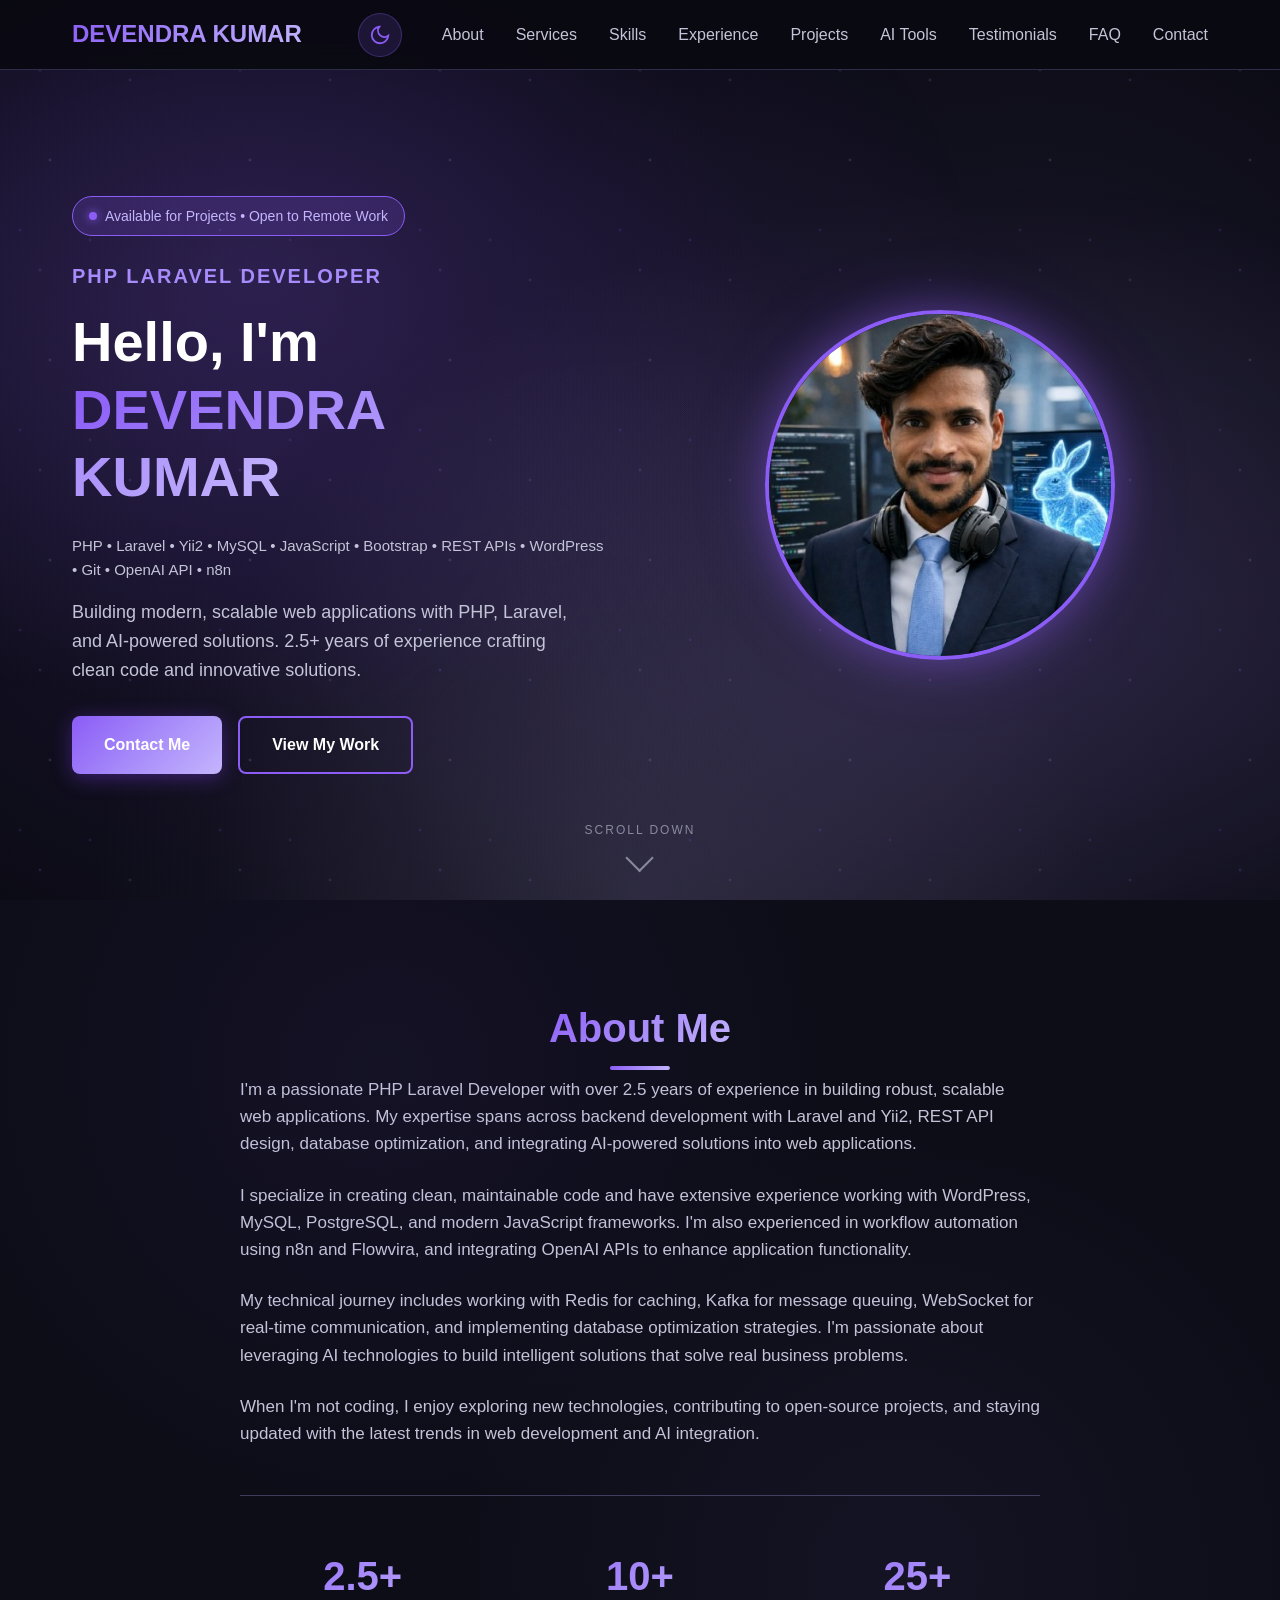
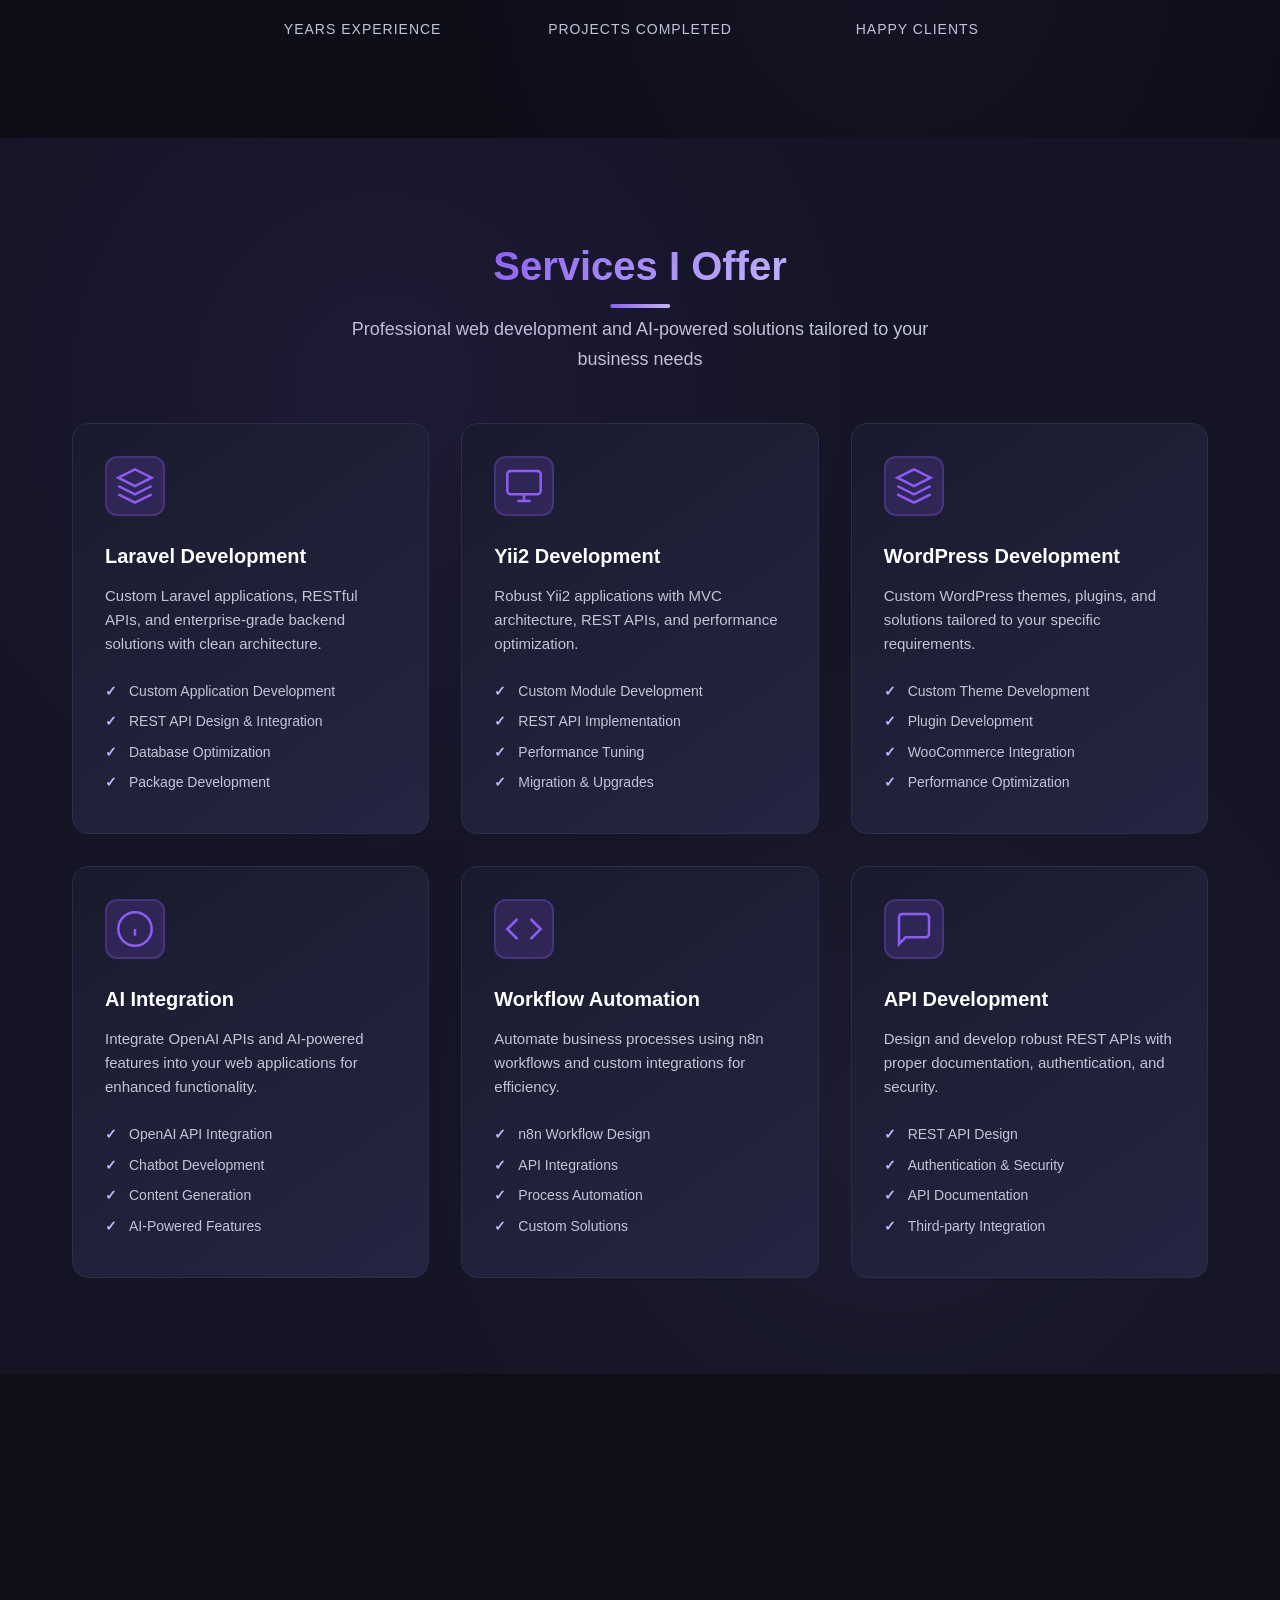
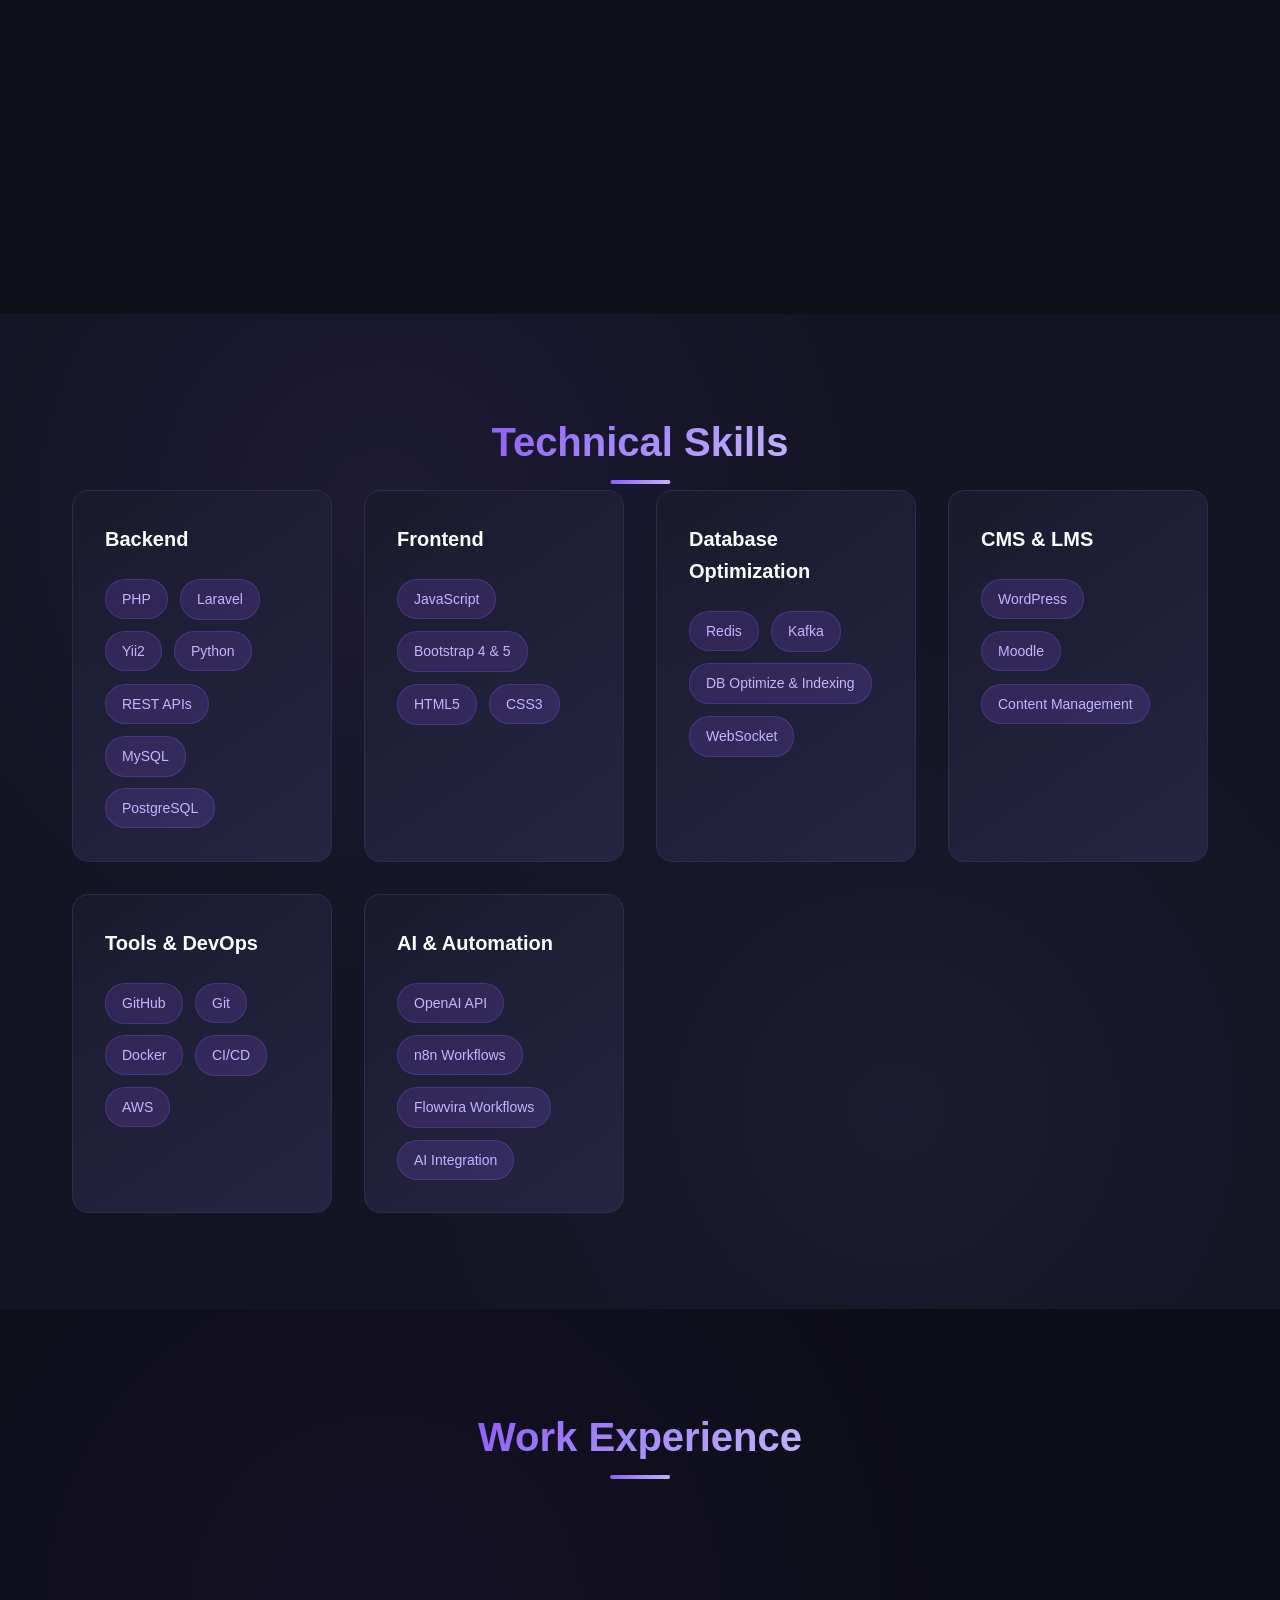
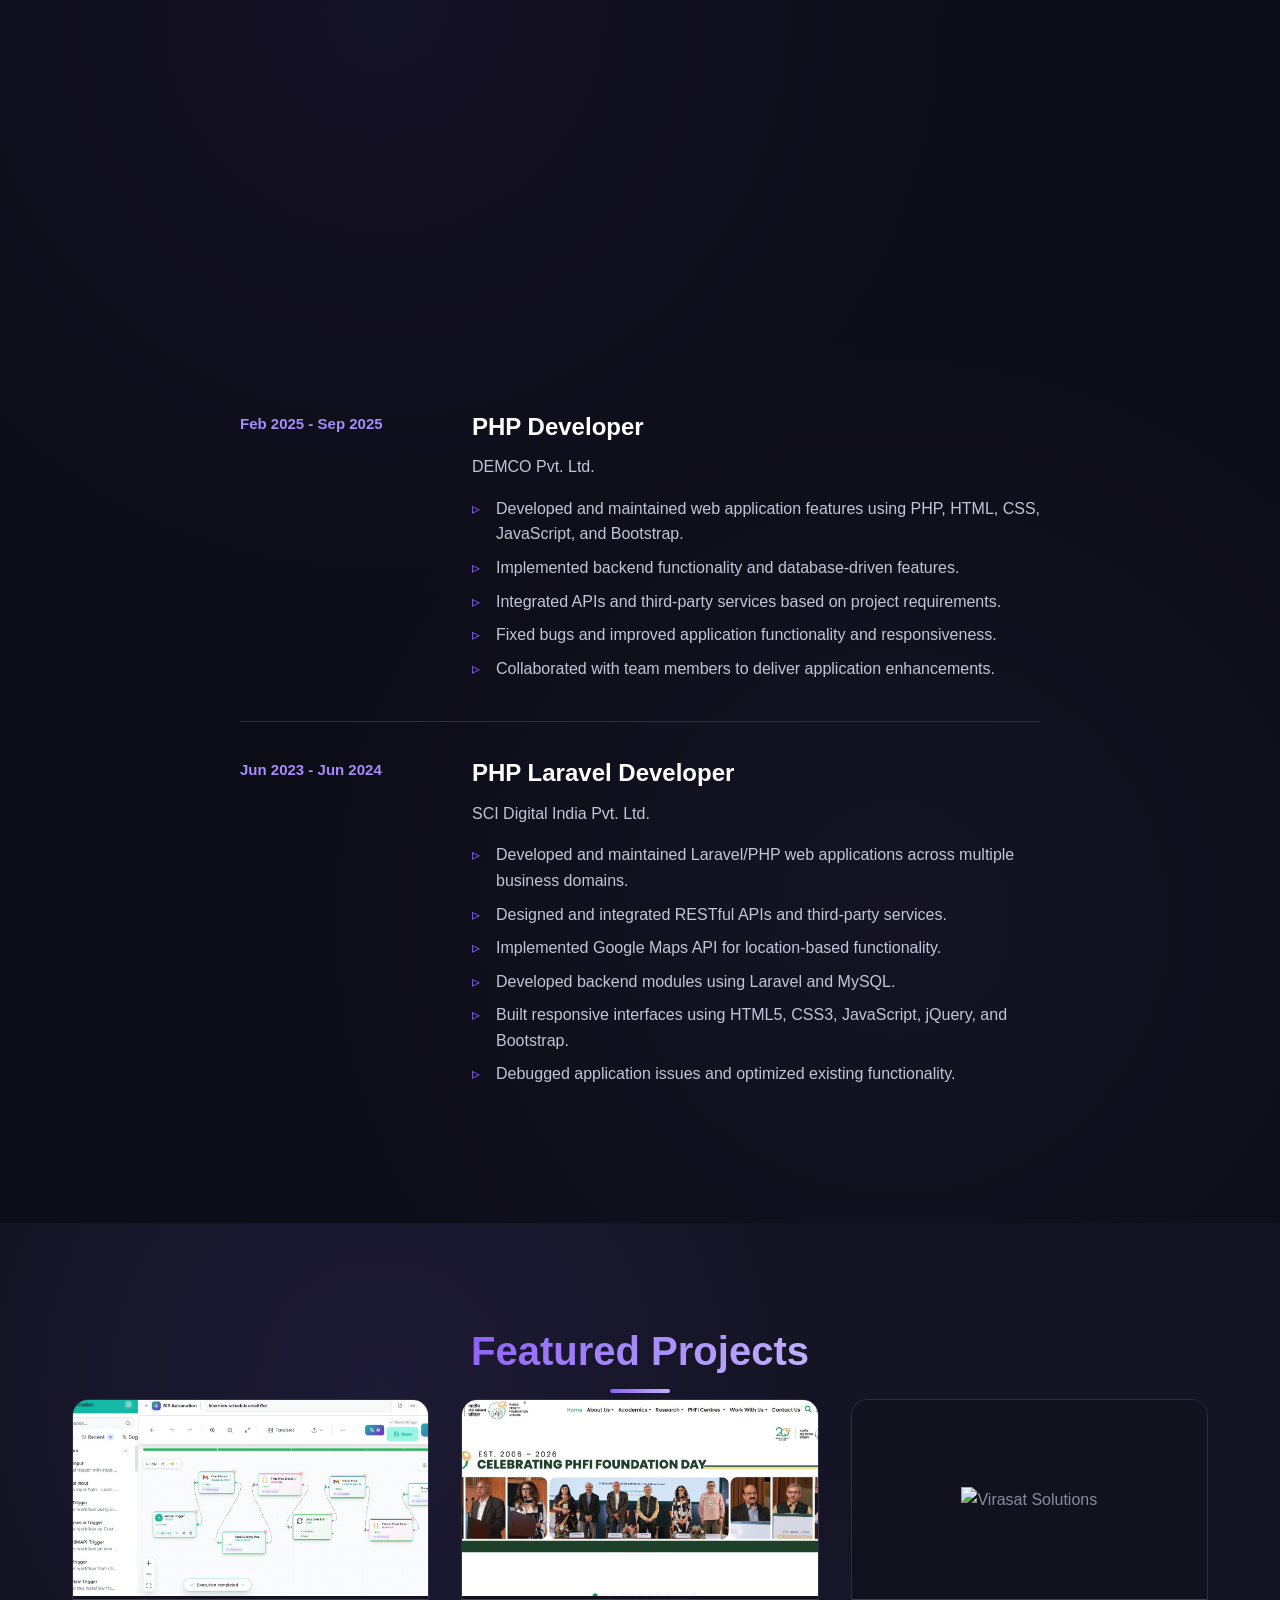
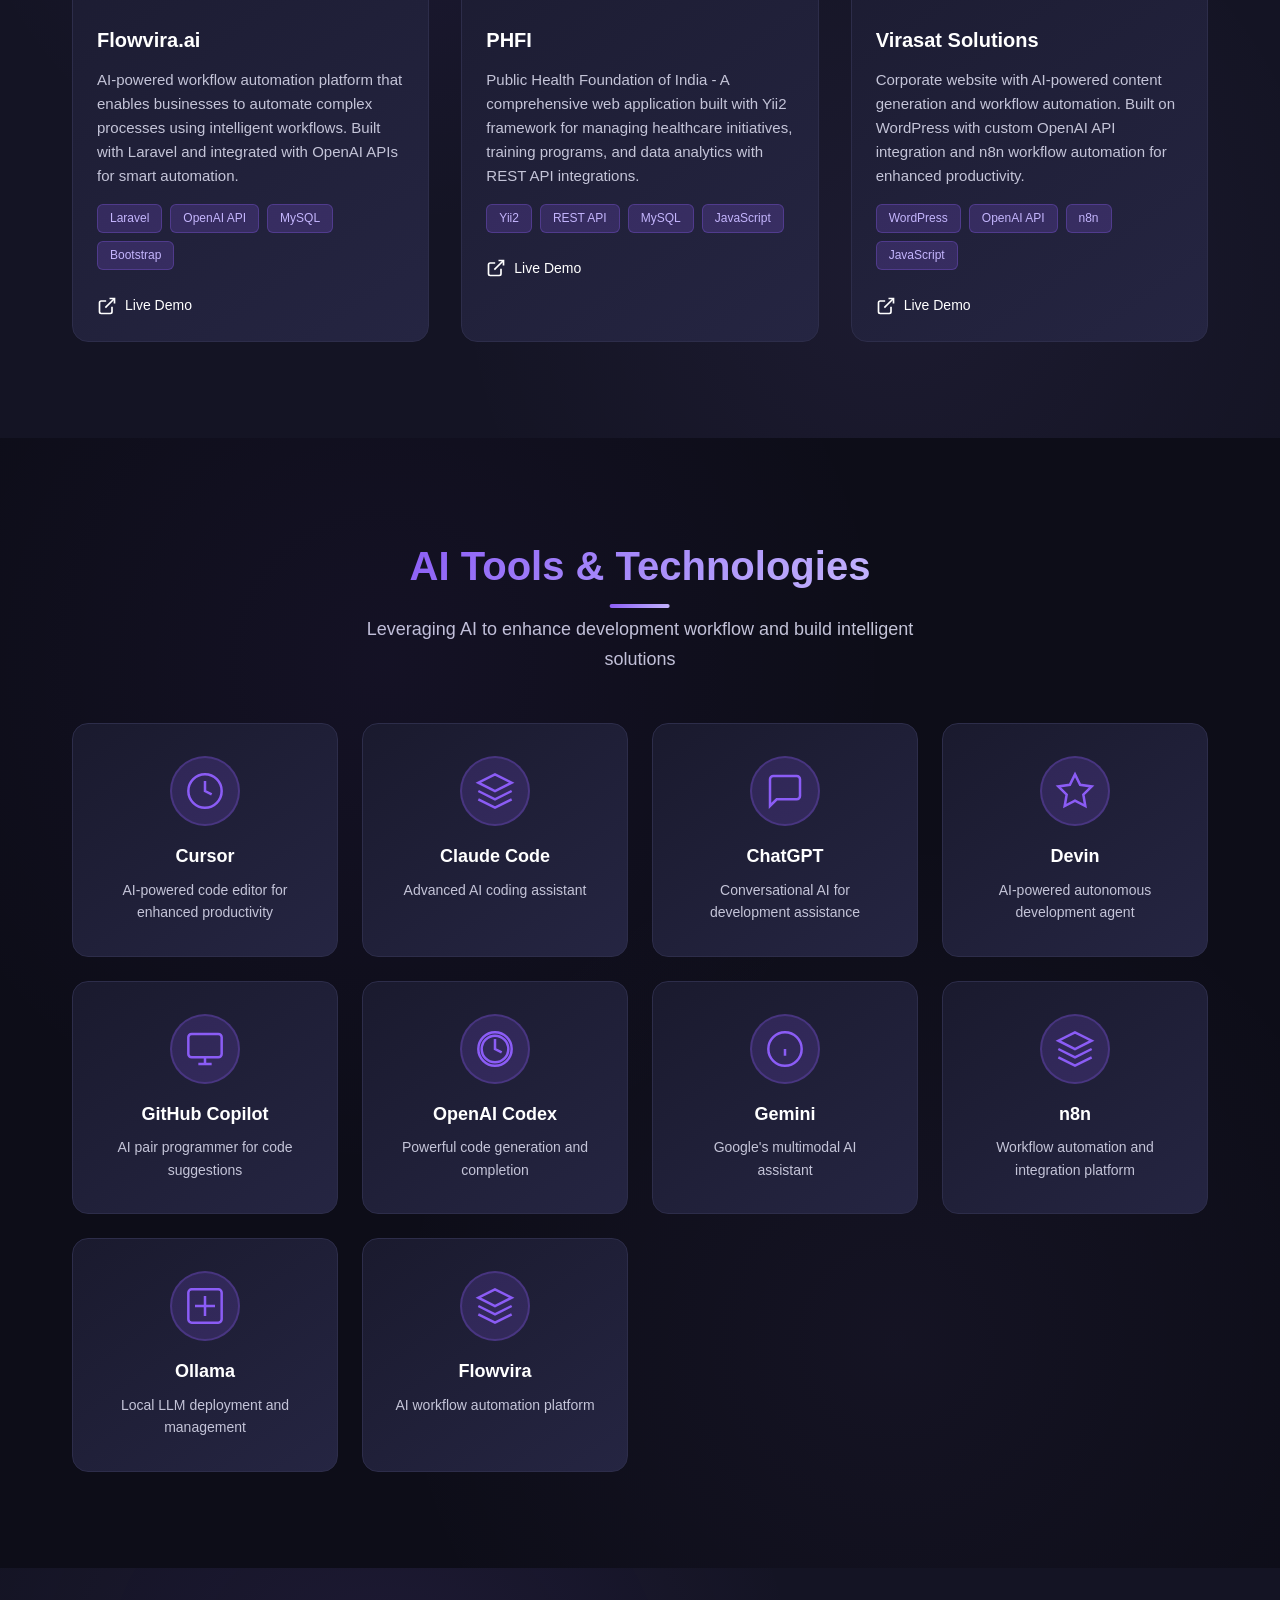
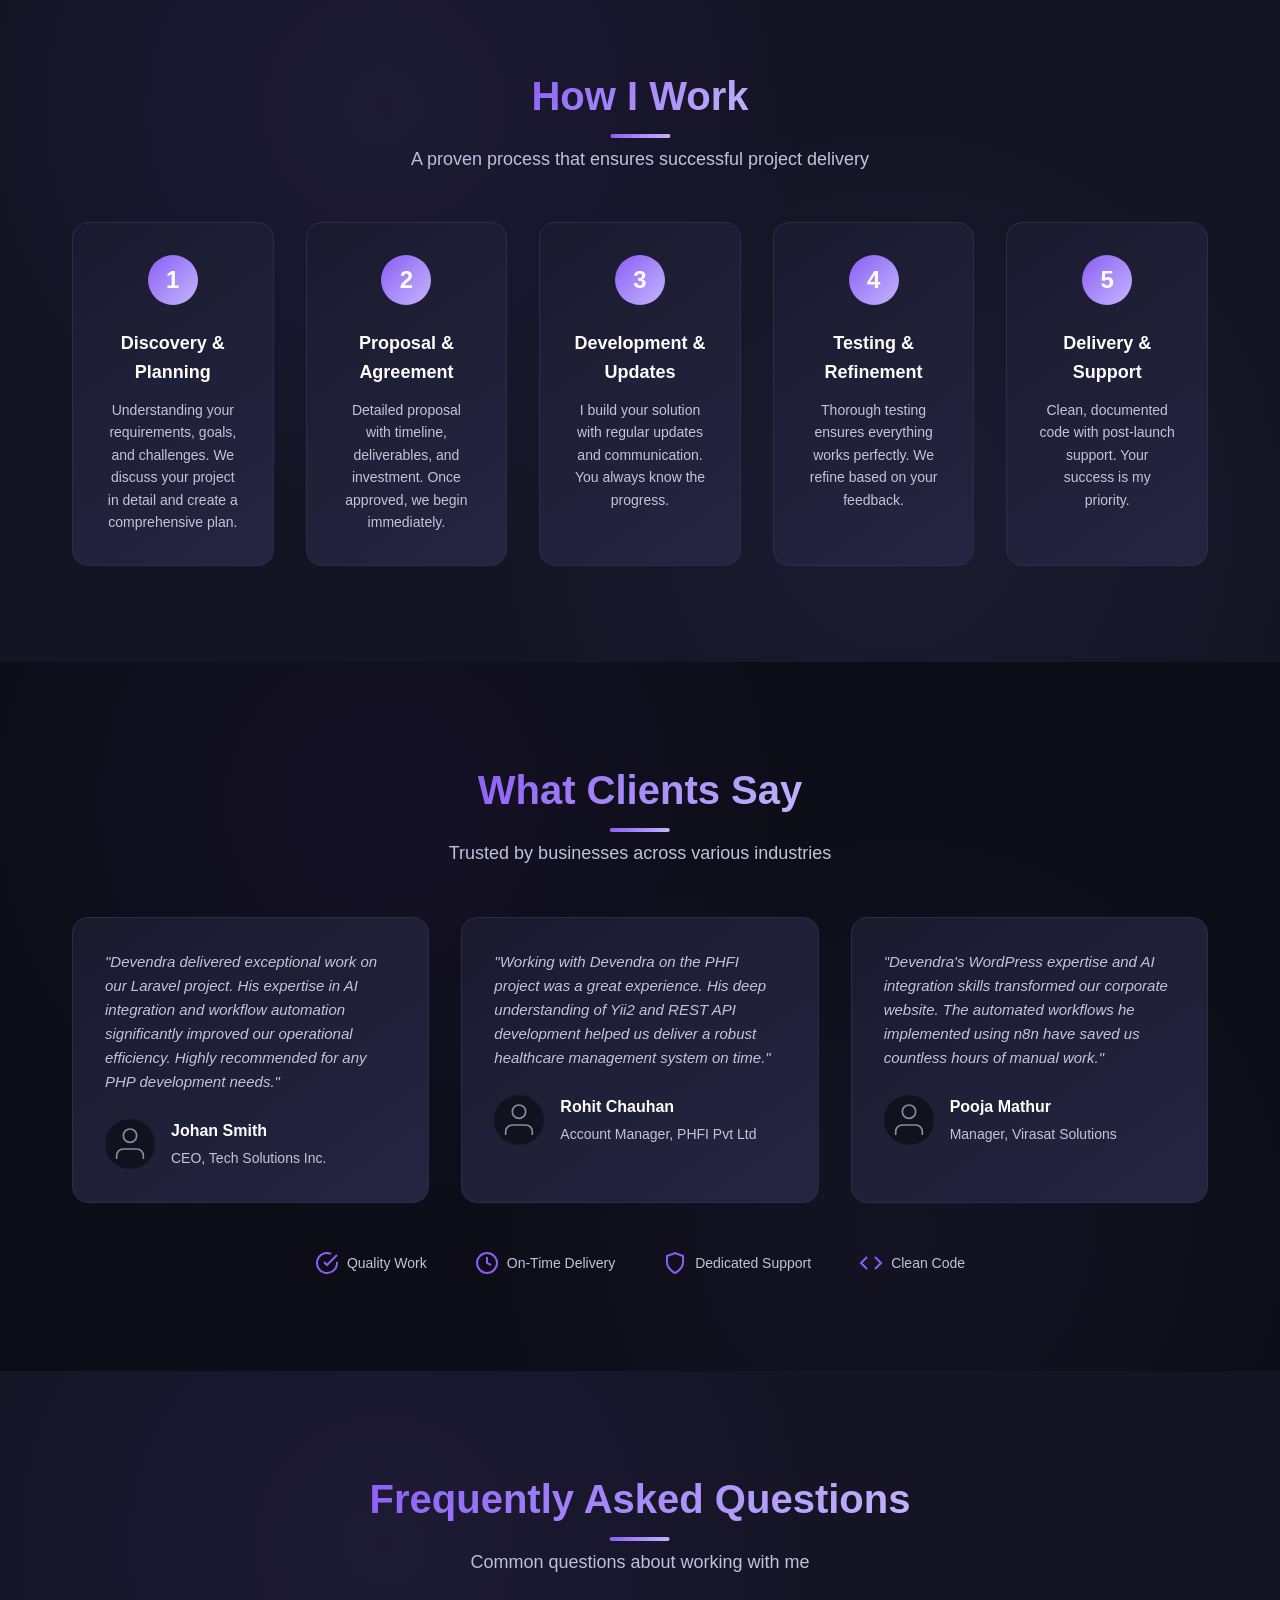
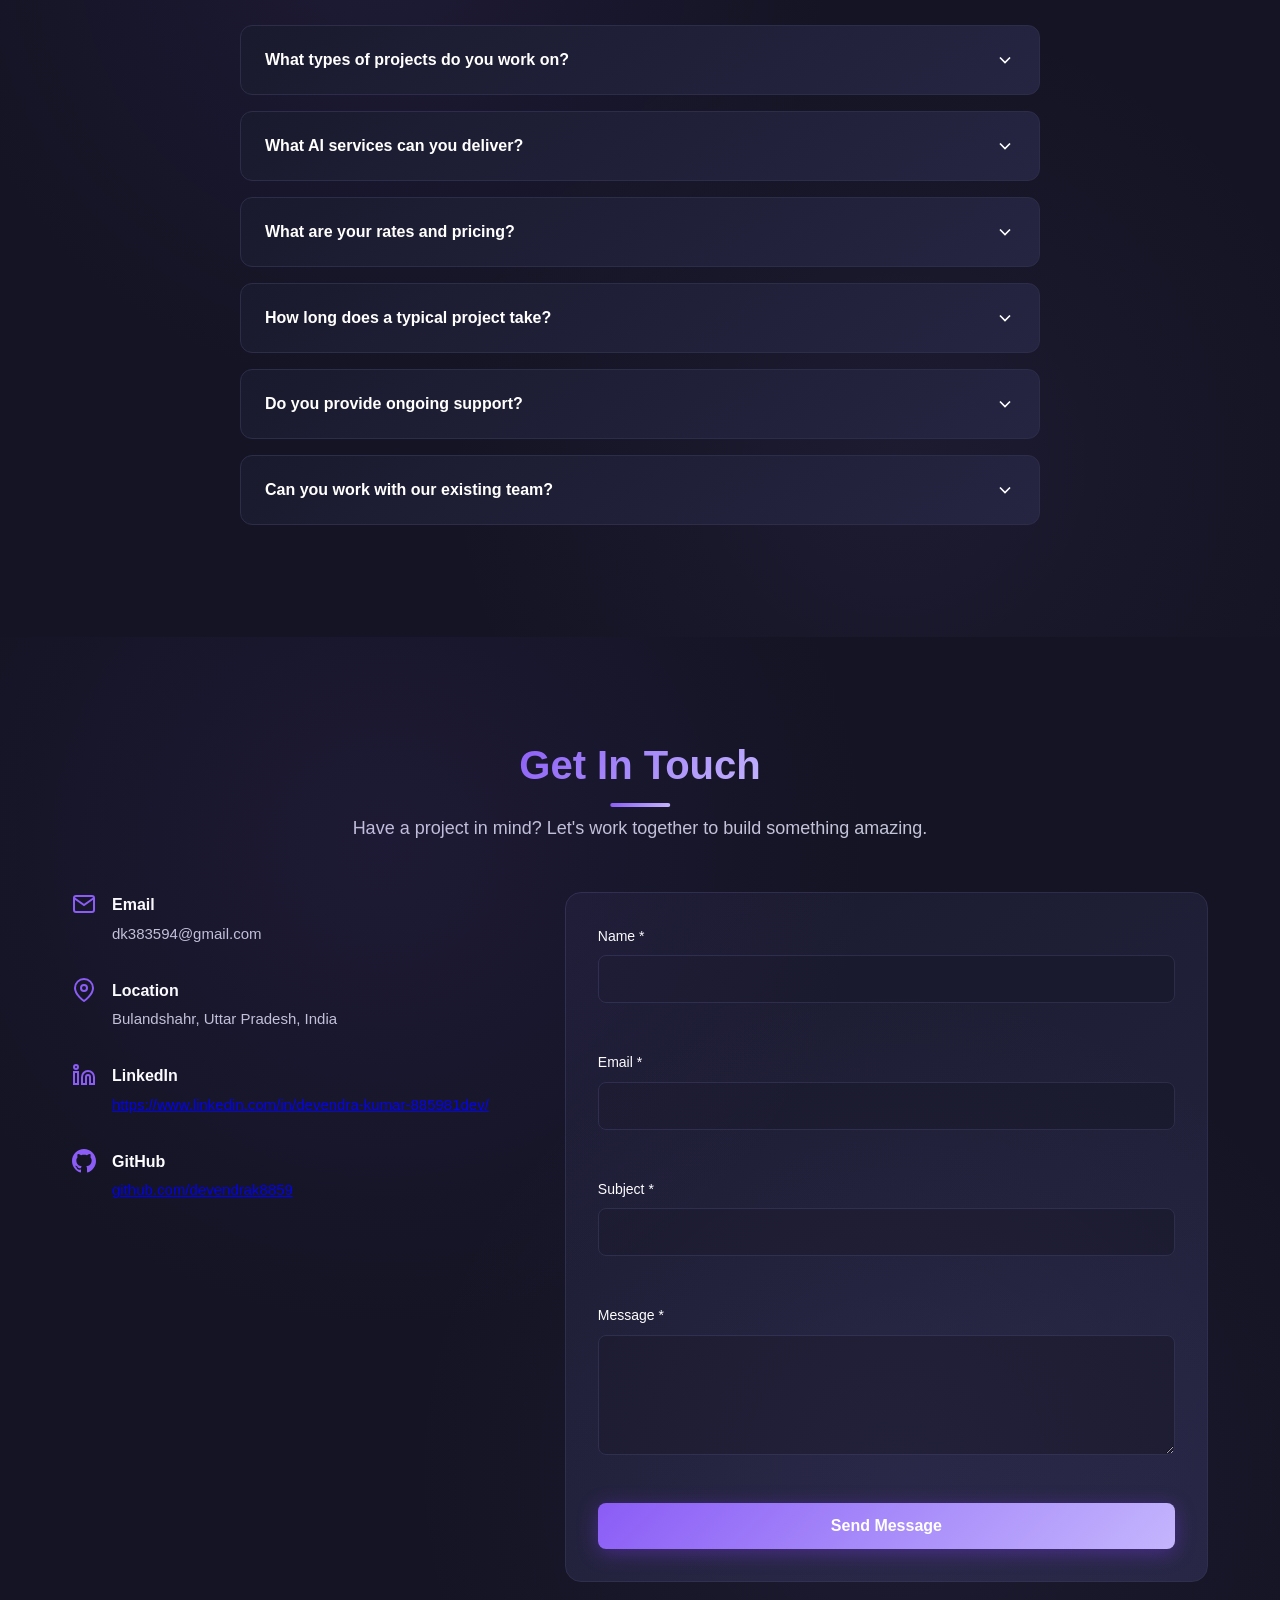
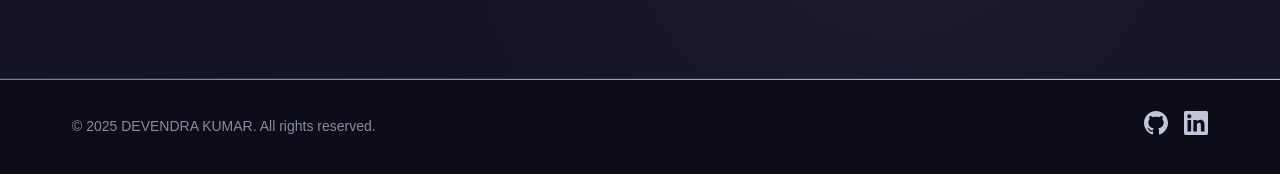
==== commit 47aa3746: "new file add vercel.json update" ====
--- a/index.html
+++ b/index.html
@@ -1 +1 @@
-<!DOCTYPE html><html lang="en"><head><meta charset="UTF-8"><meta name="viewport" content="width=device-width, initial-scale=1.0"><meta name="description" content="Professional PHP Laravel Developer portfolio with 2.5+ years of experience. Specializing in Laravel, Yii2, REST APIs, and AI-powered solutions."><meta name="keywords" content="PHP Developer, Laravel Developer, Yii2, REST API, Web Developer, AI Integration, n8n, OpenAI"><meta name="author" content="DEVENDRA KUMAR"><meta name="robots" content="index, follow"><meta property="og:type" content="website"><meta property="og:title" content="DEVENDRA KUMAR - PHP Laravel Developer"><meta property="og:description" content="Professional PHP Laravel Developer with 2.5+ years of experience. Building modern web applications and AI-powered solutions."><meta property="og:image" content="assets/og-image.jpg"><meta name="twitter:card" content="summary_large_image"><meta name="twitter:title" content="DEVENDRA KUMAR - PHP Laravel Developer"><meta name="twitter:description" content="Professional PHP Laravel Developer with 2.5+ years of experience. Building modern web applications and AI-powered solutions."><title>DEVENDRA KUMAR - PHP Laravel Developer Portfolio</title><link rel="stylesheet" href="css/style.css"></head><body><nav class="navbar" id="navbar"><div class="container"><a href="#hero" class="logo">DEVENDRA KUMAR</a><button class="mobile-menu-btn" id="mobileMenuBtn" aria-label="Toggle menu"><span></span><span></span><span></span></button><button class="theme-toggle" id="themeToggle" aria-label="Toggle dark/light mode"><svg class="moon-icon" viewBox="0 0 24 24" fill="none" stroke="currentColor" stroke-width="2"><path d="M21 12.79A9 9 0 1 1 11.21 3 7 7 0 0 0 21 12.79z"></path></svg><svg class="sun-icon" viewBox="0 0 24 24" fill="none" stroke="currentColor" stroke-width="2"><circle cx="12" cy="12" r="5"></circle><line x1="12" y1="1" x2="12" y2="3"></line><line x1="12" y1="21" x2="12" y2="23"></line><line x1="4.22" y1="4.22" x2="5.64" y2="5.64"></line><line x1="18.36" y1="18.36" x2="19.78" y2="19.78"></line><line x1="1" y1="12" x2="3" y2="12"></line><line x1="21" y1="12" x2="23" y2="12"></line><line x1="4.22" y1="19.78" x2="5.64" y2="18.36"></line><line x1="18.36" y1="5.64" x2="19.78" y2="4.22"></line></svg></button><ul class="nav-links" id="navLinks"><li><a href="#about" class="nav-link">About</a></li><li><a href="#services" class="nav-link">Services</a></li><li><a href="#skills" class="nav-link">Skills</a></li><li><a href="#experience" class="nav-link">Experience</a></li><li><a href="#projects" class="nav-link">Projects</a></li><li><a href="#ai-tools" class="nav-link">AI Tools</a></li><li><a href="#testimonials" class="nav-link">Testimonials</a></li><li><a href="#faq" class="nav-link">FAQ</a></li><li><a href="#contact" class="nav-link">Contact</a></li></ul></div></nav><section id="hero" class="hero"><div class="container"><div class="hero-content"><div class="hero-text"><div class="hero-availability"><span class="availability-dot"></span><span class="availability-text">Available for Projects • Open to Remote Work</span></div><p class="hero-subtitle">PHP Laravel Developer</p><h1 class="hero-title">Hello, I'm <span class="gradient-text">DEVENDRA KUMAR</span></h1><p class="hero-tech-stack"> PHP • Laravel • Yii2 • MySQL • JavaScript • Bootstrap • REST APIs • WordPress • Git • OpenAI API • n8n </p><p class="hero-description"> Building modern, scalable web applications with PHP, Laravel, and AI-powered solutions. 2.5+ years of experience crafting clean code and innovative solutions. </p><div class="hero-buttons"><a href="#contact" class="btn btn-primary">Contact Me</a><a href="#projects" class="btn btn-secondary">View My Work</a></div></div><div class="hero-image"><div class="profile-photo-wrapper"><img src="assets/dev-image.jpg" alt="DEVENDRA KUMAR - PHP Laravel Developer" class="profile-photo"></div></div></div></div><div class="scroll-indicator"><span class="scroll-text">Scroll Down</span><div class="scroll-arrow"></div></div></section><section id="about" class="section"><div class="container"><h2 class="section-title">About Me</h2><div class="about-content"><div class="about-text"><p> I'm a passionate PHP Laravel Developer with over 2.5 years of experience in building robust, scalable web applications. My expertise spans across backend development with Laravel and Yii2, REST API design, database optimization, and integrating AI-powered solutions into web applications. </p><p> I specialize in creating clean, maintainable code and have extensive experience working with WordPress, MySQL, PostgreSQL, and modern JavaScript frameworks. I'm also experienced in workflow automation using n8n and Flowvira, and integrating OpenAI APIs to enhance application functionality. </p><p> My technical journey includes working with Redis for caching, Kafka for message queuing, WebSocket for real-time communication, and implementing database optimization strategies. I'm passionate about leveraging AI technologies to build intelligent solutions that solve real business problems. </p><p> When I'm not coding, I enjoy exploring new technologies, contributing to open-source projects, and staying updated with the latest trends in web development and AI integration. </p><div class="about-stats"><div class="stat-item"><span class="stat-number">2.5+</span><span class="stat-label">Years Experience</span></div><div class="stat-item"><span class="stat-number">10+</span><span class="stat-label">Projects Completed</span></div><div class="stat-item"><span class="stat-number">25+</span><span class="stat-label">Happy Clients</span></div></div></div></div></div></section><section id="services" class="section section-alt"><div class="container"><h2 class="section-title">Services I Offer</h2><p class="section-subtitle">Professional web development and AI-powered solutions tailored to your business needs</p><div class="services-grid"><div class="service-card"><div class="service-icon"><svg width="40" height="40" viewBox="0 0 24 24" fill="none" stroke="currentColor" stroke-width="1.5"><path d="M12 2L2 7l10 5 10-5-10-5z"></path><path d="M2 17l10 5 10-5"></path><path d="M2 12l10 5 10-5"></path></svg></div><h3 class="service-title">Laravel Development</h3><p class="service-description"> Custom Laravel applications, RESTful APIs, and enterprise-grade backend solutions with clean architecture. </p><ul class="service-features"><li>Custom Application Development</li><li>REST API Design & Integration</li><li>Database Optimization</li><li>Package Development</li></ul></div><div class="service-card"><div class="service-icon"><svg width="40" height="40" viewBox="0 0 24 24" fill="none" stroke="currentColor" stroke-width="1.5"><rect x="2" y="3" width="20" height="14" rx="2" ry="2"></rect><line x1="8" y1="21" x2="16" y2="21"></line><line x1="12" y1="17" x2="12" y2="21"></line></svg></div><h3 class="service-title">Yii2 Development</h3><p class="service-description"> Robust Yii2 applications with MVC architecture, REST APIs, and performance optimization. </p><ul class="service-features"><li>Custom Module Development</li><li>REST API Implementation</li><li>Performance Tuning</li><li>Migration & Upgrades</li></ul></div><div class="service-card"><div class="service-icon"><svg width="40" height="40" viewBox="0 0 24 24" fill="none" stroke="currentColor" stroke-width="1.5"><path d="M12 2L2 7l10 5 10-5-10-5z"></path><path d="M2 17l10 5 10-5"></path><path d="M2 12l10 5 10-5"></path></svg></div><h3 class="service-title">WordPress Development</h3><p class="service-description"> Custom WordPress themes, plugins, and solutions tailored to your specific requirements. </p><ul class="service-features"><li>Custom Theme Development</li><li>Plugin Development</li><li>WooCommerce Integration</li><li>Performance Optimization</li></ul></div><div class="service-card"><div class="service-icon"><svg width="40" height="40" viewBox="0 0 24 24" fill="none" stroke="currentColor" stroke-width="1.5"><circle cx="12" cy="12" r="10"></circle><path d="M12 16v-4"></path><path d="M12 8h.01"></path></svg></div><h3 class="service-title">AI Integration</h3><p class="service-description"> Integrate OpenAI APIs and AI-powered features into your web applications for enhanced functionality. </p><ul class="service-features"><li>OpenAI API Integration</li><li>Chatbot Development</li><li>Content Generation</li><li>AI-Powered Features</li></ul></div><div class="service-card"><div class="service-icon"><svg width="40" height="40" viewBox="0 0 24 24" fill="none" stroke="currentColor" stroke-width="1.5"><polyline points="16 18 22 12 16 6"></polyline><polyline points="8 6 2 12 8 18"></polyline></svg></div><h3 class="service-title">Workflow Automation</h3><p class="service-description"> Automate business processes using n8n workflows and custom integrations for efficiency. </p><ul class="service-features"><li>n8n Workflow Design</li><li>API Integrations</li><li>Process Automation</li><li>Custom Solutions</li></ul></div><div class="service-card"><div class="service-icon"><svg width="40" height="40" viewBox="0 0 24 24" fill="none" stroke="currentColor" stroke-width="1.5"><path d="M21 15a2 2 0 0 1-2 2H7l-4 4V5a2 2 0 0 1 2-2h14a2 2 0 0 1 2 2z"></path></svg></div><h3 class="service-title">API Development</h3><p class="service-description"> Design and develop robust REST APIs with proper documentation, authentication, and security. </p><ul class="service-features"><li>REST API Design</li><li>Authentication & Security</li><li>API Documentation</li><li>Third-party Integration</li></ul></div></div></div></section><section id="results" class="section"><div class="container"><h2 class="section-title">Proven Results</h2><p class="section-subtitle">Real impact delivered to clients across various industries</p><div class="results-grid"><div class="result-item"><span class="result-number">10+</span><span class="result-label">Projects Completed</span></div><div class="result-item"><span class="result-number">25+</span><span class="result-label">Happy Clients</span></div><div class="result-item"><span class="result-number">2.5+</span><span class="result-label">Years Experience</span></div><div class="result-item"><span class="result-number">100%</span><span class="result-label">Client Satisfaction</span></div><div class="result-item"><span class="result-number">20+</span><span class="result-label">Automations Built</span></div></div></div></section><section id="skills" class="section section-alt"><div class="container"><h2 class="section-title">Technical Skills</h2><div class="skills-grid"><div class="skill-category"><h3 class="skill-category-title">Backend</h3><div class="skill-tags"><span class="skill-tag">PHP</span><span class="skill-tag">Laravel</span><span class="skill-tag">Yii2</span><span class="skill-tag">Python</span><span class="skill-tag">REST APIs</span><span class="skill-tag">MySQL</span><span class="skill-tag">PostgreSQL</span></div></div><div class="skill-category"><h3 class="skill-category-title">Frontend</h3><div class="skill-tags"><span class="skill-tag">JavaScript</span><span class="skill-tag">Bootstrap 4 & 5</span><span class="skill-tag">HTML5</span><span class="skill-tag">CSS3</span></div></div><div class="skill-category"><h3 class="skill-category-title">Database Optimization</h3><div class="skill-tags"><span class="skill-tag">Redis</span><span class="skill-tag">Kafka</span><span class="skill-tag">DB Optimize & Indexing</span><span class="skill-tag">WebSocket</span></div></div><div class="skill-category"><h3 class="skill-category-title">CMS & LMS</h3><div class="skill-tags"><span class="skill-tag">WordPress</span><span class="skill-tag">Moodle</span><span class="skill-tag">Content Management</span></div></div><div class="skill-category"><h3 class="skill-category-title">Tools & DevOps</h3><div class="skill-tags"><span class="skill-tag">GitHub</span><span class="skill-tag">Git</span><span class="skill-tag">Docker</span><span class="skill-tag">CI/CD</span><span class="skill-tag">AWS</span></div></div><div class="skill-category"><h3 class="skill-category-title">AI & Automation</h3><div class="skill-tags"><span class="skill-tag">OpenAI API</span><span class="skill-tag">n8n Workflows</span><span class="skill-tag">Flowvira Workflows</span><span class="skill-tag">AI Integration</span></div></div></div></div></section><section id="experience" class="section"><div class="container"><h2 class="section-title">Work Experience</h2><div class="experience-timeline"><div class="experience-item"><div class="experience-date">Nov 2025 - Present</div><div class="experience-content"><h3 class="experience-title">PHP Laravel Developer</h3><p class="experience-company">Virasat Solutions Pvt. Ltd.</p><ul class="experience-responsibilities"><li>Develop and maintain PHP/Laravel-based web applications and backend modules.</li><li>Integrate OpenAI APIs to build AI-powered features and automation workflows.</li><li>Develop and integrate RESTful APIs and third-party services.</li><li>Work with MySQL for database-driven application development and optimization.</li><li>Develop WordPress-based websites and integrate custom functionality.</li><li>Work with Moodle/LMS, CMS, and eCommerce integrations.</li><li>Troubleshoot application issues and improve performance, reliability, and user experience.</li></ul></div></div><div class="experience-item"><div class="experience-date">Feb 2025 - Sep 2025</div><div class="experience-content"><h3 class="experience-title">PHP Developer</h3><p class="experience-company">DEMCO Pvt. Ltd.</p><ul class="experience-responsibilities"><li>Developed and maintained web application features using PHP, HTML, CSS, JavaScript, and Bootstrap.</li><li>Implemented backend functionality and database-driven features.</li><li>Integrated APIs and third-party services based on project requirements.</li><li>Fixed bugs and improved application functionality and responsiveness.</li><li>Collaborated with team members to deliver application enhancements.</li></ul></div></div><div class="experience-item"><div class="experience-date">Jun 2023 - Jun 2024</div><div class="experience-content"><h3 class="experience-title">PHP Laravel Developer</h3><p class="experience-company">SCI Digital India Pvt. Ltd.</p><ul class="experience-responsibilities"><li>Developed and maintained Laravel/PHP web applications across multiple business domains.</li><li>Designed and integrated RESTful APIs and third-party services.</li><li>Implemented Google Maps API for location-based functionality.</li><li>Developed backend modules using Laravel and MySQL.</li><li>Built responsive interfaces using HTML5, CSS3, JavaScript, jQuery, and Bootstrap.</li><li>Debugged application issues and optimized existing functionality.</li></ul></div></div></div></div></section><section id="projects" class="section section-alt"><div class="container"><h2 class="section-title">Featured Projects</h2><div class="projects-grid"><div class="project-card"><div class="project-image"><div class="project-placeholder"><img src="assets/flowvira.jpg" alt="Flowvira AI Automation Solutions" width="auto" height="200"></div></div><div class="project-content"><h3 class="project-title">Flowvira.ai</h3><p class="project-description"> AI-powered workflow automation platform that enables businesses to automate complex processes using intelligent workflows. Built with Laravel and integrated with OpenAI APIs for smart automation. </p><div class="project-tech"><span class="tech-tag">Laravel</span><span class="tech-tag">OpenAI API</span><span class="tech-tag">MySQL</span><span class="tech-tag">Bootstrap</span></div><div class="project-links"><a href="https://flowvira.ai" class="project-link" target="_blank" rel="noopener noreferrer"><svg width="20" height="20" viewBox="0 0 24 24" fill="none" stroke="currentColor" stroke-width="2"><path d="M18 13v6a2 2 0 0 1-2 2H5a2 2 0 0 1-2-2V8a2 2 0 0 1 2-2h6"></path><polyline points="15 3 21 3 21 9"></polyline><line x1="10" y1="14" x2="21" y2="3"></line></svg> Live Demo </a></div></div></div><div class="project-card"><div class="project-image"><div class="project-placeholder"><img src="assets/phfi.jpg" alt="PHFI" width="auto" height="200"></div></div><div class="project-content"><h3 class="project-title">PHFI</h3><p class="project-description"> Public Health Foundation of India - A comprehensive web application built with Yii2 framework for managing healthcare initiatives, training programs, and data analytics with REST API integrations. </p><div class="project-tech"><span class="tech-tag">Yii2</span><span class="tech-tag">REST API</span><span class="tech-tag">MySQL</span><span class="tech-tag">JavaScript</span></div><div class="project-links"><a href="https://phfi.org/" class="project-link" target="_blank" rel="noopener noreferrer"><svg width="20" height="20" viewBox="0 0 24 24" fill="none" stroke="currentColor" stroke-width="2"><path d="M18 13v6a2 2 0 0 1-2 2H5a2 2 0 0 1-2-2V8a2 2 0 0 1 2-2h6"></path><polyline points="15 3 21 3 21 9"></polyline><line x1="10" y1="14" x2="21" y2="3"></line></svg> Live Demo </a></div></div></div><div class="project-card"><div class="project-image"><div class="project-placeholder"><img src="assets/virasat.jpg" alt="Virasat Solutions" width="auto" height="200"></div></div><div class="project-content"><h3 class="project-title">Virasat Solutions</h3><p class="project-description"> Corporate website with AI-powered content generation and workflow automation. Built on WordPress with custom OpenAI API integration and n8n workflow automation for enhanced productivity. </p><div class="project-tech"><span class="tech-tag">WordPress</span><span class="tech-tag">OpenAI API</span><span class="tech-tag">n8n</span><span class="tech-tag">JavaScript</span></div><div class="project-links"><a href="https://virasatsolutions.com/" class="project-link" target="_blank" rel="noopener noreferrer"><svg width="20" height="20" viewBox="0 0 24 24" fill="none" stroke="currentColor" stroke-width="2"><path d="M18 13v6a2 2 0 0 1-2 2H5a2 2 0 0 1-2-2V8a2 2 0 0 1 2-2h6"></path><polyline points="15 3 21 3 21 9"></polyline><line x1="10" y1="14" x2="21" y2="3"></line></svg> Live Demo </a></div></div></div></div></div></section><section id="ai-tools" class="section"><div class="container"><h2 class="section-title">AI Tools & Technologies</h2><p class="section-subtitle">Leveraging AI to enhance development workflow and build intelligent solutions</p><div class="ai-tools-grid"><div class="ai-tool-card"><div class="ai-tool-icon"><svg width="40" height="40" viewBox="0 0 24 24" fill="none" stroke="currentColor" stroke-width="1.5"><circle cx="12" cy="12" r="10"></circle><path d="M12 6v6l4 2"></path></svg></div><h3 class="ai-tool-name">Cursor</h3><p class="ai-tool-description">AI-powered code editor for enhanced productivity</p></div><div class="ai-tool-card"><div class="ai-tool-icon"><svg width="40" height="40" viewBox="0 0 24 24" fill="none" stroke="currentColor" stroke-width="1.5"><path d="M12 2L2 7l10 5 10-5-10-5z"></path><path d="M2 17l10 5 10-5"></path><path d="M2 12l10 5 10-5"></path></svg></div><h3 class="ai-tool-name">Claude Code</h3><p class="ai-tool-description">Advanced AI coding assistant</p></div><div class="ai-tool-card"><div class="ai-tool-icon"><svg width="40" height="40" viewBox="0 0 24 24" fill="none" stroke="currentColor" stroke-width="1.5"><path d="M21 15a2 2 0 0 1-2 2H7l-4 4V5a2 2 0 0 1 2-2h14a2 2 0 0 1 2 2z"></path></svg></div><h3 class="ai-tool-name">ChatGPT</h3><p class="ai-tool-description">Conversational AI for development assistance</p></div><div class="ai-tool-card"><div class="ai-tool-icon"><svg width="40" height="40" viewBox="0 0 24 24" fill="none" stroke="currentColor" stroke-width="1.5"><polygon points="12 2 15.09 8.26 22 9.27 17 14.14 18.18 21.02 12 17.77 5.82 21.02 7 14.14 2 9.27 8.91 8.26 12 2"></polygon></svg></div><h3 class="ai-tool-name">Devin</h3><p class="ai-tool-description">AI-powered autonomous development agent</p></div><div class="ai-tool-card"><div class="ai-tool-icon"><svg width="40" height="40" viewBox="0 0 24 24" fill="none" stroke="currentColor" stroke-width="1.5"><rect x="2" y="3" width="20" height="14" rx="2" ry="2"></rect><line x1="8" y1="21" x2="16" y2="21"></line><line x1="12" y1="17" x2="12" y2="21"></line></svg></div><h3 class="ai-tool-name">GitHub Copilot</h3><p class="ai-tool-description">AI pair programmer for code suggestions</p></div><div class="ai-tool-card"><div class="ai-tool-icon"><svg width="40" height="40" viewBox="0 0 24 24" fill="none" stroke="currentColor" stroke-width="1.5"><path d="M12 2a10 10 0 1 0 10 10A10 10 0 0 0 12 2zm0 18a8 8 0 1 1 8-8 8 8 0 0 1-8 8z"></path><path d="M12 6v6l4 2"></path></svg></div><h3 class="ai-tool-name">OpenAI Codex</h3><p class="ai-tool-description">Powerful code generation and completion</p></div><div class="ai-tool-card"><div class="ai-tool-icon"><svg width="40" height="40" viewBox="0 0 24 24" fill="none" stroke="currentColor" stroke-width="1.5"><circle cx="12" cy="12" r="10"></circle><path d="M12 16v-4"></path><path d="M12 8h.01"></path></svg></div><h3 class="ai-tool-name">Gemini</h3><p class="ai-tool-description">Google's multimodal AI assistant</p></div><div class="ai-tool-card"><div class="ai-tool-icon"><svg width="40" height="40" viewBox="0 0 24 24" fill="none" stroke="currentColor" stroke-width="1.5"><path d="M12 2L2 7l10 5 10-5-10-5z"></path><path d="M2 17l10 5 10-5"></path><path d="M2 12l10 5 10-5"></path></svg></div><h3 class="ai-tool-name">n8n</h3><p class="ai-tool-description">Workflow automation and integration platform</p></div><div class="ai-tool-card"><div class="ai-tool-icon"><svg width="40" height="40" viewBox="0 0 24 24" fill="none" stroke="currentColor" stroke-width="1.5"><rect x="2" y="2" width="20" height="20" rx="2"></rect><path d="M12 6v12"></path><path d="M6 12h12"></path></svg></div><h3 class="ai-tool-name">Ollama</h3><p class="ai-tool-description">Local LLM deployment and management</p></div><div class="ai-tool-card"><div class="ai-tool-icon"><svg width="40" height="40" viewBox="0 0 24 24" fill="none" stroke="currentColor" stroke-width="1.5"><path d="M12 2L2 7l10 5 10-5-10-5z"></path><path d="M2 17l10 5 10-5"></path><path d="M2 12l10 5 10-5"></path></svg></div><h3 class="ai-tool-name">Flowvira</h3><p class="ai-tool-description">AI workflow automation platform</p></div></div></div></section><section id="how-i-work" class="section section-alt"><div class="container"><h2 class="section-title">How I Work</h2><p class="section-subtitle">A proven process that ensures successful project delivery</p><div class="process-steps"><div class="process-step"><div class="step-number">1</div><h3 class="step-title">Discovery & Planning</h3><p class="step-description"> Understanding your requirements, goals, and challenges. We discuss your project in detail and create a comprehensive plan. </p></div><div class="process-step"><div class="step-number">2</div><h3 class="step-title">Proposal & Agreement</h3><p class="step-description"> Detailed proposal with timeline, deliverables, and investment. Once approved, we begin immediately. </p></div><div class="process-step"><div class="step-number">3</div><h3 class="step-title">Development & Updates</h3><p class="step-description"> I build your solution with regular updates and communication. You always know the progress. </p></div><div class="process-step"><div class="step-number">4</div><h3 class="step-title">Testing & Refinement</h3><p class="step-description"> Thorough testing ensures everything works perfectly. We refine based on your feedback. </p></div><div class="process-step"><div class="step-number">5</div><h3 class="step-title">Delivery & Support</h3><p class="step-description"> Clean, documented code with post-launch support. Your success is my priority. </p></div></div></div></section><section id="testimonials" class="section"><div class="container"><h2 class="section-title">What Clients Say</h2><p class="section-subtitle">Trusted by businesses across various industries</p><div class="testimonials-grid"><div class="testimonial-card"><div class="testimonial-content"><p class="testimonial-text"> "Devendra delivered exceptional work on our Laravel project. His expertise in AI integration and workflow automation significantly improved our operational efficiency. Highly recommended for any PHP development needs." </p></div><div class="testimonial-author"><div class="author-avatar"><svg width="40" height="40" viewBox="0 0 24 24" fill="none" stroke="currentColor" stroke-width="1"><path d="M20 21v-2a4 4 0 0 0-4-4H8a4 4 0 0 0-4 4v2"></path><circle cx="12" cy="7" r="4"></circle></svg></div><div class="author-info"><h4 class="author-name">Johan Smith</h4><p class="author-role">CEO, Tech Solutions Inc.</p></div></div></div><div class="testimonial-card"><div class="testimonial-content"><p class="testimonial-text"> "Working with Devendra on the PHFI project was a great experience. His deep understanding of Yii2 and REST API development helped us deliver a robust healthcare management system on time." </p></div><div class="testimonial-author"><div class="author-avatar"><svg width="40" height="40" viewBox="0 0 24 24" fill="none" stroke="currentColor" stroke-width="1"><path d="M20 21v-2a4 4 0 0 0-4-4H8a4 4 0 0 0-4 4v2"></path><circle cx="12" cy="7" r="4"></circle></svg></div><div class="author-info"><h4 class="author-name">Rohit Chauhan</h4><p class="author-role">Account Manager, PHFI Pvt Ltd</p></div></div></div><div class="testimonial-card"><div class="testimonial-content"><p class="testimonial-text"> "Devendra's WordPress expertise and AI integration skills transformed our corporate website. The automated workflows he implemented using n8n have saved us countless hours of manual work." </p></div><div class="testimonial-author"><div class="author-avatar"><svg width="40" height="40" viewBox="0 0 24 24" fill="none" stroke="currentColor" stroke-width="1"><path d="M20 21v-2a4 4 0 0 0-4-4H8a4 4 0 0 0-4 4v2"></path><circle cx="12" cy="7" r="4"></circle></svg></div><div class="author-info"><h4 class="author-name">Pooja Mathur</h4><p class="author-role">Manager, Virasat Solutions</p></div></div></div></div><div class="client-attributes"><div class="attribute-item"><svg width="24" height="24" viewBox="0 0 24 24" fill="none" stroke="currentColor" stroke-width="2"><path d="M22 11.08V12a10 10 0 1 1-5.93-9.14"></path><polyline points="22 4 12 14.01 9 11.01"></polyline></svg><span>Quality Work</span></div><div class="attribute-item"><svg width="24" height="24" viewBox="0 0 24 24" fill="none" stroke="currentColor" stroke-width="2"><circle cx="12" cy="12" r="10"></circle><polyline points="12 6 12 12 16 14"></polyline></svg><span>On-Time Delivery</span></div><div class="attribute-item"><svg width="24" height="24" viewBox="0 0 24 24" fill="none" stroke="currentColor" stroke-width="2"><path d="M12 22s8-4 8-10V5l-8-3-8 3v7c0 6 8 10 8 10z"></path></svg><span>Dedicated Support</span></div><div class="attribute-item"><svg width="24" height="24" viewBox="0 0 24 24" fill="none" stroke="currentColor" stroke-width="2"><polyline points="16 18 22 12 16 6"></polyline><polyline points="8 6 2 12 8 18"></polyline></svg><span>Clean Code</span></div></div></div></section><section id="faq" class="section section-alt"><div class="container"><h2 class="section-title">Frequently Asked Questions</h2><p class="section-subtitle">Common questions about working with me</p><div class="faq-list"><div class="faq-item"><button class="faq-question" aria-expanded="false"><span>What types of projects do you work on?</span><svg class="faq-icon" width="20" height="20" viewBox="0 0 24 24" fill="none" stroke="currentColor" stroke-width="2"><polyline points="6 9 12 15 18 9"></polyline></svg></button><div class="faq-answer"><p> I specialize in PHP Laravel development, Yii2 applications, WordPress customization, REST API development, and AI integration using OpenAI APIs. I work with clients across e-commerce, content management, automation, and enterprise sectors. </p></div></div><div class="faq-item"><button class="faq-question" aria-expanded="false"><span>What AI services can you deliver?</span><svg class="faq-icon" width="20" height="20" viewBox="0 0 24 24" fill="none" stroke="currentColor" stroke-width="2"><polyline points="6 9 12 15 18 9"></polyline></svg></button><div class="faq-answer"><p> I build AI-powered features using OpenAI APIs, including chatbots, content generation, automated workflows with n8n, and intelligent integrations. I handle everything from architecture to deployment with production-grade solutions. </p></div></div><div class="faq-item"><button class="faq-question" aria-expanded="false"><span>What are your rates and pricing?</span><svg class="faq-icon" width="20" height="20" viewBox="0 0 24 24" fill="none" stroke="currentColor" stroke-width="2"><polyline points="6 9 12 15 18 9"></polyline></svg></button><div class="faq-answer"><p> Pricing varies based on project scope and complexity. I offer fixed-price quotes for well-defined projects, hourly rates for ongoing work, and monthly retainer packages for long-term engagements. Contact me for a custom quote after understanding your requirements. </p></div></div><div class="faq-item"><button class="faq-question" aria-expanded="false"><span>How long does a typical project take?</span><svg class="faq-icon" width="20" height="20" viewBox="0 0 24 24" fill="none" stroke="currentColor" stroke-width="2"><polyline points="6 9 12 15 18 9"></polyline></svg></button><div class="faq-answer"><p> Timeline depends on project scope: Custom Laravel applications take 2-6 weeks, WordPress sites 1-3 weeks, API integrations 1-2 weeks. I always aim for on-time delivery and provide realistic estimates during the planning phase. </p></div></div><div class="faq-item"><button class="faq-question" aria-expanded="false"><span>Do you provide ongoing support?</span><svg class="faq-icon" width="20" height="20" viewBox="0 0 24 24" fill="none" stroke="currentColor" stroke-width="2"><polyline points="6 9 12 15 18 9"></polyline></svg></button><div class="faq-answer"><p> Yes! All projects include post-delivery support. I also offer monthly retainer packages for ongoing maintenance, updates, and new feature development including bug fixes, security updates, and technical assistance. </p></div></div><div class="faq-item"><button class="faq-question" aria-expanded="false"><span>Can you work with our existing team?</span><svg class="faq-icon" width="20" height="20" viewBox="0 0 24 24" fill="none" stroke="currentColor" stroke-width="2"><polyline points="6 9 12 15 18 9"></polyline></svg></button><div class="faq-answer"><p> Absolutely! I'm experienced in collaborating with in-house teams, agencies, and other freelancers. I use Git for version control, follow best practices, provide clear documentation, and maintain regular communication throughout the project. </p></div></div></div></div></section><section id="contact" class="section section-alt"><div class="container"><h2 class="section-title">Get In Touch</h2><p class="section-subtitle">Have a project in mind? Let's work together to build something amazing.</p><div class="contact-content"><div class="contact-info"><div class="contact-item"><div class="contact-icon"><svg width="24" height="24" viewBox="0 0 24 24" fill="none" stroke="currentColor" stroke-width="2"><path d="M4 4h16c1.1 0 2 .9 2 2v12c0 1.1-.9 2-2 2H4c-1.1 0-2-.9-2-2V6c0-1.1.9-2 2-2z"></path><polyline points="22,6 12,13 2,6"></polyline></svg></div><div class="contact-details"><h4>Email</h4><p>dk383594@gmail.com</p></div></div><div class="contact-item"><div class="contact-icon"><svg width="24" height="24" viewBox="0 0 24 24" fill="none" stroke="currentColor" stroke-width="2"><path d="M21 10c0 7-9 13-9 13s-9-6-9-13a9 9 0 0 1 18 0z"></path><circle cx="12" cy="10" r="3"></circle></svg></div><div class="contact-details"><h4>Location</h4><p>Bulandshahr, Uttar Pradesh, India</p></div></div><div class="contact-item"><div class="contact-icon"><svg width="24" height="24" viewBox="0 0 24 24" fill="none" stroke="currentColor" stroke-width="2"><path d="M16 8a6 6 0 0 1 6 6v7h-4v-7a2 2 0 0 0-2-2 2 2 0 0 0-2 2v7h-4v-7a6 6 0 0 1 6-6z"></path><rect x="2" y="9" width="4" height="12"></rect><circle cx="4" cy="4" r="2"></circle></svg></div><div class="contact-details"><h4>LinkedIn</h4><p>linkedin.com/in/devendra-kumar-3b9a44239</p></div></div><div class="contact-item"><div class="contact-icon"><svg width="24" height="24" viewBox="0 0 24 24" fill="currentColor"><path d="M12 0c-6.626 0-12 5.373-12 12 0 5.302 3.438 9.8 8.207 11.387.599.111.793-.261.793-.577v-2.234c-3.338.726-4.033-1.416-4.033-1.416-.546-1.387-1.333-1.756-1.333-1.756-1.089-.745.083-.729.083-.729 1.205.084 1.839 1.237 1.839 1.237 1.07 1.834 2.807 1.304 3.492.997.107-.775.418-1.305.762-1.604-2.665-.305-5.467-1.334-5.467-5.931 0-1.311.469-2.381 1.236-3.221-.124-.303-.535-1.524.117-3.176 0 0 1.008-.322 3.301 1.23.957-.266 1.983-.399 3.003-.404 1.02.005 2.047.138 3.006.404 2.291-1.552 3.297-1.23 3.297-1.23.653 1.653.242 2.874.118 3.176.77.84 1.235 1.911 1.235 3.221 0 4.609-2.807 5.624-5.479 5.921.43.372.823 1.102.823 2.222v3.293c0 .319.192.694.801.576 4.765-1.589 8.199-6.086 8.199-11.386 0-6.627-5.373-12-12-12z"/></svg></div><div class="contact-details"><h4>GitHub</h4><p>github.com/RajMasihi</p></div></div></div><div class="contact-form-wrapper"><form id="contactForm" class="contact-form" novalidate><div class="form-group"><label for="name">Name *</label><input type="text" id="name" name="name" required><span class="error-message" id="nameError"></span></div><div class="form-group"><label for="email">Email *</label><input type="email" id="email" name="email" required><span class="error-message" id="emailError"></span></div><div class="form-group"><label for="subject">Subject *</label><input type="text" id="subject" name="subject" required><span class="error-message" id="subjectError"></span></div><div class="form-group"><label for="message">Message *</label><textarea id="message" name="message" rows="5" required></textarea><span class="error-message" id="messageError"></span></div><button type="submit" class="btn btn-primary">Send Message</button><div class="form-success" id="formSuccess" style="display: none;"><p>Thank you! Your message has been sent successfully.</p></div></form></div></div></div></section><footer class="footer"><div class="container"><div class="footer-content"><p>&copy; 2025 DEVENDRA KUMAR. All rights reserved.</p><div class="social-links"><a href="https://github.com/RajMasihi" class="social-link" target="_blank" rel="noopener noreferrer" aria-label="GitHub"><svg width="24" height="24" viewBox="0 0 24 24" fill="currentColor"><path d="M12 0c-6.626 0-12 5.373-12 12 0 5.302 3.438 9.8 8.207 11.387.599.111.793-.261.793-.577v-2.234c-3.338.726-4.033-1.416-4.033-1.416-.546-1.387-1.333-1.756-1.333-1.756-1.089-.745.083-.729.083-.729 1.205.084 1.839 1.237 1.839 1.237 1.07 1.834 2.807 1.304 3.492.997.107-.775.418-1.305.762-1.604-2.665-.305-5.467-1.334-5.467-5.931 0-1.311.469-2.381 1.236-3.221-.124-.303-.535-1.524.117-3.176 0 0 1.008-.322 3.301 1.23.957-.266 1.983-.399 3.003-.404 1.02.005 2.047.138 3.006.404 2.291-1.552 3.297-1.23 3.297-1.23.653 1.653.242 2.874.118 3.176.77.84 1.235 1.911 1.235 3.221 0 4.609-2.807 5.624-5.479 5.921.43.372.823 1.102.823 2.222v3.293c0 .319.192.694.801.576 4.765-1.589 8.199-6.086 8.199-11.386 0-6.627-5.373-12-12-12z"/></svg></a><a href="https://www.linkedin.com/in/devendra-kumar-3b9a44239/" class="social-link" target="_blank" rel="noopener noreferrer" aria-label="LinkedIn"><svg width="24" height="24" viewBox="0 0 24 24" fill="currentColor"><path d="M20.447 20.452h-3.554v-5.569c0-1.328-.027-3.037-1.852-3.037-1.853 0-2.136 1.445-2.136 2.939v5.667H9.351V9h3.414v1.561h.046c.477-.9 1.637-1.85 3.37-1.85 3.601 0 4.267 2.37 4.267 5.455v6.286zM5.337 7.433c-1.144 0-2.063-.926-2.063-2.065 0-1.138.92-2.063 2.063-2.063 1.14 0 2.064.925 2.064 2.063 0 1.139-.925 2.065-2.064 2.065zm1.782 13.019H3.555V9h3.564v11.452zM22.225 0H1.771C.792 0 0 .774 0 1.729v20.542C0 23.227.792 24 1.771 24h20.451C23.2 24 24 23.227 24 22.271V1.729C24 .774 23.2 0 22.222 0h.003z"/></svg></a></div></div></div></footer><script src="js/main.js"></script></body></html>+<!DOCTYPE html><html lang="en"><head><meta charset="UTF-8"><meta name="viewport" content="width=device-width, initial-scale=1.0"><meta name="description" content="Professional PHP Laravel Developer portfolio with 2.5+ years of experience. Specializing in Laravel, Yii2, REST APIs, and AI-powered solutions."><meta name="keywords" content="PHP Developer, Laravel Developer, Yii2, REST API, Web Developer, AI Integration, n8n, OpenAI"><meta name="author" content="DEVENDRA KUMAR"><meta name="robots" content="index, follow"><meta property="og:type" content="website"><meta property="og:title" content="DEVENDRA KUMAR - PHP Laravel Developer"><meta property="og:description" content="Professional PHP Laravel Developer with 2.5+ years of experience. Building modern web applications and AI-powered solutions."><meta property="og:image" content="assets/dev-image.jpg"><meta name="twitter:card" content="summary_large_image"><meta name="twitter:title" content="DEVENDRA KUMAR - PHP Laravel Developer"><meta name="twitter:description" content="Professional PHP Laravel Developer with 2.5+ years of experience. Building modern web applications and AI-powered solutions."><title>DEVENDRA KUMAR - PHP Laravel Developer Portfolio</title><link rel="icon" href="favicon.ico" sizes="any"><link rel="icon" href="favicon.svg" type="image/svg+xml"><link rel="stylesheet" href="css/style.css"></head><body><nav class="navbar" id="navbar"><div class="container"><a href="#hero" class="logo">DEVENDRA KUMAR</a><button class="mobile-menu-btn" id="mobileMenuBtn" aria-label="Toggle menu"><span></span><span></span><span></span></button><button class="theme-toggle" id="themeToggle" aria-label="Toggle dark/light mode"><svg class="moon-icon" viewBox="0 0 24 24" fill="none" stroke="currentColor" stroke-width="2"><path d="M21 12.79A9 9 0 1 1 11.21 3 7 7 0 0 0 21 12.79z"></path></svg><svg class="sun-icon" viewBox="0 0 24 24" fill="none" stroke="currentColor" stroke-width="2"><circle cx="12" cy="12" r="5"></circle><line x1="12" y1="1" x2="12" y2="3"></line><line x1="12" y1="21" x2="12" y2="23"></line><line x1="4.22" y1="4.22" x2="5.64" y2="5.64"></line><line x1="18.36" y1="18.36" x2="19.78" y2="19.78"></line><line x1="1" y1="12" x2="3" y2="12"></line><line x1="21" y1="12" x2="23" y2="12"></line><line x1="4.22" y1="19.78" x2="5.64" y2="18.36"></line><line x1="18.36" y1="5.64" x2="19.78" y2="4.22"></line></svg></button><ul class="nav-links" id="navLinks"><li><a href="#about" class="nav-link">About</a></li><li><a href="#services" class="nav-link">Services</a></li><li><a href="#skills" class="nav-link">Skills</a></li><li><a href="#experience" class="nav-link">Experience</a></li><li><a href="#projects" class="nav-link">Projects</a></li><li><a href="#ai-tools" class="nav-link">AI Tools</a></li><li><a href="#testimonials" class="nav-link">Testimonials</a></li><li><a href="#faq" class="nav-link">FAQ</a></li><li><a href="#contact" class="nav-link">Contact</a></li></ul></div></nav><section id="hero" class="hero"><div class="container"><div class="hero-content"><div class="hero-text"><div class="hero-availability"><span class="availability-dot"></span><span class="availability-text">Available for Projects • Open to Remote Work</span></div><p class="hero-subtitle">PHP Laravel Developer</p><h1 class="hero-title">Hello, I'm <span class="gradient-text">DEVENDRA KUMAR</span></h1><p class="hero-tech-stack"> PHP • Laravel • Yii2 • MySQL • JavaScript • Bootstrap • REST APIs • WordPress • Git • OpenAI API • n8n </p><p class="hero-description"> Building modern, scalable web applications with PHP, Laravel, and AI-powered solutions. 2.5+ years of experience crafting clean code and innovative solutions. </p><div class="hero-buttons"><a href="#contact" class="btn btn-primary">Contact Me</a><a href="#projects" class="btn btn-secondary">View My Work</a></div></div><div class="hero-image"><div class="profile-photo-wrapper"><img src="assets/dev-image.jpg" alt="DEVENDRA KUMAR - PHP Laravel Developer" class="profile-photo"></div></div></div></div><div class="scroll-indicator"><span class="scroll-text">Scroll Down</span><div class="scroll-arrow"></div></div></section><section id="about" class="section"><div class="container"><h2 class="section-title">About Me</h2><div class="about-content"><div class="about-text"><p> I'm a passionate PHP Laravel Developer with over 2.5 years of experience in building robust, scalable web applications. My expertise spans across backend development with Laravel and Yii2, REST API design, database optimization, and integrating AI-powered solutions into web applications. </p><p> I specialize in creating clean, maintainable code and have extensive experience working with WordPress, MySQL, PostgreSQL, and modern JavaScript frameworks. I'm also experienced in workflow automation using n8n and Flowvira, and integrating OpenAI APIs to enhance application functionality. </p><p> My technical journey includes working with Redis for caching, Kafka for message queuing, WebSocket for real-time communication, and implementing database optimization strategies. I'm passionate about leveraging AI technologies to build intelligent solutions that solve real business problems. </p><p> When I'm not coding, I enjoy exploring new technologies, contributing to open-source projects, and staying updated with the latest trends in web development and AI integration. </p><div class="about-stats"><div class="stat-item"><span class="stat-number">2.5+</span><span class="stat-label">Years Experience</span></div><div class="stat-item"><span class="stat-number">10+</span><span class="stat-label">Projects Completed</span></div><div class="stat-item"><span class="stat-number">25+</span><span class="stat-label">Happy Clients</span></div></div></div></div></div></section><section id="services" class="section section-alt"><div class="container"><h2 class="section-title">Services I Offer</h2><p class="section-subtitle">Professional web development and AI-powered solutions tailored to your business needs</p><div class="services-grid"><div class="service-card"><div class="service-icon"><svg width="40" height="40" viewBox="0 0 24 24" fill="none" stroke="currentColor" stroke-width="1.5"><path d="M12 2L2 7l10 5 10-5-10-5z"></path><path d="M2 17l10 5 10-5"></path><path d="M2 12l10 5 10-5"></path></svg></div><h3 class="service-title">Laravel Development</h3><p class="service-description"> Custom Laravel applications, RESTful APIs, and enterprise-grade backend solutions with clean architecture. </p><ul class="service-features"><li>Custom Application Development</li><li>REST API Design & Integration</li><li>Database Optimization</li><li>Package Development</li></ul></div><div class="service-card"><div class="service-icon"><svg width="40" height="40" viewBox="0 0 24 24" fill="none" stroke="currentColor" stroke-width="1.5"><rect x="2" y="3" width="20" height="14" rx="2" ry="2"></rect><line x1="8" y1="21" x2="16" y2="21"></line><line x1="12" y1="17" x2="12" y2="21"></line></svg></div><h3 class="service-title">Yii2 Development</h3><p class="service-description"> Robust Yii2 applications with MVC architecture, REST APIs, and performance optimization. </p><ul class="service-features"><li>Custom Module Development</li><li>REST API Implementation</li><li>Performance Tuning</li><li>Migration & Upgrades</li></ul></div><div class="service-card"><div class="service-icon"><svg width="40" height="40" viewBox="0 0 24 24" fill="none" stroke="currentColor" stroke-width="1.5"><path d="M12 2L2 7l10 5 10-5-10-5z"></path><path d="M2 17l10 5 10-5"></path><path d="M2 12l10 5 10-5"></path></svg></div><h3 class="service-title">WordPress Development</h3><p class="service-description"> Custom WordPress themes, plugins, and solutions tailored to your specific requirements. </p><ul class="service-features"><li>Custom Theme Development</li><li>Plugin Development</li><li>WooCommerce Integration</li><li>Performance Optimization</li></ul></div><div class="service-card"><div class="service-icon"><svg width="40" height="40" viewBox="0 0 24 24" fill="none" stroke="currentColor" stroke-width="1.5"><circle cx="12" cy="12" r="10"></circle><path d="M12 16v-4"></path><path d="M12 8h.01"></path></svg></div><h3 class="service-title">AI Integration</h3><p class="service-description"> Integrate OpenAI APIs and AI-powered features into your web applications for enhanced functionality. </p><ul class="service-features"><li>OpenAI API Integration</li><li>Chatbot Development</li><li>Content Generation</li><li>AI-Powered Features</li></ul></div><div class="service-card"><div class="service-icon"><svg width="40" height="40" viewBox="0 0 24 24" fill="none" stroke="currentColor" stroke-width="1.5"><polyline points="16 18 22 12 16 6"></polyline><polyline points="8 6 2 12 8 18"></polyline></svg></div><h3 class="service-title">Workflow Automation</h3><p class="service-description"> Automate business processes using n8n workflows and custom integrations for efficiency. </p><ul class="service-features"><li>n8n Workflow Design</li><li>API Integrations</li><li>Process Automation</li><li>Custom Solutions</li></ul></div><div class="service-card"><div class="service-icon"><svg width="40" height="40" viewBox="0 0 24 24" fill="none" stroke="currentColor" stroke-width="1.5"><path d="M21 15a2 2 0 0 1-2 2H7l-4 4V5a2 2 0 0 1 2-2h14a2 2 0 0 1 2 2z"></path></svg></div><h3 class="service-title">API Development</h3><p class="service-description"> Design and develop robust REST APIs with proper documentation, authentication, and security. </p><ul class="service-features"><li>REST API Design</li><li>Authentication & Security</li><li>API Documentation</li><li>Third-party Integration</li></ul></div></div></div></section><section id="results" class="section"><div class="container"><h2 class="section-title">Proven Results</h2><p class="section-subtitle">Real impact delivered to clients across various industries</p><div class="results-grid"><div class="result-item"><span class="result-number">10+</span><span class="result-label">Projects Completed</span></div><div class="result-item"><span class="result-number">25+</span><span class="result-label">Happy Clients</span></div><div class="result-item"><span class="result-number">2.5+</span><span class="result-label">Years Experience</span></div><div class="result-item"><span class="result-number">100%</span><span class="result-label">Client Satisfaction</span></div><div class="result-item"><span class="result-number">20+</span><span class="result-label">Automations Built</span></div></div></div></section><section id="skills" class="section section-alt"><div class="container"><h2 class="section-title">Technical Skills</h2><div class="skills-grid"><div class="skill-category"><h3 class="skill-category-title">Backend</h3><div class="skill-tags"><span class="skill-tag">PHP</span><span class="skill-tag">Laravel</span><span class="skill-tag">Yii2</span><span class="skill-tag">Python</span><span class="skill-tag">REST APIs</span><span class="skill-tag">MySQL</span><span class="skill-tag">PostgreSQL</span></div></div><div class="skill-category"><h3 class="skill-category-title">Frontend</h3><div class="skill-tags"><span class="skill-tag">JavaScript</span><span class="skill-tag">Bootstrap 4 & 5</span><span class="skill-tag">HTML5</span><span class="skill-tag">CSS3</span></div></div><div class="skill-category"><h3 class="skill-category-title">Database Optimization</h3><div class="skill-tags"><span class="skill-tag">Redis</span><span class="skill-tag">Kafka</span><span class="skill-tag">DB Optimize & Indexing</span><span class="skill-tag">WebSocket</span></div></div><div class="skill-category"><h3 class="skill-category-title">CMS & LMS</h3><div class="skill-tags"><span class="skill-tag">WordPress</span><span class="skill-tag">Moodle</span><span class="skill-tag">Content Management</span></div></div><div class="skill-category"><h3 class="skill-category-title">Tools & DevOps</h3><div class="skill-tags"><span class="skill-tag">GitHub</span><span class="skill-tag">Git</span><span class="skill-tag">Docker</span><span class="skill-tag">CI/CD</span><span class="skill-tag">AWS</span></div></div><div class="skill-category"><h3 class="skill-category-title">AI & Automation</h3><div class="skill-tags"><span class="skill-tag">OpenAI API</span><span class="skill-tag">n8n Workflows</span><span class="skill-tag">Flowvira Workflows</span><span class="skill-tag">AI Integration</span></div></div></div></div></section><section id="experience" class="section"><div class="container"><h2 class="section-title">Work Experience</h2><div class="experience-timeline"><div class="experience-item"><div class="experience-date">Nov 2025 - Present</div><div class="experience-content"><h3 class="experience-title">PHP Laravel Developer</h3><p class="experience-company">Virasat Solutions Pvt. Ltd.</p><ul class="experience-responsibilities"><li>Develop and maintain PHP/Laravel-based web applications and backend modules.</li><li>Integrate OpenAI APIs to build AI-powered features and automation workflows.</li><li>Develop and integrate RESTful APIs and third-party services.</li><li>Work with MySQL for database-driven application development and optimization.</li><li>Develop WordPress-based websites and integrate custom functionality.</li><li>Work with Moodle/LMS, CMS, and eCommerce integrations.</li><li>Troubleshoot application issues and improve performance, reliability, and user experience.</li></ul></div></div><div class="experience-item"><div class="experience-date">Feb 2025 - Sep 2025</div><div class="experience-content"><h3 class="experience-title">PHP Developer</h3><p class="experience-company">DEMCO Pvt. Ltd.</p><ul class="experience-responsibilities"><li>Developed and maintained web application features using PHP, HTML, CSS, JavaScript, and Bootstrap.</li><li>Implemented backend functionality and database-driven features.</li><li>Integrated APIs and third-party services based on project requirements.</li><li>Fixed bugs and improved application functionality and responsiveness.</li><li>Collaborated with team members to deliver application enhancements.</li></ul></div></div><div class="experience-item"><div class="experience-date">Jun 2023 - Jun 2024</div><div class="experience-content"><h3 class="experience-title">PHP Laravel Developer</h3><p class="experience-company">SCI Digital India Pvt. Ltd.</p><ul class="experience-responsibilities"><li>Developed and maintained Laravel/PHP web applications across multiple business domains.</li><li>Designed and integrated RESTful APIs and third-party services.</li><li>Implemented Google Maps API for location-based functionality.</li><li>Developed backend modules using Laravel and MySQL.</li><li>Built responsive interfaces using HTML5, CSS3, JavaScript, jQuery, and Bootstrap.</li><li>Debugged application issues and optimized existing functionality.</li></ul></div></div></div></div></section><section id="projects" class="section section-alt"><div class="container"><h2 class="section-title">Featured Projects</h2><div class="projects-grid"><div class="project-card"><div class="project-image"><div class="project-placeholder"><img src="assets/flowvira.jpg" alt="Flowvira AI Automation Solutions" width="auto" height="200"></div></div><div class="project-content"><h3 class="project-title">Flowvira.ai</h3><p class="project-description"> AI-powered workflow automation platform that enables businesses to automate complex processes using intelligent workflows. Built with Laravel and integrated with OpenAI APIs for smart automation. </p><div class="project-tech"><span class="tech-tag">Laravel</span><span class="tech-tag">OpenAI API</span><span class="tech-tag">MySQL</span><span class="tech-tag">Bootstrap</span></div><div class="project-links"><a href="https://flowvira.ai" class="project-link" target="_blank" rel="noopener noreferrer"><svg width="20" height="20" viewBox="0 0 24 24" fill="none" stroke="currentColor" stroke-width="2"><path d="M18 13v6a2 2 0 0 1-2 2H5a2 2 0 0 1-2-2V8a2 2 0 0 1 2-2h6"></path><polyline points="15 3 21 3 21 9"></polyline><line x1="10" y1="14" x2="21" y2="3"></line></svg> Live Demo </a></div></div></div><div class="project-card"><div class="project-image"><div class="project-placeholder"><img src="assets/phfi.jpg" alt="PHFI" width="auto" height="200"></div></div><div class="project-content"><h3 class="project-title">PHFI</h3><p class="project-description"> Public Health Foundation of India - A comprehensive web application built with Yii2 framework for managing healthcare initiatives, training programs, and data analytics with REST API integrations. </p><div class="project-tech"><span class="tech-tag">Yii2</span><span class="tech-tag">REST API</span><span class="tech-tag">MySQL</span><span class="tech-tag">JavaScript</span></div><div class="project-links"><a href="https://phfi.org/" class="project-link" target="_blank" rel="noopener noreferrer"><svg width="20" height="20" viewBox="0 0 24 24" fill="none" stroke="currentColor" stroke-width="2"><path d="M18 13v6a2 2 0 0 1-2 2H5a2 2 0 0 1-2-2V8a2 2 0 0 1 2-2h6"></path><polyline points="15 3 21 3 21 9"></polyline><line x1="10" y1="14" x2="21" y2="3"></line></svg> Live Demo </a></div></div></div><div class="project-card"><div class="project-image"><div class="project-placeholder"><img src="assets/virasat.jpg" alt="Virasat Solutions" width="auto" height="200"></div></div><div class="project-content"><h3 class="project-title">Virasat Solutions</h3><p class="project-description"> Corporate website with AI-powered content generation and workflow automation. Built on WordPress with custom OpenAI API integration and n8n workflow automation for enhanced productivity. </p><div class="project-tech"><span class="tech-tag">WordPress</span><span class="tech-tag">OpenAI API</span><span class="tech-tag">n8n</span><span class="tech-tag">JavaScript</span></div><div class="project-links"><a href="https://virasatsolutions.com/" class="project-link" target="_blank" rel="noopener noreferrer"><svg width="20" height="20" viewBox="0 0 24 24" fill="none" stroke="currentColor" stroke-width="2"><path d="M18 13v6a2 2 0 0 1-2 2H5a2 2 0 0 1-2-2V8a2 2 0 0 1 2-2h6"></path><polyline points="15 3 21 3 21 9"></polyline><line x1="10" y1="14" x2="21" y2="3"></line></svg> Live Demo </a></div></div></div></div></div></section><section id="ai-tools" class="section"><div class="container"><h2 class="section-title">AI Tools & Technologies</h2><p class="section-subtitle">Leveraging AI to enhance development workflow and build intelligent solutions</p><div class="ai-tools-grid"><div class="ai-tool-card"><div class="ai-tool-icon"><svg width="40" height="40" viewBox="0 0 24 24" fill="none" stroke="currentColor" stroke-width="1.5"><circle cx="12" cy="12" r="10"></circle><path d="M12 6v6l4 2"></path></svg></div><h3 class="ai-tool-name">Cursor</h3><p class="ai-tool-description">AI-powered code editor for enhanced productivity</p></div><div class="ai-tool-card"><div class="ai-tool-icon"><svg width="40" height="40" viewBox="0 0 24 24" fill="none" stroke="currentColor" stroke-width="1.5"><path d="M12 2L2 7l10 5 10-5-10-5z"></path><path d="M2 17l10 5 10-5"></path><path d="M2 12l10 5 10-5"></path></svg></div><h3 class="ai-tool-name">Claude Code</h3><p class="ai-tool-description">Advanced AI coding assistant</p></div><div class="ai-tool-card"><div class="ai-tool-icon"><svg width="40" height="40" viewBox="0 0 24 24" fill="none" stroke="currentColor" stroke-width="1.5"><path d="M21 15a2 2 0 0 1-2 2H7l-4 4V5a2 2 0 0 1 2-2h14a2 2 0 0 1 2 2z"></path></svg></div><h3 class="ai-tool-name">ChatGPT</h3><p class="ai-tool-description">Conversational AI for development assistance</p></div><div class="ai-tool-card"><div class="ai-tool-icon"><svg width="40" height="40" viewBox="0 0 24 24" fill="none" stroke="currentColor" stroke-width="1.5"><polygon points="12 2 15.09 8.26 22 9.27 17 14.14 18.18 21.02 12 17.77 5.82 21.02 7 14.14 2 9.27 8.91 8.26 12 2"></polygon></svg></div><h3 class="ai-tool-name">Devin</h3><p class="ai-tool-description">AI-powered autonomous development agent</p></div><div class="ai-tool-card"><div class="ai-tool-icon"><svg width="40" height="40" viewBox="0 0 24 24" fill="none" stroke="currentColor" stroke-width="1.5"><rect x="2" y="3" width="20" height="14" rx="2" ry="2"></rect><line x1="8" y1="21" x2="16" y2="21"></line><line x1="12" y1="17" x2="12" y2="21"></line></svg></div><h3 class="ai-tool-name">GitHub Copilot</h3><p class="ai-tool-description">AI pair programmer for code suggestions</p></div><div class="ai-tool-card"><div class="ai-tool-icon"><svg width="40" height="40" viewBox="0 0 24 24" fill="none" stroke="currentColor" stroke-width="1.5"><path d="M12 2a10 10 0 1 0 10 10A10 10 0 0 0 12 2zm0 18a8 8 0 1 1 8-8 8 8 0 0 1-8 8z"></path><path d="M12 6v6l4 2"></path></svg></div><h3 class="ai-tool-name">OpenAI Codex</h3><p class="ai-tool-description">Powerful code generation and completion</p></div><div class="ai-tool-card"><div class="ai-tool-icon"><svg width="40" height="40" viewBox="0 0 24 24" fill="none" stroke="currentColor" stroke-width="1.5"><circle cx="12" cy="12" r="10"></circle><path d="M12 16v-4"></path><path d="M12 8h.01"></path></svg></div><h3 class="ai-tool-name">Gemini</h3><p class="ai-tool-description">Google's multimodal AI assistant</p></div><div class="ai-tool-card"><div class="ai-tool-icon"><svg width="40" height="40" viewBox="0 0 24 24" fill="none" stroke="currentColor" stroke-width="1.5"><path d="M12 2L2 7l10 5 10-5-10-5z"></path><path d="M2 17l10 5 10-5"></path><path d="M2 12l10 5 10-5"></path></svg></div><h3 class="ai-tool-name">n8n</h3><p class="ai-tool-description">Workflow automation and integration platform</p></div><div class="ai-tool-card"><div class="ai-tool-icon"><svg width="40" height="40" viewBox="0 0 24 24" fill="none" stroke="currentColor" stroke-width="1.5"><rect x="2" y="2" width="20" height="20" rx="2"></rect><path d="M12 6v12"></path><path d="M6 12h12"></path></svg></div><h3 class="ai-tool-name">Ollama</h3><p class="ai-tool-description">Local LLM deployment and management</p></div><div class="ai-tool-card"><div class="ai-tool-icon"><svg width="40" height="40" viewBox="0 0 24 24" fill="none" stroke="currentColor" stroke-width="1.5"><path d="M12 2L2 7l10 5 10-5-10-5z"></path><path d="M2 17l10 5 10-5"></path><path d="M2 12l10 5 10-5"></path></svg></div><h3 class="ai-tool-name">Flowvira</h3><p class="ai-tool-description">AI workflow automation platform</p></div></div></div></section><section id="how-i-work" class="section section-alt"><div class="container"><h2 class="section-title">How I Work</h2><p class="section-subtitle">A proven process that ensures successful project delivery</p><div class="process-steps"><div class="process-step"><div class="step-number">1</div><h3 class="step-title">Discovery & Planning</h3><p class="step-description"> Understanding your requirements, goals, and challenges. We discuss your project in detail and create a comprehensive plan. </p></div><div class="process-step"><div class="step-number">2</div><h3 class="step-title">Proposal & Agreement</h3><p class="step-description"> Detailed proposal with timeline, deliverables, and investment. Once approved, we begin immediately. </p></div><div class="process-step"><div class="step-number">3</div><h3 class="step-title">Development & Updates</h3><p class="step-description"> I build your solution with regular updates and communication. You always know the progress. </p></div><div class="process-step"><div class="step-number">4</div><h3 class="step-title">Testing & Refinement</h3><p class="step-description"> Thorough testing ensures everything works perfectly. We refine based on your feedback. </p></div><div class="process-step"><div class="step-number">5</div><h3 class="step-title">Delivery & Support</h3><p class="step-description"> Clean, documented code with post-launch support. Your success is my priority. </p></div></div></div></section><section id="testimonials" class="section"><div class="container"><h2 class="section-title">What Clients Say</h2><p class="section-subtitle">Trusted by businesses across various industries</p><div class="testimonials-grid"><div class="testimonial-card"><div class="testimonial-content"><p class="testimonial-text"> "Devendra delivered exceptional work on our Laravel project. His expertise in AI integration and workflow automation significantly improved our operational efficiency. Highly recommended for any PHP development needs." </p></div><div class="testimonial-author"><div class="author-avatar"><svg width="40" height="40" viewBox="0 0 24 24" fill="none" stroke="currentColor" stroke-width="1"><path d="M20 21v-2a4 4 0 0 0-4-4H8a4 4 0 0 0-4 4v2"></path><circle cx="12" cy="7" r="4"></circle></svg></div><div class="author-info"><h4 class="author-name">Johan Smith</h4><p class="author-role">CEO, Tech Solutions Inc.</p></div></div></div><div class="testimonial-card"><div class="testimonial-content"><p class="testimonial-text"> "Working with Devendra on the PHFI project was a great experience. His deep understanding of Yii2 and REST API development helped us deliver a robust healthcare management system on time." </p></div><div class="testimonial-author"><div class="author-avatar"><svg width="40" height="40" viewBox="0 0 24 24" fill="none" stroke="currentColor" stroke-width="1"><path d="M20 21v-2a4 4 0 0 0-4-4H8a4 4 0 0 0-4 4v2"></path><circle cx="12" cy="7" r="4"></circle></svg></div><div class="author-info"><h4 class="author-name">Rohit Chauhan</h4><p class="author-role">Account Manager, PHFI Pvt Ltd</p></div></div></div><div class="testimonial-card"><div class="testimonial-content"><p class="testimonial-text"> "Devendra's WordPress expertise and AI integration skills transformed our corporate website. The automated workflows he implemented using n8n have saved us countless hours of manual work." </p></div><div class="testimonial-author"><div class="author-avatar"><svg width="40" height="40" viewBox="0 0 24 24" fill="none" stroke="currentColor" stroke-width="1"><path d="M20 21v-2a4 4 0 0 0-4-4H8a4 4 0 0 0-4 4v2"></path><circle cx="12" cy="7" r="4"></circle></svg></div><div class="author-info"><h4 class="author-name">Pooja Mathur</h4><p class="author-role">Manager, Virasat Solutions</p></div></div></div></div><div class="client-attributes"><div class="attribute-item"><svg width="24" height="24" viewBox="0 0 24 24" fill="none" stroke="currentColor" stroke-width="2"><path d="M22 11.08V12a10 10 0 1 1-5.93-9.14"></path><polyline points="22 4 12 14.01 9 11.01"></polyline></svg><span>Quality Work</span></div><div class="attribute-item"><svg width="24" height="24" viewBox="0 0 24 24" fill="none" stroke="currentColor" stroke-width="2"><circle cx="12" cy="12" r="10"></circle><polyline points="12 6 12 12 16 14"></polyline></svg><span>On-Time Delivery</span></div><div class="attribute-item"><svg width="24" height="24" viewBox="0 0 24 24" fill="none" stroke="currentColor" stroke-width="2"><path d="M12 22s8-4 8-10V5l-8-3-8 3v7c0 6 8 10 8 10z"></path></svg><span>Dedicated Support</span></div><div class="attribute-item"><svg width="24" height="24" viewBox="0 0 24 24" fill="none" stroke="currentColor" stroke-width="2"><polyline points="16 18 22 12 16 6"></polyline><polyline points="8 6 2 12 8 18"></polyline></svg><span>Clean Code</span></div></div></div></section><section id="faq" class="section section-alt"><div class="container"><h2 class="section-title">Frequently Asked Questions</h2><p class="section-subtitle">Common questions about working with me</p><div class="faq-list"><div class="faq-item"><button class="faq-question" aria-expanded="false"><span>What types of projects do you work on?</span><svg class="faq-icon" width="20" height="20" viewBox="0 0 24 24" fill="none" stroke="currentColor" stroke-width="2"><polyline points="6 9 12 15 18 9"></polyline></svg></button><div class="faq-answer"><p> I specialize in PHP Laravel development, Yii2 applications, WordPress customization, REST API development, and AI integration using OpenAI APIs. I work with clients across e-commerce, content management, automation, and enterprise sectors. </p></div></div><div class="faq-item"><button class="faq-question" aria-expanded="false"><span>What AI services can you deliver?</span><svg class="faq-icon" width="20" height="20" viewBox="0 0 24 24" fill="none" stroke="currentColor" stroke-width="2"><polyline points="6 9 12 15 18 9"></polyline></svg></button><div class="faq-answer"><p> I build AI-powered features using OpenAI APIs, including chatbots, content generation, automated workflows with n8n, and intelligent integrations. I handle everything from architecture to deployment with production-grade solutions. </p></div></div><div class="faq-item"><button class="faq-question" aria-expanded="false"><span>What are your rates and pricing?</span><svg class="faq-icon" width="20" height="20" viewBox="0 0 24 24" fill="none" stroke="currentColor" stroke-width="2"><polyline points="6 9 12 15 18 9"></polyline></svg></button><div class="faq-answer"><p> Pricing varies based on project scope and complexity. I offer fixed-price quotes for well-defined projects, hourly rates for ongoing work, and monthly retainer packages for long-term engagements. Contact me for a custom quote after understanding your requirements. </p></div></div><div class="faq-item"><button class="faq-question" aria-expanded="false"><span>How long does a typical project take?</span><svg class="faq-icon" width="20" height="20" viewBox="0 0 24 24" fill="none" stroke="currentColor" stroke-width="2"><polyline points="6 9 12 15 18 9"></polyline></svg></button><div class="faq-answer"><p> Timeline depends on project scope: Custom Laravel applications take 2-6 weeks, WordPress sites 1-3 weeks, API integrations 1-2 weeks. I always aim for on-time delivery and provide realistic estimates during the planning phase. </p></div></div><div class="faq-item"><button class="faq-question" aria-expanded="false"><span>Do you provide ongoing support?</span><svg class="faq-icon" width="20" height="20" viewBox="0 0 24 24" fill="none" stroke="currentColor" stroke-width="2"><polyline points="6 9 12 15 18 9"></polyline></svg></button><div class="faq-answer"><p> Yes! All projects include post-delivery support. I also offer monthly retainer packages for ongoing maintenance, updates, and new feature development including bug fixes, security updates, and technical assistance. </p></div></div><div class="faq-item"><button class="faq-question" aria-expanded="false"><span>Can you work with our existing team?</span><svg class="faq-icon" width="20" height="20" viewBox="0 0 24 24" fill="none" stroke="currentColor" stroke-width="2"><polyline points="6 9 12 15 18 9"></polyline></svg></button><div class="faq-answer"><p> Absolutely! I'm experienced in collaborating with in-house teams, agencies, and other freelancers. I use Git for version control, follow best practices, provide clear documentation, and maintain regular communication throughout the project. </p></div></div></div></div></section><section id="contact" class="section section-alt"><div class="container"><h2 class="section-title">Get In Touch</h2><p class="section-subtitle">Have a project in mind? Let's work together to build something amazing.</p><div class="contact-content"><div class="contact-info"><div class="contact-item"><div class="contact-icon"><svg width="24" height="24" viewBox="0 0 24 24" fill="none" stroke="currentColor" stroke-width="2"><path d="M4 4h16c1.1 0 2 .9 2 2v12c0 1.1-.9 2-2 2H4c-1.1 0-2-.9-2-2V6c0-1.1.9-2 2-2z"></path><polyline points="22,6 12,13 2,6"></polyline></svg></div><div class="contact-details"><h4>Email</h4><p>dk383594@gmail.com</p></div></div><div class="contact-item"><div class="contact-icon"><svg width="24" height="24" viewBox="0 0 24 24" fill="none" stroke="currentColor" stroke-width="2"><path d="M21 10c0 7-9 13-9 13s-9-6-9-13a9 9 0 0 1 18 0z"></path><circle cx="12" cy="10" r="3"></circle></svg></div><div class="contact-details"><h4>Location</h4><p>Bulandshahr, Uttar Pradesh, India</p></div></div><div class="contact-item"><div class="contact-icon"><svg width="24" height="24" viewBox="0 0 24 24" fill="none" stroke="currentColor" stroke-width="2"><path d="M16 8a6 6 0 0 1 6 6v7h-4v-7a2 2 0 0 0-2-2 2 2 0 0 0-2 2v7h-4v-7a6 6 0 0 1 6-6z"></path><rect x="2" y="9" width="4" height="12"></rect><circle cx="4" cy="4" r="2"></circle></svg></div><div class="contact-details"><h4>LinkedIn</h4><p><a href="https://www.linkedin.com/in/devendra-kumar-885981dev/">https://www.linkedin.com/in/devendra-kumar-885981dev/</a></p></div></div><div class="contact-item"><div class="contact-icon"><svg width="24" height="24" viewBox="0 0 24 24" fill="currentColor"><path d="M12 0c-6.626 0-12 5.373-12 12 0 5.302 3.438 9.8 8.207 11.387.599.111.793-.261.793-.577v-2.234c-3.338.726-4.033-1.416-4.033-1.416-.546-1.387-1.333-1.756-1.333-1.756-1.089-.745.083-.729.083-.729 1.205.084 1.839 1.237 1.839 1.237 1.07 1.834 2.807 1.304 3.492.997.107-.775.418-1.305.762-1.604-2.665-.305-5.467-1.334-5.467-5.931 0-1.311.469-2.381 1.236-3.221-.124-.303-.535-1.524.117-3.176 0 0 1.008-.322 3.301 1.23.957-.266 1.983-.399 3.003-.404 1.02.005 2.047.138 3.006.404 2.291-1.552 3.297-1.23 3.297-1.23.653 1.653.242 2.874.118 3.176.77.84 1.235 1.911 1.235 3.221 0 4.609-2.807 5.624-5.479 5.921.43.372.823 1.102.823 2.222v3.293c0 .319.192.694.801.576 4.765-1.589 8.199-6.086 8.199-11.386 0-6.627-5.373-12-12-12z"/></svg></div><div class="contact-details"><h4>GitHub</h4><p><a href="https://github.com/devendrak8859">github.com/devendrak8859</a></p></div></div></div><div class="contact-form-wrapper"><form id="contactForm" class="contact-form" novalidate><div class="form-group"><label for="name">Name *</label><input type="text" id="name" name="name" required><span class="error-message" id="nameError"></span></div><div class="form-group"><label for="email">Email *</label><input type="email" id="email" name="email" required><span class="error-message" id="emailError"></span></div><div class="form-group"><label for="subject">Subject *</label><input type="text" id="subject" name="subject" required><span class="error-message" id="subjectError"></span></div><div class="form-group"><label for="message">Message *</label><textarea id="message" name="message" rows="5" required></textarea><span class="error-message" id="messageError"></span></div><button type="submit" class="btn btn-primary">Send Message</button><div class="form-success" id="formSuccess" style="display: none;"><p>Thank you! Your message has been sent successfully.</p></div></form></div></div></div></section><footer class="footer"><div class="container"><div class="footer-content"><p>&copy; 2025 DEVENDRA KUMAR. All rights reserved.</p><div class="social-links"><a href="https://github.com/devendrak8859" class="social-link" target="_blank" rel="noopener noreferrer" aria-label="GitHub"><svg width="24" height="24" viewBox="0 0 24 24" fill="currentColor"><path d="M12 0c-6.626 0-12 5.373-12 12 0 5.302 3.438 9.8 8.207 11.387.599.111.793-.261.793-.577v-2.234c-3.338.726-4.033-1.416-4.033-1.416-.546-1.387-1.333-1.756-1.333-1.756-1.089-.745.083-.729.083-.729 1.205.084 1.839 1.237 1.839 1.237 1.07 1.834 2.807 1.304 3.492.997.107-.775.418-1.305.762-1.604-2.665-.305-5.467-1.334-5.467-5.931 0-1.311.469-2.381 1.236-3.221-.124-.303-.535-1.524.117-3.176 0 0 1.008-.322 3.301 1.23.957-.266 1.983-.399 3.003-.404 1.02.005 2.047.138 3.006.404 2.291-1.552 3.297-1.23 3.297-1.23.653 1.653.242 2.874.118 3.176.77.84 1.235 1.911 1.235 3.221 0 4.609-2.807 5.624-5.479 5.921.43.372.823 1.102.823 2.222v3.293c0 .319.192.694.801.576 4.765-1.589 8.199-6.086 8.199-11.386 0-6.627-5.373-12-12-12z"/></svg></a><a href="https://www.linkedin.com/in/devendra-kumar-3b9a44239/" class="social-link" target="_blank" rel="noopener noreferrer" aria-label="LinkedIn"><svg width="24" height="24" viewBox="0 0 24 24" fill="currentColor"><path d="M20.447 20.452h-3.554v-5.569c0-1.328-.027-3.037-1.852-3.037-1.853 0-2.136 1.445-2.136 2.939v5.667H9.351V9h3.414v1.561h.046c.477-.9 1.637-1.85 3.37-1.85 3.601 0 4.267 2.37 4.267 5.455v6.286zM5.337 7.433c-1.144 0-2.063-.926-2.063-2.065 0-1.138.92-2.063 2.063-2.063 1.14 0 2.064.925 2.064 2.063 0 1.139-.925 2.065-2.064 2.065zm1.782 13.019H3.555V9h3.564v11.452zM22.225 0H1.771C.792 0 0 .774 0 1.729v20.542C0 23.227.792 24 1.771 24h20.451C23.2 24 24 23.227 24 22.271V1.729C24 .774 23.2 0 22.222 0h.003z"/></svg></a></div></div></div></footer><script src="js/main.js"></script></body></html>
--- a/css/style.css
+++ b/css/style.css
@@ -1 +1 @@
-:root{--bg-primary:#0a0a12;--bg-secondary:#12121f;--bg-tertiary:#1a1a2e;--bg-card:#252542;--bg-highlight:#2d2d4a;--section-dark:#0d0d18;--section-mid:#141424;--section-light:#1c1c30;--text-primary:#ffffff;--text-secondary:#c4c4d8;--text-muted:#8a8a9e;--text-dim:#5a5a6e;--accent-primary:#8b5cf6;--accent-secondary:#a78bfa;--accent-tertiary:#c4b5fd;--accent-glow:rgba(139,92,246,0.4);--accent-gradient:linear-gradient(135deg,#8b5cf6 0%,#a78bfa 50%,#c4b5fd 100%);--accent-hover:linear-gradient(135deg,#a78bfa 0%,#c4b5fd 50%,#ddd6fe 100%);--bg-gradient:linear-gradient(180deg,var(--bg-primary) 0%,var(--bg-secondary) 50%,var(--bg-tertiary) 100%);--card-gradient:linear-gradient(145deg,var(--bg-tertiary) 0%,var(--bg-card) 100%);--section-gradient:linear-gradient(180deg,var(--section-dark) 0%,var(--section-mid) 100%);--border-color:#3d3d5a;--border-light:#4d4d6a;--border-dim:#2d2d4a;--shadow-sm:0 2px 8px rgba(0,0,0,0.5);--shadow-md:0 4px 20px rgba(0,0,0,0.6);--shadow-lg:0 8px 40px rgba(0,0,0,0.7);--shadow-glow:0 0 40px rgba(139,92,246,0.3);--shadow-card:0 4px 24px rgba(0,0,0,0.4);--transition-fast:0.2s cubic-bezier(0.4,0,0.2,1);--transition-normal:0.3s cubic-bezier(0.4,0,0.2,1);--transition-slow:0.5s cubic-bezier(0.4,0,0.2,1);--transition-bounce:0.5s cubic-bezier(0.68,-0.55,0.265,1.55);--container-max-width:1200px;--nav-height:70px;--success:#10b981;--success-bg:rgba(16,185,129,0.15);--error:#ef4444;--error-bg:rgba(239,68,68,0.15);}*{margin:0;padding:0;box-sizing:border-box;}html{scroll-behavior:smooth;font-size:16px;}body{font-family:-apple-system,BlinkMacSystemFont,'Segoe UI',Roboto,'Helvetica Neue',Arial,sans-serif;background:var(--bg-gradient);color:var(--text-primary);line-height:1.6;overflow-x:hidden;position:relative;}body::before{content:'';position:fixed;top:0;left:0;right:0;bottom:0;background-image:radial-gradient(circle at 20% 50%,rgba(139,92,246,0.12) 0%,transparent 50%),radial-gradient(circle at 80% 50%,rgba(167,139,250,0.1) 0%,transparent 50%),radial-gradient(circle at 50% 100%,rgba(196,181,253,0.08) 0%,transparent 50%);pointer-events:none;z-index:0;animation:backgroundShift 20s ease-in-out infinite;}@keyframes backgroundShift{0%,100%{transform:translateX(0) translateY(0);}50%{transform:translateX(-30px) translateY(-30px);}}body::after{content:'';position:fixed;top:0;left:0;right:0;bottom:0;background-image:radial-gradient(2px 2px at 20px 30px,rgba(139,92,246,0.4),transparent),radial-gradient(2px 2px at 40px 70px,rgba(167,139,250,0.4),transparent),radial-gradient(2px 2px at 50px 160px,rgba(196,181,253,0.4),transparent),radial-gradient(2px 2px at 90px 40px,rgba(139,92,246,0.4),transparent),radial-gradient(2px 2px at 130px 80px,rgba(167,139,250,0.4),transparent);background-size:200px 200px;animation:particles 25s linear infinite;pointer-events:none;z-index:0;opacity:0.6;}@keyframes particles{0%{transform:translateY(0);}100%{transform:translateY(-200px);}}.container{max-width:var(--container-max-width);margin:0 auto;padding:0 2rem;}.gradient-text{background:var(--accent-gradient);-webkit-background-clip:text;-webkit-text-fill-color:transparent;background-clip:text;}.navbar{position:fixed;top:0;left:0;right:0;height:var(--nav-height);background:rgba(10,10,18,0.95);backdrop-filter:blur(20px);-webkit-backdrop-filter:blur(20px);border-bottom:1px solid var(--border-dim);z-index:1000;transition:var(--transition-normal);}.navbar.scrolled{background:rgba(10,10,18,0.98);box-shadow:var(--shadow-md);border-bottom-color:var(--border-color);}.navbar .container{display:flex;justify-content:space-between;align-items:center;height:100%;gap:1rem;}.logo{font-size:1.5rem;font-weight:700;color:var(--text-primary);text-decoration:none;background:var(--accent-gradient);-webkit-background-clip:text;-webkit-text-fill-color:transparent;background-clip:text;}.nav-links{display:flex;list-style:none;gap:2rem;}.nav-link{color:var(--text-secondary);text-decoration:none;font-weight:500;transition:var(--transition-fast);position:relative;}.nav-link::after{content:'';position:absolute;bottom:-4px;left:0;width:0;height:2px;background:var(--accent-gradient);transition:var(--transition-normal);}.nav-link:hover{color:var(--text-primary);}.nav-link:hover::after{width:100%;}.nav-link.active{color:var(--accent-primary);}.mobile-menu-btn{display:none;flex-direction:column;gap:5px;background:none;border:none;cursor:pointer;padding:5px;}.mobile-menu-btn span{width:25px;height:2px;background:var(--text-primary);transition:var(--transition-normal);}.mobile-menu-btn.active span:nth-child(1){transform:rotate(45deg) translate(5px,5px);}.mobile-menu-btn.active span:nth-child(2){opacity:0;}.mobile-menu-btn.active span:nth-child(3){transform:rotate(-45deg) translate(5px,-5px);}.hero{min-height:100vh;display:flex;align-items:center;justify-content:center;padding:calc(var(--nav-height) + 4rem) 2rem 4rem;background:radial-gradient(ellipse at 20% 30%,rgba(139,92,246,0.2) 0%,transparent 50%),radial-gradient(ellipse at 80% 70%,rgba(167,139,250,0.15) 0%,transparent 50%),radial-gradient(ellipse at 50% 100%,rgba(196,181,253,0.1) 0%,transparent 50%);position:relative;z-index:1;}.hero-availability{display:inline-flex;align-items:center;gap:0.5rem;background:rgba(139,92,246,0.18);border:1px solid var(--accent-primary);padding:0.5rem 1rem;border-radius:20px;margin-bottom:1.5rem;font-size:0.875rem;font-weight:500;}.availability-dot{width:8px;height:8px;background:var(--accent-primary);border-radius:50%;animation:pulse 2s infinite;box-shadow:0 0 10px var(--accent-primary);}@keyframes pulse{0%,100%{opacity:1;transform:scale(1);}50%{opacity:0.5;transform:scale(1.2);}}.availability-text{color:var(--accent-tertiary);}.hero-tech-stack{color:var(--text-secondary);font-size:0.9375rem;margin-bottom:1rem;font-weight:500;}.hero-content{display:grid;grid-template-columns:1fr 1fr;gap:4rem;align-items:center;max-width:var(--container-max-width);margin:0 auto;}.hero-subtitle{font-size:1.25rem;color:var(--accent-secondary);font-weight:600;margin-bottom:1rem;letter-spacing:2px;text-transform:uppercase;}.hero-title{font-size:3.5rem;font-weight:800;line-height:1.2;margin-bottom:1.5rem;}.hero-description{font-size:1.125rem;color:var(--text-secondary);margin-bottom:2rem;max-width:500px;}.hero-buttons{display:flex;gap:1rem;flex-wrap:wrap;}.btn{display:inline-flex;align-items:center;justify-content:center;padding:0.875rem 2rem;font-size:1rem;font-weight:600;border-radius:8px;text-decoration:none;transition:var(--transition-normal);cursor:pointer;border:none;}.btn-primary{background:var(--accent-gradient);color:var(--text-primary);box-shadow:0 4px 20px rgba(124,58,237,0.4);position:relative;overflow:hidden;transform:translateY(0);transition:var(--transition-bounce);}.btn-primary::before{content:'';position:absolute;top:0;left:-100%;width:100%;height:100%;background:linear-gradient(90deg,transparent,rgba(255,255,255,0.3),transparent);transition:var(--transition-slow);}.btn-primary:hover::before{left:100%;}.btn-primary:hover{background:var(--accent-hover);transform:translateY(-3px) scale(1.02);box-shadow:0 8px 30px rgba(124,58,237,0.6);}.btn-primary:active{transform:translateY(-1px) scale(0.98);}.btn-secondary{background:transparent;color:var(--text-primary);border:2px solid var(--accent-primary);position:relative;overflow:hidden;transform:translateY(0);transition:var(--transition-bounce);}.btn-secondary::before{content:'';position:absolute;top:0;left:0;width:0;height:100%;background:var(--accent-gradient);transition:var(--transition-normal);z-index:-1;}.btn-secondary:hover::before{width:100%;}.btn-secondary:hover{transform:translateY(-3px) scale(1.02);box-shadow:0 8px 25px rgba(124,58,237,0.4);}.btn-secondary:active{transform:translateY(-1px) scale(0.98);}.hero-image{display:flex;justify-content:center;align-items:center;}.profile-photo-wrapper{position:relative;display:inline-block;}.profile-photo{width:350px;height:350px;border-radius:50%;object-fit:cover;border:4px solid var(--accent-primary);box-shadow:0 0 40px rgba(139,92,246,0.4),0 0 80px rgba(139,92,246,0.2);animation:float 6s ease-in-out infinite,pulseGlow 3s ease-in-out infinite;display:block;transition:var(--transition-normal);}.profile-photo:hover{transform:scale(1.05);box-shadow:0 0 60px rgba(139,92,246,0.6),0 0 100px rgba(139,92,246,0.3);}@keyframes pulseGlow{0%,100%{box-shadow:0 0 40px rgba(139,92,246,0.4),0 0 80px rgba(139,92,246,0.2);}50%{box-shadow:0 0 60px rgba(139,92,246,0.6),0 0 100px rgba(139,92,246,0.3);}}@keyframes float{0%,100%{transform:translateY(0);}50%{transform:translateY(-20px);}}.scroll-indicator{position:absolute;bottom:2rem;left:50%;transform:translateX(-50%);display:flex;flex-direction:column;align-items:center;gap:0.5rem;color:var(--text-muted);animation:bounce 2s infinite;}@keyframes bounce{0%,20%,50%,80%,100%{transform:translateX(-50%) translateY(0);}40%{transform:translateX(-50%) translateY(-10px);}60%{transform:translateX(-50%) translateY(-5px);}}.scroll-text{font-size:0.75rem;text-transform:uppercase;letter-spacing:2px;}.scroll-arrow{width:20px;height:20px;border-right:2px solid var(--text-muted);border-bottom:2px solid var(--text-muted);transform:rotate(45deg);}.section{padding:6rem 2rem;background:var(--section-dark);position:relative;}.section::before{content:'';position:absolute;top:0;left:0;right:0;bottom:0;background-image:radial-gradient(circle at 30% 20%,rgba(139,92,246,0.06) 0%,transparent 40%),radial-gradient(circle at 70% 80%,rgba(167,139,250,0.05) 0%,transparent 40%);pointer-events:none;}.section-alt{background:var(--section-mid);position:relative;}.section-alt::before{content:'';position:absolute;top:0;left:0;right:0;bottom:0;background-image:radial-gradient(circle at 30% 20%,rgba(139,92,246,0.08) 0%,transparent 40%),radial-gradient(circle at 70% 80%,rgba(167,139,250,0.06) 0%,transparent 40%);pointer-events:none;}.section-title{font-size:2.5rem;font-weight:700;text-align:center;margin-bottom:1rem;background:var(--accent-gradient);-webkit-background-clip:text;-webkit-text-fill-color:transparent;background-clip:text;position:relative;display:inline-block;left:50%;transform:translateX(-50%);}.section-title::after{content:'';position:absolute;bottom:-10px;left:50%;transform:translateX(-50%);width:60px;height:4px;background:var(--accent-gradient);border-radius:2px;}.section-subtitle{font-size:1.125rem;color:var(--text-secondary);text-align:center;margin-bottom:3rem;max-width:600px;margin-left:auto;margin-right:auto;line-height:1.7;}.about-content{max-width:800px;margin:0 auto;}.about-text p{color:var(--text-secondary);margin-bottom:1.5rem;font-size:1.0625rem;}.about-stats{display:grid;grid-template-columns:repeat(3,1fr);gap:2rem;margin-top:3rem;padding-top:3rem;border-top:1px solid var(--border-color);}.stat-item{text-align:center;}.stat-number{display:block;font-size:2.5rem;font-weight:700;background:var(--accent-gradient);-webkit-background-clip:text;-webkit-text-fill-color:transparent;background-clip:text;margin-bottom:0.5rem;}.stat-label{color:var(--text-secondary);font-size:0.875rem;text-transform:uppercase;letter-spacing:1px;}.skills-grid{display:grid;grid-template-columns:repeat(auto-fit,minmax(250px,1fr));gap:2rem;max-width:var(--container-max-width);margin:0 auto;}.skill-category{background:var(--card-gradient);padding:2rem;border-radius:16px;border:1px solid var(--border-dim);transition:var(--transition-normal);position:relative;overflow:hidden;}.skill-category::before{content:'';position:absolute;top:0;left:0;right:0;height:3px;background:var(--accent-gradient);transform:scaleX(0);transition:var(--transition-normal);}.skill-category:hover{transform:translateY(-5px);box-shadow:var(--shadow-md),var(--shadow-glow);border-color:var(--border-color);}.skill-category:hover::before{transform:scaleX(1);}.skill-category-title{font-size:1.25rem;font-weight:600;margin-bottom:1.5rem;color:var(--text-primary);}.skill-tags{display:flex;flex-wrap:wrap;gap:0.75rem;}.skill-tag{background:rgba(139,92,246,0.18);color:var(--accent-tertiary);padding:0.5rem 1rem;border-radius:20px;font-size:0.875rem;font-weight:500;transition:var(--transition-bounce);border:1px solid rgba(139,92,246,0.25);cursor:default;opacity:1;display:inline-block;}.skill-tag:hover{background:rgba(139,92,246,0.3);transform:scale(1.1) translateY(-2px);border-color:var(--accent-primary);box-shadow:0 4px 15px rgba(139,92,246,0.5);}.experience-timeline{max-width:800px;margin:0 auto;}.experience-item{display:grid;grid-template-columns:200px 1fr;gap:2rem;padding:2rem 0;border-bottom:1px solid var(--border-dim);transition:var(--transition-bounce);transform:translateX(0);}.experience-item:last-child{border-bottom:none;}.experience-item:hover{background:rgba(139,92,246,0.05);padding-left:1rem;padding-right:1rem;border-radius:8px;transform:translateX(10px);}.experience-date{color:var(--accent-secondary);font-weight:600;font-size:0.9375rem;padding-top:0.25rem;}.experience-title{font-size:1.5rem;font-weight:700;margin-bottom:0.5rem;color:var(--text-primary);}.experience-company{color:var(--text-secondary);font-weight:500;margin-bottom:1rem;}.experience-responsibilities{list-style:none;padding-left:0;}.experience-responsibilities li{color:var(--text-secondary);margin-bottom:0.5rem;padding-left:1.5rem;position:relative;}.experience-responsibilities li::before{content:'▹';position:absolute;left:0;color:var(--accent-primary);}.projects-grid{display:grid;grid-template-columns:repeat(auto-fit,minmax(350px,1fr));gap:2rem;max-width:var(--container-max-width);margin:0 auto;}.project-card{background:var(--card-gradient);border-radius:16px;overflow:hidden;border:1px solid var(--border-dim);transition:var(--transition-bounce);position:relative;transform:translateY(0);}.project-card::before{content:'';position:absolute;top:0;left:0;right:0;height:3px;background:var(--accent-gradient);transform:scaleX(0);transition:var(--transition-normal);}.project-card:hover{transform:translateY(-15px) scale(1.02);box-shadow:var(--shadow-lg),var(--shadow-glow);border-color:var(--border-color);}.project-card:hover::before{transform:scaleX(1);}.project-card:hover .project-image{transform:scale(1.05);}.project-image{transition:var(--transition-normal);}.project-image{height:200px;background:var(--bg-secondary);display:flex;align-items:center;justify-content:center;border-bottom:1px solid var(--border-color);}.project-placeholder{color:var(--text-muted);}.project-content{padding:1.5rem;}.project-title{font-size:1.25rem;font-weight:700;margin-bottom:0.75rem;color:var(--text-primary);}.project-description{color:var(--text-secondary);font-size:0.9375rem;margin-bottom:1rem;line-height:1.6;}.project-tech{display:flex;flex-wrap:wrap;gap:0.5rem;margin-bottom:1.5rem;}.tech-tag{background:rgba(139,92,246,0.2);color:var(--accent-tertiary);padding:0.25rem 0.75rem;border-radius:6px;font-size:0.75rem;font-weight:500;border:1px solid rgba(139,92,246,0.3);}.project-links{display:flex;gap:1rem;}.project-link{display:flex;align-items:center;gap:0.5rem;color:var(--text-primary);text-decoration:none;font-size:0.875rem;font-weight:500;transition:var(--transition-fast);}.project-link:hover{color:var(--accent-primary);}.ai-tools-grid{display:grid;grid-template-columns:repeat(auto-fit,minmax(250px,1fr));gap:1.5rem;max-width:var(--container-max-width);margin:0 auto;}.ai-tool-card{background:var(--card-gradient);padding:2rem;border-radius:16px;border:1px solid var(--border-dim);text-align:center;transition:var(--transition-bounce);position:relative;overflow:hidden;transform:translateY(0);}.ai-tool-card::before{content:'';position:absolute;top:0;left:0;right:0;height:3px;background:var(--accent-gradient);transform:scaleX(0);transition:var(--transition-normal);}.ai-tool-card:hover{transform:translateY(-8px) scale(1.05);box-shadow:var(--shadow-md),var(--shadow-glow);border-color:var(--border-color);}.ai-tool-card:hover::before{transform:scaleX(1);}.ai-tool-card:hover .ai-tool-icon{transform:scale(1.2) rotate(10deg);}.ai-tool-icon{color:var(--accent-primary);margin-bottom:1rem;display:inline-flex;align-items:center;justify-content:center;width:70px;height:70px;background:rgba(139,92,246,0.18);border-radius:50%;border:2px solid rgba(139,92,246,0.25);transition:var(--transition-bounce);transform:scale(1) rotate(0deg);}.ai-tool-card:hover .ai-tool-icon{background:rgba(139,92,246,0.3);border-color:var(--accent-primary);transform:scale(1.2) rotate(10deg);}.ai-tool-name{font-size:1.125rem;font-weight:600;margin-bottom:0.5rem;color:var(--text-primary);}.ai-tool-description{color:var(--text-secondary);font-size:0.875rem;}.services-grid{display:grid;grid-template-columns:repeat(auto-fit,minmax(320px,1fr));gap:2rem;max-width:var(--container-max-width);margin:0 auto;}.service-card{background:var(--card-gradient);padding:2rem;border-radius:16px;border:1px solid var(--border-dim);transition:var(--transition-bounce);position:relative;overflow:hidden;transform:translateY(0);}.service-card::before{content:'';position:absolute;top:0;left:0;right:0;height:3px;background:var(--accent-gradient);transform:scaleX(0);transition:var(--transition-normal);}.service-card:hover{transform:translateY(-8px) scale(1.02);box-shadow:var(--shadow-md),var(--shadow-glow);border-color:var(--border-color);}.service-card:hover::before{transform:scaleX(1);}.service-card:hover .service-icon{transform:scale(1.15) rotate(5deg);transition:var(--transition-bounce);}.service-icon{color:var(--accent-primary);margin-bottom:1.5rem;display:inline-flex;align-items:center;justify-content:center;width:60px;height:60px;background:rgba(139,92,246,0.18);border-radius:12px;border:2px solid rgba(139,92,246,0.25);transition:var(--transition-bounce);transform:scale(1) rotate(0deg);}.service-card:hover .service-icon{background:rgba(139,92,246,0.3);border-color:var(--accent-primary);transform:scale(1.15) rotate(5deg);}.service-title{font-size:1.25rem;font-weight:600;margin-bottom:0.75rem;color:var(--text-primary);}.service-description{color:var(--text-secondary);font-size:0.9375rem;margin-bottom:1.5rem;line-height:1.6;}.service-features{list-style:none;padding-left:0;}.service-features li{color:var(--text-secondary);font-size:0.875rem;margin-bottom:0.5rem;padding-left:1.5rem;position:relative;}.service-features li::before{content:'✓';position:absolute;left:0;color:var(--accent-tertiary);font-weight:600;}.results-grid{display:grid;grid-template-columns:repeat(auto-fit,minmax(200px,1fr));gap:2rem;max-width:var(--container-max-width);margin:0 auto;}.result-item{text-align:center;padding:2rem;background:var(--card-gradient);border-radius:16px;border:1px solid var(--border-dim);transition:var(--transition-bounce);transform:translateY(0);}.result-item:hover{transform:translateY(-8px) scale(1.05);box-shadow:var(--shadow-md),var(--shadow-glow);border-color:var(--border-color);}.result-item:hover .result-number{transform:scale(1.1);}.result-number{display:block;font-size:2.5rem;font-weight:700;background:var(--accent-gradient);-webkit-background-clip:text;-webkit-text-fill-color:transparent;background-clip:text;margin-bottom:0.5rem;transition:var(--transition-normal);}.result-label{color:var(--text-secondary);font-size:0.875rem;text-transform:uppercase;letter-spacing:1px;}.process-steps{display:grid;grid-template-columns:repeat(auto-fit,minmax(200px,1fr));gap:2rem;max-width:var(--container-max-width);margin:0 auto;}.process-step{text-align:center;padding:2rem;background:var(--card-gradient);border-radius:16px;border:1px solid var(--border-dim);transition:var(--transition-bounce);position:relative;transform:translateY(0);}.process-step:hover{transform:translateY(-8px) scale(1.02);box-shadow:var(--shadow-md),var(--shadow-glow);border-color:var(--border-color);}.process-step:hover .step-number{transform:scale(1.1) rotate(5deg);transition:var(--transition-bounce);}.step-number{width:50px;height:50px;background:var(--accent-gradient);border-radius:50%;display:flex;align-items:center;justify-content:center;font-size:1.5rem;font-weight:700;margin:0 auto 1.5rem;color:var(--text-primary);transition:var(--transition-bounce);transform:scale(1) rotate(0deg);}.step-title{font-size:1.125rem;font-weight:600;margin-bottom:0.75rem;color:var(--text-primary);}.step-description{color:var(--text-secondary);font-size:0.875rem;line-height:1.6;}.testimonials-grid{display:grid;grid-template-columns:repeat(auto-fit,minmax(320px,1fr));gap:2rem;max-width:var(--container-max-width);margin:0 auto 3rem;}.testimonial-card{background:var(--card-gradient);padding:2rem;border-radius:16px;border:1px solid var(--border-dim);transition:var(--transition-bounce);transform:translateY(0);}.testimonial-card:hover{transform:translateY(-8px) scale(1.02);box-shadow:var(--shadow-md),var(--shadow-glow);border-color:var(--border-color);}.testimonial-content{margin-bottom:1.5rem;}.testimonial-text{color:var(--text-secondary);font-size:0.9375rem;line-height:1.6;font-style:italic;}.testimonial-author{display:flex;align-items:center;gap:1rem;}.author-avatar{width:50px;height:50px;background:var(--bg-secondary);border-radius:50%;display:flex;align-items:center;justify-content:center;color:var(--text-muted);flex-shrink:0;}.author-name{font-size:1rem;font-weight:600;margin-bottom:0.25rem;color:var(--text-primary);}.author-role{color:var(--text-secondary);font-size:0.875rem;}.client-attributes{display:flex;justify-content:center;gap:3rem;flex-wrap:wrap;max-width:var(--container-max-width);margin:0 auto;}.attribute-item{display:flex;align-items:center;gap:0.5rem;color:var(--text-secondary);font-size:0.875rem;font-weight:500;}.attribute-item svg{color:var(--accent-primary);}.faq-list{max-width:800px;margin:0 auto;}.faq-item{background:var(--card-gradient);border-radius:12px;margin-bottom:1rem;border:1px solid var(--border-dim);overflow:hidden;transition:var(--transition-bounce);transform:translateX(0);}.faq-item:hover{border-color:var(--border-color);transform:translateX(5px);}.faq-question{width:100%;padding:1.5rem;background:none;border:none;display:flex;justify-content:space-between;align-items:center;cursor:pointer;text-align:left;font-size:1rem;font-weight:600;color:var(--text-primary);transition:var(--transition-fast);}.faq-question:hover{background:rgba(99,102,241,0.05);}.faq-question span{flex:1;}.faq-icon{transition:var(--transition-normal);flex-shrink:0;}.faq-question[aria-expanded="true"] .faq-icon{transform:rotate(180deg);}.faq-answer{max-height:0;overflow:hidden;transition:max-height var(--transition-normal) ease;}.faq-answer p{padding:0 1.5rem 1.5rem;color:var(--text-secondary);font-size:0.9375rem;line-height:1.6;margin:0;}.faq-item.active .faq-answer{max-height:500px;}.contact-content{display:grid;grid-template-columns:1fr 1.5fr;gap:4rem;max-width:var(--container-max-width);margin:0 auto;}.contact-info{display:flex;flex-direction:column;gap:2rem;}.contact-item{display:flex;gap:1rem;align-items:flex-start;}.contact-icon{color:var(--accent-primary);flex-shrink:0;width:24px;height:24px;display:flex;align-items:center;justify-content:center;}.contact-details h4{font-size:1rem;font-weight:600;margin-bottom:0.25rem;color:var(--text-primary);}.contact-details p{color:var(--text-secondary);font-size:0.9375rem;}.contact-form-wrapper{background:var(--card-gradient);padding:2rem;border-radius:16px;border:1px solid var(--border-dim);}.contact-form{display:flex;flex-direction:column;gap:1.5rem;}.form-group{display:flex;flex-direction:column;gap:0.5rem;}.form-group label{font-size:0.875rem;font-weight:500;color:var(--text-primary);}.form-group input,.form-group textarea{background:var(--bg-tertiary);border:1px solid var(--border-dim);border-radius:8px;padding:0.875rem;color:var(--text-primary);font-size:1rem;font-family:inherit;transition:var(--transition-fast);}.form-group input:focus,.form-group textarea:focus{outline:none;border-color:var(--accent-primary);box-shadow:0 0 0 3px rgba(139,92,246,0.2);}.form-group input.error,.form-group textarea.error{border-color:var(--error);box-shadow:0 0 0 3px rgba(239,68,68,0.15);}.error-message{color:#ef4444;font-size:0.75rem;min-height:1rem;}.form-success{background:var(--success-bg);border:1px solid var(--success);border-radius:8px;padding:1rem;margin-top:1rem;}.form-success p{color:var(--success);font-size:0.875rem;margin:0;}.footer{background:var(--section-dark);padding:2rem;border-top:1px solid var(--border-dim);position:relative;}.footer::before{content:'';position:absolute;top:0;left:0;right:0;height:1px;background:var(--accent-gradient);}.footer-content{max-width:var(--container-max-width);margin:0 auto;display:flex;justify-content:space-between;align-items:center;flex-wrap:wrap;gap:1rem;}.footer-content p{color:var(--text-muted);font-size:0.875rem;}.social-links{display:flex;gap:1rem;}.social-link{color:var(--text-secondary);transition:var(--transition-fast);}.social-link:hover{color:var(--accent-primary);transform:translateY(-2px);}@media (max-width:1024px){.hero-content{grid-template-columns:1fr;text-align:center;gap:3rem;}.hero-description{margin-left:auto;margin-right:auto;}.hero-buttons{justify-content:center;}.profile-photo{width:280px;height:280px;}.profile-photo-wrapper{width:280px;height:280px;}.contact-content{grid-template-columns:1fr;gap:3rem;}}@media (max-width:768px){:root{--nav-height:60px;}.logo{font-size:1.1rem;}.navbar .container{gap:0.5rem;}.theme-toggle{width:40px;height:40px;margin-left:0.5rem;}.theme-toggle svg{width:20px;height:20px;}.nav-links{position:fixed;top:var(--nav-height);left:0;right:0;background:rgba(15,15,26,0.98);backdrop-filter:blur(20px);-webkit-backdrop-filter:blur(20px);flex-direction:column;padding:2rem;gap:1.5rem;transform:translateY(-100%);opacity:0;visibility:hidden;transition:var(--transition-normal);border-bottom:1px solid var(--border-color);}[data-theme="light"] .nav-links{background:rgba(255,255,255,0.98);}.nav-links.active{transform:translateY(0);opacity:1;visibility:visible;}.mobile-menu-btn{display:flex;}.hero-title{font-size:2.5rem;}.hero-subtitle{font-size:1rem;}.section-title{font-size:2rem;}.experience-item{grid-template-columns:1fr;gap:1rem;}.experience-date{font-size:0.875rem;}.projects-grid{grid-template-columns:1fr;}.about-stats{grid-template-columns:1fr;gap:2rem;}.services-grid,.results-grid,.process-steps{grid-template-columns:1fr;}.testimonials-grid{grid-template-columns:1fr;}.client-attributes{gap:1.5rem;}.footer-content{flex-direction:column;text-align:center;}}@media (max-width:480px){.container{padding:0 1rem;}.logo{font-size:1.1rem;}.hero{padding:calc(var(--nav-height) + 2rem) 1rem 2rem;}.section{padding:4rem 1rem;}.hero-title{font-size:2rem;}.hero-description{font-size:1rem;}.profile-photo{width:220px;height:220px;}.profile-photo-wrapper{width:220px;height:220px;}.hero-buttons{flex-direction:column;width:100%;}.btn{width:100%;}.skills-grid,.ai-tools-grid{grid-template-columns:1fr;}.section-title{font-size:1.75rem;}}[data-theme="light"]{--bg-primary:#ffffff;--bg-secondary:#f8f9fa;--bg-tertiary:#f1f3f5;--bg-card:#ffffff;--bg-highlight:#e9ecef;--section-dark:#ffffff;--section-mid:#f8f9fa;--section-light:#f1f3f5;--text-primary:#1a1a2e;--text-secondary:#4a4a5e;--text-muted:#6a6a7e;--text-dim:#8a8a9e;--accent-primary:#7c3aed;--accent-secondary:#8b5cf6;--accent-tertiary:#a78bfa;--accent-glow:rgba(124,58,237,0.2);--accent-gradient:linear-gradient(135deg,#7c3aed 0%,#8b5cf6 50%,#a78bfa 100%);--accent-hover:linear-gradient(135deg,#8b5cf6 0%,#a78bfa 50%,#c4b5fd 100%);--bg-gradient:linear-gradient(180deg,var(--bg-primary) 0%,var(--bg-secondary) 50%,var(--bg-tertiary) 100%);--card-gradient:linear-gradient(145deg,#ffffff 0%,#f8f9fa 100%);--section-gradient:linear-gradient(180deg,var(--section-dark) 0%,var(--section-mid) 100%);--border-color:#dee2e6;--border-light:#e9ecef;--border-dim:#ced4da;--shadow-sm:0 2px 8px rgba(0,0,0,0.08);--shadow-md:0 4px 20px rgba(0,0,0,0.1);--shadow-lg:0 8px 40px rgba(0,0,0,0.12);--shadow-glow:0 0 40px rgba(124,58,237,0.15);--shadow-card:0 4px 24px rgba(0,0,0,0.08);}[data-theme="light"] body::before{background-image:radial-gradient(circle at 20% 50%,rgba(124,58,237,0.08) 0%,transparent 50%),radial-gradient(circle at 80% 50%,rgba(139,92,246,0.06) 0%,transparent 50%),radial-gradient(circle at 50% 100%,rgba(167,139,250,0.04) 0%,transparent 50%);}[data-theme="light"] body::after{background-image:radial-gradient(2px 2px at 20px 30px,rgba(124,58,237,0.3),transparent),radial-gradient(2px 2px at 40px 70px,rgba(139,92,246,0.3),transparent),radial-gradient(2px 2px at 50px 160px,rgba(167,139,250,0.3),transparent),radial-gradient(2px 2px at 90px 40px,rgba(124,58,237,0.3),transparent),radial-gradient(2px 2px at 130px 80px,rgba(139,92,246,0.3),transparent);opacity:0.4;}[data-theme="light"] .navbar{background:rgba(255,255,255,0.95);}[data-theme="light"] .navbar.scrolled{background:rgba(255,255,255,0.98);}[data-theme="light"] .hero{background:radial-gradient(ellipse at 20% 30%,rgba(124,58,237,0.12) 0%,transparent 50%),radial-gradient(ellipse at 80% 70%,rgba(139,92,246,0.08) 0%,transparent 50%),radial-gradient(ellipse at 50% 100%,rgba(167,139,250,0.05) 0%,transparent 50%);}[data-theme="light"] .section::before{background-image:radial-gradient(circle at 30% 20%,rgba(124,58,237,0.04) 0%,transparent 40%),radial-gradient(circle at 70% 80%,rgba(139,92,246,0.03) 0%,transparent 40%);}[data-theme="light"] .section-alt::before{background-image:radial-gradient(circle at 30% 20%,rgba(124,58,237,0.05) 0%,transparent 40%),radial-gradient(circle at 70% 80%,rgba(139,92,246,0.04) 0%,transparent 40%);}[data-theme="light"] .profile-photo{border-color:var(--accent-primary);box-shadow:0 0 30px rgba(124,58,237,0.3),0 0 60px rgba(124,58,237,0.15);}[data-theme="light"] .btn-primary{box-shadow:0 4px 20px rgba(124,58,237,0.3);}[data-theme="light"] .btn-primary:hover{box-shadow:0 8px 30px rgba(124,58,237,0.4);}[data-theme="light"] .btn-secondary{border-color:var(--accent-primary);}[data-theme="light"] .nav-links{background:rgba(255,255,255,0.98);}.theme-toggle{display:flex;align-items:center;justify-content:center;width:44px;height:44px;background:rgba(139,92,246,0.15);border:1px solid rgba(139,92,246,0.3);border-radius:50%;cursor:pointer;transition:var(--transition-normal);color:var(--accent-primary);margin-left:1rem;z-index:1002;flex-shrink:0;position:relative;}.theme-toggle:hover{background:rgba(139,92,246,0.25);border-color:var(--accent-primary);transform:scale(1.1);box-shadow:0 0 20px rgba(139,92,246,0.3);}.theme-toggle svg{width:22px;height:22px;transition:var(--transition-normal);}.theme-toggle .sun-icon{display:none;}.theme-toggle .moon-icon{display:block;}[data-theme="light"] .theme-toggle .sun-icon{display:block;}[data-theme="light"] .theme-toggle .moon-icon{display:none;}.theme-toggle:hover svg{transform:rotate(15deg);}@media (max-width:768px){.theme-toggle{order:3;}}@media (prefers-reduced-motion:reduce){*,*::before,*::after{animation-duration:0.01ms !important;animation-iteration-count:1 !important;transition-duration:0.01ms !important;}}@keyframes fadeInUp{from{opacity:0;transform:translateY(30px);}to{opacity:1;transform:translateY(0);}}.service-card,.project-card,.ai-tool-card,.result-item,.experience-item,.testimonial-card,.process-step,.faq-item{opacity:1;transform:translateY(0);}a:focus,button:focus,input:focus,textarea:focus{outline:2px solid var(--accent-primary);outline-offset:2px;}.skip-to-content{position:absolute;top:-40px;left:0;background:var(--accent-primary);color:white;padding:8px;z-index:100;}.skip-to-content:focus{top:0;}+:root{--bg-primary:#0a0a12;--bg-secondary:#12121f;--bg-tertiary:#1a1a2e;--bg-card:#252542;--bg-highlight:#2d2d4a;--section-dark:#0d0d18;--section-mid:#141424;--section-light:#1c1c30;--text-primary:#ffffff;--text-secondary:#c4c4d8;--text-muted:#8a8a9e;--text-dim:#5a5a6e;--accent-primary:#8b5cf6;--accent-secondary:#a78bfa;--accent-tertiary:#c4b5fd;--accent-glow:rgba(139,92,246,0.4);--accent-gradient:linear-gradient(135deg,#8b5cf6 0%,#a78bfa 50%,#c4b5fd 100%);--accent-hover:linear-gradient(135deg,#a78bfa 0%,#c4b5fd 50%,#ddd6fe 100%);--bg-gradient:linear-gradient(180deg,var(--bg-primary) 0%,var(--bg-secondary) 50%,var(--bg-tertiary) 100%);--card-gradient:linear-gradient(145deg,var(--bg-tertiary) 0%,var(--bg-card) 100%);--section-gradient:linear-gradient(180deg,var(--section-dark) 0%,var(--section-mid) 100%);--border-color:#3d3d5a;--border-light:#4d4d6a;--border-dim:#2d2d4a;--shadow-sm:0 2px 8px rgba(0,0,0,0.5);--shadow-md:0 4px 20px rgba(0,0,0,0.6);--shadow-lg:0 8px 40px rgba(0,0,0,0.7);--shadow-glow:0 0 40px rgba(139,92,246,0.3);--shadow-card:0 4px 24px rgba(0,0,0,0.4);--transition-fast:0.2s cubic-bezier(0.4,0,0.2,1);--transition-normal:0.3s cubic-bezier(0.4,0,0.2,1);--transition-slow:0.5s cubic-bezier(0.4,0,0.2,1);--transition-bounce:0.5s cubic-bezier(0.68,-0.55,0.265,1.55);--container-max-width:1200px;--nav-height:70px;--success:#10b981;--success-bg:rgba(16,185,129,0.15);--error:#ef4444;--error-bg:rgba(239,68,68,0.15);}*{margin:0;padding:0;box-sizing:border-box;}html{scroll-behavior:smooth;font-size:16px;}body{font-family:-apple-system,BlinkMacSystemFont,'Segoe UI',Roboto,'Helvetica Neue',Arial,sans-serif;background:var(--bg-gradient);color:var(--text-primary);line-height:1.6;overflow-x:hidden;position:relative;}body::before{content:'';position:fixed;top:0;left:0;right:0;bottom:0;background-image:radial-gradient(circle at 20% 50%,rgba(139,92,246,0.12) 0%,transparent 50%),radial-gradient(circle at 80% 50%,rgba(167,139,250,0.1) 0%,transparent 50%),radial-gradient(circle at 50% 100%,rgba(196,181,253,0.08) 0%,transparent 50%);pointer-events:none;z-index:0;animation:backgroundShift 20s ease-in-out infinite;}@keyframes backgroundShift{0%,100%{transform:translateX(0) translateY(0);}50%{transform:translateX(-30px) translateY(-30px);}}body::after{content:'';position:fixed;top:0;left:0;right:0;bottom:0;background-image:radial-gradient(2px 2px at 20px 30px,rgba(139,92,246,0.4),transparent),radial-gradient(2px 2px at 40px 70px,rgba(167,139,250,0.4),transparent),radial-gradient(2px 2px at 50px 160px,rgba(196,181,253,0.4),transparent),radial-gradient(2px 2px at 90px 40px,rgba(139,92,246,0.4),transparent),radial-gradient(2px 2px at 130px 80px,rgba(167,139,250,0.4),transparent);background-size:200px 200px;animation:particles 25s linear infinite;pointer-events:none;z-index:0;opacity:0.6;}@keyframes particles{0%{transform:translateY(0);}100%{transform:translateY(-200px);}}.container{max-width:var(--container-max-width);margin:0 auto;padding:0 2rem;}.gradient-text{background:var(--accent-gradient);-webkit-background-clip:text;-webkit-text-fill-color:transparent;background-clip:text;}.navbar{position:fixed;top:0;left:0;right:0;height:var(--nav-height);background:rgba(10,10,18,0.95);backdrop-filter:blur(20px);-webkit-backdrop-filter:blur(20px);border-bottom:1px solid var(--border-dim);z-index:1000;transition:var(--transition-normal);}.navbar.scrolled{background:rgba(10,10,18,0.98);box-shadow:var(--shadow-md);border-bottom-color:var(--border-color);}.navbar .container{display:flex;justify-content:space-between;align-items:center;height:100%;gap:1rem;}.logo{font-size:1.5rem;font-weight:700;color:var(--text-primary);text-decoration:none;background:var(--accent-gradient);-webkit-background-clip:text;-webkit-text-fill-color:transparent;background-clip:text;}.nav-links{display:flex;list-style:none;gap:2rem;}.nav-link{color:var(--text-secondary);text-decoration:none;font-weight:500;transition:var(--transition-fast);position:relative;}.nav-link::after{content:'';position:absolute;bottom:-4px;left:0;width:0;height:2px;background:var(--accent-gradient);transition:var(--transition-normal);}.nav-link:hover{color:var(--text-primary);}.nav-link:hover::after{width:100%;}.nav-link.active{color:var(--accent-primary);}.mobile-menu-btn{display:none;flex-direction:column;gap:5px;background:none;border:none;cursor:pointer;padding:5px;}.mobile-menu-btn span{width:25px;height:2px;background:var(--text-primary);transition:var(--transition-normal);}.mobile-menu-btn.active span:nth-child(1){transform:rotate(45deg) translate(5px,5px);}.mobile-menu-btn.active span:nth-child(2){opacity:0;}.mobile-menu-btn.active span:nth-child(3){transform:rotate(-45deg) translate(5px,-5px);}.hero{min-height:100vh;display:flex;align-items:center;justify-content:center;padding:calc(var(--nav-height) + 4rem) 2rem 4rem;background:radial-gradient(ellipse at 20% 30%,rgba(139,92,246,0.2) 0%,transparent 50%),radial-gradient(ellipse at 80% 70%,rgba(167,139,250,0.15) 0%,transparent 50%),radial-gradient(ellipse at 50% 100%,rgba(196,181,253,0.1) 0%,transparent 50%);position:relative;z-index:1;}.hero-availability{display:inline-flex;align-items:center;gap:0.5rem;background:rgba(139,92,246,0.18);border:1px solid var(--accent-primary);padding:0.5rem 1rem;border-radius:20px;margin-bottom:1.5rem;font-size:0.875rem;font-weight:500;}.availability-dot{width:8px;height:8px;background:var(--accent-primary);border-radius:50%;animation:pulse 2s infinite;box-shadow:0 0 10px var(--accent-primary);}@keyframes pulse{0%,100%{opacity:1;transform:scale(1);}50%{opacity:0.5;transform:scale(1.2);}}.availability-text{color:var(--accent-tertiary);}.hero-tech-stack{color:var(--text-secondary);font-size:0.9375rem;margin-bottom:1rem;font-weight:500;}.hero-content{display:grid;grid-template-columns:1fr 1fr;gap:4rem;align-items:center;max-width:var(--container-max-width);margin:0 auto;}.hero-subtitle{font-size:1.25rem;color:var(--accent-secondary);font-weight:600;margin-bottom:1rem;letter-spacing:2px;text-transform:uppercase;}.hero-title{font-size:3.5rem;font-weight:800;line-height:1.2;margin-bottom:1.5rem;}.hero-description{font-size:1.125rem;color:var(--text-secondary);margin-bottom:2rem;max-width:500px;}.hero-buttons{display:flex;gap:1rem;flex-wrap:wrap;}.btn{display:inline-flex;align-items:center;justify-content:center;padding:0.875rem 2rem;font-size:1rem;font-weight:600;border-radius:8px;text-decoration:none;transition:var(--transition-normal);cursor:pointer;border:none;}.btn-primary{background:var(--accent-gradient);color:var(--text-primary);box-shadow:0 4px 20px rgba(124,58,237,0.4);position:relative;overflow:hidden;transform:translateY(0);transition:var(--transition-bounce);}.btn-primary::before{content:'';position:absolute;top:0;left:-100%;width:100%;height:100%;background:linear-gradient(90deg,transparent,rgba(255,255,255,0.3),transparent);transition:var(--transition-slow);}.btn-primary:hover::before{left:100%;}.btn-primary:hover{background:var(--accent-hover);transform:translateY(-3px) scale(1.02);box-shadow:0 8px 30px rgba(124,58,237,0.6);}.btn-primary:active{transform:translateY(-1px) scale(0.98);}.btn-secondary{background:transparent;color:var(--text-primary);border:2px solid var(--accent-primary);position:relative;overflow:hidden;transform:translateY(0);transition:var(--transition-bounce);}.btn-secondary::before{content:'';position:absolute;top:0;left:0;width:0;height:100%;background:var(--accent-gradient);transition:var(--transition-normal);z-index:-1;}.btn-secondary:hover::before{width:100%;}.btn-secondary:hover{transform:translateY(-3px) scale(1.02);box-shadow:0 8px 25px rgba(124,58,237,0.4);}.btn-secondary:active{transform:translateY(-1px) scale(0.98);}.hero-image{display:flex;justify-content:center;align-items:center;}.profile-photo-wrapper{position:relative;display:inline-block;}.profile-photo{width:350px;height:350px;border-radius:50%;object-fit:cover;border:4px solid var(--accent-primary);box-shadow:0 0 40px rgba(139,92,246,0.4),0 0 80px rgba(139,92,246,0.2);animation:float 6s ease-in-out infinite,pulseGlow 3s ease-in-out infinite;display:block;transition:var(--transition-normal);}.profile-photo:hover{transform:scale(1.05);box-shadow:0 0 60px rgba(139,92,246,0.6),0 0 100px rgba(139,92,246,0.3);}@keyframes pulseGlow{0%,100%{box-shadow:0 0 40px rgba(139,92,246,0.4),0 0 80px rgba(139,92,246,0.2);}50%{box-shadow:0 0 60px rgba(139,92,246,0.6),0 0 100px rgba(139,92,246,0.3);}}@keyframes float{0%,100%{transform:translateY(0);}50%{transform:translateY(-20px);}}.scroll-indicator{position:absolute;bottom:2rem;left:50%;transform:translateX(-50%);display:flex;flex-direction:column;align-items:center;gap:0.5rem;color:var(--text-muted);animation:bounce 2s infinite;}@keyframes bounce{0%,20%,50%,80%,100%{transform:translateX(-50%) translateY(0);}40%{transform:translateX(-50%) translateY(-10px);}60%{transform:translateX(-50%) translateY(-5px);}}.scroll-text{font-size:0.75rem;text-transform:uppercase;letter-spacing:2px;}.scroll-arrow{width:20px;height:20px;border-right:2px solid var(--text-muted);border-bottom:2px solid var(--text-muted);transform:rotate(45deg);}.section{padding:6rem 2rem;background:var(--section-dark);position:relative;}.section::before{content:'';position:absolute;top:0;left:0;right:0;bottom:0;background-image:radial-gradient(circle at 30% 20%,rgba(139,92,246,0.06) 0%,transparent 40%),radial-gradient(circle at 70% 80%,rgba(167,139,250,0.05) 0%,transparent 40%);pointer-events:none;}.section-alt{background:var(--section-mid);position:relative;}.section-alt::before{content:'';position:absolute;top:0;left:0;right:0;bottom:0;background-image:radial-gradient(circle at 30% 20%,rgba(139,92,246,0.08) 0%,transparent 40%),radial-gradient(circle at 70% 80%,rgba(167,139,250,0.06) 0%,transparent 40%);pointer-events:none;}.section-title{font-size:2.5rem;font-weight:700;text-align:center;margin-bottom:1rem;background:var(--accent-gradient);-webkit-background-clip:text;-webkit-text-fill-color:transparent;background-clip:text;position:relative;display:inline-block;left:50%;transform:translateX(-50%);}.section-title::after{content:'';position:absolute;bottom:-10px;left:50%;transform:translateX(-50%);width:60px;height:4px;background:var(--accent-gradient);border-radius:2px;}.section-subtitle{font-size:1.125rem;color:var(--text-secondary);text-align:center;margin-bottom:3rem;max-width:600px;margin-left:auto;margin-right:auto;line-height:1.7;}.about-content{max-width:800px;margin:0 auto;}.about-text p{color:var(--text-secondary);margin-bottom:1.5rem;font-size:1.0625rem;}.about-stats{display:grid;grid-template-columns:repeat(3,1fr);gap:2rem;margin-top:3rem;padding-top:3rem;border-top:1px solid var(--border-color);}.stat-item{text-align:center;}.stat-number{display:block;font-size:2.5rem;font-weight:700;background:var(--accent-gradient);-webkit-background-clip:text;-webkit-text-fill-color:transparent;background-clip:text;margin-bottom:0.5rem;}.stat-label{color:var(--text-secondary);font-size:0.875rem;text-transform:uppercase;letter-spacing:1px;}.skills-grid{display:grid;grid-template-columns:repeat(auto-fit,minmax(250px,1fr));gap:2rem;max-width:var(--container-max-width);margin:0 auto;}.skill-category{background:var(--card-gradient);padding:2rem;border-radius:16px;border:1px solid var(--border-dim);transition:var(--transition-normal);position:relative;overflow:hidden;}.skill-category::before{content:'';position:absolute;top:0;left:0;right:0;height:3px;background:var(--accent-gradient);transform:scaleX(0);transition:var(--transition-normal);}.skill-category:hover{transform:translateY(-5px);box-shadow:var(--shadow-md),var(--shadow-glow);border-color:var(--border-color);}.skill-category:hover::before{transform:scaleX(1);}.skill-category-title{font-size:1.25rem;font-weight:600;margin-bottom:1.5rem;color:var(--text-primary);}.skill-tags{display:flex;flex-wrap:wrap;gap:0.75rem;}.skill-tag{background:rgba(139,92,246,0.18);color:var(--accent-tertiary);padding:0.5rem 1rem;border-radius:20px;font-size:0.875rem;font-weight:500;transition:var(--transition-bounce);border:1px solid rgba(139,92,246,0.25);cursor:default;opacity:1;display:inline-block;}.skill-tag:hover{background:rgba(139,92,246,0.3);transform:scale(1.1) translateY(-2px);border-color:var(--accent-primary);box-shadow:0 4px 15px rgba(139,92,246,0.5);}.experience-timeline{max-width:800px;margin:0 auto;}.experience-item{display:grid;grid-template-columns:200px 1fr;gap:2rem;padding:2rem 0;border-bottom:1px solid var(--border-dim);transition:var(--transition-bounce);transform:translateX(0);}.experience-item:last-child{border-bottom:none;}.experience-item:hover{background:rgba(139,92,246,0.05);padding-left:1rem;padding-right:1rem;border-radius:8px;transform:translateX(10px);}.experience-date{color:var(--accent-secondary);font-weight:600;font-size:0.9375rem;padding-top:0.25rem;}.experience-title{font-size:1.5rem;font-weight:700;margin-bottom:0.5rem;color:var(--text-primary);}.experience-company{color:var(--text-secondary);font-weight:500;margin-bottom:1rem;}.experience-responsibilities{list-style:none;padding-left:0;}.experience-responsibilities li{color:var(--text-secondary);margin-bottom:0.5rem;padding-left:1.5rem;position:relative;}.experience-responsibilities li::before{content:'▹';position:absolute;left:0;color:var(--accent-primary);}.projects-grid{display:grid;grid-template-columns:repeat(auto-fit,minmax(350px,1fr));gap:2rem;max-width:var(--container-max-width);margin:0 auto;}.project-card{background:var(--card-gradient);border-radius:16px;overflow:hidden;border:1px solid var(--border-dim);transition:var(--transition-bounce);position:relative;transform:translateY(0);}.project-card::before{content:'';position:absolute;top:0;left:0;right:0;height:3px;background:var(--accent-gradient);transform:scaleX(0);transition:var(--transition-normal);}.project-card:hover{transform:translateY(-15px) scale(1.02);box-shadow:var(--shadow-lg),var(--shadow-glow);border-color:var(--border-color);}.project-card:hover::before{transform:scaleX(1);}.project-card:hover .project-image{transform:scale(1.05);}.project-image{transition:var(--transition-normal);}.project-image{height:200px;background:var(--bg-secondary);display:flex;align-items:center;justify-content:center;border-bottom:1px solid var(--border-color);}.project-placeholder{color:var(--text-muted);}.project-content{padding:1.5rem;}.project-title{font-size:1.25rem;font-weight:700;margin-bottom:0.75rem;color:var(--text-primary);}.project-description{color:var(--text-secondary);font-size:0.9375rem;margin-bottom:1rem;line-height:1.6;}.project-tech{display:flex;flex-wrap:wrap;gap:0.5rem;margin-bottom:1.5rem;}.tech-tag{background:rgba(139,92,246,0.2);color:var(--accent-tertiary);padding:0.25rem 0.75rem;border-radius:6px;font-size:0.75rem;font-weight:500;border:1px solid rgba(139,92,246,0.3);}.project-links{display:flex;gap:1rem;}.project-link{display:flex;align-items:center;gap:0.5rem;color:var(--text-primary);text-decoration:none;font-size:0.875rem;font-weight:500;transition:var(--transition-fast);}.project-link:hover{color:var(--accent-primary);}.ai-tools-grid{display:grid;grid-template-columns:repeat(auto-fit,minmax(250px,1fr));gap:1.5rem;max-width:var(--container-max-width);margin:0 auto;}.ai-tool-card{background:var(--card-gradient);padding:2rem;border-radius:16px;border:1px solid var(--border-dim);text-align:center;transition:var(--transition-bounce);position:relative;overflow:hidden;transform:translateY(0);}.ai-tool-card::before{content:'';position:absolute;top:0;left:0;right:0;height:3px;background:var(--accent-gradient);transform:scaleX(0);transition:var(--transition-normal);}.ai-tool-card:hover{transform:translateY(-8px) scale(1.05);box-shadow:var(--shadow-md),var(--shadow-glow);border-color:var(--border-color);}.ai-tool-card:hover::before{transform:scaleX(1);}.ai-tool-card:hover .ai-tool-icon{transform:scale(1.2) rotate(10deg);}.ai-tool-icon{color:var(--accent-primary);margin-bottom:1rem;display:inline-flex;align-items:center;justify-content:center;width:70px;height:70px;background:rgba(139,92,246,0.18);border-radius:50%;border:2px solid rgba(139,92,246,0.25);transition:var(--transition-bounce);transform:scale(1) rotate(0deg);}.ai-tool-card:hover .ai-tool-icon{background:rgba(139,92,246,0.3);border-color:var(--accent-primary);transform:scale(1.2) rotate(10deg);}.ai-tool-name{font-size:1.125rem;font-weight:600;margin-bottom:0.5rem;color:var(--text-primary);}.ai-tool-description{color:var(--text-secondary);font-size:0.875rem;}.services-grid{display:grid;grid-template-columns:repeat(auto-fit,minmax(320px,1fr));gap:2rem;max-width:var(--container-max-width);margin:0 auto;}.service-card{background:var(--card-gradient);padding:2rem;border-radius:16px;border:1px solid var(--border-dim);transition:var(--transition-bounce);position:relative;overflow:hidden;transform:translateY(0);}.service-card::before{content:'';position:absolute;top:0;left:0;right:0;height:3px;background:var(--accent-gradient);transform:scaleX(0);transition:var(--transition-normal);}.service-card:hover{transform:translateY(-8px) scale(1.02);box-shadow:var(--shadow-md),var(--shadow-glow);border-color:var(--border-color);}.service-card:hover::before{transform:scaleX(1);}.service-card:hover .service-icon{transform:scale(1.15) rotate(5deg);transition:var(--transition-bounce);}.service-icon{color:var(--accent-primary);margin-bottom:1.5rem;display:inline-flex;align-items:center;justify-content:center;width:60px;height:60px;background:rgba(139,92,246,0.18);border-radius:12px;border:2px solid rgba(139,92,246,0.25);transition:var(--transition-bounce);transform:scale(1) rotate(0deg);}.service-card:hover .service-icon{background:rgba(139,92,246,0.3);border-color:var(--accent-primary);transform:scale(1.15) rotate(5deg);}.service-title{font-size:1.25rem;font-weight:600;margin-bottom:0.75rem;color:var(--text-primary);}.service-description{color:var(--text-secondary);font-size:0.9375rem;margin-bottom:1.5rem;line-height:1.6;}.service-features{list-style:none;padding-left:0;}.service-features li{color:var(--text-secondary);font-size:0.875rem;margin-bottom:0.5rem;padding-left:1.5rem;position:relative;}.service-features li::before{content:'✓';position:absolute;left:0;color:var(--accent-tertiary);font-weight:600;}.results-grid{display:grid;grid-template-columns:repeat(auto-fit,minmax(200px,1fr));gap:2rem;max-width:var(--container-max-width);margin:0 auto;}.result-item{text-align:center;padding:2rem;background:var(--card-gradient);border-radius:16px;border:1px solid var(--border-dim);transition:var(--transition-bounce);transform:translateY(0);}.result-item:hover{transform:translateY(-8px) scale(1.05);box-shadow:var(--shadow-md),var(--shadow-glow);border-color:var(--border-color);}.result-item:hover .result-number{transform:scale(1.1);}.result-number{display:block;font-size:2.5rem;font-weight:700;background:var(--accent-gradient);-webkit-background-clip:text;-webkit-text-fill-color:transparent;background-clip:text;margin-bottom:0.5rem;transition:var(--transition-normal);}.result-label{color:var(--text-secondary);font-size:0.875rem;text-transform:uppercase;letter-spacing:1px;}.process-steps{display:grid;grid-template-columns:repeat(auto-fit,minmax(200px,1fr));gap:2rem;max-width:var(--container-max-width);margin:0 auto;}.process-step{text-align:center;padding:2rem;background:var(--card-gradient);border-radius:16px;border:1px solid var(--border-dim);transition:var(--transition-bounce);position:relative;transform:translateY(0);}.process-step:hover{transform:translateY(-8px) scale(1.02);box-shadow:var(--shadow-md),var(--shadow-glow);border-color:var(--border-color);}.process-step:hover .step-number{transform:scale(1.1) rotate(5deg);transition:var(--transition-bounce);}.step-number{width:50px;height:50px;background:var(--accent-gradient);border-radius:50%;display:flex;align-items:center;justify-content:center;font-size:1.5rem;font-weight:700;margin:0 auto 1.5rem;color:var(--text-primary);transition:var(--transition-bounce);transform:scale(1) rotate(0deg);}.step-title{font-size:1.125rem;font-weight:600;margin-bottom:0.75rem;color:var(--text-primary);}.step-description{color:var(--text-secondary);font-size:0.875rem;line-height:1.6;}.testimonials-grid{display:grid;grid-template-columns:repeat(auto-fit,minmax(320px,1fr));gap:2rem;max-width:var(--container-max-width);margin:0 auto 3rem;}.testimonial-card{background:var(--card-gradient);padding:2rem;border-radius:16px;border:1px solid var(--border-dim);transition:var(--transition-bounce);transform:translateY(0);}.testimonial-card:hover{transform:translateY(-8px) scale(1.02);box-shadow:var(--shadow-md),var(--shadow-glow);border-color:var(--border-color);}.testimonial-content{margin-bottom:1.5rem;}.testimonial-text{color:var(--text-secondary);font-size:0.9375rem;line-height:1.6;font-style:italic;}.testimonial-author{display:flex;align-items:center;gap:1rem;}.author-avatar{width:50px;height:50px;background:var(--bg-secondary);border-radius:50%;display:flex;align-items:center;justify-content:center;color:var(--text-muted);flex-shrink:0;}.author-name{font-size:1rem;font-weight:600;margin-bottom:0.25rem;color:var(--text-primary);}.author-role{color:var(--text-secondary);font-size:0.875rem;}.client-attributes{display:flex;justify-content:center;gap:3rem;flex-wrap:wrap;max-width:var(--container-max-width);margin:0 auto;}.attribute-item{display:flex;align-items:center;gap:0.5rem;color:var(--text-secondary);font-size:0.875rem;font-weight:500;}.attribute-item svg{color:var(--accent-primary);}.faq-list{max-width:800px;margin:0 auto;}.faq-item{background:var(--card-gradient);border-radius:12px;margin-bottom:1rem;border:1px solid var(--border-dim);overflow:hidden;transition:var(--transition-bounce);transform:translateX(0);}.faq-item:hover{border-color:var(--border-color);transform:translateX(5px);}.faq-question{width:100%;padding:1.5rem;background:none;border:none;display:flex;justify-content:space-between;align-items:center;cursor:pointer;text-align:left;font-size:1rem;font-weight:600;color:var(--text-primary);transition:var(--transition-fast);}.faq-question:hover{background:rgba(99,102,241,0.05);}.faq-question span{flex:1;}.faq-icon{transition:var(--transition-normal);flex-shrink:0;}.faq-question[aria-expanded="true"] .faq-icon{transform:rotate(180deg);}.faq-answer{max-height:0;overflow:hidden;transition:max-height var(--transition-normal) ease;}.faq-answer p{padding:10px;margin:10px;color:var(--text-secondary);font-size:0.9375rem;line-height:1.6;margin:0;}.faq-item.active .faq-answer{max-height:500px;}.contact-content{display:grid;grid-template-columns:1fr 1.5fr;gap:4rem;max-width:var(--container-max-width);margin:0 auto;}.contact-info{display:flex;flex-direction:column;gap:2rem;}.contact-item{display:flex;gap:1rem;align-items:flex-start;}.contact-icon{color:var(--accent-primary);flex-shrink:0;width:24px;height:24px;display:flex;align-items:center;justify-content:center;}.contact-details h4{font-size:1rem;font-weight:600;margin-bottom:0.25rem;color:var(--text-primary);}.contact-details p{color:var(--text-secondary);font-size:0.9375rem;}.contact-form-wrapper{background:var(--card-gradient);padding:2rem;border-radius:16px;border:1px solid var(--border-dim);}.contact-form{display:flex;flex-direction:column;gap:1.5rem;}.form-group{display:flex;flex-direction:column;gap:0.5rem;}.form-group label{font-size:0.875rem;font-weight:500;color:var(--text-primary);}.form-group input,.form-group textarea{background:var(--bg-tertiary);border:1px solid var(--border-dim);border-radius:8px;padding:0.875rem;color:var(--text-primary);font-size:1rem;font-family:inherit;transition:var(--transition-fast);}.form-group input:focus,.form-group textarea:focus{outline:none;border-color:var(--accent-primary);box-shadow:0 0 0 3px rgba(139,92,246,0.2);}.form-group input.error,.form-group textarea.error{border-color:var(--error);box-shadow:0 0 0 3px rgba(239,68,68,0.15);}.error-message{color:#ef4444;font-size:0.75rem;min-height:1rem;}.form-success{background:var(--success-bg);border:1px solid var(--success);border-radius:8px;padding:1rem;margin-top:1rem;}.form-success p{color:var(--success);font-size:0.875rem;margin:0;}.footer{background:var(--section-dark);padding:2rem;border-top:1px solid var(--border-dim);position:relative;}.footer::before{content:'';position:absolute;top:0;left:0;right:0;height:1px;background:var(--accent-gradient);}.footer-content{max-width:var(--container-max-width);margin:0 auto;display:flex;justify-content:space-between;align-items:center;flex-wrap:wrap;gap:1rem;}.footer-content p{color:var(--text-muted);font-size:0.875rem;}.social-links{display:flex;gap:1rem;}.social-link{color:var(--text-secondary);transition:var(--transition-fast);}.social-link:hover{color:var(--accent-primary);transform:translateY(-2px);}@media (max-width:1024px){.hero-content{grid-template-columns:1fr;text-align:center;gap:3rem;}.hero-description{margin-left:auto;margin-right:auto;}.hero-buttons{justify-content:center;}.profile-photo{width:280px;height:280px;}.profile-photo-wrapper{width:280px;height:280px;}.contact-content{grid-template-columns:1fr;gap:3rem;}}@media (max-width:768px){:root{--nav-height:60px;}.logo{font-size:1.1rem;}.navbar .container{gap:0.5rem;}.theme-toggle{width:40px;height:40px;margin-left:0.5rem;}.theme-toggle svg{width:20px;height:20px;}.nav-links{position:fixed;top:var(--nav-height);left:0;right:0;background:rgba(15,15,26,0.98);backdrop-filter:blur(20px);-webkit-backdrop-filter:blur(20px);flex-direction:column;padding:2rem;gap:1.5rem;transform:translateY(-100%);opacity:0;visibility:hidden;transition:var(--transition-normal);border-bottom:1px solid var(--border-color);}[data-theme="light"] .nav-links{background:rgba(255,255,255,0.98);}.nav-links.active{transform:translateY(0);opacity:1;visibility:visible;}.mobile-menu-btn{display:flex;}.hero-title{font-size:2.5rem;}.hero-subtitle{font-size:1rem;}.section-title{font-size:2rem;}.experience-item{grid-template-columns:1fr;gap:1rem;}.experience-date{font-size:0.875rem;}.projects-grid{grid-template-columns:1fr;}.about-stats{grid-template-columns:1fr;gap:2rem;}.services-grid,.results-grid,.process-steps{grid-template-columns:1fr;}.testimonials-grid{grid-template-columns:1fr;}.client-attributes{gap:1.5rem;}.footer-content{flex-direction:column;text-align:center;}}@media (max-width:480px){.container{padding:0 1rem;}.logo{font-size:1.1rem;}.hero{padding:calc(var(--nav-height) + 2rem) 1rem 2rem;}.section{padding:4rem 1rem;}.hero-title{font-size:2rem;}.hero-description{font-size:1rem;}.profile-photo{width:220px;height:220px;}.profile-photo-wrapper{width:220px;height:220px;}.hero-buttons{flex-direction:column;width:100%;}.btn{width:100%;}.skills-grid,.ai-tools-grid{grid-template-columns:1fr;}.section-title{font-size:1.75rem;}}[data-theme="light"]{--bg-primary:#ffffff;--bg-secondary:#f8f9fa;--bg-tertiary:#f1f3f5;--bg-card:#ffffff;--bg-highlight:#e9ecef;--section-dark:#ffffff;--section-mid:#f8f9fa;--section-light:#f1f3f5;--text-primary:#1a1a2e;--text-secondary:#4a4a5e;--text-muted:#6a6a7e;--text-dim:#8a8a9e;--accent-primary:#7c3aed;--accent-secondary:#8b5cf6;--accent-tertiary:#a78bfa;--accent-glow:rgba(124,58,237,0.2);--accent-gradient:linear-gradient(135deg,#7c3aed 0%,#8b5cf6 50%,#a78bfa 100%);--accent-hover:linear-gradient(135deg,#8b5cf6 0%,#a78bfa 50%,#c4b5fd 100%);--bg-gradient:linear-gradient(180deg,var(--bg-primary) 0%,var(--bg-secondary) 50%,var(--bg-tertiary) 100%);--card-gradient:linear-gradient(145deg,#ffffff 0%,#f8f9fa 100%);--section-gradient:linear-gradient(180deg,var(--section-dark) 0%,var(--section-mid) 100%);--border-color:#dee2e6;--border-light:#e9ecef;--border-dim:#ced4da;--shadow-sm:0 2px 8px rgba(0,0,0,0.08);--shadow-md:0 4px 20px rgba(0,0,0,0.1);--shadow-lg:0 8px 40px rgba(0,0,0,0.12);--shadow-glow:0 0 40px rgba(124,58,237,0.15);--shadow-card:0 4px 24px rgba(0,0,0,0.08);}[data-theme="light"] body::before{background-image:radial-gradient(circle at 20% 50%,rgba(124,58,237,0.08) 0%,transparent 50%),radial-gradient(circle at 80% 50%,rgba(139,92,246,0.06) 0%,transparent 50%),radial-gradient(circle at 50% 100%,rgba(167,139,250,0.04) 0%,transparent 50%);}[data-theme="light"] body::after{background-image:radial-gradient(2px 2px at 20px 30px,rgba(124,58,237,0.3),transparent),radial-gradient(2px 2px at 40px 70px,rgba(139,92,246,0.3),transparent),radial-gradient(2px 2px at 50px 160px,rgba(167,139,250,0.3),transparent),radial-gradient(2px 2px at 90px 40px,rgba(124,58,237,0.3),transparent),radial-gradient(2px 2px at 130px 80px,rgba(139,92,246,0.3),transparent);opacity:0.4;}[data-theme="light"] .navbar{background:rgba(255,255,255,0.95);}[data-theme="light"] .navbar.scrolled{background:rgba(255,255,255,0.98);}[data-theme="light"] .hero{background:radial-gradient(ellipse at 20% 30%,rgba(124,58,237,0.12) 0%,transparent 50%),radial-gradient(ellipse at 80% 70%,rgba(139,92,246,0.08) 0%,transparent 50%),radial-gradient(ellipse at 50% 100%,rgba(167,139,250,0.05) 0%,transparent 50%);}[data-theme="light"] .section::before{background-image:radial-gradient(circle at 30% 20%,rgba(124,58,237,0.04) 0%,transparent 40%),radial-gradient(circle at 70% 80%,rgba(139,92,246,0.03) 0%,transparent 40%);}[data-theme="light"] .section-alt::before{background-image:radial-gradient(circle at 30% 20%,rgba(124,58,237,0.05) 0%,transparent 40%),radial-gradient(circle at 70% 80%,rgba(139,92,246,0.04) 0%,transparent 40%);}[data-theme="light"] .profile-photo{border-color:var(--accent-primary);box-shadow:0 0 30px rgba(124,58,237,0.3),0 0 60px rgba(124,58,237,0.15);}[data-theme="light"] .btn-primary{box-shadow:0 4px 20px rgba(124,58,237,0.3);}[data-theme="light"] .btn-primary:hover{box-shadow:0 8px 30px rgba(124,58,237,0.4);}[data-theme="light"] .btn-secondary{border-color:var(--accent-primary);}[data-theme="light"] .nav-links{background:rgba(255,255,255,0.98);}.theme-toggle{display:flex;align-items:center;justify-content:center;width:44px;height:44px;background:rgba(139,92,246,0.15);border:1px solid rgba(139,92,246,0.3);border-radius:50%;cursor:pointer;transition:var(--transition-normal);color:var(--accent-primary);margin-left:1rem;z-index:1002;flex-shrink:0;position:relative;}.theme-toggle:hover{background:rgba(139,92,246,0.25);border-color:var(--accent-primary);transform:scale(1.1);box-shadow:0 0 20px rgba(139,92,246,0.3);}.theme-toggle svg{width:22px;height:22px;transition:var(--transition-normal);}.theme-toggle .sun-icon{display:none;}.theme-toggle .moon-icon{display:block;}[data-theme="light"] .theme-toggle .sun-icon{display:block;}[data-theme="light"] .theme-toggle .moon-icon{display:none;}.theme-toggle:hover svg{transform:rotate(15deg);}@media (max-width:768px){.theme-toggle{order:3;}}@media (prefers-reduced-motion:reduce){*,*::before,*::after{animation-duration:0.01ms !important;animation-iteration-count:1 !important;transition-duration:0.01ms !important;}}@keyframes fadeInUp{from{opacity:0;transform:translateY(30px);}to{opacity:1;transform:translateY(0);}}.service-card,.project-card,.ai-tool-card,.result-item,.experience-item,.testimonial-card,.process-step,.faq-item{opacity:1;transform:translateY(0);}a:focus,button:focus,input:focus,textarea:focus{outline:2px solid var(--accent-primary);outline-offset:2px;}.skip-to-content{position:absolute;top:-40px;left:0;background:var(--accent-primary);color:white;padding:8px;z-index:100;}.skip-to-content:focus{top:0;}
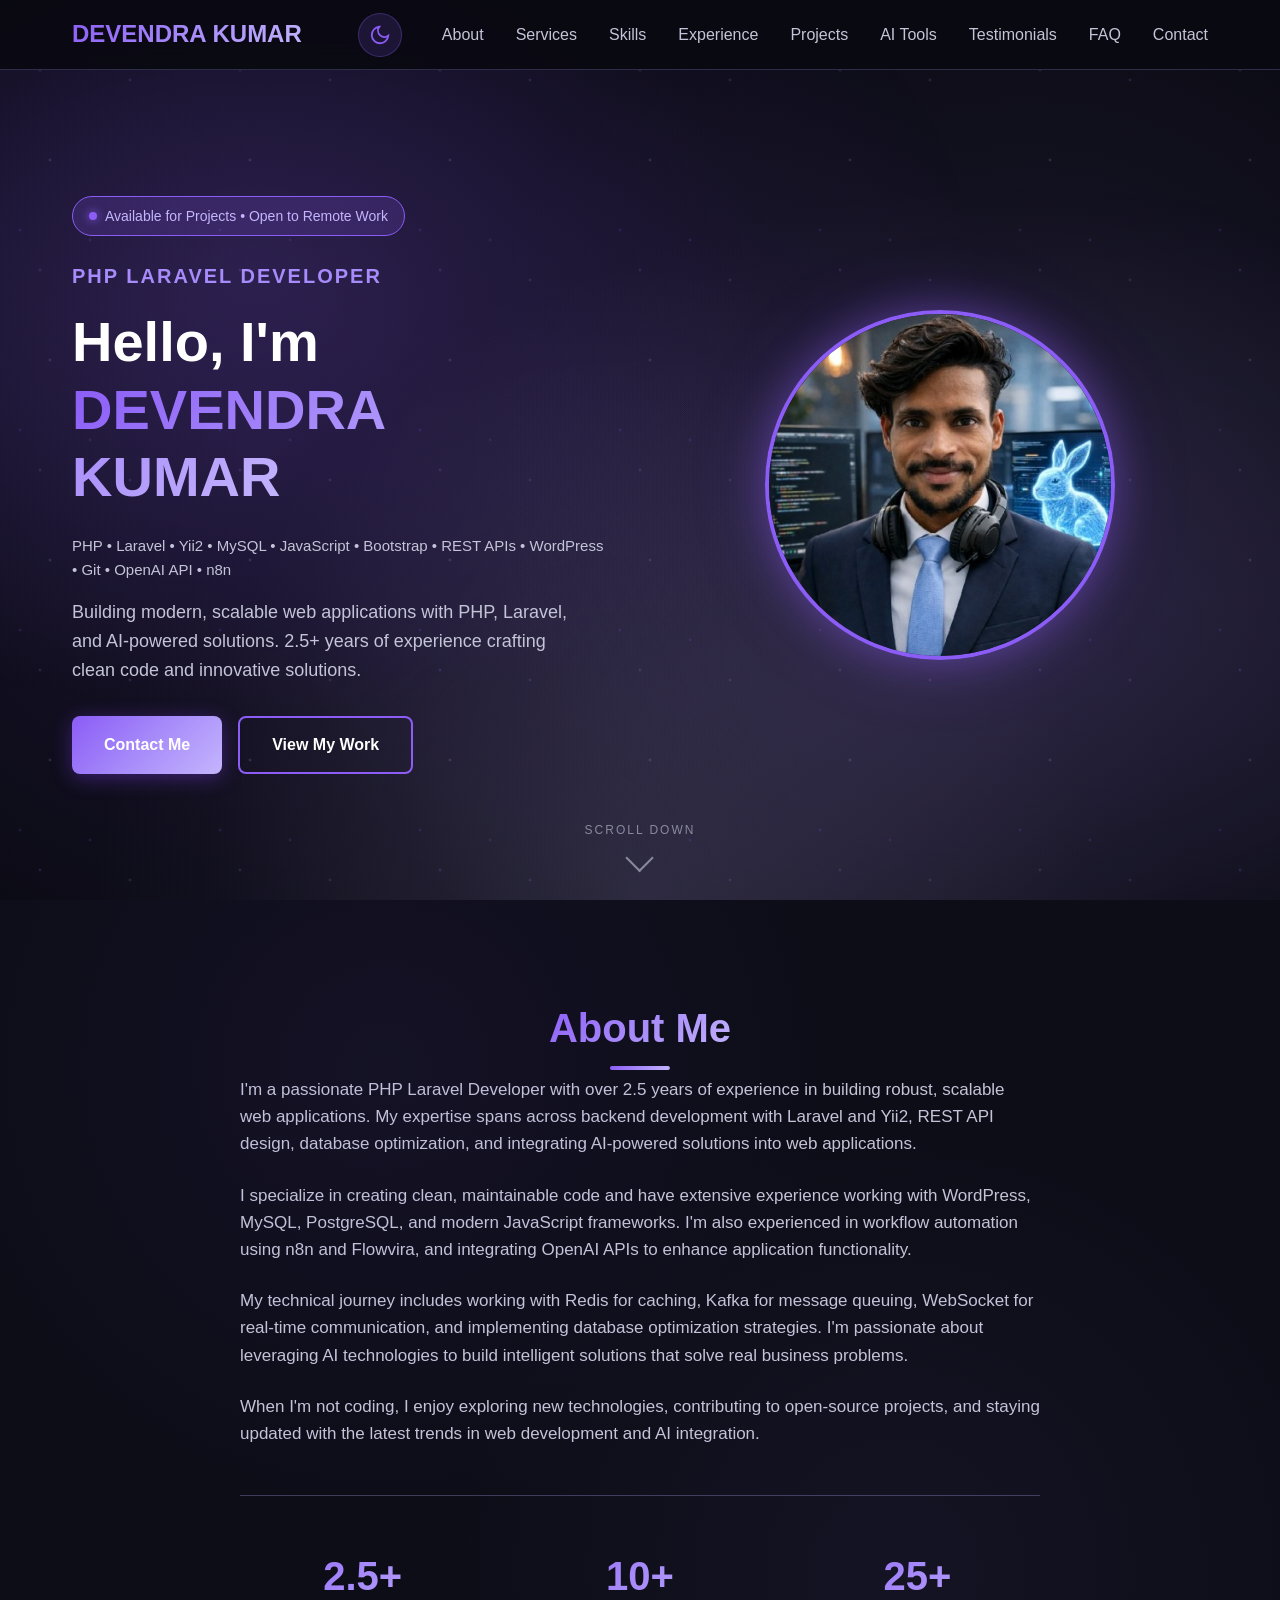
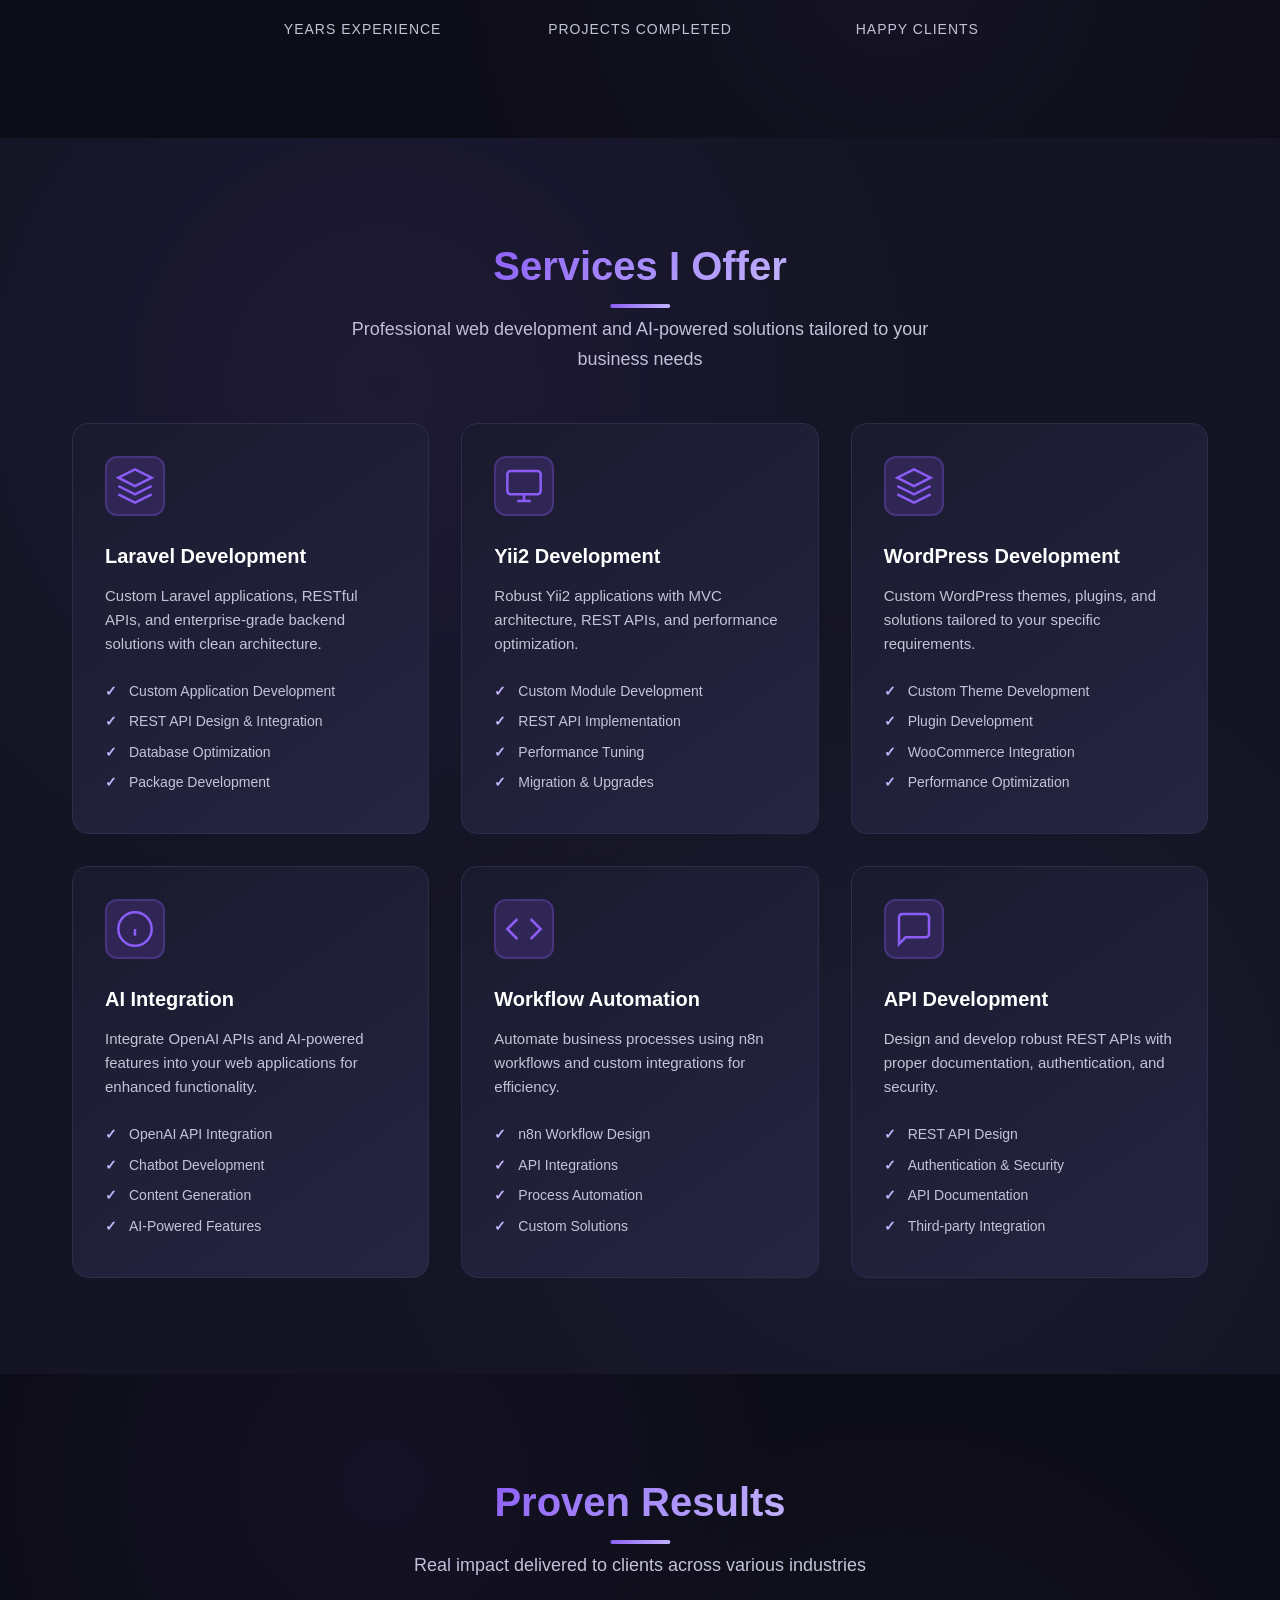
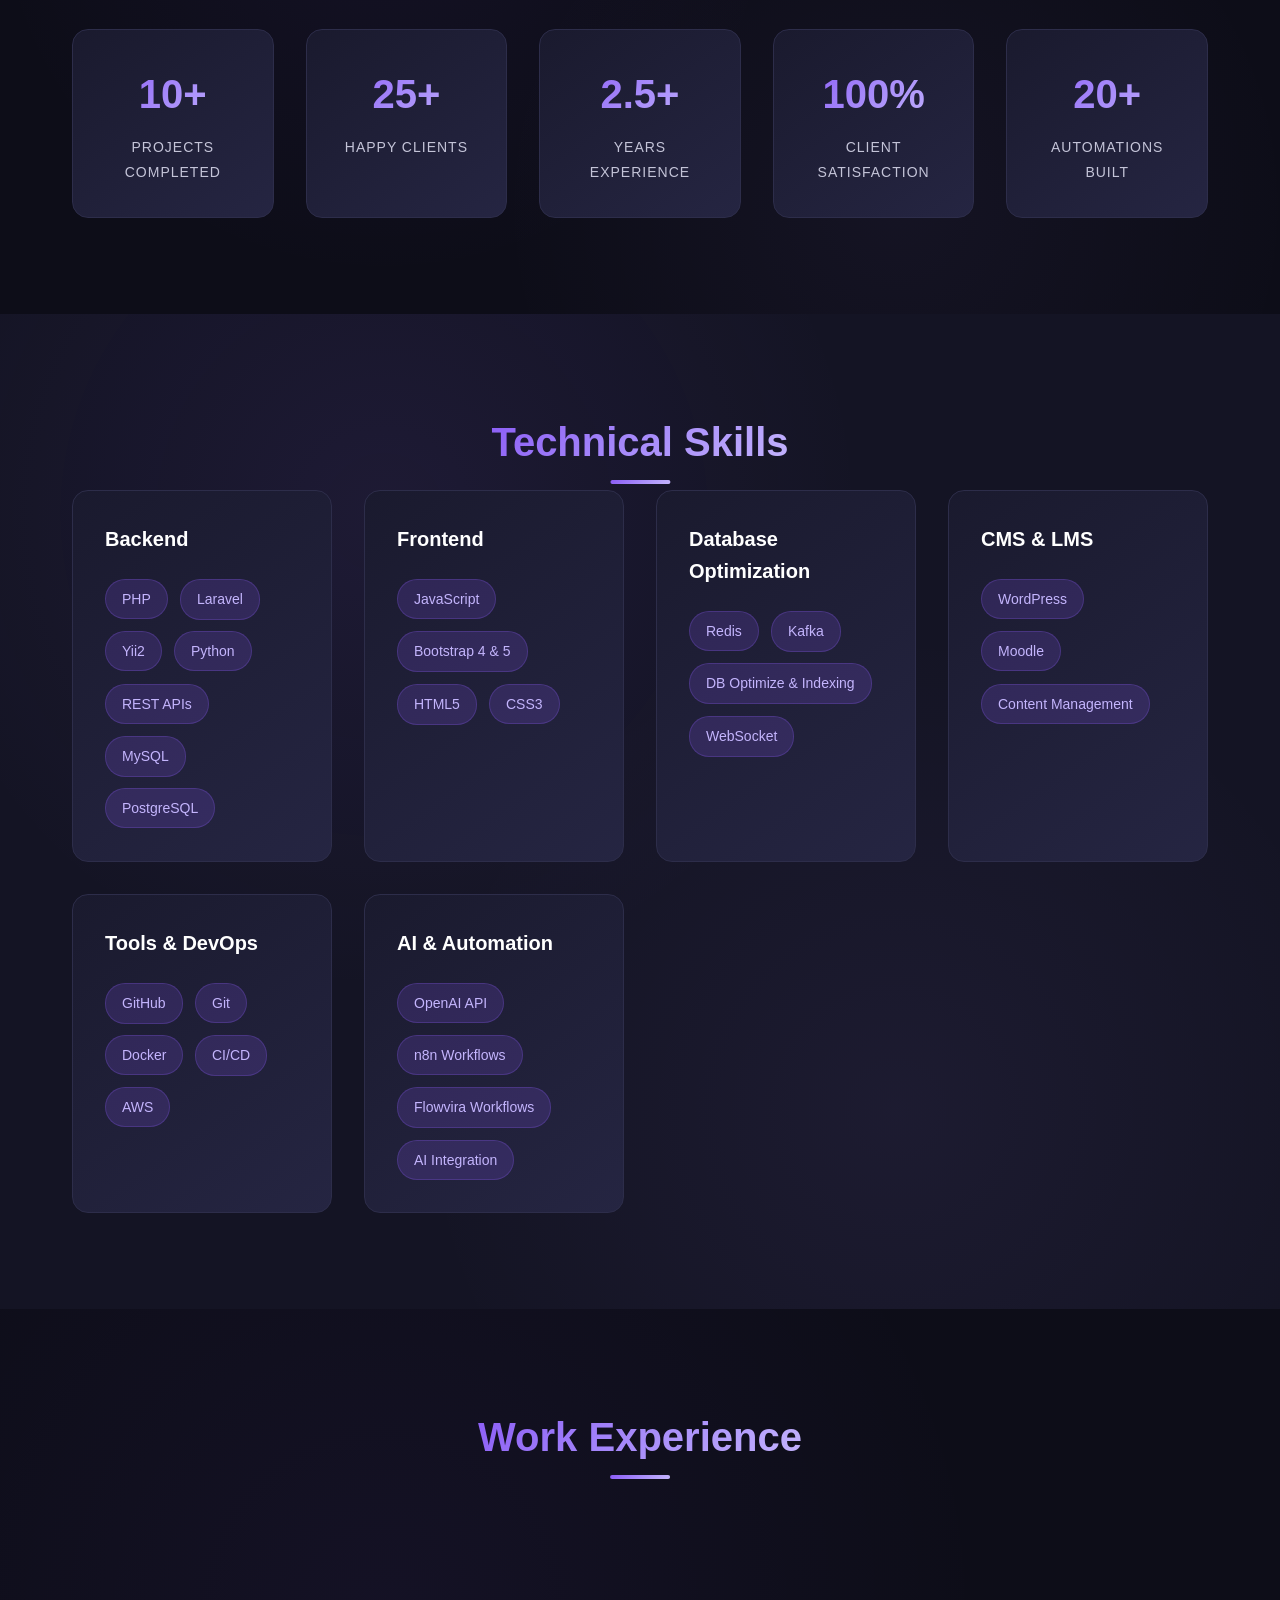
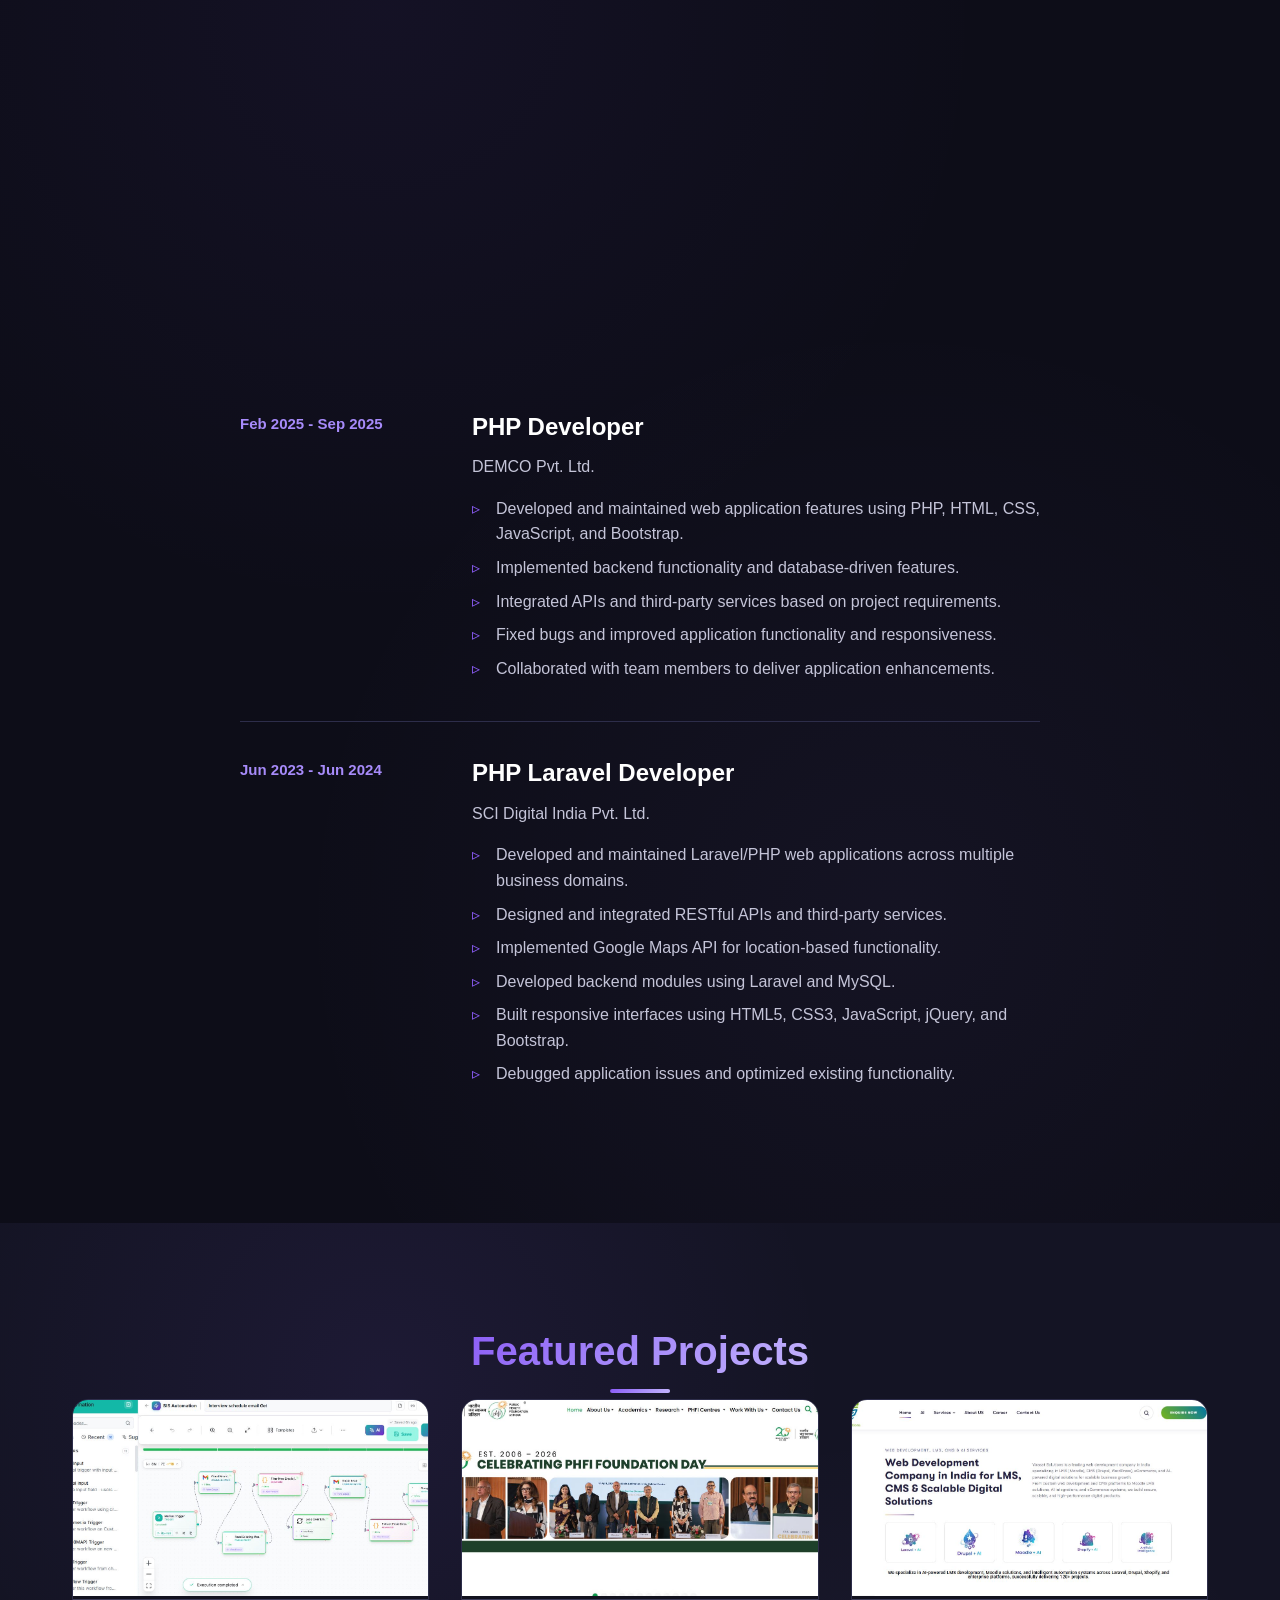
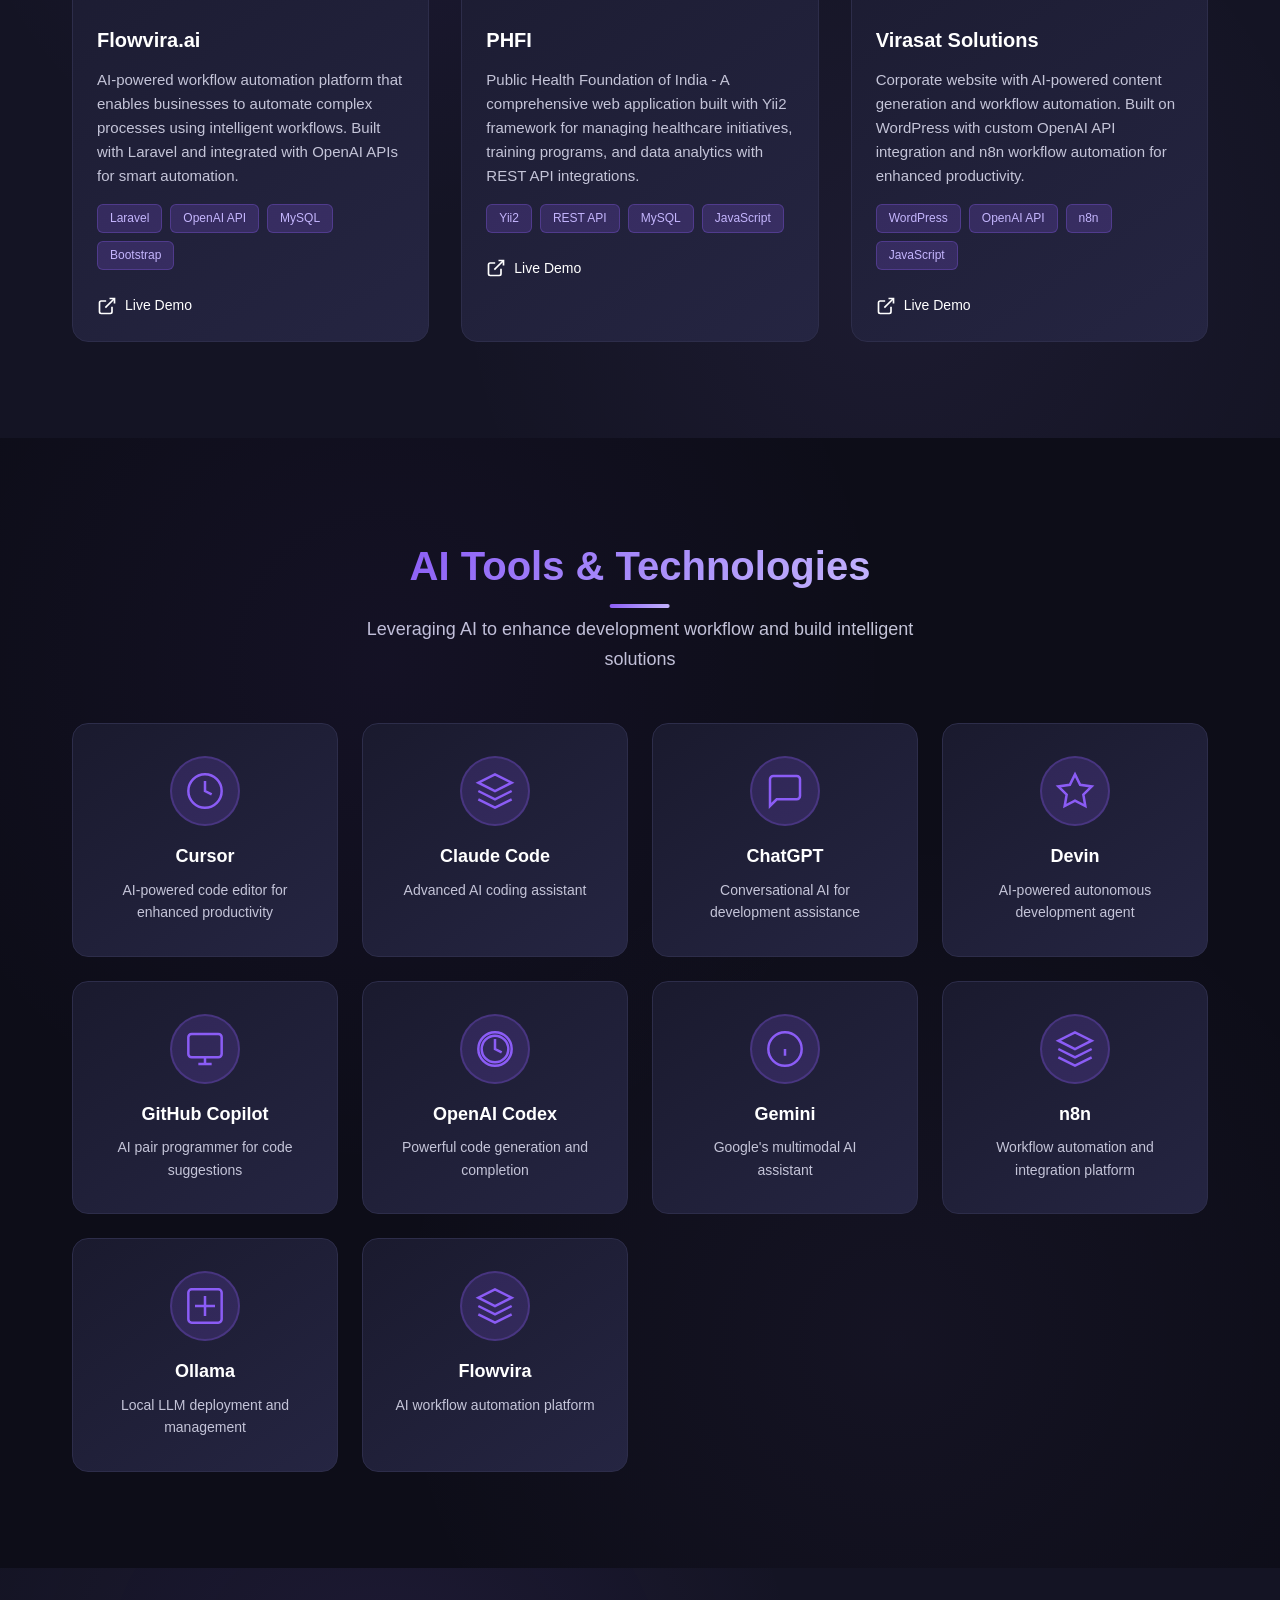
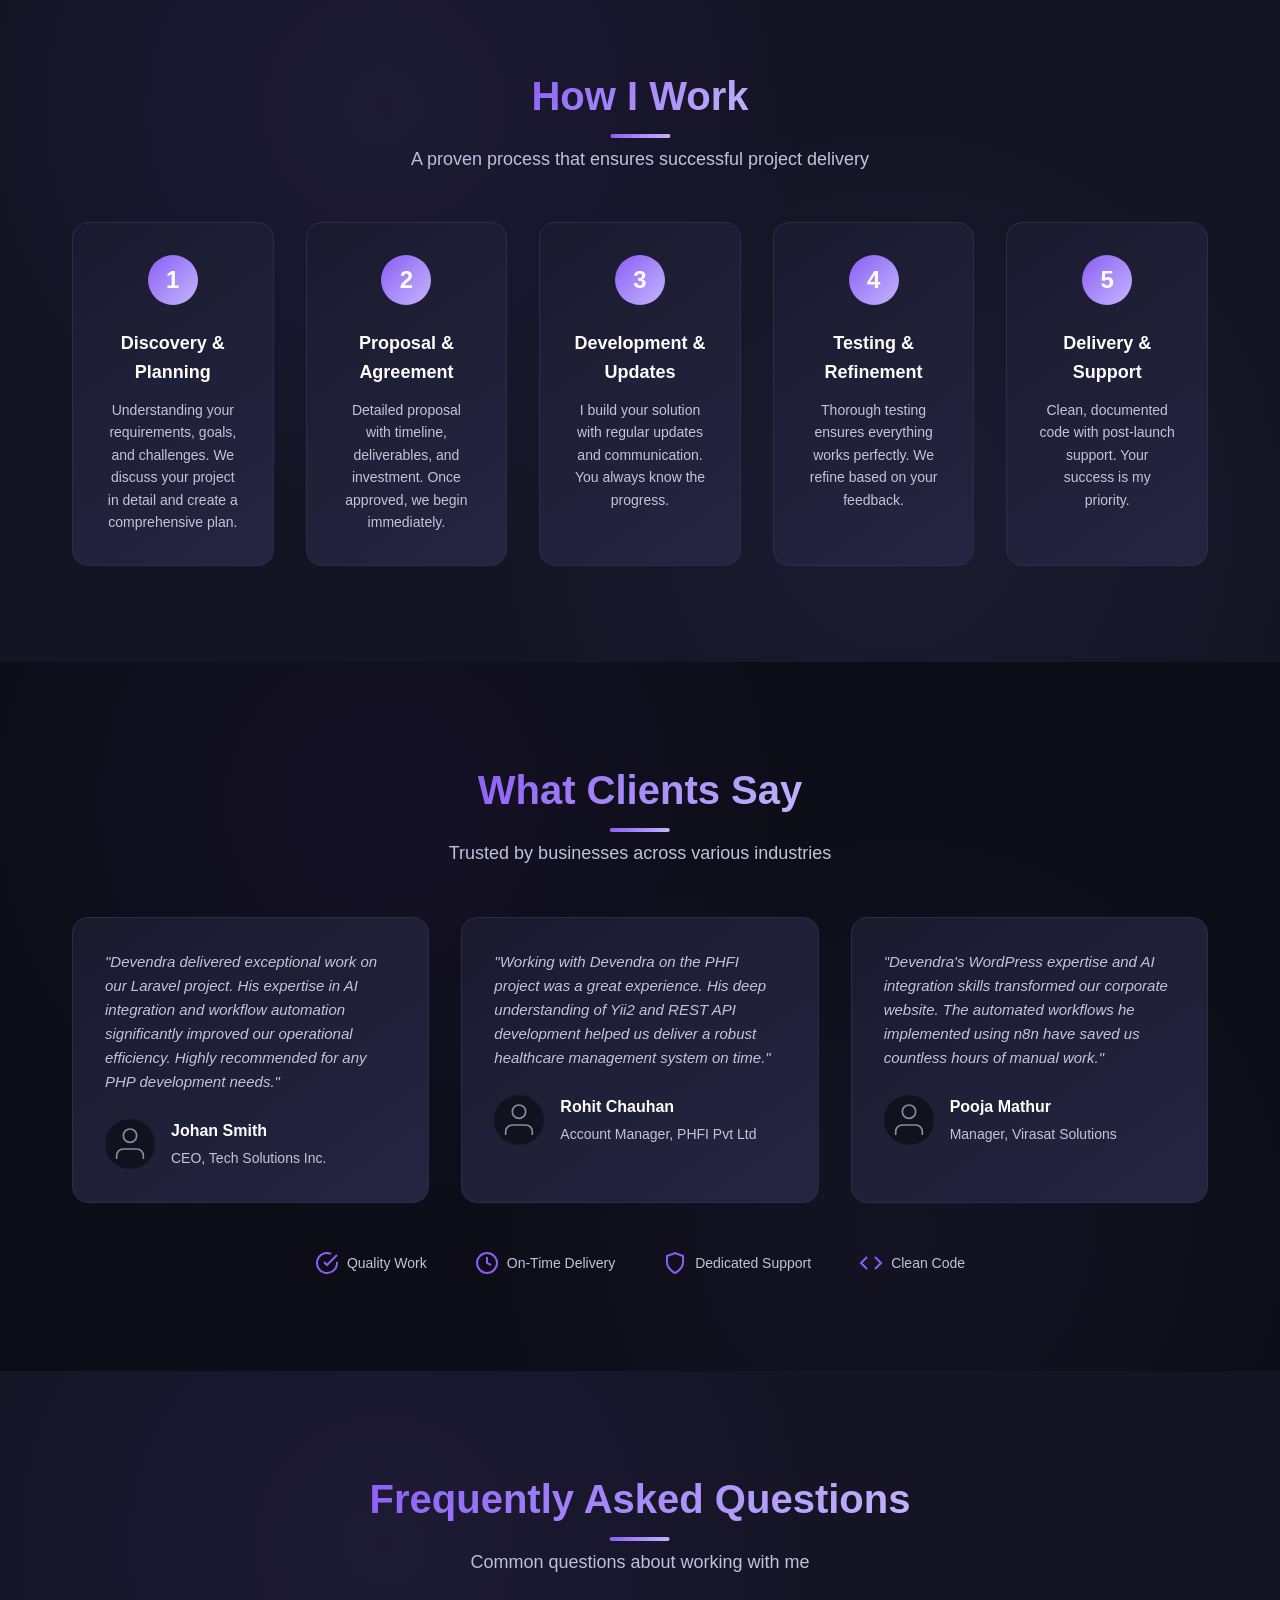
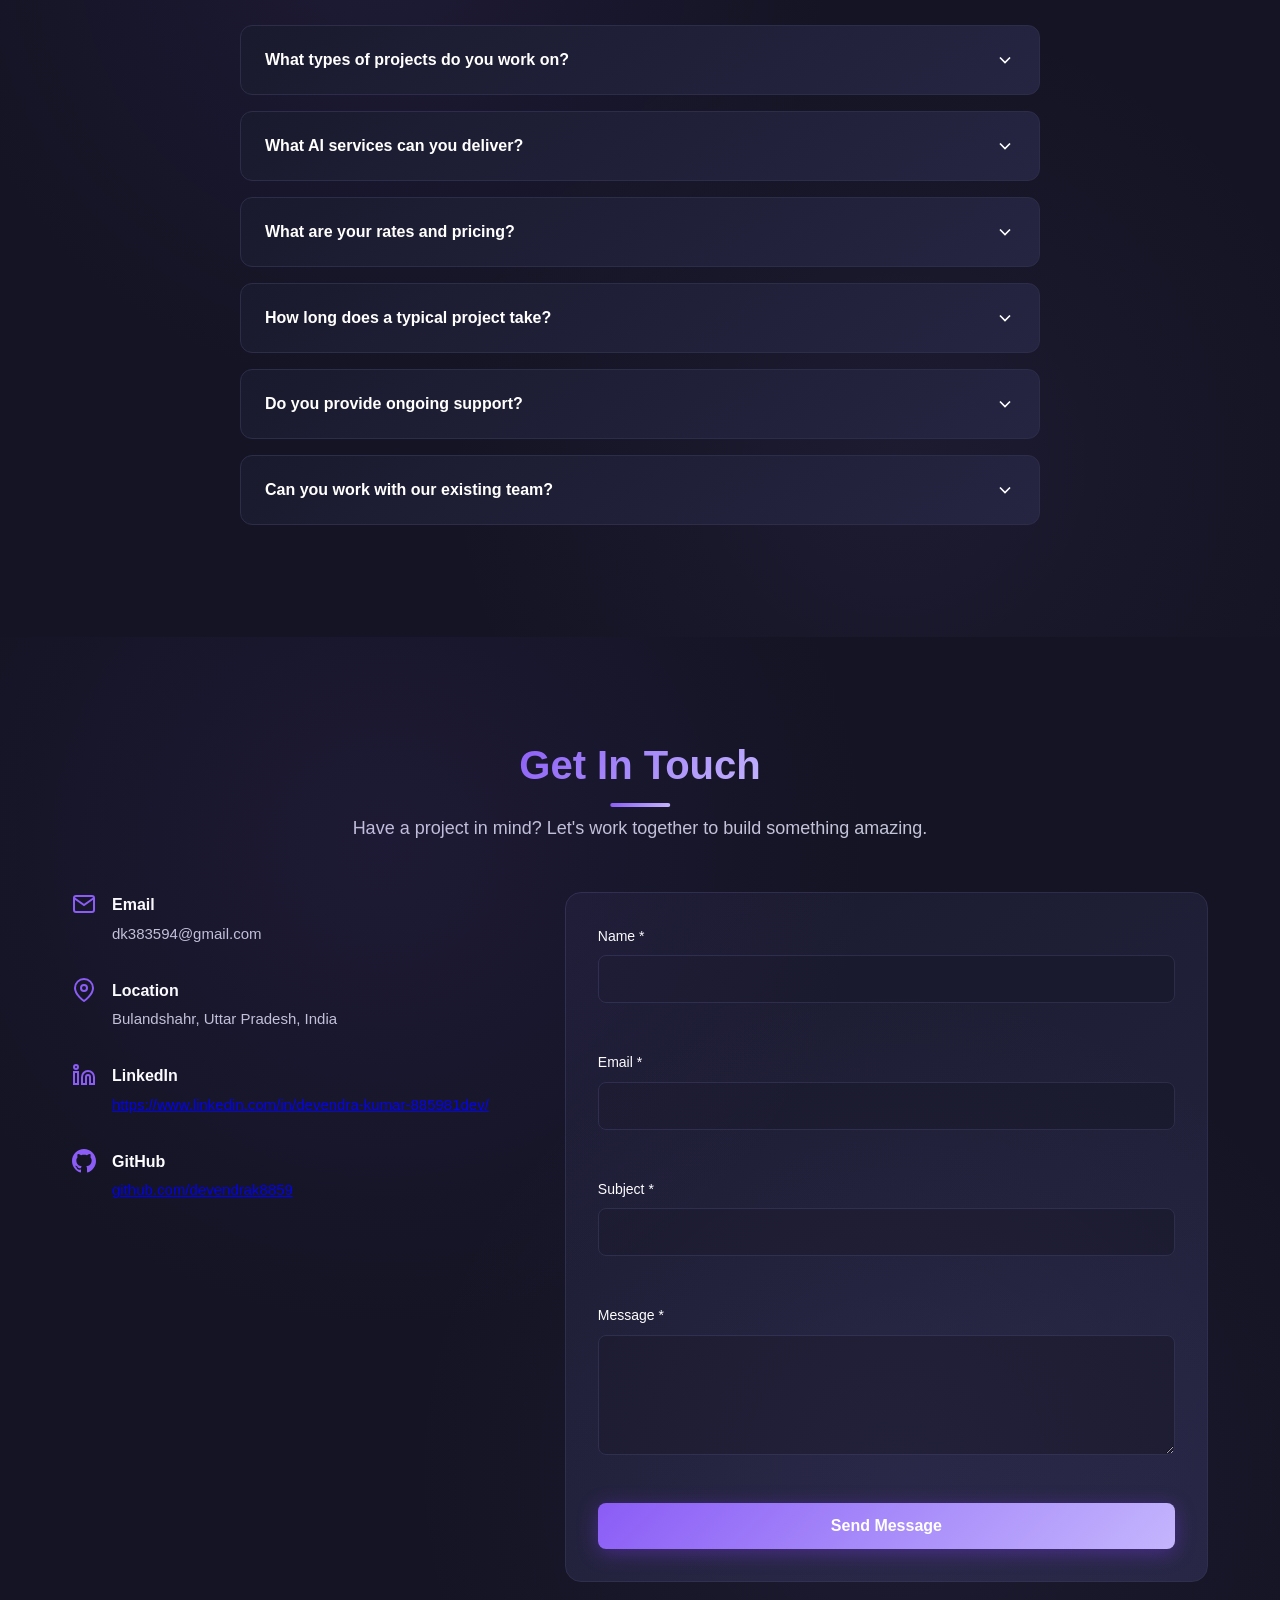
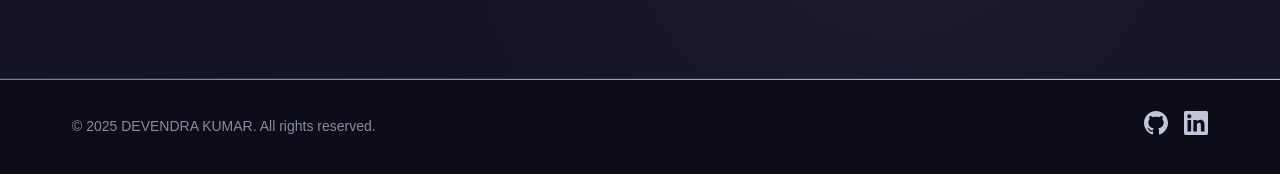
==== commit 149d0b03: "virasat solution image" ====
--- a/index.html
+++ b/index.html
@@ -1 +1 @@
-<!DOCTYPE html><html lang="en"><head><meta charset="UTF-8"><meta name="viewport" content="width=device-width, initial-scale=1.0"><meta name="description" content="Professional PHP Laravel Developer portfolio with 2.5+ years of experience. Specializing in Laravel, Yii2, REST APIs, and AI-powered solutions."><meta name="keywords" content="PHP Developer, Laravel Developer, Yii2, REST API, Web Developer, AI Integration, n8n, OpenAI"><meta name="author" content="DEVENDRA KUMAR"><meta name="robots" content="index, follow"><meta property="og:type" content="website"><meta property="og:title" content="DEVENDRA KUMAR - PHP Laravel Developer"><meta property="og:description" content="Professional PHP Laravel Developer with 2.5+ years of experience. Building modern web applications and AI-powered solutions."><meta property="og:image" content="assets/dev-image.jpg"><meta name="twitter:card" content="summary_large_image"><meta name="twitter:title" content="DEVENDRA KUMAR - PHP Laravel Developer"><meta name="twitter:description" content="Professional PHP Laravel Developer with 2.5+ years of experience. Building modern web applications and AI-powered solutions."><title>DEVENDRA KUMAR - PHP Laravel Developer Portfolio</title><link rel="icon" href="favicon.ico" sizes="any"><link rel="icon" href="favicon.svg" type="image/svg+xml"><link rel="stylesheet" href="css/style.css"></head><body><nav class="navbar" id="navbar"><div class="container"><a href="#hero" class="logo">DEVENDRA KUMAR</a><button class="mobile-menu-btn" id="mobileMenuBtn" aria-label="Toggle menu"><span></span><span></span><span></span></button><button class="theme-toggle" id="themeToggle" aria-label="Toggle dark/light mode"><svg class="moon-icon" viewBox="0 0 24 24" fill="none" stroke="currentColor" stroke-width="2"><path d="M21 12.79A9 9 0 1 1 11.21 3 7 7 0 0 0 21 12.79z"></path></svg><svg class="sun-icon" viewBox="0 0 24 24" fill="none" stroke="currentColor" stroke-width="2"><circle cx="12" cy="12" r="5"></circle><line x1="12" y1="1" x2="12" y2="3"></line><line x1="12" y1="21" x2="12" y2="23"></line><line x1="4.22" y1="4.22" x2="5.64" y2="5.64"></line><line x1="18.36" y1="18.36" x2="19.78" y2="19.78"></line><line x1="1" y1="12" x2="3" y2="12"></line><line x1="21" y1="12" x2="23" y2="12"></line><line x1="4.22" y1="19.78" x2="5.64" y2="18.36"></line><line x1="18.36" y1="5.64" x2="19.78" y2="4.22"></line></svg></button><ul class="nav-links" id="navLinks"><li><a href="#about" class="nav-link">About</a></li><li><a href="#services" class="nav-link">Services</a></li><li><a href="#skills" class="nav-link">Skills</a></li><li><a href="#experience" class="nav-link">Experience</a></li><li><a href="#projects" class="nav-link">Projects</a></li><li><a href="#ai-tools" class="nav-link">AI Tools</a></li><li><a href="#testimonials" class="nav-link">Testimonials</a></li><li><a href="#faq" class="nav-link">FAQ</a></li><li><a href="#contact" class="nav-link">Contact</a></li></ul></div></nav><section id="hero" class="hero"><div class="container"><div class="hero-content"><div class="hero-text"><div class="hero-availability"><span class="availability-dot"></span><span class="availability-text">Available for Projects • Open to Remote Work</span></div><p class="hero-subtitle">PHP Laravel Developer</p><h1 class="hero-title">Hello, I'm <span class="gradient-text">DEVENDRA KUMAR</span></h1><p class="hero-tech-stack"> PHP • Laravel • Yii2 • MySQL • JavaScript • Bootstrap • REST APIs • WordPress • Git • OpenAI API • n8n </p><p class="hero-description"> Building modern, scalable web applications with PHP, Laravel, and AI-powered solutions. 2.5+ years of experience crafting clean code and innovative solutions. </p><div class="hero-buttons"><a href="#contact" class="btn btn-primary">Contact Me</a><a href="#projects" class="btn btn-secondary">View My Work</a></div></div><div class="hero-image"><div class="profile-photo-wrapper"><img src="assets/dev-image.jpg" alt="DEVENDRA KUMAR - PHP Laravel Developer" class="profile-photo"></div></div></div></div><div class="scroll-indicator"><span class="scroll-text">Scroll Down</span><div class="scroll-arrow"></div></div></section><section id="about" class="section"><div class="container"><h2 class="section-title">About Me</h2><div class="about-content"><div class="about-text"><p> I'm a passionate PHP Laravel Developer with over 2.5 years of experience in building robust, scalable web applications. My expertise spans across backend development with Laravel and Yii2, REST API design, database optimization, and integrating AI-powered solutions into web applications. </p><p> I specialize in creating clean, maintainable code and have extensive experience working with WordPress, MySQL, PostgreSQL, and modern JavaScript frameworks. I'm also experienced in workflow automation using n8n and Flowvira, and integrating OpenAI APIs to enhance application functionality. </p><p> My technical journey includes working with Redis for caching, Kafka for message queuing, WebSocket for real-time communication, and implementing database optimization strategies. I'm passionate about leveraging AI technologies to build intelligent solutions that solve real business problems. </p><p> When I'm not coding, I enjoy exploring new technologies, contributing to open-source projects, and staying updated with the latest trends in web development and AI integration. </p><div class="about-stats"><div class="stat-item"><span class="stat-number">2.5+</span><span class="stat-label">Years Experience</span></div><div class="stat-item"><span class="stat-number">10+</span><span class="stat-label">Projects Completed</span></div><div class="stat-item"><span class="stat-number">25+</span><span class="stat-label">Happy Clients</span></div></div></div></div></div></section><section id="services" class="section section-alt"><div class="container"><h2 class="section-title">Services I Offer</h2><p class="section-subtitle">Professional web development and AI-powered solutions tailored to your business needs</p><div class="services-grid"><div class="service-card"><div class="service-icon"><svg width="40" height="40" viewBox="0 0 24 24" fill="none" stroke="currentColor" stroke-width="1.5"><path d="M12 2L2 7l10 5 10-5-10-5z"></path><path d="M2 17l10 5 10-5"></path><path d="M2 12l10 5 10-5"></path></svg></div><h3 class="service-title">Laravel Development</h3><p class="service-description"> Custom Laravel applications, RESTful APIs, and enterprise-grade backend solutions with clean architecture. </p><ul class="service-features"><li>Custom Application Development</li><li>REST API Design & Integration</li><li>Database Optimization</li><li>Package Development</li></ul></div><div class="service-card"><div class="service-icon"><svg width="40" height="40" viewBox="0 0 24 24" fill="none" stroke="currentColor" stroke-width="1.5"><rect x="2" y="3" width="20" height="14" rx="2" ry="2"></rect><line x1="8" y1="21" x2="16" y2="21"></line><line x1="12" y1="17" x2="12" y2="21"></line></svg></div><h3 class="service-title">Yii2 Development</h3><p class="service-description"> Robust Yii2 applications with MVC architecture, REST APIs, and performance optimization. </p><ul class="service-features"><li>Custom Module Development</li><li>REST API Implementation</li><li>Performance Tuning</li><li>Migration & Upgrades</li></ul></div><div class="service-card"><div class="service-icon"><svg width="40" height="40" viewBox="0 0 24 24" fill="none" stroke="currentColor" stroke-width="1.5"><path d="M12 2L2 7l10 5 10-5-10-5z"></path><path d="M2 17l10 5 10-5"></path><path d="M2 12l10 5 10-5"></path></svg></div><h3 class="service-title">WordPress Development</h3><p class="service-description"> Custom WordPress themes, plugins, and solutions tailored to your specific requirements. </p><ul class="service-features"><li>Custom Theme Development</li><li>Plugin Development</li><li>WooCommerce Integration</li><li>Performance Optimization</li></ul></div><div class="service-card"><div class="service-icon"><svg width="40" height="40" viewBox="0 0 24 24" fill="none" stroke="currentColor" stroke-width="1.5"><circle cx="12" cy="12" r="10"></circle><path d="M12 16v-4"></path><path d="M12 8h.01"></path></svg></div><h3 class="service-title">AI Integration</h3><p class="service-description"> Integrate OpenAI APIs and AI-powered features into your web applications for enhanced functionality. </p><ul class="service-features"><li>OpenAI API Integration</li><li>Chatbot Development</li><li>Content Generation</li><li>AI-Powered Features</li></ul></div><div class="service-card"><div class="service-icon"><svg width="40" height="40" viewBox="0 0 24 24" fill="none" stroke="currentColor" stroke-width="1.5"><polyline points="16 18 22 12 16 6"></polyline><polyline points="8 6 2 12 8 18"></polyline></svg></div><h3 class="service-title">Workflow Automation</h3><p class="service-description"> Automate business processes using n8n workflows and custom integrations for efficiency. </p><ul class="service-features"><li>n8n Workflow Design</li><li>API Integrations</li><li>Process Automation</li><li>Custom Solutions</li></ul></div><div class="service-card"><div class="service-icon"><svg width="40" height="40" viewBox="0 0 24 24" fill="none" stroke="currentColor" stroke-width="1.5"><path d="M21 15a2 2 0 0 1-2 2H7l-4 4V5a2 2 0 0 1 2-2h14a2 2 0 0 1 2 2z"></path></svg></div><h3 class="service-title">API Development</h3><p class="service-description"> Design and develop robust REST APIs with proper documentation, authentication, and security. </p><ul class="service-features"><li>REST API Design</li><li>Authentication & Security</li><li>API Documentation</li><li>Third-party Integration</li></ul></div></div></div></section><section id="results" class="section"><div class="container"><h2 class="section-title">Proven Results</h2><p class="section-subtitle">Real impact delivered to clients across various industries</p><div class="results-grid"><div class="result-item"><span class="result-number">10+</span><span class="result-label">Projects Completed</span></div><div class="result-item"><span class="result-number">25+</span><span class="result-label">Happy Clients</span></div><div class="result-item"><span class="result-number">2.5+</span><span class="result-label">Years Experience</span></div><div class="result-item"><span class="result-number">100%</span><span class="result-label">Client Satisfaction</span></div><div class="result-item"><span class="result-number">20+</span><span class="result-label">Automations Built</span></div></div></div></section><section id="skills" class="section section-alt"><div class="container"><h2 class="section-title">Technical Skills</h2><div class="skills-grid"><div class="skill-category"><h3 class="skill-category-title">Backend</h3><div class="skill-tags"><span class="skill-tag">PHP</span><span class="skill-tag">Laravel</span><span class="skill-tag">Yii2</span><span class="skill-tag">Python</span><span class="skill-tag">REST APIs</span><span class="skill-tag">MySQL</span><span class="skill-tag">PostgreSQL</span></div></div><div class="skill-category"><h3 class="skill-category-title">Frontend</h3><div class="skill-tags"><span class="skill-tag">JavaScript</span><span class="skill-tag">Bootstrap 4 & 5</span><span class="skill-tag">HTML5</span><span class="skill-tag">CSS3</span></div></div><div class="skill-category"><h3 class="skill-category-title">Database Optimization</h3><div class="skill-tags"><span class="skill-tag">Redis</span><span class="skill-tag">Kafka</span><span class="skill-tag">DB Optimize & Indexing</span><span class="skill-tag">WebSocket</span></div></div><div class="skill-category"><h3 class="skill-category-title">CMS & LMS</h3><div class="skill-tags"><span class="skill-tag">WordPress</span><span class="skill-tag">Moodle</span><span class="skill-tag">Content Management</span></div></div><div class="skill-category"><h3 class="skill-category-title">Tools & DevOps</h3><div class="skill-tags"><span class="skill-tag">GitHub</span><span class="skill-tag">Git</span><span class="skill-tag">Docker</span><span class="skill-tag">CI/CD</span><span class="skill-tag">AWS</span></div></div><div class="skill-category"><h3 class="skill-category-title">AI & Automation</h3><div class="skill-tags"><span class="skill-tag">OpenAI API</span><span class="skill-tag">n8n Workflows</span><span class="skill-tag">Flowvira Workflows</span><span class="skill-tag">AI Integration</span></div></div></div></div></section><section id="experience" class="section"><div class="container"><h2 class="section-title">Work Experience</h2><div class="experience-timeline"><div class="experience-item"><div class="experience-date">Nov 2025 - Present</div><div class="experience-content"><h3 class="experience-title">PHP Laravel Developer</h3><p class="experience-company">Virasat Solutions Pvt. Ltd.</p><ul class="experience-responsibilities"><li>Develop and maintain PHP/Laravel-based web applications and backend modules.</li><li>Integrate OpenAI APIs to build AI-powered features and automation workflows.</li><li>Develop and integrate RESTful APIs and third-party services.</li><li>Work with MySQL for database-driven application development and optimization.</li><li>Develop WordPress-based websites and integrate custom functionality.</li><li>Work with Moodle/LMS, CMS, and eCommerce integrations.</li><li>Troubleshoot application issues and improve performance, reliability, and user experience.</li></ul></div></div><div class="experience-item"><div class="experience-date">Feb 2025 - Sep 2025</div><div class="experience-content"><h3 class="experience-title">PHP Developer</h3><p class="experience-company">DEMCO Pvt. Ltd.</p><ul class="experience-responsibilities"><li>Developed and maintained web application features using PHP, HTML, CSS, JavaScript, and Bootstrap.</li><li>Implemented backend functionality and database-driven features.</li><li>Integrated APIs and third-party services based on project requirements.</li><li>Fixed bugs and improved application functionality and responsiveness.</li><li>Collaborated with team members to deliver application enhancements.</li></ul></div></div><div class="experience-item"><div class="experience-date">Jun 2023 - Jun 2024</div><div class="experience-content"><h3 class="experience-title">PHP Laravel Developer</h3><p class="experience-company">SCI Digital India Pvt. Ltd.</p><ul class="experience-responsibilities"><li>Developed and maintained Laravel/PHP web applications across multiple business domains.</li><li>Designed and integrated RESTful APIs and third-party services.</li><li>Implemented Google Maps API for location-based functionality.</li><li>Developed backend modules using Laravel and MySQL.</li><li>Built responsive interfaces using HTML5, CSS3, JavaScript, jQuery, and Bootstrap.</li><li>Debugged application issues and optimized existing functionality.</li></ul></div></div></div></div></section><section id="projects" class="section section-alt"><div class="container"><h2 class="section-title">Featured Projects</h2><div class="projects-grid"><div class="project-card"><div class="project-image"><div class="project-placeholder"><img src="assets/flowvira.jpg" alt="Flowvira AI Automation Solutions" width="auto" height="200"></div></div><div class="project-content"><h3 class="project-title">Flowvira.ai</h3><p class="project-description"> AI-powered workflow automation platform that enables businesses to automate complex processes using intelligent workflows. Built with Laravel and integrated with OpenAI APIs for smart automation. </p><div class="project-tech"><span class="tech-tag">Laravel</span><span class="tech-tag">OpenAI API</span><span class="tech-tag">MySQL</span><span class="tech-tag">Bootstrap</span></div><div class="project-links"><a href="https://flowvira.ai" class="project-link" target="_blank" rel="noopener noreferrer"><svg width="20" height="20" viewBox="0 0 24 24" fill="none" stroke="currentColor" stroke-width="2"><path d="M18 13v6a2 2 0 0 1-2 2H5a2 2 0 0 1-2-2V8a2 2 0 0 1 2-2h6"></path><polyline points="15 3 21 3 21 9"></polyline><line x1="10" y1="14" x2="21" y2="3"></line></svg> Live Demo </a></div></div></div><div class="project-card"><div class="project-image"><div class="project-placeholder"><img src="assets/phfi.jpg" alt="PHFI" width="auto" height="200"></div></div><div class="project-content"><h3 class="project-title">PHFI</h3><p class="project-description"> Public Health Foundation of India - A comprehensive web application built with Yii2 framework for managing healthcare initiatives, training programs, and data analytics with REST API integrations. </p><div class="project-tech"><span class="tech-tag">Yii2</span><span class="tech-tag">REST API</span><span class="tech-tag">MySQL</span><span class="tech-tag">JavaScript</span></div><div class="project-links"><a href="https://phfi.org/" class="project-link" target="_blank" rel="noopener noreferrer"><svg width="20" height="20" viewBox="0 0 24 24" fill="none" stroke="currentColor" stroke-width="2"><path d="M18 13v6a2 2 0 0 1-2 2H5a2 2 0 0 1-2-2V8a2 2 0 0 1 2-2h6"></path><polyline points="15 3 21 3 21 9"></polyline><line x1="10" y1="14" x2="21" y2="3"></line></svg> Live Demo </a></div></div></div><div class="project-card"><div class="project-image"><div class="project-placeholder"><img src="assets/virasat.jpg" alt="Virasat Solutions" width="auto" height="200"></div></div><div class="project-content"><h3 class="project-title">Virasat Solutions</h3><p class="project-description"> Corporate website with AI-powered content generation and workflow automation. Built on WordPress with custom OpenAI API integration and n8n workflow automation for enhanced productivity. </p><div class="project-tech"><span class="tech-tag">WordPress</span><span class="tech-tag">OpenAI API</span><span class="tech-tag">n8n</span><span class="tech-tag">JavaScript</span></div><div class="project-links"><a href="https://virasatsolutions.com/" class="project-link" target="_blank" rel="noopener noreferrer"><svg width="20" height="20" viewBox="0 0 24 24" fill="none" stroke="currentColor" stroke-width="2"><path d="M18 13v6a2 2 0 0 1-2 2H5a2 2 0 0 1-2-2V8a2 2 0 0 1 2-2h6"></path><polyline points="15 3 21 3 21 9"></polyline><line x1="10" y1="14" x2="21" y2="3"></line></svg> Live Demo </a></div></div></div></div></div></section><section id="ai-tools" class="section"><div class="container"><h2 class="section-title">AI Tools & Technologies</h2><p class="section-subtitle">Leveraging AI to enhance development workflow and build intelligent solutions</p><div class="ai-tools-grid"><div class="ai-tool-card"><div class="ai-tool-icon"><svg width="40" height="40" viewBox="0 0 24 24" fill="none" stroke="currentColor" stroke-width="1.5"><circle cx="12" cy="12" r="10"></circle><path d="M12 6v6l4 2"></path></svg></div><h3 class="ai-tool-name">Cursor</h3><p class="ai-tool-description">AI-powered code editor for enhanced productivity</p></div><div class="ai-tool-card"><div class="ai-tool-icon"><svg width="40" height="40" viewBox="0 0 24 24" fill="none" stroke="currentColor" stroke-width="1.5"><path d="M12 2L2 7l10 5 10-5-10-5z"></path><path d="M2 17l10 5 10-5"></path><path d="M2 12l10 5 10-5"></path></svg></div><h3 class="ai-tool-name">Claude Code</h3><p class="ai-tool-description">Advanced AI coding assistant</p></div><div class="ai-tool-card"><div class="ai-tool-icon"><svg width="40" height="40" viewBox="0 0 24 24" fill="none" stroke="currentColor" stroke-width="1.5"><path d="M21 15a2 2 0 0 1-2 2H7l-4 4V5a2 2 0 0 1 2-2h14a2 2 0 0 1 2 2z"></path></svg></div><h3 class="ai-tool-name">ChatGPT</h3><p class="ai-tool-description">Conversational AI for development assistance</p></div><div class="ai-tool-card"><div class="ai-tool-icon"><svg width="40" height="40" viewBox="0 0 24 24" fill="none" stroke="currentColor" stroke-width="1.5"><polygon points="12 2 15.09 8.26 22 9.27 17 14.14 18.18 21.02 12 17.77 5.82 21.02 7 14.14 2 9.27 8.91 8.26 12 2"></polygon></svg></div><h3 class="ai-tool-name">Devin</h3><p class="ai-tool-description">AI-powered autonomous development agent</p></div><div class="ai-tool-card"><div class="ai-tool-icon"><svg width="40" height="40" viewBox="0 0 24 24" fill="none" stroke="currentColor" stroke-width="1.5"><rect x="2" y="3" width="20" height="14" rx="2" ry="2"></rect><line x1="8" y1="21" x2="16" y2="21"></line><line x1="12" y1="17" x2="12" y2="21"></line></svg></div><h3 class="ai-tool-name">GitHub Copilot</h3><p class="ai-tool-description">AI pair programmer for code suggestions</p></div><div class="ai-tool-card"><div class="ai-tool-icon"><svg width="40" height="40" viewBox="0 0 24 24" fill="none" stroke="currentColor" stroke-width="1.5"><path d="M12 2a10 10 0 1 0 10 10A10 10 0 0 0 12 2zm0 18a8 8 0 1 1 8-8 8 8 0 0 1-8 8z"></path><path d="M12 6v6l4 2"></path></svg></div><h3 class="ai-tool-name">OpenAI Codex</h3><p class="ai-tool-description">Powerful code generation and completion</p></div><div class="ai-tool-card"><div class="ai-tool-icon"><svg width="40" height="40" viewBox="0 0 24 24" fill="none" stroke="currentColor" stroke-width="1.5"><circle cx="12" cy="12" r="10"></circle><path d="M12 16v-4"></path><path d="M12 8h.01"></path></svg></div><h3 class="ai-tool-name">Gemini</h3><p class="ai-tool-description">Google's multimodal AI assistant</p></div><div class="ai-tool-card"><div class="ai-tool-icon"><svg width="40" height="40" viewBox="0 0 24 24" fill="none" stroke="currentColor" stroke-width="1.5"><path d="M12 2L2 7l10 5 10-5-10-5z"></path><path d="M2 17l10 5 10-5"></path><path d="M2 12l10 5 10-5"></path></svg></div><h3 class="ai-tool-name">n8n</h3><p class="ai-tool-description">Workflow automation and integration platform</p></div><div class="ai-tool-card"><div class="ai-tool-icon"><svg width="40" height="40" viewBox="0 0 24 24" fill="none" stroke="currentColor" stroke-width="1.5"><rect x="2" y="2" width="20" height="20" rx="2"></rect><path d="M12 6v12"></path><path d="M6 12h12"></path></svg></div><h3 class="ai-tool-name">Ollama</h3><p class="ai-tool-description">Local LLM deployment and management</p></div><div class="ai-tool-card"><div class="ai-tool-icon"><svg width="40" height="40" viewBox="0 0 24 24" fill="none" stroke="currentColor" stroke-width="1.5"><path d="M12 2L2 7l10 5 10-5-10-5z"></path><path d="M2 17l10 5 10-5"></path><path d="M2 12l10 5 10-5"></path></svg></div><h3 class="ai-tool-name">Flowvira</h3><p class="ai-tool-description">AI workflow automation platform</p></div></div></div></section><section id="how-i-work" class="section section-alt"><div class="container"><h2 class="section-title">How I Work</h2><p class="section-subtitle">A proven process that ensures successful project delivery</p><div class="process-steps"><div class="process-step"><div class="step-number">1</div><h3 class="step-title">Discovery & Planning</h3><p class="step-description"> Understanding your requirements, goals, and challenges. We discuss your project in detail and create a comprehensive plan. </p></div><div class="process-step"><div class="step-number">2</div><h3 class="step-title">Proposal & Agreement</h3><p class="step-description"> Detailed proposal with timeline, deliverables, and investment. Once approved, we begin immediately. </p></div><div class="process-step"><div class="step-number">3</div><h3 class="step-title">Development & Updates</h3><p class="step-description"> I build your solution with regular updates and communication. You always know the progress. </p></div><div class="process-step"><div class="step-number">4</div><h3 class="step-title">Testing & Refinement</h3><p class="step-description"> Thorough testing ensures everything works perfectly. We refine based on your feedback. </p></div><div class="process-step"><div class="step-number">5</div><h3 class="step-title">Delivery & Support</h3><p class="step-description"> Clean, documented code with post-launch support. Your success is my priority. </p></div></div></div></section><section id="testimonials" class="section"><div class="container"><h2 class="section-title">What Clients Say</h2><p class="section-subtitle">Trusted by businesses across various industries</p><div class="testimonials-grid"><div class="testimonial-card"><div class="testimonial-content"><p class="testimonial-text"> "Devendra delivered exceptional work on our Laravel project. His expertise in AI integration and workflow automation significantly improved our operational efficiency. Highly recommended for any PHP development needs." </p></div><div class="testimonial-author"><div class="author-avatar"><svg width="40" height="40" viewBox="0 0 24 24" fill="none" stroke="currentColor" stroke-width="1"><path d="M20 21v-2a4 4 0 0 0-4-4H8a4 4 0 0 0-4 4v2"></path><circle cx="12" cy="7" r="4"></circle></svg></div><div class="author-info"><h4 class="author-name">Johan Smith</h4><p class="author-role">CEO, Tech Solutions Inc.</p></div></div></div><div class="testimonial-card"><div class="testimonial-content"><p class="testimonial-text"> "Working with Devendra on the PHFI project was a great experience. His deep understanding of Yii2 and REST API development helped us deliver a robust healthcare management system on time." </p></div><div class="testimonial-author"><div class="author-avatar"><svg width="40" height="40" viewBox="0 0 24 24" fill="none" stroke="currentColor" stroke-width="1"><path d="M20 21v-2a4 4 0 0 0-4-4H8a4 4 0 0 0-4 4v2"></path><circle cx="12" cy="7" r="4"></circle></svg></div><div class="author-info"><h4 class="author-name">Rohit Chauhan</h4><p class="author-role">Account Manager, PHFI Pvt Ltd</p></div></div></div><div class="testimonial-card"><div class="testimonial-content"><p class="testimonial-text"> "Devendra's WordPress expertise and AI integration skills transformed our corporate website. The automated workflows he implemented using n8n have saved us countless hours of manual work." </p></div><div class="testimonial-author"><div class="author-avatar"><svg width="40" height="40" viewBox="0 0 24 24" fill="none" stroke="currentColor" stroke-width="1"><path d="M20 21v-2a4 4 0 0 0-4-4H8a4 4 0 0 0-4 4v2"></path><circle cx="12" cy="7" r="4"></circle></svg></div><div class="author-info"><h4 class="author-name">Pooja Mathur</h4><p class="author-role">Manager, Virasat Solutions</p></div></div></div></div><div class="client-attributes"><div class="attribute-item"><svg width="24" height="24" viewBox="0 0 24 24" fill="none" stroke="currentColor" stroke-width="2"><path d="M22 11.08V12a10 10 0 1 1-5.93-9.14"></path><polyline points="22 4 12 14.01 9 11.01"></polyline></svg><span>Quality Work</span></div><div class="attribute-item"><svg width="24" height="24" viewBox="0 0 24 24" fill="none" stroke="currentColor" stroke-width="2"><circle cx="12" cy="12" r="10"></circle><polyline points="12 6 12 12 16 14"></polyline></svg><span>On-Time Delivery</span></div><div class="attribute-item"><svg width="24" height="24" viewBox="0 0 24 24" fill="none" stroke="currentColor" stroke-width="2"><path d="M12 22s8-4 8-10V5l-8-3-8 3v7c0 6 8 10 8 10z"></path></svg><span>Dedicated Support</span></div><div class="attribute-item"><svg width="24" height="24" viewBox="0 0 24 24" fill="none" stroke="currentColor" stroke-width="2"><polyline points="16 18 22 12 16 6"></polyline><polyline points="8 6 2 12 8 18"></polyline></svg><span>Clean Code</span></div></div></div></section><section id="faq" class="section section-alt"><div class="container"><h2 class="section-title">Frequently Asked Questions</h2><p class="section-subtitle">Common questions about working with me</p><div class="faq-list"><div class="faq-item"><button class="faq-question" aria-expanded="false"><span>What types of projects do you work on?</span><svg class="faq-icon" width="20" height="20" viewBox="0 0 24 24" fill="none" stroke="currentColor" stroke-width="2"><polyline points="6 9 12 15 18 9"></polyline></svg></button><div class="faq-answer"><p> I specialize in PHP Laravel development, Yii2 applications, WordPress customization, REST API development, and AI integration using OpenAI APIs. I work with clients across e-commerce, content management, automation, and enterprise sectors. </p></div></div><div class="faq-item"><button class="faq-question" aria-expanded="false"><span>What AI services can you deliver?</span><svg class="faq-icon" width="20" height="20" viewBox="0 0 24 24" fill="none" stroke="currentColor" stroke-width="2"><polyline points="6 9 12 15 18 9"></polyline></svg></button><div class="faq-answer"><p> I build AI-powered features using OpenAI APIs, including chatbots, content generation, automated workflows with n8n, and intelligent integrations. I handle everything from architecture to deployment with production-grade solutions. </p></div></div><div class="faq-item"><button class="faq-question" aria-expanded="false"><span>What are your rates and pricing?</span><svg class="faq-icon" width="20" height="20" viewBox="0 0 24 24" fill="none" stroke="currentColor" stroke-width="2"><polyline points="6 9 12 15 18 9"></polyline></svg></button><div class="faq-answer"><p> Pricing varies based on project scope and complexity. I offer fixed-price quotes for well-defined projects, hourly rates for ongoing work, and monthly retainer packages for long-term engagements. Contact me for a custom quote after understanding your requirements. </p></div></div><div class="faq-item"><button class="faq-question" aria-expanded="false"><span>How long does a typical project take?</span><svg class="faq-icon" width="20" height="20" viewBox="0 0 24 24" fill="none" stroke="currentColor" stroke-width="2"><polyline points="6 9 12 15 18 9"></polyline></svg></button><div class="faq-answer"><p> Timeline depends on project scope: Custom Laravel applications take 2-6 weeks, WordPress sites 1-3 weeks, API integrations 1-2 weeks. I always aim for on-time delivery and provide realistic estimates during the planning phase. </p></div></div><div class="faq-item"><button class="faq-question" aria-expanded="false"><span>Do you provide ongoing support?</span><svg class="faq-icon" width="20" height="20" viewBox="0 0 24 24" fill="none" stroke="currentColor" stroke-width="2"><polyline points="6 9 12 15 18 9"></polyline></svg></button><div class="faq-answer"><p> Yes! All projects include post-delivery support. I also offer monthly retainer packages for ongoing maintenance, updates, and new feature development including bug fixes, security updates, and technical assistance. </p></div></div><div class="faq-item"><button class="faq-question" aria-expanded="false"><span>Can you work with our existing team?</span><svg class="faq-icon" width="20" height="20" viewBox="0 0 24 24" fill="none" stroke="currentColor" stroke-width="2"><polyline points="6 9 12 15 18 9"></polyline></svg></button><div class="faq-answer"><p> Absolutely! I'm experienced in collaborating with in-house teams, agencies, and other freelancers. I use Git for version control, follow best practices, provide clear documentation, and maintain regular communication throughout the project. </p></div></div></div></div></section><section id="contact" class="section section-alt"><div class="container"><h2 class="section-title">Get In Touch</h2><p class="section-subtitle">Have a project in mind? Let's work together to build something amazing.</p><div class="contact-content"><div class="contact-info"><div class="contact-item"><div class="contact-icon"><svg width="24" height="24" viewBox="0 0 24 24" fill="none" stroke="currentColor" stroke-width="2"><path d="M4 4h16c1.1 0 2 .9 2 2v12c0 1.1-.9 2-2 2H4c-1.1 0-2-.9-2-2V6c0-1.1.9-2 2-2z"></path><polyline points="22,6 12,13 2,6"></polyline></svg></div><div class="contact-details"><h4>Email</h4><p>dk383594@gmail.com</p></div></div><div class="contact-item"><div class="contact-icon"><svg width="24" height="24" viewBox="0 0 24 24" fill="none" stroke="currentColor" stroke-width="2"><path d="M21 10c0 7-9 13-9 13s-9-6-9-13a9 9 0 0 1 18 0z"></path><circle cx="12" cy="10" r="3"></circle></svg></div><div class="contact-details"><h4>Location</h4><p>Bulandshahr, Uttar Pradesh, India</p></div></div><div class="contact-item"><div class="contact-icon"><svg width="24" height="24" viewBox="0 0 24 24" fill="none" stroke="currentColor" stroke-width="2"><path d="M16 8a6 6 0 0 1 6 6v7h-4v-7a2 2 0 0 0-2-2 2 2 0 0 0-2 2v7h-4v-7a6 6 0 0 1 6-6z"></path><rect x="2" y="9" width="4" height="12"></rect><circle cx="4" cy="4" r="2"></circle></svg></div><div class="contact-details"><h4>LinkedIn</h4><p><a href="https://www.linkedin.com/in/devendra-kumar-885981dev/">https://www.linkedin.com/in/devendra-kumar-885981dev/</a></p></div></div><div class="contact-item"><div class="contact-icon"><svg width="24" height="24" viewBox="0 0 24 24" fill="currentColor"><path d="M12 0c-6.626 0-12 5.373-12 12 0 5.302 3.438 9.8 8.207 11.387.599.111.793-.261.793-.577v-2.234c-3.338.726-4.033-1.416-4.033-1.416-.546-1.387-1.333-1.756-1.333-1.756-1.089-.745.083-.729.083-.729 1.205.084 1.839 1.237 1.839 1.237 1.07 1.834 2.807 1.304 3.492.997.107-.775.418-1.305.762-1.604-2.665-.305-5.467-1.334-5.467-5.931 0-1.311.469-2.381 1.236-3.221-.124-.303-.535-1.524.117-3.176 0 0 1.008-.322 3.301 1.23.957-.266 1.983-.399 3.003-.404 1.02.005 2.047.138 3.006.404 2.291-1.552 3.297-1.23 3.297-1.23.653 1.653.242 2.874.118 3.176.77.84 1.235 1.911 1.235 3.221 0 4.609-2.807 5.624-5.479 5.921.43.372.823 1.102.823 2.222v3.293c0 .319.192.694.801.576 4.765-1.589 8.199-6.086 8.199-11.386 0-6.627-5.373-12-12-12z"/></svg></div><div class="contact-details"><h4>GitHub</h4><p><a href="https://github.com/devendrak8859">github.com/devendrak8859</a></p></div></div></div><div class="contact-form-wrapper"><form id="contactForm" class="contact-form" novalidate><div class="form-group"><label for="name">Name *</label><input type="text" id="name" name="name" required><span class="error-message" id="nameError"></span></div><div class="form-group"><label for="email">Email *</label><input type="email" id="email" name="email" required><span class="error-message" id="emailError"></span></div><div class="form-group"><label for="subject">Subject *</label><input type="text" id="subject" name="subject" required><span class="error-message" id="subjectError"></span></div><div class="form-group"><label for="message">Message *</label><textarea id="message" name="message" rows="5" required></textarea><span class="error-message" id="messageError"></span></div><button type="submit" class="btn btn-primary">Send Message</button><div class="form-success" id="formSuccess" style="display: none;"><p>Thank you! Your message has been sent successfully.</p></div></form></div></div></div></section><footer class="footer"><div class="container"><div class="footer-content"><p>&copy; 2025 DEVENDRA KUMAR. All rights reserved.</p><div class="social-links"><a href="https://github.com/devendrak8859" class="social-link" target="_blank" rel="noopener noreferrer" aria-label="GitHub"><svg width="24" height="24" viewBox="0 0 24 24" fill="currentColor"><path d="M12 0c-6.626 0-12 5.373-12 12 0 5.302 3.438 9.8 8.207 11.387.599.111.793-.261.793-.577v-2.234c-3.338.726-4.033-1.416-4.033-1.416-.546-1.387-1.333-1.756-1.333-1.756-1.089-.745.083-.729.083-.729 1.205.084 1.839 1.237 1.839 1.237 1.07 1.834 2.807 1.304 3.492.997.107-.775.418-1.305.762-1.604-2.665-.305-5.467-1.334-5.467-5.931 0-1.311.469-2.381 1.236-3.221-.124-.303-.535-1.524.117-3.176 0 0 1.008-.322 3.301 1.23.957-.266 1.983-.399 3.003-.404 1.02.005 2.047.138 3.006.404 2.291-1.552 3.297-1.23 3.297-1.23.653 1.653.242 2.874.118 3.176.77.84 1.235 1.911 1.235 3.221 0 4.609-2.807 5.624-5.479 5.921.43.372.823 1.102.823 2.222v3.293c0 .319.192.694.801.576 4.765-1.589 8.199-6.086 8.199-11.386 0-6.627-5.373-12-12-12z"/></svg></a><a href="https://www.linkedin.com/in/devendra-kumar-3b9a44239/" class="social-link" target="_blank" rel="noopener noreferrer" aria-label="LinkedIn"><svg width="24" height="24" viewBox="0 0 24 24" fill="currentColor"><path d="M20.447 20.452h-3.554v-5.569c0-1.328-.027-3.037-1.852-3.037-1.853 0-2.136 1.445-2.136 2.939v5.667H9.351V9h3.414v1.561h.046c.477-.9 1.637-1.85 3.37-1.85 3.601 0 4.267 2.37 4.267 5.455v6.286zM5.337 7.433c-1.144 0-2.063-.926-2.063-2.065 0-1.138.92-2.063 2.063-2.063 1.14 0 2.064.925 2.064 2.063 0 1.139-.925 2.065-2.064 2.065zm1.782 13.019H3.555V9h3.564v11.452zM22.225 0H1.771C.792 0 0 .774 0 1.729v20.542C0 23.227.792 24 1.771 24h20.451C23.2 24 24 23.227 24 22.271V1.729C24 .774 23.2 0 22.222 0h.003z"/></svg></a></div></div></div></footer><script src="js/main.js"></script></body></html>+<!DOCTYPE html><html lang="en"><head><meta charset="UTF-8"><meta name="viewport" content="width=device-width, initial-scale=1.0"><meta name="description" content="Professional PHP Laravel Developer portfolio with 2.5+ years of experience. Specializing in Laravel, Yii2, REST APIs, and AI-powered solutions."><meta name="keywords" content="PHP Developer, Laravel Developer, Yii2, REST API, Web Developer, AI Integration, n8n, OpenAI"><meta name="author" content="DEVENDRA KUMAR"><meta name="robots" content="index, follow"><meta property="og:type" content="website"><meta property="og:title" content="DEVENDRA KUMAR - PHP Laravel Developer"><meta property="og:description" content="Professional PHP Laravel Developer with 2.5+ years of experience. Building modern web applications and AI-powered solutions."><meta property="og:image" content="assets/dev-image.jpg"><meta name="twitter:card" content="summary_large_image"><meta name="twitter:title" content="DEVENDRA KUMAR - PHP Laravel Developer"><meta name="twitter:description" content="Professional PHP Laravel Developer with 2.5+ years of experience. Building modern web applications and AI-powered solutions."><title>DEVENDRA KUMAR - PHP Laravel Developer Portfolio</title><link rel="icon" href="favicon.ico" sizes="any"><link rel="icon" href="favicon.svg" type="image/svg+xml"><link rel="stylesheet" href="css/style.css"></head><body><nav class="navbar" id="navbar"><div class="container"><a href="#hero" class="logo">DEVENDRA KUMAR</a><button class="mobile-menu-btn" id="mobileMenuBtn" aria-label="Toggle menu"><span></span><span></span><span></span></button><button class="theme-toggle" id="themeToggle" aria-label="Toggle dark/light mode"><svg class="moon-icon" viewBox="0 0 24 24" fill="none" stroke="currentColor" stroke-width="2"><path d="M21 12.79A9 9 0 1 1 11.21 3 7 7 0 0 0 21 12.79z"></path></svg><svg class="sun-icon" viewBox="0 0 24 24" fill="none" stroke="currentColor" stroke-width="2"><circle cx="12" cy="12" r="5"></circle><line x1="12" y1="1" x2="12" y2="3"></line><line x1="12" y1="21" x2="12" y2="23"></line><line x1="4.22" y1="4.22" x2="5.64" y2="5.64"></line><line x1="18.36" y1="18.36" x2="19.78" y2="19.78"></line><line x1="1" y1="12" x2="3" y2="12"></line><line x1="21" y1="12" x2="23" y2="12"></line><line x1="4.22" y1="19.78" x2="5.64" y2="18.36"></line><line x1="18.36" y1="5.64" x2="19.78" y2="4.22"></line></svg></button><ul class="nav-links" id="navLinks"><li><a href="#about" class="nav-link">About</a></li><li><a href="#services" class="nav-link">Services</a></li><li><a href="#skills" class="nav-link">Skills</a></li><li><a href="#experience" class="nav-link">Experience</a></li><li><a href="#projects" class="nav-link">Projects</a></li><li><a href="#ai-tools" class="nav-link">AI Tools</a></li><li><a href="#testimonials" class="nav-link">Testimonials</a></li><li><a href="#faq" class="nav-link">FAQ</a></li><li><a href="#contact" class="nav-link">Contact</a></li></ul></div></nav><section id="hero" class="hero"><div class="container"><div class="hero-content"><div class="hero-text"><div class="hero-availability"><span class="availability-dot"></span><span class="availability-text">Available for Projects • Open to Remote Work</span></div><p class="hero-subtitle">PHP Laravel Developer</p><h1 class="hero-title">Hello, I'm <span class="gradient-text">DEVENDRA KUMAR</span></h1><p class="hero-tech-stack"> PHP • Laravel • Yii2 • MySQL • JavaScript • Bootstrap • REST APIs • WordPress • Git • OpenAI API • n8n </p><p class="hero-description"> Building modern, scalable web applications with PHP, Laravel, and AI-powered solutions. 2.5+ years of experience crafting clean code and innovative solutions. </p><div class="hero-buttons"><a href="#contact" class="btn btn-primary">Contact Me</a><a href="#projects" class="btn btn-secondary">View My Work</a></div></div><div class="hero-image"><div class="profile-photo-wrapper"><img src="assets/dev-image.jpg" alt="DEVENDRA KUMAR - PHP Laravel Developer" class="profile-photo"></div></div></div></div><div class="scroll-indicator"><span class="scroll-text">Scroll Down</span><div class="scroll-arrow"></div></div></section><section id="about" class="section"><div class="container"><h2 class="section-title">About Me</h2><div class="about-content"><div class="about-text"><p> I'm a passionate PHP Laravel Developer with over 2.5 years of experience in building robust, scalable web applications. My expertise spans across backend development with Laravel and Yii2, REST API design, database optimization, and integrating AI-powered solutions into web applications. </p><p> I specialize in creating clean, maintainable code and have extensive experience working with WordPress, MySQL, PostgreSQL, and modern JavaScript frameworks. I'm also experienced in workflow automation using n8n and Flowvira, and integrating OpenAI APIs to enhance application functionality. </p><p> My technical journey includes working with Redis for caching, Kafka for message queuing, WebSocket for real-time communication, and implementing database optimization strategies. I'm passionate about leveraging AI technologies to build intelligent solutions that solve real business problems. </p><p> When I'm not coding, I enjoy exploring new technologies, contributing to open-source projects, and staying updated with the latest trends in web development and AI integration. </p><div class="about-stats"><div class="stat-item"><span class="stat-number">2.5+</span><span class="stat-label">Years Experience</span></div><div class="stat-item"><span class="stat-number">10+</span><span class="stat-label">Projects Completed</span></div><div class="stat-item"><span class="stat-number">25+</span><span class="stat-label">Happy Clients</span></div></div></div></div></div></section><section id="services" class="section section-alt"><div class="container"><h2 class="section-title">Services I Offer</h2><p class="section-subtitle">Professional web development and AI-powered solutions tailored to your business needs</p><div class="services-grid"><div class="service-card"><div class="service-icon"><svg width="40" height="40" viewBox="0 0 24 24" fill="none" stroke="currentColor" stroke-width="1.5"><path d="M12 2L2 7l10 5 10-5-10-5z"></path><path d="M2 17l10 5 10-5"></path><path d="M2 12l10 5 10-5"></path></svg></div><h3 class="service-title">Laravel Development</h3><p class="service-description"> Custom Laravel applications, RESTful APIs, and enterprise-grade backend solutions with clean architecture. </p><ul class="service-features"><li>Custom Application Development</li><li>REST API Design & Integration</li><li>Database Optimization</li><li>Package Development</li></ul></div><div class="service-card"><div class="service-icon"><svg width="40" height="40" viewBox="0 0 24 24" fill="none" stroke="currentColor" stroke-width="1.5"><rect x="2" y="3" width="20" height="14" rx="2" ry="2"></rect><line x1="8" y1="21" x2="16" y2="21"></line><line x1="12" y1="17" x2="12" y2="21"></line></svg></div><h3 class="service-title">Yii2 Development</h3><p class="service-description"> Robust Yii2 applications with MVC architecture, REST APIs, and performance optimization. </p><ul class="service-features"><li>Custom Module Development</li><li>REST API Implementation</li><li>Performance Tuning</li><li>Migration & Upgrades</li></ul></div><div class="service-card"><div class="service-icon"><svg width="40" height="40" viewBox="0 0 24 24" fill="none" stroke="currentColor" stroke-width="1.5"><path d="M12 2L2 7l10 5 10-5-10-5z"></path><path d="M2 17l10 5 10-5"></path><path d="M2 12l10 5 10-5"></path></svg></div><h3 class="service-title">WordPress Development</h3><p class="service-description"> Custom WordPress themes, plugins, and solutions tailored to your specific requirements. </p><ul class="service-features"><li>Custom Theme Development</li><li>Plugin Development</li><li>WooCommerce Integration</li><li>Performance Optimization</li></ul></div><div class="service-card"><div class="service-icon"><svg width="40" height="40" viewBox="0 0 24 24" fill="none" stroke="currentColor" stroke-width="1.5"><circle cx="12" cy="12" r="10"></circle><path d="M12 16v-4"></path><path d="M12 8h.01"></path></svg></div><h3 class="service-title">AI Integration</h3><p class="service-description"> Integrate OpenAI APIs and AI-powered features into your web applications for enhanced functionality. </p><ul class="service-features"><li>OpenAI API Integration</li><li>Chatbot Development</li><li>Content Generation</li><li>AI-Powered Features</li></ul></div><div class="service-card"><div class="service-icon"><svg width="40" height="40" viewBox="0 0 24 24" fill="none" stroke="currentColor" stroke-width="1.5"><polyline points="16 18 22 12 16 6"></polyline><polyline points="8 6 2 12 8 18"></polyline></svg></div><h3 class="service-title">Workflow Automation</h3><p class="service-description"> Automate business processes using n8n workflows and custom integrations for efficiency. </p><ul class="service-features"><li>n8n Workflow Design</li><li>API Integrations</li><li>Process Automation</li><li>Custom Solutions</li></ul></div><div class="service-card"><div class="service-icon"><svg width="40" height="40" viewBox="0 0 24 24" fill="none" stroke="currentColor" stroke-width="1.5"><path d="M21 15a2 2 0 0 1-2 2H7l-4 4V5a2 2 0 0 1 2-2h14a2 2 0 0 1 2 2z"></path></svg></div><h3 class="service-title">API Development</h3><p class="service-description"> Design and develop robust REST APIs with proper documentation, authentication, and security. </p><ul class="service-features"><li>REST API Design</li><li>Authentication & Security</li><li>API Documentation</li><li>Third-party Integration</li></ul></div></div></div></section><section id="results" class="section"><div class="container"><h2 class="section-title">Proven Results</h2><p class="section-subtitle">Real impact delivered to clients across various industries</p><div class="results-grid"><div class="result-item"><span class="result-number">10+</span><span class="result-label">Projects Completed</span></div><div class="result-item"><span class="result-number">25+</span><span class="result-label">Happy Clients</span></div><div class="result-item"><span class="result-number">2.5+</span><span class="result-label">Years Experience</span></div><div class="result-item"><span class="result-number">100%</span><span class="result-label">Client Satisfaction</span></div><div class="result-item"><span class="result-number">20+</span><span class="result-label">Automations Built</span></div></div></div></section><section id="skills" class="section section-alt"><div class="container"><h2 class="section-title">Technical Skills</h2><div class="skills-grid"><div class="skill-category"><h3 class="skill-category-title">Backend</h3><div class="skill-tags"><span class="skill-tag">PHP</span><span class="skill-tag">Laravel</span><span class="skill-tag">Yii2</span><span class="skill-tag">Python</span><span class="skill-tag">REST APIs</span><span class="skill-tag">MySQL</span><span class="skill-tag">PostgreSQL</span></div></div><div class="skill-category"><h3 class="skill-category-title">Frontend</h3><div class="skill-tags"><span class="skill-tag">JavaScript</span><span class="skill-tag">Bootstrap 4 & 5</span><span class="skill-tag">HTML5</span><span class="skill-tag">CSS3</span></div></div><div class="skill-category"><h3 class="skill-category-title">Database Optimization</h3><div class="skill-tags"><span class="skill-tag">Redis</span><span class="skill-tag">Kafka</span><span class="skill-tag">DB Optimize & Indexing</span><span class="skill-tag">WebSocket</span></div></div><div class="skill-category"><h3 class="skill-category-title">CMS & LMS</h3><div class="skill-tags"><span class="skill-tag">WordPress</span><span class="skill-tag">Moodle</span><span class="skill-tag">Content Management</span></div></div><div class="skill-category"><h3 class="skill-category-title">Tools & DevOps</h3><div class="skill-tags"><span class="skill-tag">GitHub</span><span class="skill-tag">Git</span><span class="skill-tag">Docker</span><span class="skill-tag">CI/CD</span><span class="skill-tag">AWS</span></div></div><div class="skill-category"><h3 class="skill-category-title">AI & Automation</h3><div class="skill-tags"><span class="skill-tag">OpenAI API</span><span class="skill-tag">n8n Workflows</span><span class="skill-tag">Flowvira Workflows</span><span class="skill-tag">AI Integration</span></div></div></div></div></section><section id="experience" class="section"><div class="container"><h2 class="section-title">Work Experience</h2><div class="experience-timeline"><div class="experience-item"><div class="experience-date">Nov 2025 - Present</div><div class="experience-content"><h3 class="experience-title">PHP Laravel Developer</h3><p class="experience-company">Virasat Solutions Pvt. Ltd.</p><ul class="experience-responsibilities"><li>Develop and maintain PHP/Laravel-based web applications and backend modules.</li><li>Integrate OpenAI APIs to build AI-powered features and automation workflows.</li><li>Develop and integrate RESTful APIs and third-party services.</li><li>Work with MySQL for database-driven application development and optimization.</li><li>Develop WordPress-based websites and integrate custom functionality.</li><li>Work with Moodle/LMS, CMS, and eCommerce integrations.</li><li>Troubleshoot application issues and improve performance, reliability, and user experience.</li></ul></div></div><div class="experience-item"><div class="experience-date">Feb 2025 - Sep 2025</div><div class="experience-content"><h3 class="experience-title">PHP Developer</h3><p class="experience-company">DEMCO Pvt. Ltd.</p><ul class="experience-responsibilities"><li>Developed and maintained web application features using PHP, HTML, CSS, JavaScript, and Bootstrap.</li><li>Implemented backend functionality and database-driven features.</li><li>Integrated APIs and third-party services based on project requirements.</li><li>Fixed bugs and improved application functionality and responsiveness.</li><li>Collaborated with team members to deliver application enhancements.</li></ul></div></div><div class="experience-item"><div class="experience-date">Jun 2023 - Jun 2024</div><div class="experience-content"><h3 class="experience-title">PHP Laravel Developer</h3><p class="experience-company">SCI Digital India Pvt. Ltd.</p><ul class="experience-responsibilities"><li>Developed and maintained Laravel/PHP web applications across multiple business domains.</li><li>Designed and integrated RESTful APIs and third-party services.</li><li>Implemented Google Maps API for location-based functionality.</li><li>Developed backend modules using Laravel and MySQL.</li><li>Built responsive interfaces using HTML5, CSS3, JavaScript, jQuery, and Bootstrap.</li><li>Debugged application issues and optimized existing functionality.</li></ul></div></div></div></div></section><section id="projects" class="section section-alt"><div class="container"><h2 class="section-title">Featured Projects</h2><div class="projects-grid"><div class="project-card"><div class="project-image"><div class="project-placeholder"><img src="assets/flowvira.jpg" alt="Flowvira AI Automation Solutions" width="auto" height="200"></div></div><div class="project-content"><h3 class="project-title">Flowvira.ai</h3><p class="project-description"> AI-powered workflow automation platform that enables businesses to automate complex processes using intelligent workflows. Built with Laravel and integrated with OpenAI APIs for smart automation. </p><div class="project-tech"><span class="tech-tag">Laravel</span><span class="tech-tag">OpenAI API</span><span class="tech-tag">MySQL</span><span class="tech-tag">Bootstrap</span></div><div class="project-links"><a href="https://flowvira.ai" class="project-link" target="_blank" rel="noopener noreferrer"><svg width="20" height="20" viewBox="0 0 24 24" fill="none" stroke="currentColor" stroke-width="2"><path d="M18 13v6a2 2 0 0 1-2 2H5a2 2 0 0 1-2-2V8a2 2 0 0 1 2-2h6"></path><polyline points="15 3 21 3 21 9"></polyline><line x1="10" y1="14" x2="21" y2="3"></line></svg> Live Demo </a></div></div></div><div class="project-card"><div class="project-image"><div class="project-placeholder"><img src="assets/phfi.jpg" alt="PHFI" width="auto" height="200"></div></div><div class="project-content"><h3 class="project-title">PHFI</h3><p class="project-description"> Public Health Foundation of India - A comprehensive web application built with Yii2 framework for managing healthcare initiatives, training programs, and data analytics with REST API integrations. </p><div class="project-tech"><span class="tech-tag">Yii2</span><span class="tech-tag">REST API</span><span class="tech-tag">MySQL</span><span class="tech-tag">JavaScript</span></div><div class="project-links"><a href="https://phfi.org/" class="project-link" target="_blank" rel="noopener noreferrer"><svg width="20" height="20" viewBox="0 0 24 24" fill="none" stroke="currentColor" stroke-width="2"><path d="M18 13v6a2 2 0 0 1-2 2H5a2 2 0 0 1-2-2V8a2 2 0 0 1 2-2h6"></path><polyline points="15 3 21 3 21 9"></polyline><line x1="10" y1="14" x2="21" y2="3"></line></svg> Live Demo </a></div></div></div><div class="project-card"><div class="project-image"><div class="project-placeholder"><img src="assets/virasat1.jpg" alt="Virasat Solutions" width="auto" height="200"></div></div><div class="project-content"><h3 class="project-title">Virasat Solutions</h3><p class="project-description"> Corporate website with AI-powered content generation and workflow automation. Built on WordPress with custom OpenAI API integration and n8n workflow automation for enhanced productivity. </p><div class="project-tech"><span class="tech-tag">WordPress</span><span class="tech-tag">OpenAI API</span><span class="tech-tag">n8n</span><span class="tech-tag">JavaScript</span></div><div class="project-links"><a href="https://virasatsolutions.com/" class="project-link" target="_blank" rel="noopener noreferrer"><svg width="20" height="20" viewBox="0 0 24 24" fill="none" stroke="currentColor" stroke-width="2"><path d="M18 13v6a2 2 0 0 1-2 2H5a2 2 0 0 1-2-2V8a2 2 0 0 1 2-2h6"></path><polyline points="15 3 21 3 21 9"></polyline><line x1="10" y1="14" x2="21" y2="3"></line></svg> Live Demo </a></div></div></div></div></div></section><section id="ai-tools" class="section"><div class="container"><h2 class="section-title">AI Tools & Technologies</h2><p class="section-subtitle">Leveraging AI to enhance development workflow and build intelligent solutions</p><div class="ai-tools-grid"><div class="ai-tool-card"><div class="ai-tool-icon"><svg width="40" height="40" viewBox="0 0 24 24" fill="none" stroke="currentColor" stroke-width="1.5"><circle cx="12" cy="12" r="10"></circle><path d="M12 6v6l4 2"></path></svg></div><h3 class="ai-tool-name">Cursor</h3><p class="ai-tool-description">AI-powered code editor for enhanced productivity</p></div><div class="ai-tool-card"><div class="ai-tool-icon"><svg width="40" height="40" viewBox="0 0 24 24" fill="none" stroke="currentColor" stroke-width="1.5"><path d="M12 2L2 7l10 5 10-5-10-5z"></path><path d="M2 17l10 5 10-5"></path><path d="M2 12l10 5 10-5"></path></svg></div><h3 class="ai-tool-name">Claude Code</h3><p class="ai-tool-description">Advanced AI coding assistant</p></div><div class="ai-tool-card"><div class="ai-tool-icon"><svg width="40" height="40" viewBox="0 0 24 24" fill="none" stroke="currentColor" stroke-width="1.5"><path d="M21 15a2 2 0 0 1-2 2H7l-4 4V5a2 2 0 0 1 2-2h14a2 2 0 0 1 2 2z"></path></svg></div><h3 class="ai-tool-name">ChatGPT</h3><p class="ai-tool-description">Conversational AI for development assistance</p></div><div class="ai-tool-card"><div class="ai-tool-icon"><svg width="40" height="40" viewBox="0 0 24 24" fill="none" stroke="currentColor" stroke-width="1.5"><polygon points="12 2 15.09 8.26 22 9.27 17 14.14 18.18 21.02 12 17.77 5.82 21.02 7 14.14 2 9.27 8.91 8.26 12 2"></polygon></svg></div><h3 class="ai-tool-name">Devin</h3><p class="ai-tool-description">AI-powered autonomous development agent</p></div><div class="ai-tool-card"><div class="ai-tool-icon"><svg width="40" height="40" viewBox="0 0 24 24" fill="none" stroke="currentColor" stroke-width="1.5"><rect x="2" y="3" width="20" height="14" rx="2" ry="2"></rect><line x1="8" y1="21" x2="16" y2="21"></line><line x1="12" y1="17" x2="12" y2="21"></line></svg></div><h3 class="ai-tool-name">GitHub Copilot</h3><p class="ai-tool-description">AI pair programmer for code suggestions</p></div><div class="ai-tool-card"><div class="ai-tool-icon"><svg width="40" height="40" viewBox="0 0 24 24" fill="none" stroke="currentColor" stroke-width="1.5"><path d="M12 2a10 10 0 1 0 10 10A10 10 0 0 0 12 2zm0 18a8 8 0 1 1 8-8 8 8 0 0 1-8 8z"></path><path d="M12 6v6l4 2"></path></svg></div><h3 class="ai-tool-name">OpenAI Codex</h3><p class="ai-tool-description">Powerful code generation and completion</p></div><div class="ai-tool-card"><div class="ai-tool-icon"><svg width="40" height="40" viewBox="0 0 24 24" fill="none" stroke="currentColor" stroke-width="1.5"><circle cx="12" cy="12" r="10"></circle><path d="M12 16v-4"></path><path d="M12 8h.01"></path></svg></div><h3 class="ai-tool-name">Gemini</h3><p class="ai-tool-description">Google's multimodal AI assistant</p></div><div class="ai-tool-card"><div class="ai-tool-icon"><svg width="40" height="40" viewBox="0 0 24 24" fill="none" stroke="currentColor" stroke-width="1.5"><path d="M12 2L2 7l10 5 10-5-10-5z"></path><path d="M2 17l10 5 10-5"></path><path d="M2 12l10 5 10-5"></path></svg></div><h3 class="ai-tool-name">n8n</h3><p class="ai-tool-description">Workflow automation and integration platform</p></div><div class="ai-tool-card"><div class="ai-tool-icon"><svg width="40" height="40" viewBox="0 0 24 24" fill="none" stroke="currentColor" stroke-width="1.5"><rect x="2" y="2" width="20" height="20" rx="2"></rect><path d="M12 6v12"></path><path d="M6 12h12"></path></svg></div><h3 class="ai-tool-name">Ollama</h3><p class="ai-tool-description">Local LLM deployment and management</p></div><div class="ai-tool-card"><div class="ai-tool-icon"><svg width="40" height="40" viewBox="0 0 24 24" fill="none" stroke="currentColor" stroke-width="1.5"><path d="M12 2L2 7l10 5 10-5-10-5z"></path><path d="M2 17l10 5 10-5"></path><path d="M2 12l10 5 10-5"></path></svg></div><h3 class="ai-tool-name">Flowvira</h3><p class="ai-tool-description">AI workflow automation platform</p></div></div></div></section><section id="how-i-work" class="section section-alt"><div class="container"><h2 class="section-title">How I Work</h2><p class="section-subtitle">A proven process that ensures successful project delivery</p><div class="process-steps"><div class="process-step"><div class="step-number">1</div><h3 class="step-title">Discovery & Planning</h3><p class="step-description"> Understanding your requirements, goals, and challenges. We discuss your project in detail and create a comprehensive plan. </p></div><div class="process-step"><div class="step-number">2</div><h3 class="step-title">Proposal & Agreement</h3><p class="step-description"> Detailed proposal with timeline, deliverables, and investment. Once approved, we begin immediately. </p></div><div class="process-step"><div class="step-number">3</div><h3 class="step-title">Development & Updates</h3><p class="step-description"> I build your solution with regular updates and communication. You always know the progress. </p></div><div class="process-step"><div class="step-number">4</div><h3 class="step-title">Testing & Refinement</h3><p class="step-description"> Thorough testing ensures everything works perfectly. We refine based on your feedback. </p></div><div class="process-step"><div class="step-number">5</div><h3 class="step-title">Delivery & Support</h3><p class="step-description"> Clean, documented code with post-launch support. Your success is my priority. </p></div></div></div></section><section id="testimonials" class="section"><div class="container"><h2 class="section-title">What Clients Say</h2><p class="section-subtitle">Trusted by businesses across various industries</p><div class="testimonials-grid"><div class="testimonial-card"><div class="testimonial-content"><p class="testimonial-text"> "Devendra delivered exceptional work on our Laravel project. His expertise in AI integration and workflow automation significantly improved our operational efficiency. Highly recommended for any PHP development needs." </p></div><div class="testimonial-author"><div class="author-avatar"><svg width="40" height="40" viewBox="0 0 24 24" fill="none" stroke="currentColor" stroke-width="1"><path d="M20 21v-2a4 4 0 0 0-4-4H8a4 4 0 0 0-4 4v2"></path><circle cx="12" cy="7" r="4"></circle></svg></div><div class="author-info"><h4 class="author-name">Johan Smith</h4><p class="author-role">CEO, Tech Solutions Inc.</p></div></div></div><div class="testimonial-card"><div class="testimonial-content"><p class="testimonial-text"> "Working with Devendra on the PHFI project was a great experience. His deep understanding of Yii2 and REST API development helped us deliver a robust healthcare management system on time." </p></div><div class="testimonial-author"><div class="author-avatar"><svg width="40" height="40" viewBox="0 0 24 24" fill="none" stroke="currentColor" stroke-width="1"><path d="M20 21v-2a4 4 0 0 0-4-4H8a4 4 0 0 0-4 4v2"></path><circle cx="12" cy="7" r="4"></circle></svg></div><div class="author-info"><h4 class="author-name">Rohit Chauhan</h4><p class="author-role">Account Manager, PHFI Pvt Ltd</p></div></div></div><div class="testimonial-card"><div class="testimonial-content"><p class="testimonial-text"> "Devendra's WordPress expertise and AI integration skills transformed our corporate website. The automated workflows he implemented using n8n have saved us countless hours of manual work." </p></div><div class="testimonial-author"><div class="author-avatar"><svg width="40" height="40" viewBox="0 0 24 24" fill="none" stroke="currentColor" stroke-width="1"><path d="M20 21v-2a4 4 0 0 0-4-4H8a4 4 0 0 0-4 4v2"></path><circle cx="12" cy="7" r="4"></circle></svg></div><div class="author-info"><h4 class="author-name">Pooja Mathur</h4><p class="author-role">Manager, Virasat Solutions</p></div></div></div></div><div class="client-attributes"><div class="attribute-item"><svg width="24" height="24" viewBox="0 0 24 24" fill="none" stroke="currentColor" stroke-width="2"><path d="M22 11.08V12a10 10 0 1 1-5.93-9.14"></path><polyline points="22 4 12 14.01 9 11.01"></polyline></svg><span>Quality Work</span></div><div class="attribute-item"><svg width="24" height="24" viewBox="0 0 24 24" fill="none" stroke="currentColor" stroke-width="2"><circle cx="12" cy="12" r="10"></circle><polyline points="12 6 12 12 16 14"></polyline></svg><span>On-Time Delivery</span></div><div class="attribute-item"><svg width="24" height="24" viewBox="0 0 24 24" fill="none" stroke="currentColor" stroke-width="2"><path d="M12 22s8-4 8-10V5l-8-3-8 3v7c0 6 8 10 8 10z"></path></svg><span>Dedicated Support</span></div><div class="attribute-item"><svg width="24" height="24" viewBox="0 0 24 24" fill="none" stroke="currentColor" stroke-width="2"><polyline points="16 18 22 12 16 6"></polyline><polyline points="8 6 2 12 8 18"></polyline></svg><span>Clean Code</span></div></div></div></section><section id="faq" class="section section-alt"><div class="container"><h2 class="section-title">Frequently Asked Questions</h2><p class="section-subtitle">Common questions about working with me</p><div class="faq-list"><div class="faq-item"><button class="faq-question" aria-expanded="false"><span>What types of projects do you work on?</span><svg class="faq-icon" width="20" height="20" viewBox="0 0 24 24" fill="none" stroke="currentColor" stroke-width="2"><polyline points="6 9 12 15 18 9"></polyline></svg></button><div class="faq-answer"><p> I specialize in PHP Laravel development, Yii2 applications, WordPress customization, REST API development, and AI integration using OpenAI APIs. I work with clients across e-commerce, content management, automation, and enterprise sectors. </p></div></div><div class="faq-item"><button class="faq-question" aria-expanded="false"><span>What AI services can you deliver?</span><svg class="faq-icon" width="20" height="20" viewBox="0 0 24 24" fill="none" stroke="currentColor" stroke-width="2"><polyline points="6 9 12 15 18 9"></polyline></svg></button><div class="faq-answer"><p> I build AI-powered features using OpenAI APIs, including chatbots, content generation, automated workflows with n8n, and intelligent integrations. I handle everything from architecture to deployment with production-grade solutions. </p></div></div><div class="faq-item"><button class="faq-question" aria-expanded="false"><span>What are your rates and pricing?</span><svg class="faq-icon" width="20" height="20" viewBox="0 0 24 24" fill="none" stroke="currentColor" stroke-width="2"><polyline points="6 9 12 15 18 9"></polyline></svg></button><div class="faq-answer"><p> Pricing varies based on project scope and complexity. I offer fixed-price quotes for well-defined projects, hourly rates for ongoing work, and monthly retainer packages for long-term engagements. Contact me for a custom quote after understanding your requirements. </p></div></div><div class="faq-item"><button class="faq-question" aria-expanded="false"><span>How long does a typical project take?</span><svg class="faq-icon" width="20" height="20" viewBox="0 0 24 24" fill="none" stroke="currentColor" stroke-width="2"><polyline points="6 9 12 15 18 9"></polyline></svg></button><div class="faq-answer"><p> Timeline depends on project scope: Custom Laravel applications take 2-6 weeks, WordPress sites 1-3 weeks, API integrations 1-2 weeks. I always aim for on-time delivery and provide realistic estimates during the planning phase. </p></div></div><div class="faq-item"><button class="faq-question" aria-expanded="false"><span>Do you provide ongoing support?</span><svg class="faq-icon" width="20" height="20" viewBox="0 0 24 24" fill="none" stroke="currentColor" stroke-width="2"><polyline points="6 9 12 15 18 9"></polyline></svg></button><div class="faq-answer"><p> Yes! All projects include post-delivery support. I also offer monthly retainer packages for ongoing maintenance, updates, and new feature development including bug fixes, security updates, and technical assistance. </p></div></div><div class="faq-item"><button class="faq-question" aria-expanded="false"><span>Can you work with our existing team?</span><svg class="faq-icon" width="20" height="20" viewBox="0 0 24 24" fill="none" stroke="currentColor" stroke-width="2"><polyline points="6 9 12 15 18 9"></polyline></svg></button><div class="faq-answer"><p> Absolutely! I'm experienced in collaborating with in-house teams, agencies, and other freelancers. I use Git for version control, follow best practices, provide clear documentation, and maintain regular communication throughout the project. </p></div></div></div></div></section><section id="contact" class="section section-alt"><div class="container"><h2 class="section-title">Get In Touch</h2><p class="section-subtitle">Have a project in mind? Let's work together to build something amazing.</p><div class="contact-content"><div class="contact-info"><div class="contact-item"><div class="contact-icon"><svg width="24" height="24" viewBox="0 0 24 24" fill="none" stroke="currentColor" stroke-width="2"><path d="M4 4h16c1.1 0 2 .9 2 2v12c0 1.1-.9 2-2 2H4c-1.1 0-2-.9-2-2V6c0-1.1.9-2 2-2z"></path><polyline points="22,6 12,13 2,6"></polyline></svg></div><div class="contact-details"><h4>Email</h4><p>dk383594@gmail.com</p></div></div><div class="contact-item"><div class="contact-icon"><svg width="24" height="24" viewBox="0 0 24 24" fill="none" stroke="currentColor" stroke-width="2"><path d="M21 10c0 7-9 13-9 13s-9-6-9-13a9 9 0 0 1 18 0z"></path><circle cx="12" cy="10" r="3"></circle></svg></div><div class="contact-details"><h4>Location</h4><p>Bulandshahr, Uttar Pradesh, India</p></div></div><div class="contact-item"><div class="contact-icon"><svg width="24" height="24" viewBox="0 0 24 24" fill="none" stroke="currentColor" stroke-width="2"><path d="M16 8a6 6 0 0 1 6 6v7h-4v-7a2 2 0 0 0-2-2 2 2 0 0 0-2 2v7h-4v-7a6 6 0 0 1 6-6z"></path><rect x="2" y="9" width="4" height="12"></rect><circle cx="4" cy="4" r="2"></circle></svg></div><div class="contact-details"><h4>LinkedIn</h4><p><a href="https://www.linkedin.com/in/devendra-kumar-885981dev/">https://www.linkedin.com/in/devendra-kumar-885981dev/</a></p></div></div><div class="contact-item"><div class="contact-icon"><svg width="24" height="24" viewBox="0 0 24 24" fill="currentColor"><path d="M12 0c-6.626 0-12 5.373-12 12 0 5.302 3.438 9.8 8.207 11.387.599.111.793-.261.793-.577v-2.234c-3.338.726-4.033-1.416-4.033-1.416-.546-1.387-1.333-1.756-1.333-1.756-1.089-.745.083-.729.083-.729 1.205.084 1.839 1.237 1.839 1.237 1.07 1.834 2.807 1.304 3.492.997.107-.775.418-1.305.762-1.604-2.665-.305-5.467-1.334-5.467-5.931 0-1.311.469-2.381 1.236-3.221-.124-.303-.535-1.524.117-3.176 0 0 1.008-.322 3.301 1.23.957-.266 1.983-.399 3.003-.404 1.02.005 2.047.138 3.006.404 2.291-1.552 3.297-1.23 3.297-1.23.653 1.653.242 2.874.118 3.176.77.84 1.235 1.911 1.235 3.221 0 4.609-2.807 5.624-5.479 5.921.43.372.823 1.102.823 2.222v3.293c0 .319.192.694.801.576 4.765-1.589 8.199-6.086 8.199-11.386 0-6.627-5.373-12-12-12z"/></svg></div><div class="contact-details"><h4>GitHub</h4><p><a href="https://github.com/devendrak8859">github.com/devendrak8859</a></p></div></div></div><div class="contact-form-wrapper"><form id="contactForm" class="contact-form" novalidate><div class="form-group"><label for="name">Name *</label><input type="text" id="name" name="name" required><span class="error-message" id="nameError"></span></div><div class="form-group"><label for="email">Email *</label><input type="email" id="email" name="email" required><span class="error-message" id="emailError"></span></div><div class="form-group"><label for="subject">Subject *</label><input type="text" id="subject" name="subject" required><span class="error-message" id="subjectError"></span></div><div class="form-group"><label for="message">Message *</label><textarea id="message" name="message" rows="5" required></textarea><span class="error-message" id="messageError"></span></div><button type="submit" class="btn btn-primary">Send Message</button><div class="form-success" id="formSuccess" style="display: none;"><p>Thank you! Your message has been sent successfully.</p></div></form></div></div></div></section><footer class="footer"><div class="container"><div class="footer-content"><p>&copy; 2025 DEVENDRA KUMAR. All rights reserved.</p><div class="social-links"><a href="https://github.com/devendrak8859" class="social-link" target="_blank" rel="noopener noreferrer" aria-label="GitHub"><svg width="24" height="24" viewBox="0 0 24 24" fill="currentColor"><path d="M12 0c-6.626 0-12 5.373-12 12 0 5.302 3.438 9.8 8.207 11.387.599.111.793-.261.793-.577v-2.234c-3.338.726-4.033-1.416-4.033-1.416-.546-1.387-1.333-1.756-1.333-1.756-1.089-.745.083-.729.083-.729 1.205.084 1.839 1.237 1.839 1.237 1.07 1.834 2.807 1.304 3.492.997.107-.775.418-1.305.762-1.604-2.665-.305-5.467-1.334-5.467-5.931 0-1.311.469-2.381 1.236-3.221-.124-.303-.535-1.524.117-3.176 0 0 1.008-.322 3.301 1.23.957-.266 1.983-.399 3.003-.404 1.02.005 2.047.138 3.006.404 2.291-1.552 3.297-1.23 3.297-1.23.653 1.653.242 2.874.118 3.176.77.84 1.235 1.911 1.235 3.221 0 4.609-2.807 5.624-5.479 5.921.43.372.823 1.102.823 2.222v3.293c0 .319.192.694.801.576 4.765-1.589 8.199-6.086 8.199-11.386 0-6.627-5.373-12-12-12z"/></svg></a><a href="https://www.linkedin.com/in/devendra-kumar-3b9a44239/" class="social-link" target="_blank" rel="noopener noreferrer" aria-label="LinkedIn"><svg width="24" height="24" viewBox="0 0 24 24" fill="currentColor"><path d="M20.447 20.452h-3.554v-5.569c0-1.328-.027-3.037-1.852-3.037-1.853 0-2.136 1.445-2.136 2.939v5.667H9.351V9h3.414v1.561h.046c.477-.9 1.637-1.85 3.37-1.85 3.601 0 4.267 2.37 4.267 5.455v6.286zM5.337 7.433c-1.144 0-2.063-.926-2.063-2.065 0-1.138.92-2.063 2.063-2.063 1.14 0 2.064.925 2.064 2.063 0 1.139-.925 2.065-2.064 2.065zm1.782 13.019H3.555V9h3.564v11.452zM22.225 0H1.771C.792 0 0 .774 0 1.729v20.542C0 23.227.792 24 1.771 24h20.451C23.2 24 24 23.227 24 22.271V1.729C24 .774 23.2 0 22.222 0h.003z"/></svg></a></div></div></div></footer><script src="js/main.js"></script></body></html>
